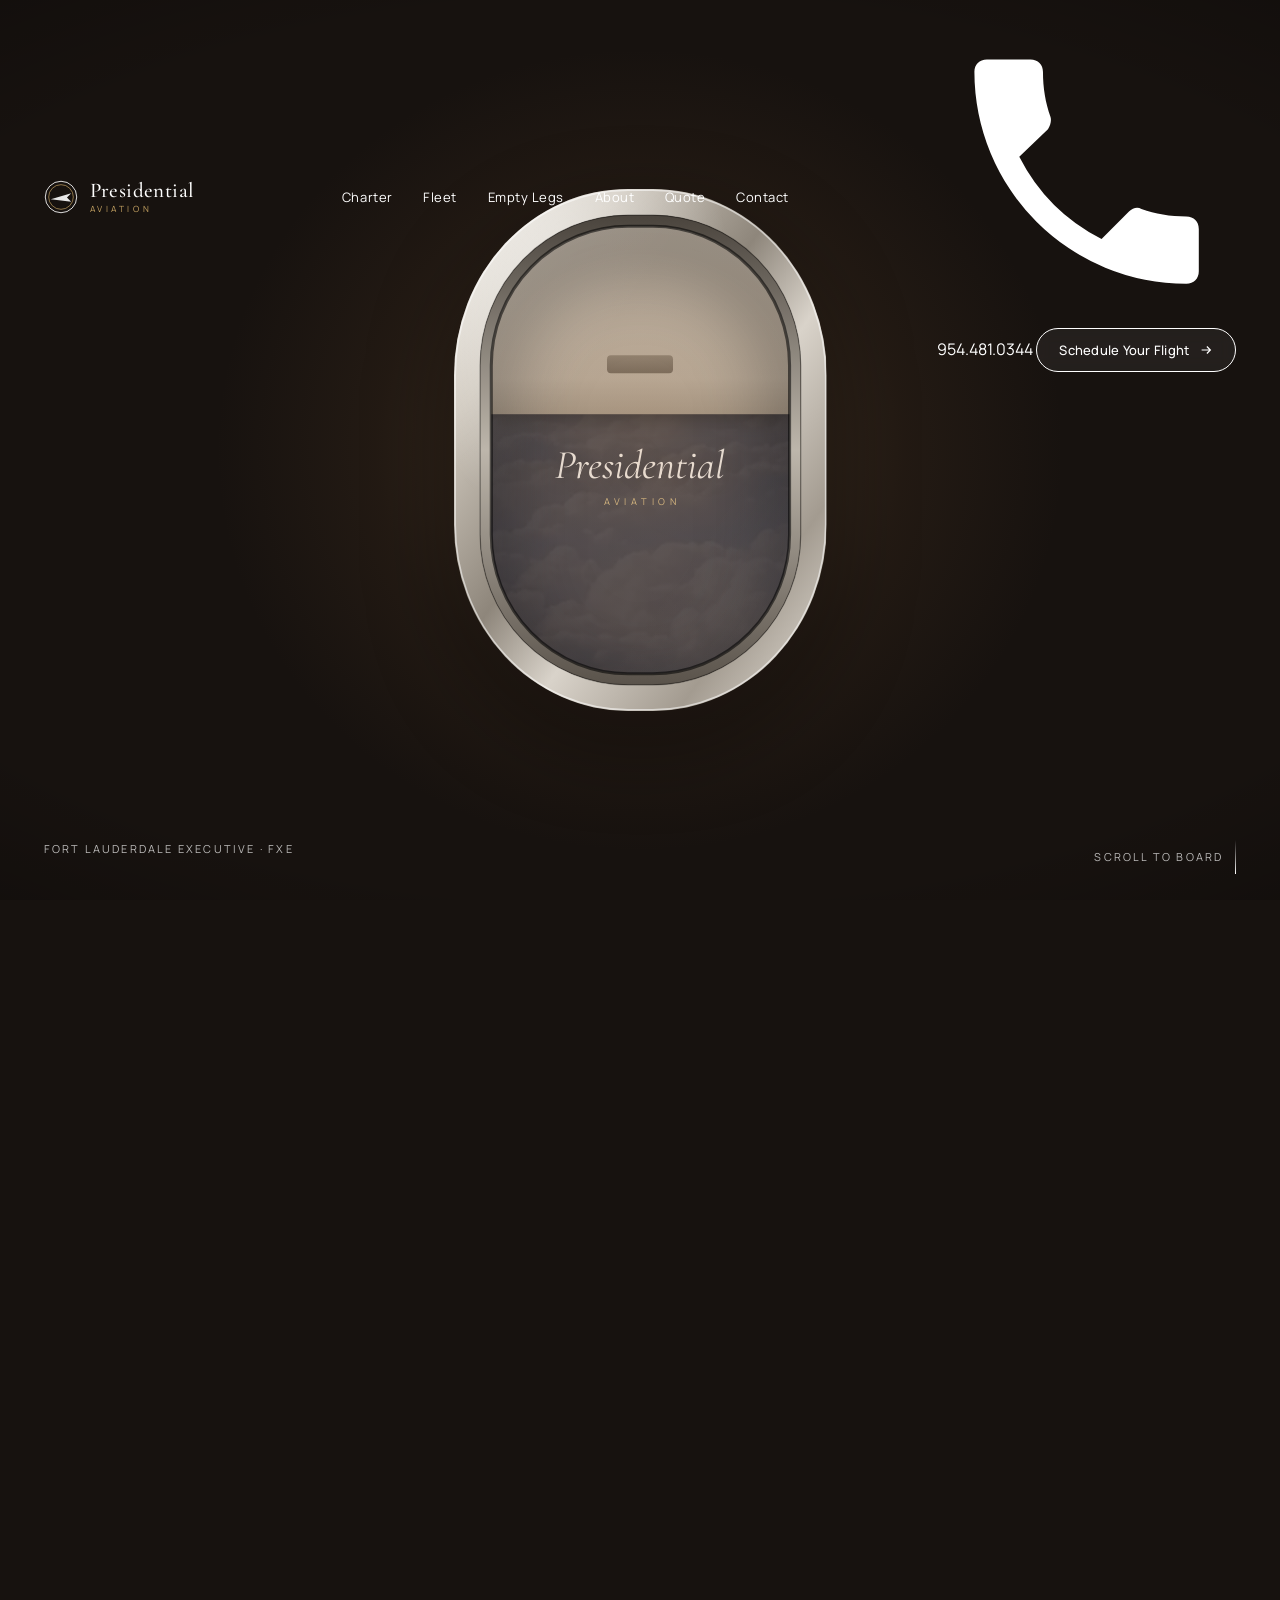
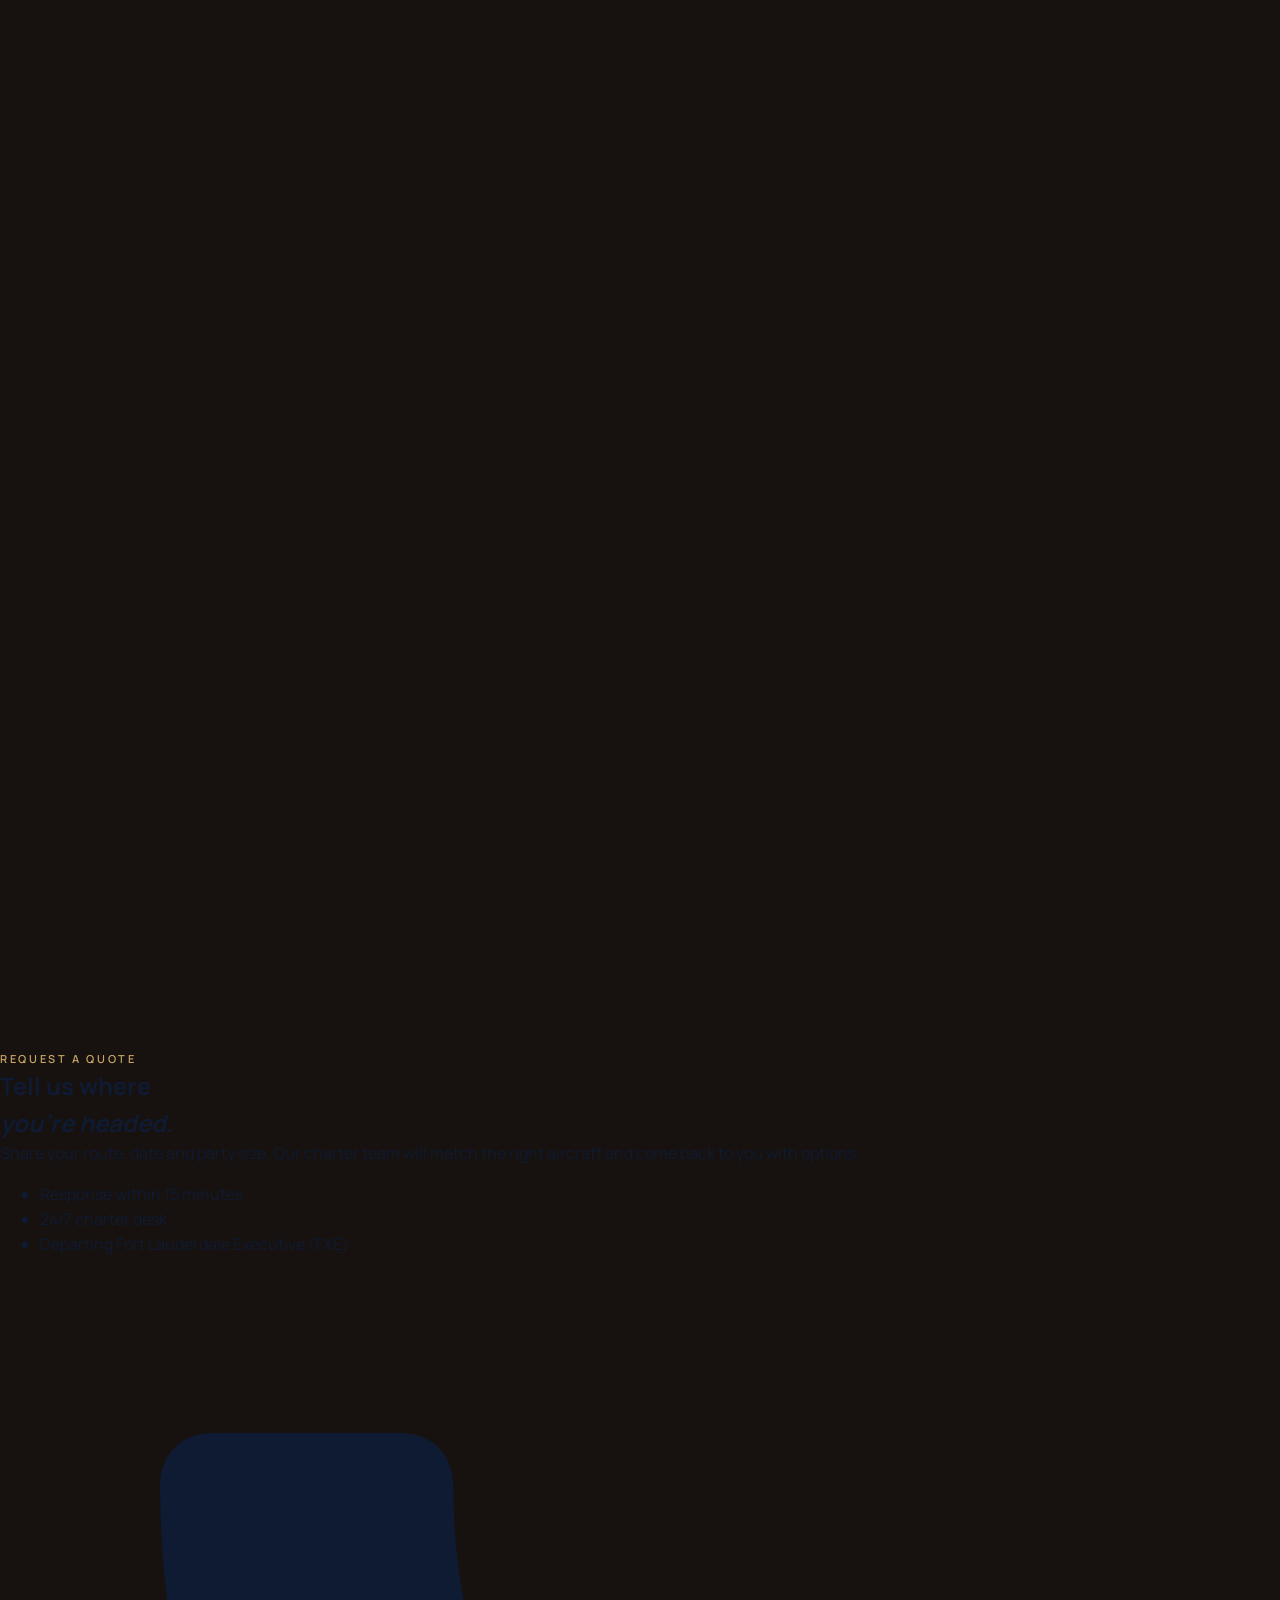
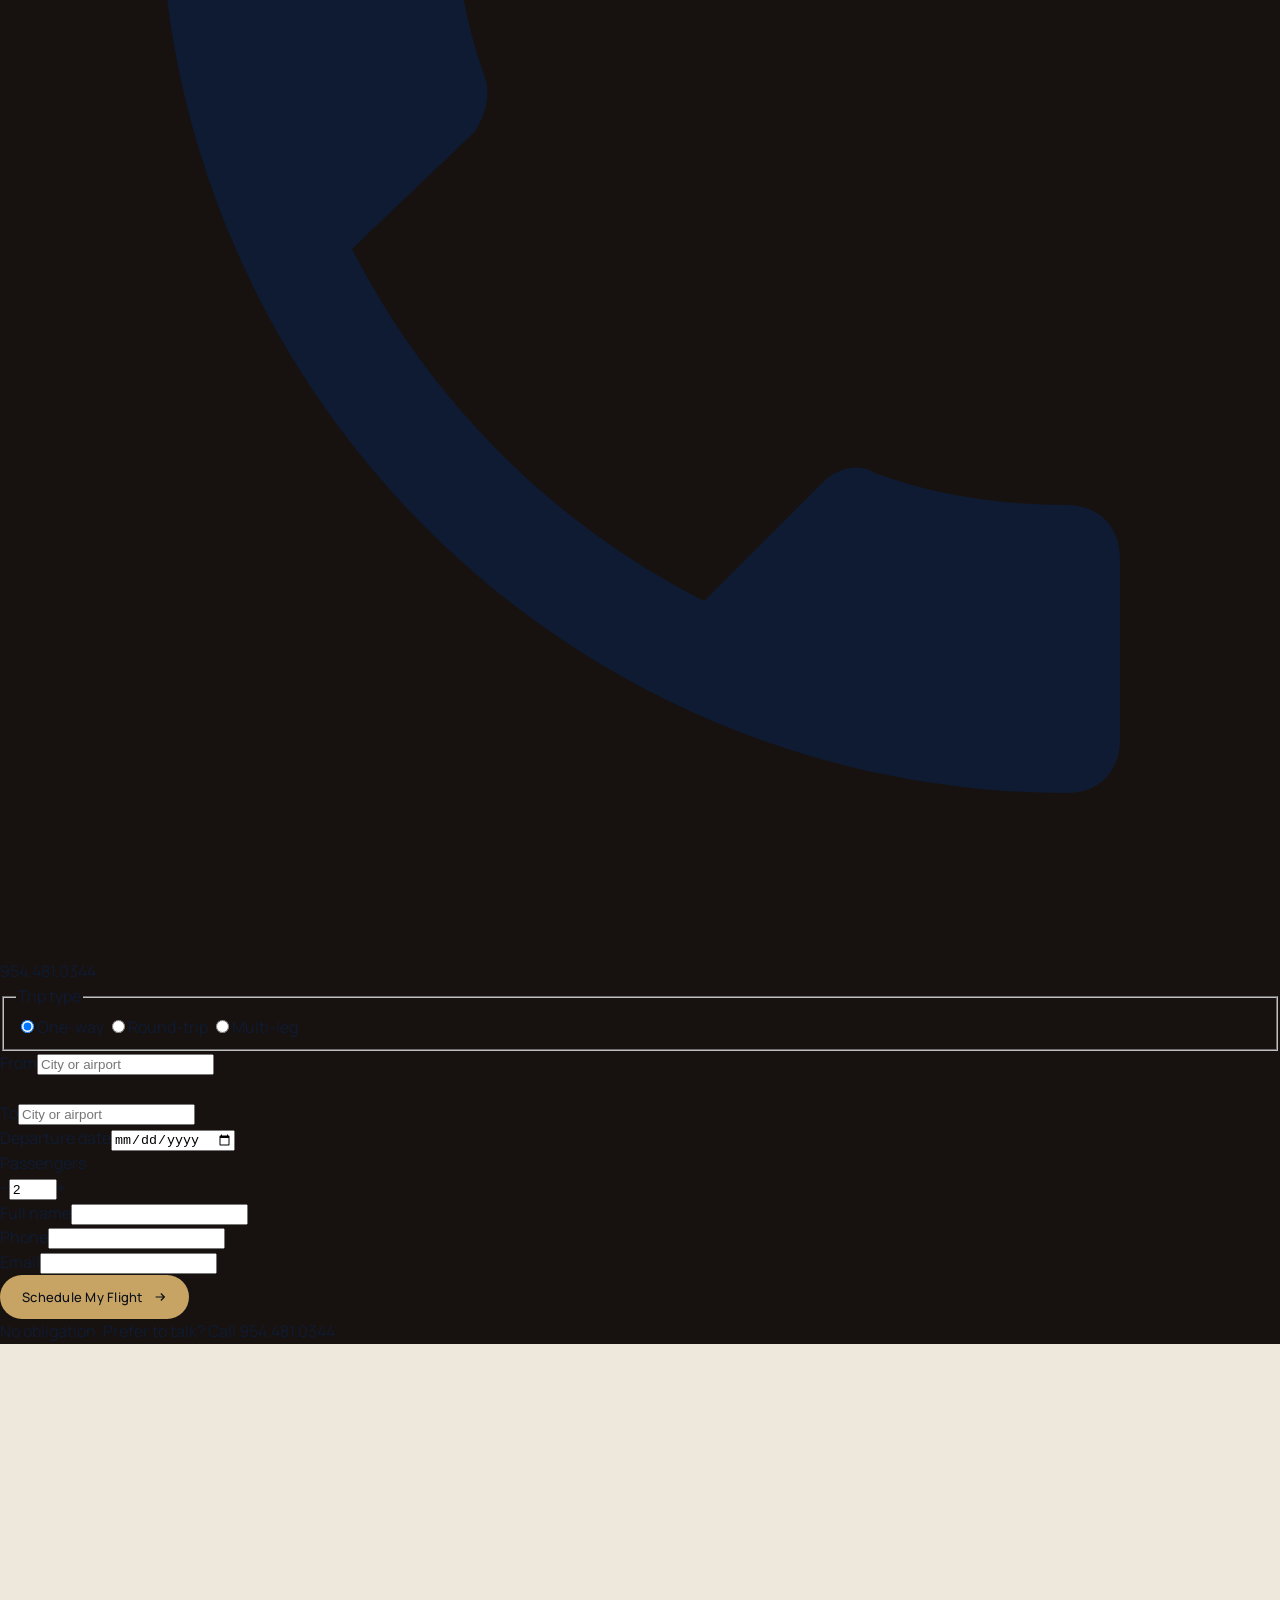
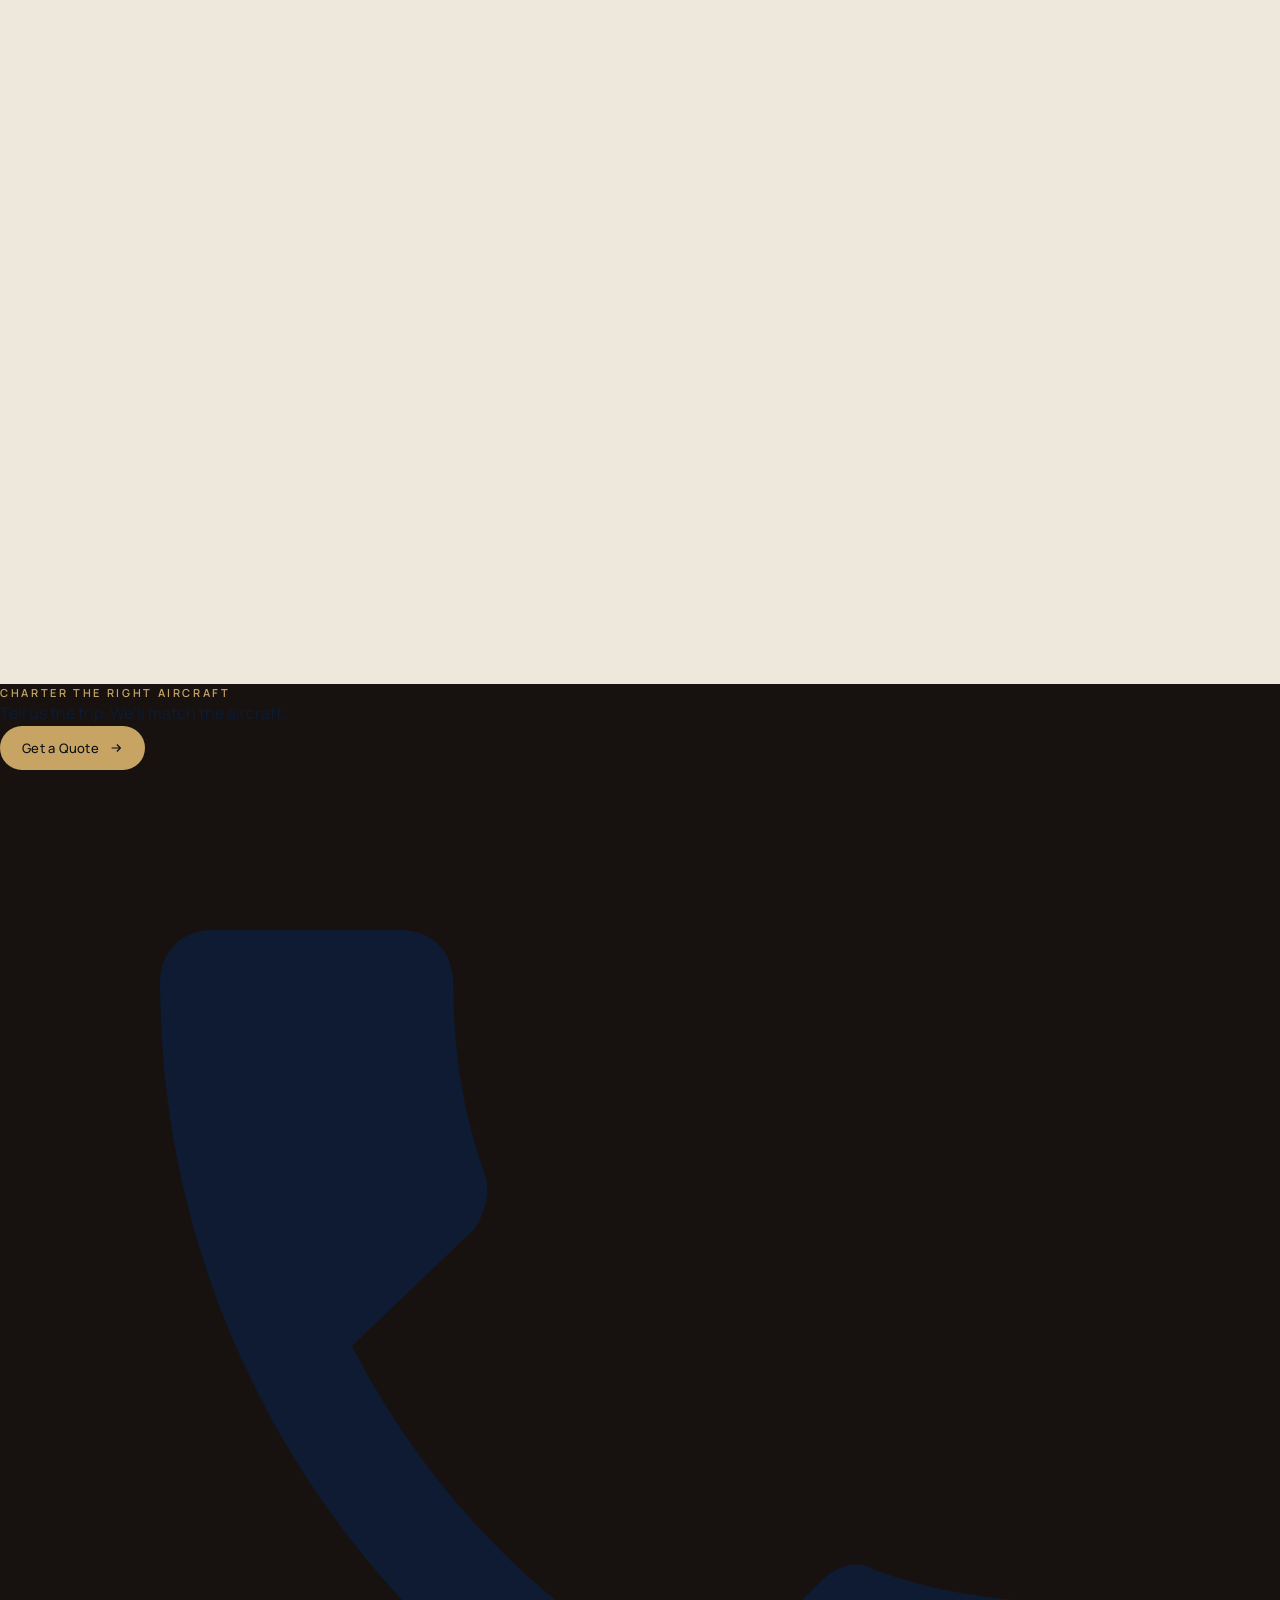
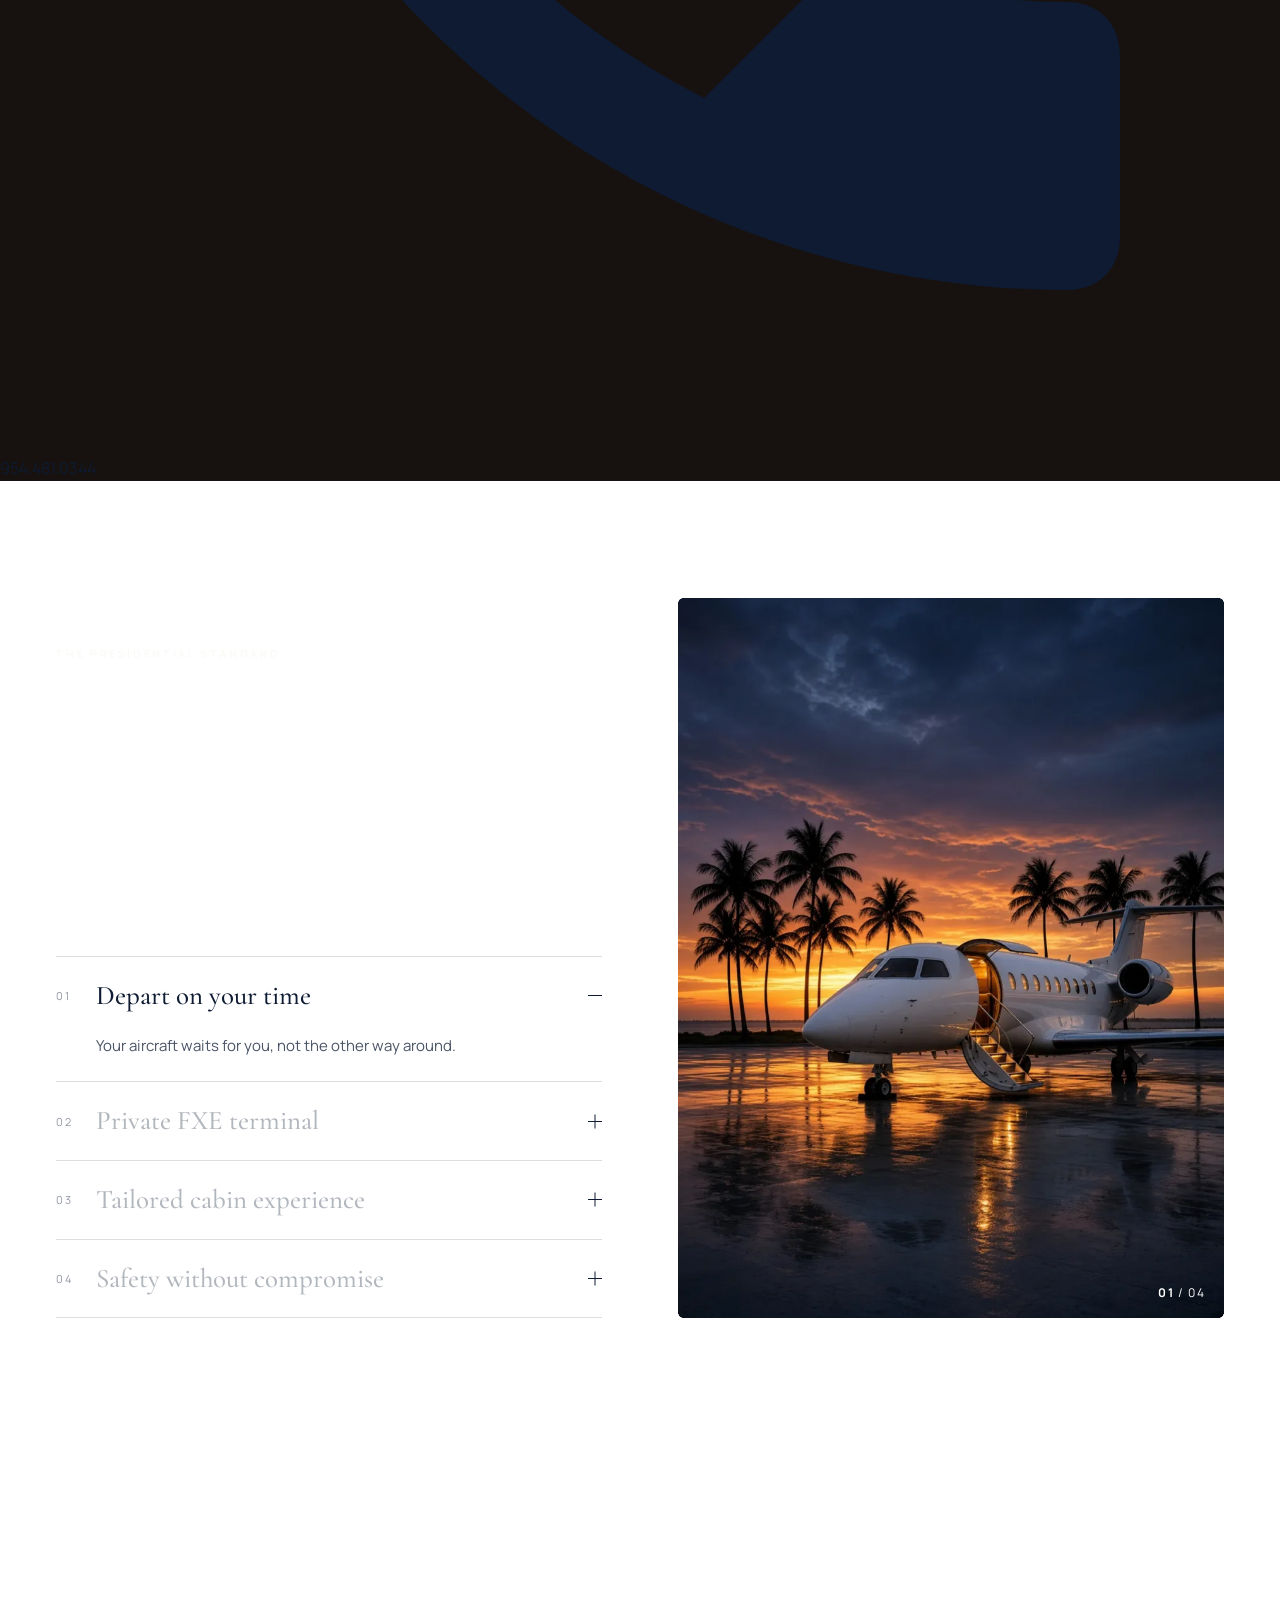
==== index.html @ 4e698f2c "Presidential pitch v3: runway intro + lead capture" ====
<!doctype html>
<html lang="en">
<head>
<meta charset="utf-8">
<meta name="viewport" content="width=device-width, initial-scale=1, viewport-fit=cover">
<meta name="robots" content="noindex, nofollow">
<title>Private Jet Charter Fort Lauderdale | Presidential Aviation</title>
<meta name="description" content="Private jet charter from Fort Lauderdale Executive Airport (FXE). Personalized service, private terminal access, and flights to wherever you need to be.">
<meta name="theme-color" content="#15110e">
<link rel="icon" href="data:image/svg+xml,%3Csvg xmlns=%27http://www.w3.org/2000/svg%27 viewBox=%270 0 40 40%27%3E%3Ccircle cx=%2720%27 cy=%2720%27 r=%2719%27 fill=%27%230e1b33%27/%3E%3Cpath d=%27M8 22.5 L32 15.5 L27 20.5 L32 25.5 Z%27 fill=%27%23c7a463%27/%3E%3C/svg%3E">
<link rel="preload" href="fonts/cormorant.woff2" as="font" type="font/woff2" crossorigin>
<link rel="preload" href="fonts/manrope.woff2" as="font" type="font/woff2" crossorigin>
<link rel="preload" href="img/tarmac.webp" as="image" fetchpriority="high">
<link rel="preload" href="img/sky.webp" as="image" media="(min-width: 769px)">
<link rel="preload" href="img/sky-sm.webp" as="image" media="(max-width: 768px)">
<link rel="stylesheet" href="css/style.css">
<script>
  // Decide motion mode before first paint
  (function(){
    var d=document.documentElement;
    d.classList.add('js');
    if (window.matchMedia('(prefers-reduced-motion: reduce)').matches) d.classList.add('rm');
    if (window.matchMedia('(hover: hover) and (pointer: fine)').matches && !d.classList.contains('rm')) d.classList.add('has-cursor');
  })();
</script>
</head>
<body>

<!-- Custom cursor (desktop only) -->
<div class="cursor" aria-hidden="true"><div class="cursor__ring"></div><div class="cursor__dot"></div></div>

<header class="nav" data-theme="dark">
  <a class="nav__logo" href="#top" aria-label="Presidential Aviation, back to top">
    <svg class="nav__mark" viewBox="0 0 40 40" aria-hidden="true"><circle cx="20" cy="20" r="18.5" fill="none" stroke="currentColor" stroke-width="1"/><path d="M8 22.5 L32 15.5 L27 20.5 L32 25.5 Z" fill="currentColor" opacity=".9"/><circle cx="20" cy="20" r="14.5" fill="none" stroke="var(--gold)" stroke-width=".8"/></svg>
    <span class="nav__word"><b>Presidential</b><i>Aviation</i></span>
  </a>
  <nav class="nav__links" aria-label="Primary">
    <a href="#charter">Charter</a>
    <a href="#fleet">Fleet</a>
    <a href="#empty-legs">Empty Legs</a>
    <a href="#about">About</a>
    <a href="#quote">Quote</a>
    <a href="#contact">Contact</a>
  </nav>
  <div class="nav__cta">
    <a class="nav__tel" href="tel:+19544810344" aria-label="Call our charter desk at 954.481.0344"><svg viewBox="0 0 24 24" aria-hidden="true"><path d="M6.6 10.8a15.1 15.1 0 0 0 6.6 6.6l2.2-2.2c.3-.3.7-.4 1-.2 1.1.4 2.3.6 3.6.6.6 0 1 .4 1 1V20c0 .6-.4 1-1 1A17 17 0 0 1 3 4c0-.6.4-1 1-1h3.5c.6 0 1 .4 1 1 0 1.3.2 2.5.6 3.6.1.3 0 .7-.2 1z" fill="currentColor"/></svg><span>954.481.0344</span></a>
    <a class="pill pill--nav" href="#quote" data-quote><span>Schedule Your Flight</span><svg viewBox="0 0 16 16" aria-hidden="true"><path d="M3 8h10M9 4l4 4-4 4" fill="none" stroke="currentColor" stroke-width="1.4"/></svg></a>
  </div>
</header>

<main>
<!-- 1 + 2 · HERO WINDOW ZOOM + GLASS STATEMENT -->
<section class="flight" id="top" data-theme="dark" aria-label="Introduction">
  <div class="flight__stage">
    <div class="sky" aria-hidden="true">
      <div class="sky__img"></div>
      <div class="sky__clouds sky__clouds--a"></div>
      <div class="sky__clouds sky__clouds--b"></div>
      <div class="sky__tint"></div>
    </div>

    <div class="porthole porthole--glass" aria-hidden="true">
      <div class="glass">
        <div class="glass__shade"><span></span></div>
        <div class="glass__brand"><span>Presidential</span><small>Aviation</small></div>
        <div class="glass__reflect"></div>
      </div>
    </div>
    <div class="glow" aria-hidden="true"></div>
    <!-- 0 · RUNWAY INTRO: jet on the ramp, camera pushes into a cabin window, hands off to the porthole -->
    <div class="runway" aria-hidden="true">
      <div class="runway__photo"><img src="img/tarmac.webp" alt="" width="864" height="1152" fetchpriority="high" decoding="async"></div>
      <div class="runway__shade"></div>
      <div class="runway__wall"></div>
    </div>
    <div class="porthole porthole--bezel" aria-hidden="true">
      <svg class="bezel" viewBox="0 0 300 420" preserveAspectRatio="none">
        <defs>
          <linearGradient id="metal" x1="0" y1="0" x2="1" y2="1">
            <stop offset="0" stop-color="#f5f2ec"/>
            <stop offset=".22" stop-color="#cfc8bd"/>
            <stop offset=".45" stop-color="#8e867b"/>
            <stop offset=".6" stop-color="#d9d3ca"/>
            <stop offset=".8" stop-color="#a39b90"/>
            <stop offset="1" stop-color="#e8e3db"/>
          </linearGradient>
          <linearGradient id="lip" x1="0" y1="0" x2="0" y2="1">
            <stop offset="0" stop-color="#4a443d"/>
            <stop offset=".5" stop-color="#bdb6ab"/>
            <stop offset="1" stop-color="#5a534b"/>
          </linearGradient>
          <radialGradient id="sheen" cx=".3" cy=".2" r=".9">
            <stop offset="0" stop-color="#fff" stop-opacity=".55"/>
            <stop offset=".5" stop-color="#fff" stop-opacity="0"/>
          </radialGradient>
          <mask id="hole" maskUnits="userSpaceOnUse" x="0" y="0" width="300" height="420">
            <rect width="300" height="420" fill="#fff"/>
            <rect x="30" y="30" width="240" height="360" rx="110" ry="112" fill="#000"/>
          </mask>
          <mask id="hole2" maskUnits="userSpaceOnUse" x="0" y="0" width="300" height="420">
            <rect width="300" height="420" fill="#fff"/>
            <rect x="21" y="21" width="258" height="378" rx="119" ry="121" fill="#000"/>
          </mask>
        </defs>
        <g mask="url(#hole)">
          <rect x="0" y="0" width="300" height="420" rx="140" ry="150" fill="url(#metal)" mask="url(#hole2)"/>
          <rect x="0" y="0" width="300" height="420" rx="140" ry="150" fill="url(#sheen)" mask="url(#hole2)"/>
          <rect x="21" y="21" width="258" height="378" rx="119" ry="121" fill="url(#lip)"/>
        </g>
        <rect x="1" y="1" width="298" height="418" rx="139" ry="149" fill="none" stroke="rgba(255,255,255,.55)" stroke-width="1.2"/>
        <rect x="21" y="21" width="258" height="378" rx="119" ry="121" fill="none" stroke="rgba(0,0,0,.35)" stroke-width="1"/>
        <rect x="30" y="30" width="240" height="360" rx="110" ry="112" fill="none" stroke="rgba(0,0,0,.55)" stroke-width="2.5"/>
      </svg>
    </div>

    <div class="hl hl--l">
      <h1 class="hl__big"><span class="ln"><span>Your</span></span><span class="ln"><span><em>Sky.</em></span></span><span class="sr"> Your Schedule.</span></h1>
      <p class="hl__small">Private jet charter from Fort Lauderdale Executive, built around the way you travel.</p>
    </div>
    <div class="hl hl--r">
      <p class="hl__big" aria-hidden="true"><span class="ln"><span>Your</span></span><span class="ln"><span><em>Schedule.</em></span></span></p>
      <p class="hl__small">Fort Lauderdale Executive Airport · FXE</p>
    </div>

    <div class="hero-foot">
      <span>Fort Lauderdale Executive · FXE</span>
      <span class="hint">Scroll to board <i></i></span>
    </div>


    <!-- 0 · runway copy + quick route bar (above the fold on load) -->
    <div class="runway__copy">
      <p class="eyebrow">Private jet charter · Fort Lauderdale Executive (FXE)</p>
      <p class="runway__title">Wheels up<br><em>on your word.</em></p>
      <form class="rbar" action="#" method="post" novalidate data-rbar aria-label="Start your quote">
        <div class="rbar__f rbar__f--trip"><label for="r-trip">Trip</label><select id="r-trip" name="trip"><option value="one-way">One-way</option><option value="round-trip">Round-trip</option><option value="multi-leg">Multi-leg</option></select></div>
        <div class="rbar__f"><label for="r-from">From</label><input id="r-from" name="from" type="text" placeholder="City or airport" autocomplete="off"></div>
        <div class="rbar__f"><label for="r-to">To</label><input id="r-to" name="to" type="text" placeholder="City or airport" autocomplete="off"></div>
        <div class="rbar__f rbar__f--date"><label for="r-date">Date</label><input id="r-date" name="date" type="date"></div>
        <div class="rbar__f rbar__f--pax"><label for="r-pax">Passengers</label><input id="r-pax" name="passengers" type="number" min="1" max="99" value="2" inputmode="numeric"></div>
        <button class="pill pill--gold rbar__go" type="submit"><span>Schedule Your Flight</span><svg viewBox="0 0 16 16" aria-hidden="true"><path d="M3 8h10M9 4l4 4-4 4" fill="none" stroke="currentColor" stroke-width="1.4"/></svg></button>
      </form>
      <div class="runway__m">
        <a class="pill pill--gold" href="#quote" data-quote><span>Schedule Your Flight</span><svg viewBox="0 0 16 16" aria-hidden="true"><path d="M3 8h10M9 4l4 4-4 4" fill="none" stroke="currentColor" stroke-width="1.4"/></svg></a>
        <a class="runway__call" href="tel:+19544810344"><svg viewBox="0 0 24 24" aria-hidden="true"><path d="M6.6 10.8a15.1 15.1 0 0 0 6.6 6.6l2.2-2.2c.3-.3.7-.4 1-.2 1.1.4 2.3.6 3.6.6.6 0 1 .4 1 1V20c0 .6-.4 1-1 1A17 17 0 0 1 3 4c0-.6.4-1 1-1h3.5c.6 0 1 .4 1 1 0 1.3.2 2.5.6 3.6.1.3 0 .7-.2 1z" fill="currentColor"/></svg><span>Call 954.481.0344</span></a>
      </div>
      <p class="runway__or">Or call the charter desk: <a href="tel:+19544810344">954.481.0344</a></p>
    </div>
    <div class="runway__hint" aria-hidden="true">Scroll to board <i></i></div>

    <!-- 2 · glass statement panel -->
    <div class="panel" id="charter">
      <p class="eyebrow">The Presidential way</p>
      <p class="statement">Every flight starts with people who know your name, your preferences, and your timing. From the first call to wheels-down, Presidential Aviation handles the details so the journey feels effortless.</p>
      <div class="stats">
        <div class="stat"><b>25+</b><span>Years in operation</span></div>
        <div class="stat"><b>12</b><span>Aircraft in fleet</span></div>
        <div class="stat"><b>15,000+</b><span>Flights flown</span></div>
      </div>
    </div>
  </div>
</section>

<!-- QUOTE · early lead capture, right after the hero -->
<section class="quote" id="quote" data-theme="light" aria-labelledby="quote-title">
  <div class="quote__in">
    <div class="quote__intro">
      <p class="eyebrow">Request a quote</p>
      <h2 id="quote-title">Tell us where<br><em>you&rsquo;re headed.</em></h2>
      <p class="quote__lede">Share your route, date and party size. Our charter team will match the right aircraft and come back to you with options.</p>
      <!-- SAMPLE trust row: confirm wording and response time with the client before launch -->
<ul class="trust" aria-label="Why request with us">
  <li><i aria-hidden="true"></i>Response within 15 minutes</li>
  <li><i aria-hidden="true"></i>24/7 charter desk</li>
  <li><i aria-hidden="true"></i>Departing Fort Lauderdale Executive (FXE)</li>
</ul>
      <a class="quote__tel" href="tel:+19544810344"><svg viewBox="0 0 24 24" aria-hidden="true"><path d="M6.6 10.8a15.1 15.1 0 0 0 6.6 6.6l2.2-2.2c.3-.3.7-.4 1-.2 1.1.4 2.3.6 3.6.6.6 0 1 .4 1 1V20c0 .6-.4 1-1 1A17 17 0 0 1 3 4c0-.6.4-1 1-1h3.5c.6 0 1 .4 1 1 0 1.3.2 2.5.6 3.6.1.3 0 .7-.2 1z" fill="currentColor"/></svg><span>954.481.0344</span></a>
    </div>
    <div class="quote__card">
<!-- TODO: connect form endpoint (FormSubmit/CRM) after client approval -->
<form class="qf qf--light" action="#" method="post" novalidate data-qf aria-label="Charter quote request">
  <fieldset class="qf__trip">
    <legend class="qf__label">Trip type</legend>
    <div class="seg">
      <label><input type="radio" name="trip" value="one-way" checked><span>One-way</span></label>
      <label><input type="radio" name="trip" value="round-trip"><span>Round-trip</span></label>
      <label><input type="radio" name="trip" value="multi-leg"><span>Multi-leg</span></label>
    </div>
  </fieldset>
  <div class="qf__grid">
    <div class="fld fld--from"><label for="q-from">From</label><input id="q-from" name="from" type="text" placeholder="City or airport" autocomplete="off" required aria-describedby="q-from-err"><p class="fld__err" id="q-from-err"></p></div>
    <button class="qf__swap" type="button" aria-label="Swap departure and arrival"><svg viewBox="0 0 24 24" aria-hidden="true"><path d="M7 7h12l-3-3M17 17H5l3 3" fill="none" stroke="currentColor" stroke-width="1.5"/></svg></button>
    <div class="fld fld--to"><label for="q-to">To</label><input id="q-to" name="to" type="text" placeholder="City or airport" autocomplete="off" required aria-describedby="q-to-err"><p class="fld__err" id="q-to-err"></p></div>
    <div class="fld fld--date"><label for="q-date">Departure date</label><input id="q-date" name="date" type="date" required aria-describedby="q-date-err"><p class="fld__err" id="q-date-err"></p></div>
    <div class="fld fld--ret" hidden><label for="q-return">Return date</label><input id="q-return" name="return" type="date" aria-describedby="q-return-err"><p class="fld__err" id="q-return-err"></p></div>
    <div class="fld fld--pax"><label for="q-pax">Passengers</label><div class="pax"><button type="button" data-pax="-1" aria-label="Fewer passengers">&minus;</button><input id="q-pax" name="passengers" type="number" min="1" max="99" value="2" inputmode="numeric" required aria-describedby="q-pax-err"><button type="button" data-pax="1" aria-label="More passengers">+</button></div><p class="fld__err" id="q-pax-err"></p></div>
    <div class="fld fld--legs" hidden><label for="q-legs">Additional legs</label><textarea id="q-legs" name="legs" rows="2" placeholder="Example: then Nassau to Teterboro on Friday"></textarea></div>
    <div class="fld fld--name"><label for="q-name">Full name</label><input id="q-name" name="name" type="text" autocomplete="name" required aria-describedby="q-name-err"><p class="fld__err" id="q-name-err"></p></div>
    <div class="fld fld--phone"><label for="q-phone">Phone</label><input id="q-phone" name="phone" type="tel" autocomplete="tel" inputmode="tel" required aria-describedby="q-phone-err"><p class="fld__err" id="q-phone-err"></p></div>
    <div class="fld fld--email"><label for="q-email">Email</label><input id="q-email" name="email" type="email" autocomplete="email" required aria-describedby="q-email-err"><p class="fld__err" id="q-email-err"></p></div>
  </div>
  <div class="qf__foot">
    <button class="pill pill--gold qf__submit" type="submit"><span>Schedule My Flight</span><svg viewBox="0 0 16 16" aria-hidden="true"><path d="M3 8h10M9 4l4 4-4 4" fill="none" stroke="currentColor" stroke-width="1.4"/></svg></button>
    <p class="qf__fine">No obligation. Prefer to talk? <a href="tel:+19544810344">Call 954.481.0344</a></p>
  </div>
</form>
<div class="qf__done" role="status" tabindex="-1" hidden>
  <span class="qf__tick" aria-hidden="true"><svg viewBox="0 0 24 24"><path d="M5 12.5l4.5 4.5L19 7.5" fill="none" stroke="currentColor" stroke-width="1.8"/></svg></span>
  <p class="qf__done-t">Thank you<span data-done-name></span>.</p>
  <p class="qf__done-s">Your request is in. A member of our charter team will reach out to confirm the details of your trip. Need it sooner? Call <a href="tel:+19544810344">954.481.0344</a>.</p>
  <button class="qf__again" type="button">Start another request</button>
</div>
    </div>
  </div>
</section>

<!-- 3 · FLEET -->
<section class="fleet" id="fleet" data-theme="light" aria-label="Fleet">
  <div class="fleet__stage">
    <div class="fleet__words" aria-hidden="true">
      <div class="fw fw--l"><span class="mask"><span>Fly</span></span><span class="mask"><span><em>Private.</em></span></span><small>Skip the terminal. Step aboard minutes after you arrive.</small></div>
      <div class="fw fw--r"><span class="mask"><span>Arrive</span></span><span class="mask"><span><em>Ready.</em></span></span></div>
    </div>

    <div class="fleet__jet">
      <img class="jet jet--photo" src="img/jet-top.webp" alt="Top-down view of a white long-range business jet" width="864" height="1152" decoding="async">
      <img class="jet jet--wire" src="img/jet-wire.webp" alt="" aria-hidden="true" width="864" height="1152" decoding="async">
      <div class="scan" aria-hidden="true"></div>
    </div>

    <div class="spec spec--model">
      <p class="eyebrow">Featured aircraft · Gulfstream</p>
      <h2>G650<em>ER</em></h2>
      <p class="spec__cat">Ultra long range</p>
    </div>
    <dl class="spec spec--grid">
      <div><dt>Passengers</dt><dd>Up to 19</dd></div>
      <div><dt>Max range</dt><dd>7,500 nm</dd></div>
      <div><dt>Long-range cruise</dt><dd>Mach 0.85</dd></div>
      <div><dt>Max operating speed</dt><dd>Mach 0.925</dd></div>
      <div><dt>Cabin length</dt><dd>46 ft 10 in</dd></div>
      <div><dt>Max altitude</dt><dd>51,000 ft</dd></div>
    </dl>
    <div class="spec spec--side">
      <p>Sleeps up to 10, with 16 panoramic oval windows, 100% fresh cabin air and two Rolls-Royce BR725 engines.</p>
      <a class="pill pill--dark" href="#quote" data-quote><span>Get a Quote</span><svg viewBox="0 0 16 16" aria-hidden="true"><path d="M3 8h10M9 4l4 4-4 4" fill="none" stroke="currentColor" stroke-width="1.4"/></svg></a>
      <p class="spec__note">Manufacturer figures. Range with 8 passengers, 4 crew and NBAA IFR reserves.</p>
    </div>
  </div>
</section>
<aside class="cta-band cta-band--dark" data-theme="dark" aria-label="Get a quote">
  <div class="cta-band__in">
    <div><p class="eyebrow">Charter the right aircraft</p><p class="cta-band__t">Tell us the trip. We&rsquo;ll match the aircraft.</p></div>
    <div class="cta-band__act">
      <a class="pill pill--gold" href="#quote" data-quote><span>Get a Quote</span><svg viewBox="0 0 16 16" aria-hidden="true"><path d="M3 8h10M9 4l4 4-4 4" fill="none" stroke="currentColor" stroke-width="1.4"/></svg></a>
      <a class="cta-band__call" href="tel:+19544810344"><svg viewBox="0 0 24 24" aria-hidden="true"><path d="M6.6 10.8a15.1 15.1 0 0 0 6.6 6.6l2.2-2.2c.3-.3.7-.4 1-.2 1.1.4 2.3.6 3.6.6.6 0 1 .4 1 1V20c0 .6-.4 1-1 1A17 17 0 0 1 3 4c0-.6.4-1 1-1h3.5c.6 0 1 .4 1 1 0 1.3.2 2.5.6 3.6.1.3 0 .7-.2 1z" fill="currentColor"/></svg><span>954.481.0344</span></a>
    </div>
  </div>
</aside>

<!-- 4 · STICKY PERKS -->
<section class="perks" id="about" data-theme="light" aria-label="Why Presidential">
  <div class="perks__stage">
    <div class="perks__left">
      <p class="eyebrow">The Presidential standard</p>
      <h2 class="perks__title">Every detail,<br><em>handled.</em></h2>
      <ol class="perks__list">
        <li class="perk is-active" data-i="0">
          <button class="perk__head" type="button"><span class="perk__n">01</span><span class="perk__t">Depart on your time</span><i class="perk__x"></i></button>
          <div class="perk__body"><p>Your aircraft waits for you, not the other way around.</p><img class="perk__img-m" src="img/tarmac.webp" alt="" loading="lazy"></div>
        </li>
        <li class="perk" data-i="1">
          <button class="perk__head" type="button"><span class="perk__n">02</span><span class="perk__t">Private FXE terminal</span><i class="perk__x"></i></button>
          <div class="perk__body"><p>Arrive, park, and board without the crowds or the lines.</p><img class="perk__img-m" src="img/jet-climb.webp" alt="" loading="lazy"></div>
        </li>
        <li class="perk" data-i="2">
          <button class="perk__head" type="button"><span class="perk__n">03</span><span class="perk__t">Tailored cabin experience</span><i class="perk__x"></i></button>
          <div class="perk__body"><p>Catering, seating, and service set to your preferences.</p><img class="perk__img-m" src="img/executive.webp" alt="" loading="lazy"></div>
        </li>
        <li class="perk" data-i="3">
          <button class="perk__head" type="button"><span class="perk__n">04</span><span class="perk__t">Safety without compromise</span><i class="perk__x"></i></button>
          <div class="perk__body"><p>Experienced crews and rigorous standards on every flight.</p><img class="perk__img-m" src="img/cabin.webp" alt="" loading="lazy"></div>
        </li>
      </ol>
    </div>
    <div class="perks__right" aria-hidden="true">
      <div class="frame">
        <img class="frame__img is-on" src="img/tarmac.webp" alt="" loading="lazy">
        <img class="frame__img" src="img/jet-climb.webp" alt="" loading="lazy">
        <img class="frame__img" src="img/executive.webp" alt="" loading="lazy">
        <img class="frame__img" src="img/cabin.webp" alt="" loading="lazy">
        <span class="frame__count"><b>01</b> / 04</span>
      </div>
    </div>
  </div>
</section>
<aside class="cta-band cta-band--light" data-theme="light" aria-label="Get a quote">
  <div class="cta-band__in">
    <div><p class="eyebrow">Every detail, handled</p><p class="cta-band__t">Your schedule, our team. Start with a quote.</p></div>
    <div class="cta-band__act">
      <a class="pill pill--gold" href="#quote" data-quote><span>Get a Quote</span><svg viewBox="0 0 16 16" aria-hidden="true"><path d="M3 8h10M9 4l4 4-4 4" fill="none" stroke="currentColor" stroke-width="1.4"/></svg></a>
      <a class="cta-band__call" href="tel:+19544810344"><svg viewBox="0 0 24 24" aria-hidden="true"><path d="M6.6 10.8a15.1 15.1 0 0 0 6.6 6.6l2.2-2.2c.3-.3.7-.4 1-.2 1.1.4 2.3.6 3.6.6.6 0 1 .4 1 1V20c0 .6-.4 1-1 1A17 17 0 0 1 3 4c0-.6.4-1 1-1h3.5c.6 0 1 .4 1 1 0 1.3.2 2.5.6 3.6.1.3 0 .7-.2 1z" fill="currentColor"/></svg><span>954.481.0344</span></a>
    </div>
  </div>
</aside>

<!-- 5 · GLOBAL -->
<section class="global" id="global" data-theme="dark" aria-label="Global reach">
  <div class="global__stage">
    <div class="global__word" aria-hidden="true">Global</div>
    <canvas class="globe" aria-hidden="true"></canvas>
    <div class="global__copy">
      <p class="eyebrow eyebrow--gold">Worldwide charter</p>
      <h2>Anywhere You&rsquo;re Going.</h2>
      <p class="global__line">From weekend escapes to cross-country meetings, we&rsquo;ll take you there directly.</p>
      <a class="pill pill--route" href="#quote" data-quote>
        <span>Fly anywhere</span>
        <svg viewBox="0 0 16 16" aria-hidden="true"><path d="M3 8h10M9 4l4 4-4 4" fill="none" stroke="currentColor" stroke-width="1.4"/></svg>
        <span class="route" aria-live="polite"><span class="route__city">Nassau</span></span>
      </a>
    </div>
    <div class="card">
      <p class="card__big">15,000+</p>
      <p class="card__label">flights</p>
      <p class="card__sub">Flown from Fort Lauderdale Executive and beyond.</p>
      <span class="card__pin"><i></i>FXE · 26.20°N 80.17°W</span>
    </div>
  </div>
</section>
<aside class="cta-band cta-band--light" data-theme="light" aria-label="Get a quote">
  <div class="cta-band__in">
    <div><p class="eyebrow">Wherever you&rsquo;re going</p><p class="cta-band__t">Pick a destination. We&rsquo;ll plan the flight.</p></div>
    <div class="cta-band__act">
      <a class="pill pill--gold" href="#quote" data-quote><span>Get a Quote</span><svg viewBox="0 0 16 16" aria-hidden="true"><path d="M3 8h10M9 4l4 4-4 4" fill="none" stroke="currentColor" stroke-width="1.4"/></svg></a>
      <a class="cta-band__call" href="tel:+19544810344"><svg viewBox="0 0 24 24" aria-hidden="true"><path d="M6.6 10.8a15.1 15.1 0 0 0 6.6 6.6l2.2-2.2c.3-.3.7-.4 1-.2 1.1.4 2.3.6 3.6.6.6 0 1 .4 1 1V20c0 .6-.4 1-1 1A17 17 0 0 1 3 4c0-.6.4-1 1-1h3.5c.6 0 1 .4 1 1 0 1.3.2 2.5.6 3.6.1.3 0 .7-.2 1z" fill="currentColor"/></svg><span>954.481.0344</span></a>
    </div>
  </div>
</aside>
</main>

<footer class="foot" id="contact" data-theme="dark">
  <div class="foot__top">
    <div class="foot__cta">
      <p class="eyebrow eyebrow--gold">Contact</p>
      <h2 id="foot-title">Your Next Flight<br><em>Starts Here.</em></h2>
      <a class="foot__phone" href="tel:+19544810344">+1 954.481.0344</a>
      <p class="foot__mail"><a href="mailto:sales@presidential-aviation.com">sales@presidential-aviation.com</a></p>
    </div>
    <div class="foot__form">
<!-- TODO: connect form endpoint (FormSubmit/CRM) after client approval -->
<form class="qf qf--dark" action="#" method="post" novalidate data-qf aria-labelledby="foot-title">
  <fieldset class="qf__trip">
    <legend class="qf__label">Trip type</legend>
    <div class="seg">
      <label><input type="radio" name="trip" value="one-way" checked><span>One-way</span></label>
      <label><input type="radio" name="trip" value="round-trip"><span>Round-trip</span></label>
      <label><input type="radio" name="trip" value="multi-leg"><span>Multi-leg</span></label>
    </div>
  </fieldset>
  <div class="qf__grid">
    <div class="fld fld--from"><label for="f-from">From</label><input id="f-from" name="from" type="text" placeholder="City or airport" autocomplete="off" required aria-describedby="f-from-err"><p class="fld__err" id="f-from-err"></p></div>
    <button class="qf__swap" type="button" aria-label="Swap departure and arrival"><svg viewBox="0 0 24 24" aria-hidden="true"><path d="M7 7h12l-3-3M17 17H5l3 3" fill="none" stroke="currentColor" stroke-width="1.5"/></svg></button>
    <div class="fld fld--to"><label for="f-to">To</label><input id="f-to" name="to" type="text" placeholder="City or airport" autocomplete="off" required aria-describedby="f-to-err"><p class="fld__err" id="f-to-err"></p></div>
    <div class="fld fld--date"><label for="f-date">Departure date</label><input id="f-date" name="date" type="date" required aria-describedby="f-date-err"><p class="fld__err" id="f-date-err"></p></div>
    <div class="fld fld--ret" hidden><label for="f-return">Return date</label><input id="f-return" name="return" type="date" aria-describedby="f-return-err"><p class="fld__err" id="f-return-err"></p></div>
    <div class="fld fld--pax"><label for="f-pax">Passengers</label><div class="pax"><button type="button" data-pax="-1" aria-label="Fewer passengers">&minus;</button><input id="f-pax" name="passengers" type="number" min="1" max="99" value="2" inputmode="numeric" required aria-describedby="f-pax-err"><button type="button" data-pax="1" aria-label="More passengers">+</button></div><p class="fld__err" id="f-pax-err"></p></div>
    <div class="fld fld--legs" hidden><label for="f-legs">Additional legs</label><textarea id="f-legs" name="legs" rows="2" placeholder="Example: then Nassau to Teterboro on Friday"></textarea></div>
    <div class="fld fld--name"><label for="f-name">Full name</label><input id="f-name" name="name" type="text" autocomplete="name" required aria-describedby="f-name-err"><p class="fld__err" id="f-name-err"></p></div>
    <div class="fld fld--phone"><label for="f-phone">Phone</label><input id="f-phone" name="phone" type="tel" autocomplete="tel" inputmode="tel" required aria-describedby="f-phone-err"><p class="fld__err" id="f-phone-err"></p></div>
    <div class="fld fld--email"><label for="f-email">Email</label><input id="f-email" name="email" type="email" autocomplete="email" required aria-describedby="f-email-err"><p class="fld__err" id="f-email-err"></p></div>
  </div>
  <div class="qf__foot">
    <button class="pill pill--gold qf__submit" type="submit"><span>Schedule My Flight</span><svg viewBox="0 0 16 16" aria-hidden="true"><path d="M3 8h10M9 4l4 4-4 4" fill="none" stroke="currentColor" stroke-width="1.4"/></svg></button>
    <p class="qf__fine">No obligation. Prefer to talk? <a href="tel:+19544810344">Call 954.481.0344</a></p>
  </div>
</form>
<div class="qf__done" role="status" tabindex="-1" hidden>
  <span class="qf__tick" aria-hidden="true"><svg viewBox="0 0 24 24"><path d="M5 12.5l4.5 4.5L19 7.5" fill="none" stroke="currentColor" stroke-width="1.8"/></svg></span>
  <p class="qf__done-t">Thank you<span data-done-name></span>.</p>
  <p class="qf__done-s">Your request is in. A member of our charter team will reach out to confirm the details of your trip. Need it sooner? Call <a href="tel:+19544810344">954.481.0344</a>.</p>
  <button class="qf__again" type="button">Start another request</button>
</div>
    </div>
  </div>
  <div class="foot__mid">
    <div class="foot__cols">
      <div>
        <h3>Base</h3>
        <p>1725 NW 51 Place<br>Fort Lauderdale, FL 33309</p>
        <p class="muted">Fort Lauderdale Executive Airport (FXE)</p>
        <p><a href="mailto:sales@presidential-aviation.com">sales@presidential-aviation.com</a></p>
      </div>
      <div>
        <h3>Call</h3>
        <p><a href="tel:+19544810344">Charter +1 954.481.0344</a><br><a href="tel:+19547728622">Office +1 954.772.8622</a><br><a href="tel:+18887728622">Toll-free 1.888.772.8622</a></p>
      </div>
      <div id="empty-legs">
        <h3>Empty legs</h3>
        <p>One-way flights when an aircraft repositions. Often bookable last minute, sometimes at a lower price. Call for current availability.</p>
      </div>
      <div>
        <h3>Services</h3>
        <p>Private jet charter<br>Aircraft management<br>Aircraft sales &amp; brokerage<br>Maintenance &amp; crew training</p>
      </div>
    </div>
  </div>
  <div class="foot__word" aria-hidden="true">Presidential</div>
  <div class="foot__base">
    <span>© 2026 Presidential Aviation</span>
    <span>Design concept · preview only</span>
  </div>
</footer>

<!-- Quote modal (opened by every "Schedule Your Flight" / "Get a Quote" button) -->
<div class="qm" id="quote-modal" role="dialog" aria-modal="true" aria-labelledby="qm-title" hidden>
  <div class="qm__back" data-qm-close></div>
  <div class="qm__panel">
    <button class="qm__x" type="button" data-qm-close aria-label="Close quote form"><svg viewBox="0 0 24 24" aria-hidden="true"><path d="M6 6l12 12M18 6L6 18" fill="none" stroke="currentColor" stroke-width="1.5"/></svg></button>
    <p class="eyebrow">Schedule your flight</p>
    <h2 class="qm__t" id="qm-title">Request a <em>quote</em></h2>
    <!-- SAMPLE trust row: confirm wording and response time with the client before launch -->
<ul class="trust" aria-label="Why request with us">
  <li><i aria-hidden="true"></i>Response within 15 minutes</li>
  <li><i aria-hidden="true"></i>24/7 charter desk</li>
  <li><i aria-hidden="true"></i>Departing Fort Lauderdale Executive (FXE)</li>
</ul>
<!-- TODO: connect form endpoint (FormSubmit/CRM) after client approval -->
<form class="qf qf--light" action="#" method="post" novalidate data-qf aria-label="Charter quote request">
  <fieldset class="qf__trip">
    <legend class="qf__label">Trip type</legend>
    <div class="seg">
      <label><input type="radio" name="trip" value="one-way" checked><span>One-way</span></label>
      <label><input type="radio" name="trip" value="round-trip"><span>Round-trip</span></label>
      <label><input type="radio" name="trip" value="multi-leg"><span>Multi-leg</span></label>
    </div>
  </fieldset>
  <div class="qf__grid">
    <div class="fld fld--from"><label for="m-from">From</label><input id="m-from" name="from" type="text" placeholder="City or airport" autocomplete="off" required aria-describedby="m-from-err"><p class="fld__err" id="m-from-err"></p></div>
    <button class="qf__swap" type="button" aria-label="Swap departure and arrival"><svg viewBox="0 0 24 24" aria-hidden="true"><path d="M7 7h12l-3-3M17 17H5l3 3" fill="none" stroke="currentColor" stroke-width="1.5"/></svg></button>
    <div class="fld fld--to"><label for="m-to">To</label><input id="m-to" name="to" type="text" placeholder="City or airport" autocomplete="off" required aria-describedby="m-to-err"><p class="fld__err" id="m-to-err"></p></div>
    <div class="fld fld--date"><label for="m-date">Departure date</label><input id="m-date" name="date" type="date" required aria-describedby="m-date-err"><p class="fld__err" id="m-date-err"></p></div>
    <div class="fld fld--ret" hidden><label for="m-return">Return date</label><input id="m-return" name="return" type="date" aria-describedby="m-return-err"><p class="fld__err" id="m-return-err"></p></div>
    <div class="fld fld--pax"><label for="m-pax">Passengers</label><div class="pax"><button type="button" data-pax="-1" aria-label="Fewer passengers">&minus;</button><input id="m-pax" name="passengers" type="number" min="1" max="99" value="2" inputmode="numeric" required aria-describedby="m-pax-err"><button type="button" data-pax="1" aria-label="More passengers">+</button></div><p class="fld__err" id="m-pax-err"></p></div>
    <div class="fld fld--legs" hidden><label for="m-legs">Additional legs</label><textarea id="m-legs" name="legs" rows="2" placeholder="Example: then Nassau to Teterboro on Friday"></textarea></div>
    <div class="fld fld--name"><label for="m-name">Full name</label><input id="m-name" name="name" type="text" autocomplete="name" required aria-describedby="m-name-err"><p class="fld__err" id="m-name-err"></p></div>
    <div class="fld fld--phone"><label for="m-phone">Phone</label><input id="m-phone" name="phone" type="tel" autocomplete="tel" inputmode="tel" required aria-describedby="m-phone-err"><p class="fld__err" id="m-phone-err"></p></div>
    <div class="fld fld--email"><label for="m-email">Email</label><input id="m-email" name="email" type="email" autocomplete="email" required aria-describedby="m-email-err"><p class="fld__err" id="m-email-err"></p></div>
  </div>
  <div class="qf__foot">
    <button class="pill pill--gold qf__submit" type="submit"><span>Schedule My Flight</span><svg viewBox="0 0 16 16" aria-hidden="true"><path d="M3 8h10M9 4l4 4-4 4" fill="none" stroke="currentColor" stroke-width="1.4"/></svg></button>
    <p class="qf__fine">No obligation. Prefer to talk? <a href="tel:+19544810344">Call 954.481.0344</a></p>
  </div>
</form>
<div class="qf__done" role="status" tabindex="-1" hidden>
  <span class="qf__tick" aria-hidden="true"><svg viewBox="0 0 24 24"><path d="M5 12.5l4.5 4.5L19 7.5" fill="none" stroke="currentColor" stroke-width="1.8"/></svg></span>
  <p class="qf__done-t">Thank you<span data-done-name></span>.</p>
  <p class="qf__done-s">Your request is in. A member of our charter team will reach out to confirm the details of your trip. Need it sooner? Call <a href="tel:+19544810344">954.481.0344</a>.</p>
  <button class="qf__again" type="button">Start another request</button>
</div>
  </div>
</div>

<!-- Mobile sticky action bar -->
<div class="mbar">
  <a class="mbar__call" href="tel:+19544810344" aria-label="Call 954.481.0344"><svg viewBox="0 0 24 24" aria-hidden="true"><path d="M6.6 10.8a15.1 15.1 0 0 0 6.6 6.6l2.2-2.2c.3-.3.7-.4 1-.2 1.1.4 2.3.6 3.6.6.6 0 1 .4 1 1V20c0 .6-.4 1-1 1A17 17 0 0 1 3 4c0-.6.4-1 1-1h3.5c.6 0 1 .4 1 1 0 1.3.2 2.5.6 3.6.1.3 0 .7-.2 1z" fill="currentColor"/></svg><span>Call</span></a>
  <a class="mbar__go" href="#quote" data-quote><span>Schedule Your Flight</span><svg viewBox="0 0 16 16" aria-hidden="true"><path d="M3 8h10M9 4l4 4-4 4" fill="none" stroke="currentColor" stroke-width="1.4"/></svg></a>
</div>

<script src="vendor/gsap.min.js" defer></script>
<script src="vendor/ScrollTrigger.min.js" defer></script>
<script src="vendor/lenis.min.js" defer></script>
<script src="js/land.js" defer></script>
<script src="js/globe.js" defer></script>
<script src="js/main.js" defer></script>
</body>
</html>
---- css/style.css ----
@font-face{font-family:"Cormorant";src:url(../fonts/cormorant.woff2) format("woff2");font-weight:300 700;font-style:normal;font-display:swap}
@font-face{font-family:"Cormorant";src:url(../fonts/cormorant-italic.woff2) format("woff2");font-weight:300 700;font-style:italic;font-display:swap}
@font-face{font-family:"Manrope";src:url(../fonts/manrope.woff2) format("woff2");font-weight:200 800;font-style:normal;font-display:swap}
:root{
  --navy:#0e1b33;--ink:#0b0f18;--gold:#c7a463;--gold-2:#e2c88f;--cream:#eee7db;--wall:#17120f;
  --serif:"Cormorant","Cormorant Garamond",Georgia,"Times New Roman",serif;
  --sans:"Manrope",system-ui,-apple-system,"Segoe UI",Roboto,sans-serif;
  --wh:min(58vh,560px);--ease:cubic-bezier(.22,1,.36,1);
}
*,*::before,*::after{box-sizing:border-box}
html{-webkit-text-size-adjust:100%}
html.lenis,html.lenis body{height:auto}
.lenis.lenis-smooth{scroll-behavior:auto!important}
body{margin:0;background:var(--wall);color:var(--navy);font-family:var(--sans);font-size:16px;line-height:1.55;-webkit-font-smoothing:antialiased;overflow-x:hidden}
img{display:block;max-width:100%}
a{color:inherit;text-decoration:none}
h1,h2,h3,p,dl,dd,ol{margin:0;padding:0}
em{font-style:italic}
button{font:inherit;color:inherit;background:none;border:0;padding:0;cursor:pointer}
.sr{position:absolute;width:1px;height:1px;overflow:hidden;clip:rect(0 0 0 0);white-space:nowrap}
.eyebrow{font-size:11px;letter-spacing:.24em;text-transform:uppercase;font-weight:600;color:var(--gold)}
.muted{opacity:.6}
:focus-visible{outline:2px solid var(--gold);outline-offset:3px}

/* cursor */
.cursor{display:none}
.has-cursor,.has-cursor *{cursor:none!important}
.has-cursor .cursor{display:block;position:fixed;inset:0;pointer-events:none;z-index:9999;mix-blend-mode:difference}
.cursor__dot,.cursor__ring{position:absolute;left:0;top:0;border-radius:50%;will-change:transform;opacity:0;transition:opacity .3s}
.cursor.is-live .cursor__dot,.cursor.is-live .cursor__ring{opacity:1}
.cursor__dot{width:6px;height:6px;margin:-3px 0 0 -3px;background:#fff}
.cursor__ring{width:38px;height:38px;margin:-19px 0 0 -19px;border:1px solid #fff;transition:opacity .3s,width .35s var(--ease),height .35s var(--ease),margin .35s var(--ease),background-color .35s}
.cursor.is-hover .cursor__ring{width:68px;height:68px;margin:-34px 0 0 -34px;background:rgba(255,255,255,.12)}
.cursor.is-down .cursor__ring{width:28px;height:28px;margin:-14px 0 0 -14px}

/* nav */
.nav{position:fixed;top:0;left:0;right:0;z-index:100;display:flex;align-items:center;justify-content:space-between;gap:24px;padding:22px clamp(20px,3.4vw,52px);color:#fff;transition:color .5s var(--ease)}
.nav[data-theme="light"]{color:var(--navy)}
.nav__logo{display:flex;align-items:center;gap:12px}
.nav__mark{width:34px;height:34px}
.nav__word{display:flex;flex-direction:column;line-height:1}
.nav__word b{font-family:var(--serif);font-weight:500;font-size:21px;letter-spacing:.02em}
.nav__word i{font-style:normal;font-size:8.5px;letter-spacing:.42em;text-transform:uppercase;margin-top:4px;color:var(--gold)}
.nav__links{display:flex;gap:clamp(18px,2.4vw,38px);font-size:13px;letter-spacing:.04em}
.nav__links a{position:relative;padding:4px 0}
.nav__links a::after{content:"";position:absolute;left:0;right:0;bottom:0;height:1px;background:currentColor;transform:scaleX(0);transform-origin:right;transition:transform .5s var(--ease)}
.nav__links a:hover::after{transform:scaleX(1);transform-origin:left}
.pill{display:inline-flex;align-items:center;gap:10px;height:44px;padding:0 22px;border-radius:999px;font-size:13px;font-weight:500;letter-spacing:.02em;white-space:nowrap;transition:background-color .4s,color .4s,border-color .4s}
.pill svg{width:14px;height:14px;transition:transform .4s var(--ease)}
.pill:hover svg{transform:translateX(3px)}
.pill--nav{border:1px solid currentColor;background:rgba(255,255,255,.06);backdrop-filter:blur(8px);-webkit-backdrop-filter:blur(8px)}
.nav[data-theme="dark"] .pill--nav:hover{background:#fff;color:var(--navy)}
.nav[data-theme="light"] .pill--nav:hover{background:var(--navy);color:#fff}
.pill--dark{background:var(--navy);color:#fff}
.pill--dark:hover{background:var(--gold);color:var(--navy)}
.pill--gold{background:var(--gold);color:var(--ink)}
.pill--gold:hover{background:#fff}

/* 1 · flight */
.flight{position:relative;height:650vh;background:var(--wall)}
.flight__stage{position:sticky;top:0;height:100vh;height:100svh;overflow:hidden;isolation:isolate}
.sky{position:absolute;inset:0;z-index:0;overflow:hidden;background:#9fc3e3}
.sky__img{position:absolute;inset:-4%;background:url(../img/sky.webp) center 40%/cover no-repeat;transform:scale(1.25)}
.sky__clouds{position:absolute;left:0;bottom:-6%;width:400%;height:58%;background:url(../img/clouds.webp) left bottom/50% 100% repeat-x;animation:drift 170s linear infinite;opacity:.9}
.sky__clouds--b{bottom:-16%;height:46%;opacity:.7;animation:drift2 110s linear infinite}
@keyframes drift{from{transform:translate3d(0,0,0)}to{transform:translate3d(-50%,0,0)}}
@keyframes drift2{from{transform:translate3d(-50%,0,0) scaleX(-1)}to{transform:translate3d(0,0,0) scaleX(-1)}}
.sky__tint{position:absolute;inset:0;background:linear-gradient(180deg,#0b1222 0%,#1d2233 60%,#3a2d24 100%);opacity:.82}
.porthole{position:absolute;left:50%;top:50%;height:var(--wh);width:calc(var(--wh)*300/420);margin-left:calc(var(--wh)*-150/420);margin-top:calc(var(--wh)*-.5);transform-origin:50% 50%}
.porthole--glass{z-index:1}
.porthole--bezel{z-index:3;filter:drop-shadow(0 30px 40px rgba(0,0,0,.55))}
.bezel{width:100%;height:100%;display:block;overflow:visible}
.glass{position:absolute;left:9.4%;top:6.6%;width:81.2%;height:86.8%;border-radius:46% / 31%;overflow:hidden;box-shadow:0 0 0 150vmax var(--wall)}
.glass__shade{position:absolute;left:0;right:0;top:0;height:100%;transform:translateY(-58%);background:linear-gradient(180deg,#d9d3c9,#bdb5a9 92%,#a59d91);box-shadow:0 6px 18px rgba(0,0,0,.35)}
.glass__shade span{position:absolute;left:50%;bottom:9%;width:22%;height:4%;margin-left:-11%;border-radius:4px;background:linear-gradient(180deg,#8d857a,#6f685f)}
.glass__brand{position:absolute;inset:0;display:flex;flex-direction:column;align-items:center;justify-content:center;color:#fff;text-align:center;padding-top:18%}
.glass__brand span{font-family:var(--serif);font-weight:400;font-style:italic;font-size:calc(var(--wh)*.078);line-height:1;text-shadow:0 2px 18px rgba(0,0,0,.35)}
.glass__brand small{margin-top:.9em;font-size:calc(var(--wh)*.018);letter-spacing:.5em;text-transform:uppercase;color:var(--gold-2);padding-left:.5em}
.glass__reflect{position:absolute;inset:0;background:linear-gradient(125deg,rgba(255,255,255,.22) 0%,rgba(255,255,255,0) 32%,rgba(255,255,255,0) 70%,rgba(255,255,255,.08) 100%);pointer-events:none}
.glow{position:absolute;inset:0;z-index:2;pointer-events:none;background:radial-gradient(ellipse 46% 62% at 50% 50%,rgba(176,128,82,.30) 0%,rgba(120,84,52,.12) 45%,rgba(0,0,0,0) 72%),radial-gradient(ellipse 120% 90% at 50% 50%,rgba(0,0,0,0) 55%,rgba(0,0,0,.55) 100%)}
.hl{position:absolute;top:50%;z-index:4;color:#fff;width:min(31vw,520px);transform:translateY(-50%)}
.hl--l{left:clamp(20px,4.4vw,72px)}
.hl--r{right:clamp(20px,4.4vw,72px);text-align:right}
.hl__big{font-family:var(--serif);font-weight:500;font-size:clamp(44px,5.8vw,104px);line-height:.95;letter-spacing:-.01em}
.hl__big em{font-weight:400}
.hl--r .hl__big em{color:var(--gold-2)}
.ln{display:block;overflow:hidden;padding-bottom:.08em}
.ln>span{display:block}
.hl__small{margin-top:22px;font-size:14px;line-height:1.6;opacity:.8;max-width:290px}
.hl--r .hl__small{margin-left:auto;font-size:11px;letter-spacing:.2em;text-transform:uppercase}
.js .hl .ln>span{transform:translateY(110%)}
.js .hl__small{opacity:0}
.hero-foot{position:absolute;left:0;right:0;bottom:0;z-index:4;display:flex;justify-content:space-between;padding:0 clamp(20px,3.4vw,52px) 26px;color:rgba(255,255,255,.7);font-size:11px;letter-spacing:.2em;text-transform:uppercase}
.hint{display:flex;align-items:center;gap:12px}
.hint i{display:block;width:1px;height:34px;background:linear-gradient(rgba(255,255,255,0),#fff);animation:hint 2s var(--ease) infinite;transform-origin:top}
@keyframes hint{0%{transform:scaleY(0)}50%{transform:scaleY(1)}100%{transform:scaleY(0)}}
.panel{position:absolute;z-index:5;left:50%;top:50%;width:min(1120px,90vw);transform:translate(-50%,-50%);padding:clamp(28px,4.2vw,64px);border-radius:28px;background:rgba(255,255,255,.34);border:1px solid rgba(255,255,255,.6);box-shadow:0 30px 80px rgba(14,27,51,.18),inset 0 1px 0 rgba(255,255,255,.7);backdrop-filter:blur(22px) saturate(1.2);-webkit-backdrop-filter:blur(22px) saturate(1.2)}
.js .panel{visibility:hidden}
.panel .eyebrow{color:#8a6a2e}
.statement{margin-top:22px;font-family:var(--serif);font-weight:400;font-size:clamp(26px,3.2vw,54px);line-height:1.12;color:var(--navy)}
.statement .w{color:rgba(14,27,51,.16)}
.stats{display:grid;grid-template-columns:repeat(3,1fr);gap:24px;margin-top:clamp(28px,4vw,56px);padding-top:28px;border-top:1px solid rgba(14,27,51,.16)}
.stat b{display:block;font-family:var(--serif);font-weight:500;font-size:clamp(40px,4.4vw,72px);line-height:1;color:var(--navy)}
.stat span{display:block;margin-top:10px;font-size:13px;color:rgba(14,27,51,.72);max-width:230px}

/* 3 · fleet */
.fleet{position:relative;height:460vh;background:var(--cream);color:var(--navy);z-index:2}
.fleet__stage{position:sticky;top:0;height:100vh;height:100svh;overflow:hidden}
.fleet__words{position:absolute;inset:0;display:flex;align-items:center;justify-content:space-between;padding:0 3.2vw;pointer-events:none}
.fw{font-family:var(--serif);font-weight:300;font-size:clamp(64px,9.2vw,176px);line-height:.88;letter-spacing:-.02em}
.fw em{font-weight:300}
.fw--r{text-align:right;margin-top:18vh}
.fw--r em{color:var(--gold)}
.fw .mask{display:block;overflow:hidden;padding-bottom:.06em}
.fw .mask>span{display:block}
.fw small{display:block;margin-top:22px;font-family:var(--sans);font-size:13px;letter-spacing:.02em;line-height:1.5;max-width:220px;opacity:.75;padding-left:.3vw}
.fleet__jet{position:absolute;left:50%;top:50%;height:min(90vh,1000px);aspect-ratio:3/4;transform:translate(-50%,-50%);z-index:2}
.jet{position:absolute;inset:0;width:100%;height:100%;object-fit:contain}
.jet--wire{clip-path:inset(0 0 100% 0)}
.scan{position:absolute;left:-12%;right:-12%;top:0;height:2px;opacity:0;background:linear-gradient(90deg,rgba(199,164,99,0),var(--gold) 20%,#fff3d6 50%,var(--gold) 80%,rgba(199,164,99,0));box-shadow:0 0 18px 4px rgba(199,164,99,.55),0 0 60px 10px rgba(199,164,99,.25)}
.scan::after{content:"";position:absolute;left:0;right:0;bottom:2px;height:90px;background:linear-gradient(0deg,rgba(199,164,99,.16),rgba(199,164,99,0));-webkit-mask-image:linear-gradient(90deg,transparent,#000 25%,#000 75%,transparent);mask-image:linear-gradient(90deg,transparent,#000 25%,#000 75%,transparent)}
.spec{position:absolute;z-index:3}
.spec--model{left:clamp(20px,4.4vw,72px);top:15vh}
.spec--model h2{margin-top:14px;font-family:var(--serif);font-weight:400;font-size:clamp(64px,8.4vw,150px);line-height:.85;letter-spacing:-.02em}
.spec--model h2 em{color:var(--gold);font-weight:300}
.spec__cat{margin-top:14px;font-size:12px;letter-spacing:.2em;text-transform:uppercase;opacity:.65}
.spec--grid{left:clamp(20px,4.4vw,72px);bottom:9vh;display:grid;grid-template-columns:repeat(2,minmax(130px,1fr));gap:22px 40px;width:min(30vw,440px)}
.spec--grid div{border-top:1px solid rgba(14,27,51,.2);padding-top:10px}
.spec--grid dt{font-size:10.5px;letter-spacing:.18em;text-transform:uppercase;opacity:.6}
.spec--grid dd{margin-top:4px;font-family:var(--serif);font-size:clamp(22px,1.9vw,32px);font-weight:500;line-height:1.1}
.spec--side{right:clamp(20px,4.4vw,72px);bottom:9vh;width:min(24vw,330px)}
.spec--side p{font-size:14px;line-height:1.6;opacity:.8}
.spec--side .pill{margin-top:22px}
.spec--side .spec__note{margin-top:18px;font-size:11px;opacity:.5}
.js .spec{opacity:0}
.js .fw .mask>span{transform:translateY(105%)}
.js .fw small{opacity:0}

/* 4 · perks */
.perks{position:relative;height:440vh;background:#fff;z-index:2}
.perks__stage{position:sticky;top:0;height:100vh;height:100svh;display:grid;grid-template-columns:1fr 1fr;gap:6vw;padding:clamp(90px,13vh,130px) clamp(20px,4.4vw,72px) 7vh}
.perks__left{display:flex;flex-direction:column}
.perks__title{margin-top:18px;font-family:var(--serif);font-weight:400;font-size:clamp(44px,4.8vw,84px);line-height:.95}
.perks__title em{color:var(--gold)}
.perks__list{list-style:none;margin-top:auto}
.perk{border-top:1px solid rgba(14,27,51,.14)}
.perk:last-child{border-bottom:1px solid rgba(14,27,51,.14)}
.perk__head{display:flex;align-items:center;gap:18px;width:100%;padding:18px 0;text-align:left}
.perk__n{font-size:11px;letter-spacing:.14em;opacity:.45;width:22px}
.perk__t{flex:1;font-family:var(--serif);font-size:clamp(24px,2.1vw,36px);font-weight:500;color:rgba(14,27,51,.32);transition:color .6s var(--ease)}
.perk.is-active .perk__t{color:var(--navy)}
.perk__x{position:relative;width:14px;height:14px}
.perk__x::before,.perk__x::after{content:"";position:absolute;left:0;top:6.5px;width:14px;height:1px;background:var(--navy);transition:transform .6s var(--ease)}
.perk__x::after{transform:rotate(90deg)}
.perk.is-active .perk__x::after{transform:rotate(0)}
.perk__body{display:grid;grid-template-rows:0fr;transition:grid-template-rows .7s var(--ease)}
.perk__body>*{overflow:hidden;min-height:0}
.perk.is-active .perk__body{grid-template-rows:1fr}
.perk__body p{padding:0 0 0 40px;max-width:470px;font-size:15px;line-height:1.65;color:rgba(14,27,51,.75);opacity:0;transform:translateY(8px);transition:opacity .5s,transform .7s var(--ease),padding .7s var(--ease)}
.perk.is-active .perk__body p{opacity:1;transform:none;transition-delay:.15s;padding-bottom:22px}
.perk__img-m{display:none}
.perks__right{position:relative}
.frame{position:relative;height:100%;width:100%;border-radius:6px;overflow:hidden;background:var(--cream)}
.frame__img{position:absolute;inset:0;width:100%;height:100%;object-fit:cover;clip-path:inset(100% 0 0 0)}
.frame__img.is-on{clip-path:inset(0 0 0 0)}
.frame__count{position:absolute;right:18px;bottom:16px;z-index:9;color:#fff;font-size:12px;letter-spacing:.14em;text-shadow:0 1px 8px rgba(0,0,0,.5)}

/* 5 · global */
.global{position:relative;height:320vh;background:#0b0c10;color:#fff;z-index:2}
.global__stage{position:sticky;top:0;height:100vh;height:100svh;overflow:hidden;background:radial-gradient(ellipse 70% 60% at 50% 85%,#1a1d27 0%,#0b0c10 70%)}
.global__word{position:absolute;left:0;top:6vh;white-space:nowrap;font-family:var(--serif);font-weight:500;font-size:33vw;line-height:.8;letter-spacing:-.03em;color:transparent;-webkit-text-stroke:1px rgba(255,255,255,.22);user-select:none}
.globe{position:absolute;left:50%;top:58%;width:min(96vh,70vw);height:min(96vh,70vw);transform:translate(-50%,-30%)}
.global__copy{position:absolute;left:clamp(20px,4.4vw,72px);bottom:12vh;z-index:3;max-width:390px}
.global__copy h2{margin:16px 0 14px;font-family:var(--serif);font-weight:400;font-size:clamp(36px,3.3vw,58px);line-height:1.02}
.global__line{font-size:14.5px;line-height:1.6;color:rgba(255,255,255,.72);margin-bottom:26px}
.eyebrow--gold{color:var(--gold)}
.pill--route{background:#fff;color:var(--ink);padding:0 8px 0 22px;gap:12px}
.pill--route .route{display:inline-block;overflow:hidden;height:30px;line-height:30px;padding:0 14px;border-radius:999px;background:var(--navy);color:#fff;min-width:128px;text-align:center}
.route__city{display:block}
.card{position:absolute;right:clamp(20px,4.4vw,72px);bottom:12vh;z-index:3;width:min(300px,80vw);padding:28px 28px 22px;border-radius:20px;background:#fff;color:var(--navy);box-shadow:0 40px 80px rgba(0,0,0,.45)}
.card__big{font-family:var(--serif);font-weight:500;font-size:84px;line-height:.85}
.card__label{font-family:var(--serif);font-style:italic;font-size:30px;line-height:1;margin-top:4px;color:var(--gold)}
.card__sub{margin-top:16px;font-size:13px;line-height:1.55;opacity:.75}
.card__pin{display:flex;align-items:center;gap:8px;margin-top:18px;padding-top:14px;border-top:1px solid rgba(14,27,51,.14);font-size:10.5px;letter-spacing:.16em;text-transform:uppercase;opacity:.7}
.card__pin i{width:7px;height:7px;border-radius:50%;background:var(--gold);box-shadow:0 0 0 4px rgba(199,164,99,.25)}
.js .card{transform:translateY(120%);opacity:0}

/* footer */
.foot{position:relative;z-index:2;background:var(--navy);color:#fff;padding:clamp(90px,14vh,150px) clamp(20px,4.4vw,72px) 26px;overflow:hidden}
.foot__top{display:grid;grid-template-columns:1.1fr 1.6fr;gap:6vw}
.foot__cta h2{margin:18px 0 26px;font-family:var(--serif);font-weight:400;font-size:clamp(40px,4.4vw,76px);line-height:.98}
.foot__cta h2 em{color:var(--gold-2)}
.foot__phone{display:block;margin-bottom:22px;font-family:var(--serif);font-size:clamp(30px,2.6vw,44px);border-bottom:1px solid rgba(255,255,255,.2);padding-bottom:12px;width:max-content;max-width:100%}
.foot__phone:hover{color:var(--gold-2)}
.foot__cols{display:grid;grid-template-columns:repeat(2,1fr);gap:40px 48px;align-content:end}
.foot__cols h3{font-size:11px;letter-spacing:.24em;text-transform:uppercase;font-weight:600;color:var(--gold);margin-bottom:12px}
.foot__cols p{font-size:14.5px;line-height:1.75;color:rgba(255,255,255,.82);overflow-wrap:anywhere}
.foot__cols p+p{margin-top:8px}
.foot__cols a:hover{color:var(--gold-2)}
.foot__word{margin-top:clamp(60px,10vh,120px);font-family:var(--serif);font-style:italic;font-weight:400;font-size:17.4vw;line-height:.85;letter-spacing:-.03em;color:transparent;-webkit-text-stroke:1px rgba(226,200,143,.35);white-space:nowrap;text-align:center}
.foot__base{display:flex;justify-content:space-between;margin-top:24px;padding-top:18px;border-top:1px solid rgba(255,255,255,.12);font-size:11.5px;letter-spacing:.08em;color:rgba(255,255,255,.55)}

/* phone */
@media (max-width:768px){
  :root{--wh:min(44vh,420px)}
  .porthole{top:54%}
  .sky__img{background-image:url(../img/sky-sm.webp)}
  .nav{padding:16px 18px}
  .nav__links{display:none}
  .nav__mark{width:30px;height:30px}
  .nav__word b{font-size:18px}
  .pill--nav{height:38px;padding:0 16px;font-size:12px}
  .pill--nav svg{display:none}
  .flight{height:520vh}
  .sky__clouds{animation-duration:220s}
  .hl{width:auto;left:20px;right:20px;transform:none;text-align:center}
  .hl--l{top:11vh;top:11svh}
  .hl--r{top:auto;bottom:10vh;bottom:10svh;text-align:center}
  .hl__big{font-size:clamp(38px,11.5vw,54px)}
  .hl__big .ln{display:inline-block;vertical-align:top}
  .hl__big .ln+.ln{margin-left:.22em}
  .hl__small{margin:8px auto 0;font-size:12.5px;max-width:300px}
  .hl--r .hl__small{margin:8px auto 0;font-size:10px}
  .hero-foot{justify-content:center;padding-bottom:18px}
  .hero-foot>span:first-child{display:none}
  .panel{width:calc(100vw - 28px);padding:26px 22px;border-radius:22px}
  .statement{font-size:clamp(22px,6.6vw,29px);line-height:1.16;margin-top:14px}
  .stats{gap:12px;margin-top:22px;padding-top:18px}
  .stat b{font-size:32px}
  .stat span{font-size:11px;line-height:1.35;margin-top:6px}
  .fleet{height:380vh}
  .fleet__words{align-items:stretch;flex-direction:column;justify-content:space-between;padding:96px 18px 8vh}
  .fw{font-size:17vw}
  .fw--r{margin-top:0}
  .fw small{font-size:12px;max-width:170px;margin-top:12px}
  .fleet__jet{height:60vh;top:53%}
  .spec--model{top:84px;left:18px}
  .spec--model h2{font-size:64px;margin-top:8px}
  .spec__cat{margin-top:6px;font-size:10px}
  .spec--grid{left:14px;right:14px;bottom:14px;width:auto;grid-template-columns:repeat(3,1fr);gap:10px 12px;padding:14px;border-radius:14px;background:rgba(238,231,219,.88);backdrop-filter:blur(10px);-webkit-backdrop-filter:blur(10px)}
  .spec--grid div{padding-top:6px}
  .spec--grid dt{font-size:8px;letter-spacing:.1em}
  .spec--grid dd{font-size:17px}
  .spec--side{left:18px;right:auto;top:226px;bottom:auto;width:auto}
  .spec--side p{display:none}
  .spec--side .pill{margin-top:0;height:36px;padding:0 14px;font-size:12px}
  .spec--side .spec__note{display:none}
  .perks{height:auto}
  .perks__stage{position:relative;height:auto;display:block;padding:80px 18px 70px}
  .perks__right{display:none}
  .perks__list{margin-top:36px}
  .perk__body{grid-template-rows:1fr}
  .perk__t{color:var(--navy)}
  .perk__x{display:none}
  .perk__body p{opacity:1;transform:none;padding:0 0 16px 40px}
  .perk__img-m{display:block;width:100%;aspect-ratio:4/3;object-fit:cover;border-radius:6px;margin-bottom:24px}
  .global{height:230vh}
  .global__word{font-size:44vw;top:30vh}
  .globe{width:120vw;height:120vw;top:50%;transform:translate(-50%,-30%)}
  .global__copy{left:18px;right:18px;bottom:auto;top:86px;max-width:none}
  .global__copy h2{font-size:36px;margin:0 0 10px}
  .global__line{font-size:13px;margin-bottom:16px}
  .global__copy .eyebrow{display:none}
  .card{left:18px;right:18px;width:auto;bottom:18px;padding:18px 20px;display:grid;grid-template-columns:auto 1fr;column-gap:16px;align-items:end}
  .card__big{font-size:56px;grid-row:span 2}
  .card__label{font-size:24px}
  .card__sub{grid-column:1 / -1;margin-top:8px;font-size:12px}
  .card__pin{grid-column:1 / -1;margin-top:8px;padding-top:8px}
  .foot{padding:80px 18px 22px}
  .foot__top{grid-template-columns:1fr;gap:48px}
  .foot__cols{grid-template-columns:1fr 1fr;gap:28px 20px}
  .foot__cols p{font-size:13px}
  .foot__base{flex-direction:column;gap:6px}
}

/* reduced motion */
.rm .flight{height:auto}
.rm .flight__stage{position:relative;height:100vh;height:100svh}
.rm .sky__clouds,.rm .hint i{animation:none}
.rm .hl .ln>span,.rm .fw .mask>span{transform:none}
.rm .hl__small{opacity:.8}
.rm .glass__shade{transform:translateY(-100%)}
.rm .sky__tint{opacity:.45}
.rm-sky{position:relative;padding:18vh 0;background:url(../img/sky.webp) center/cover}
.rm-sky .panel{position:relative;left:auto;top:auto;transform:none;margin:0 auto;visibility:visible}
.rm .statement .w{color:inherit}
.rm .fleet,.rm .perks,.rm .global{height:auto}
.rm .fleet__stage{position:relative;height:100vh;min-height:720px}
.rm .fleet__words{display:none}
.rm .spec,.rm .card{opacity:1;transform:none}
.rm .perks__stage{position:relative;height:auto;min-height:100vh}
.rm .global__stage{position:relative}
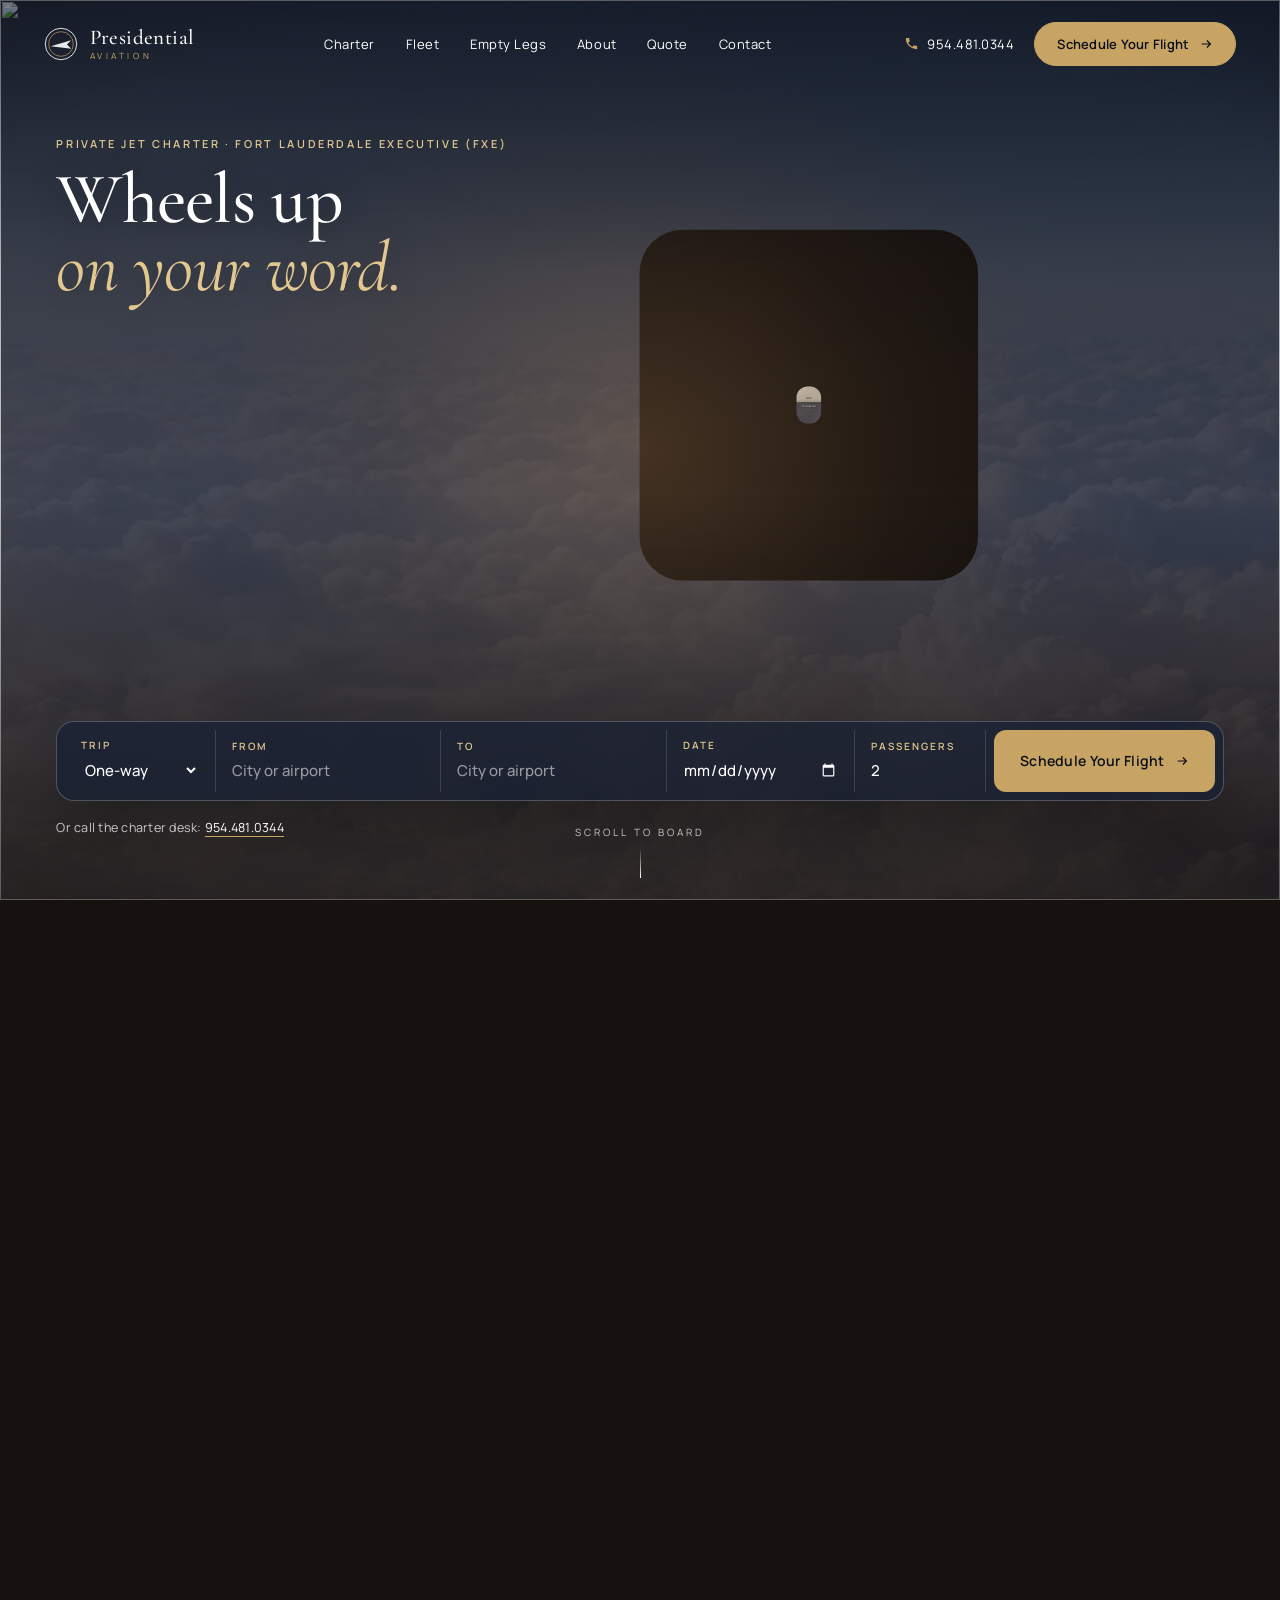
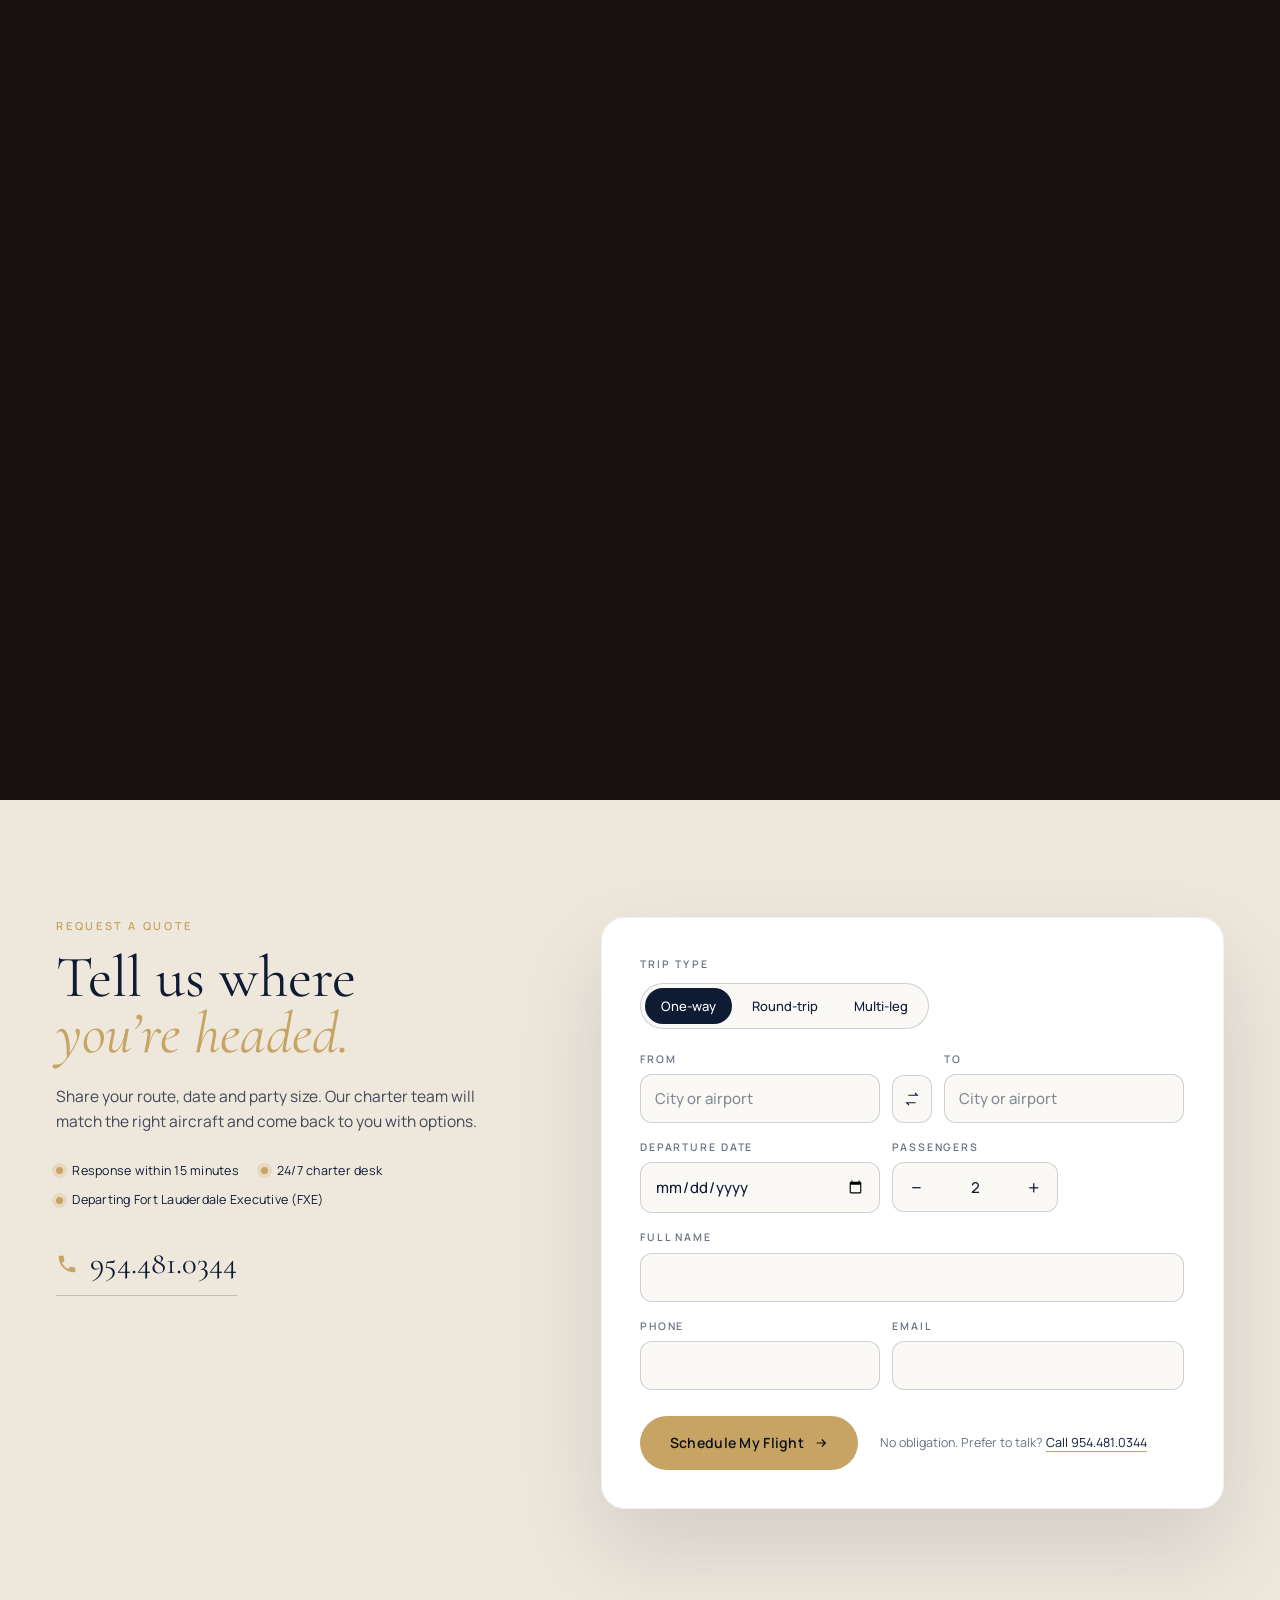
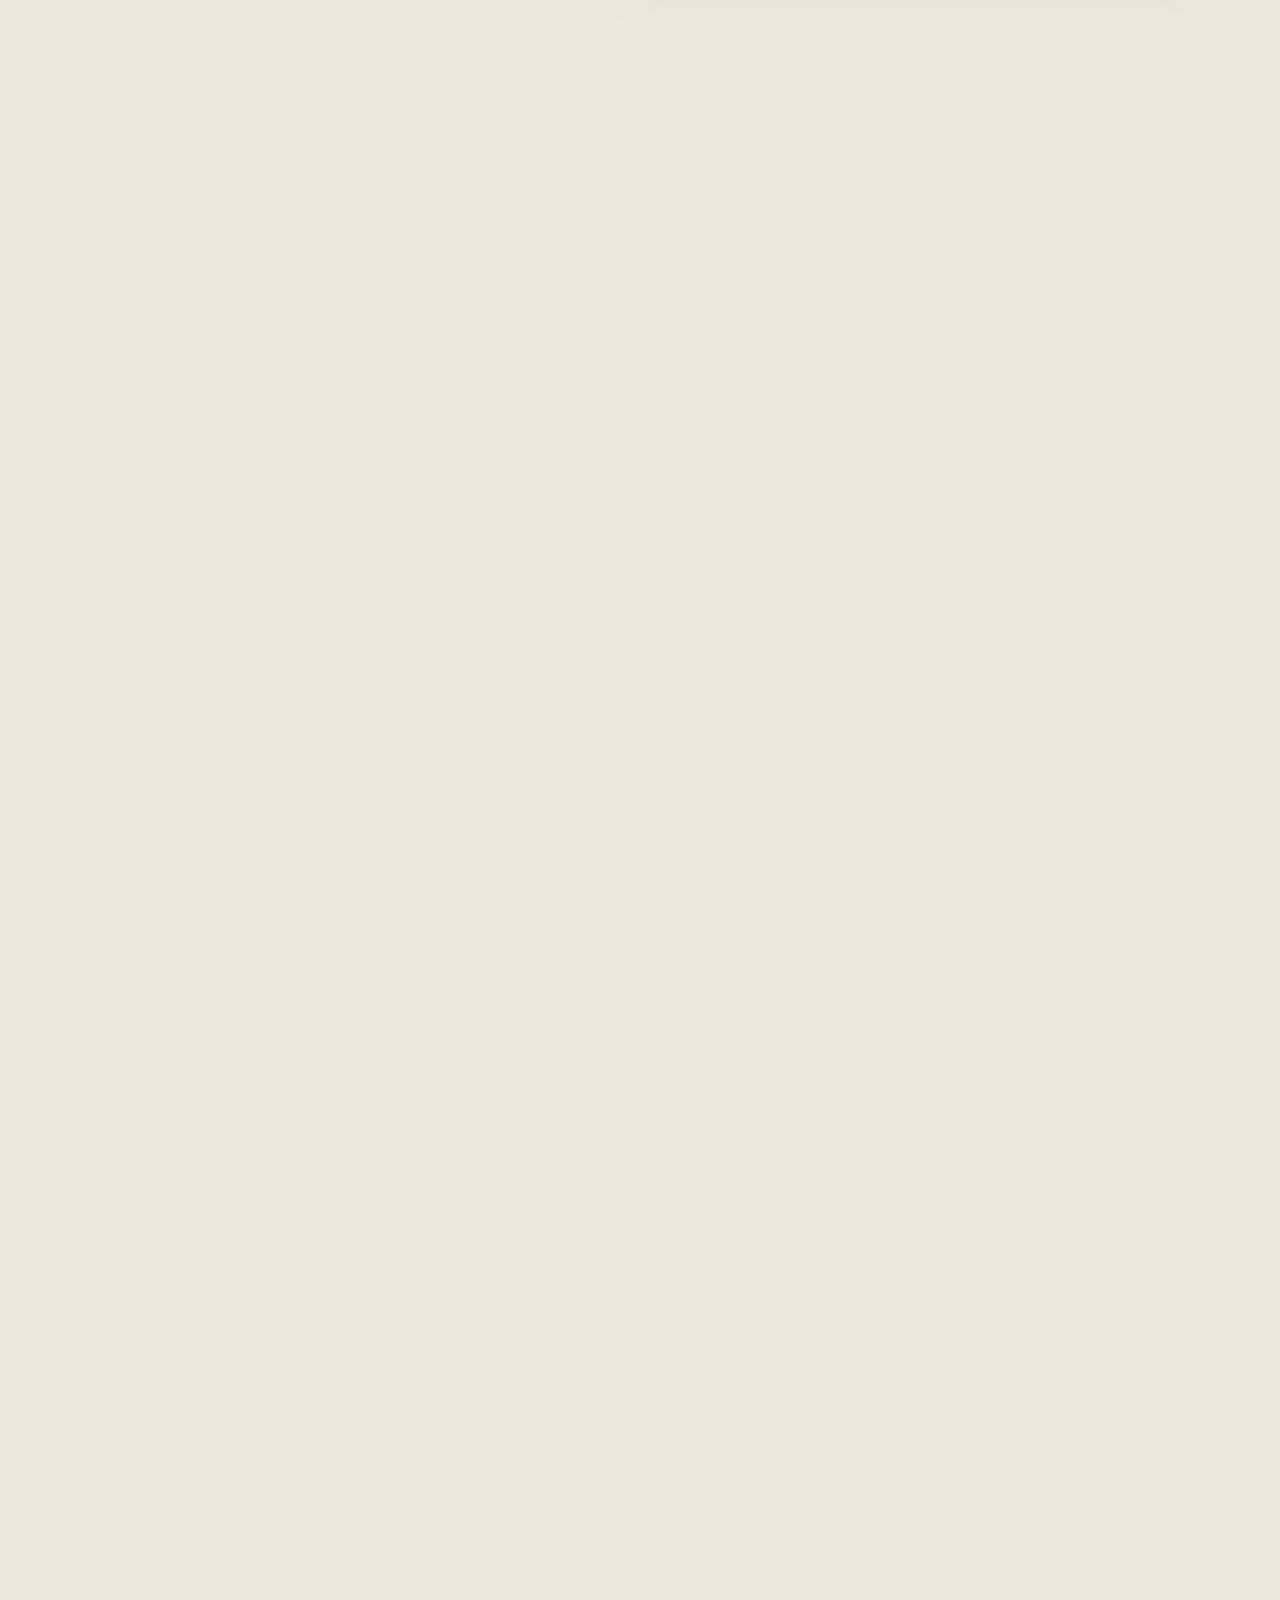
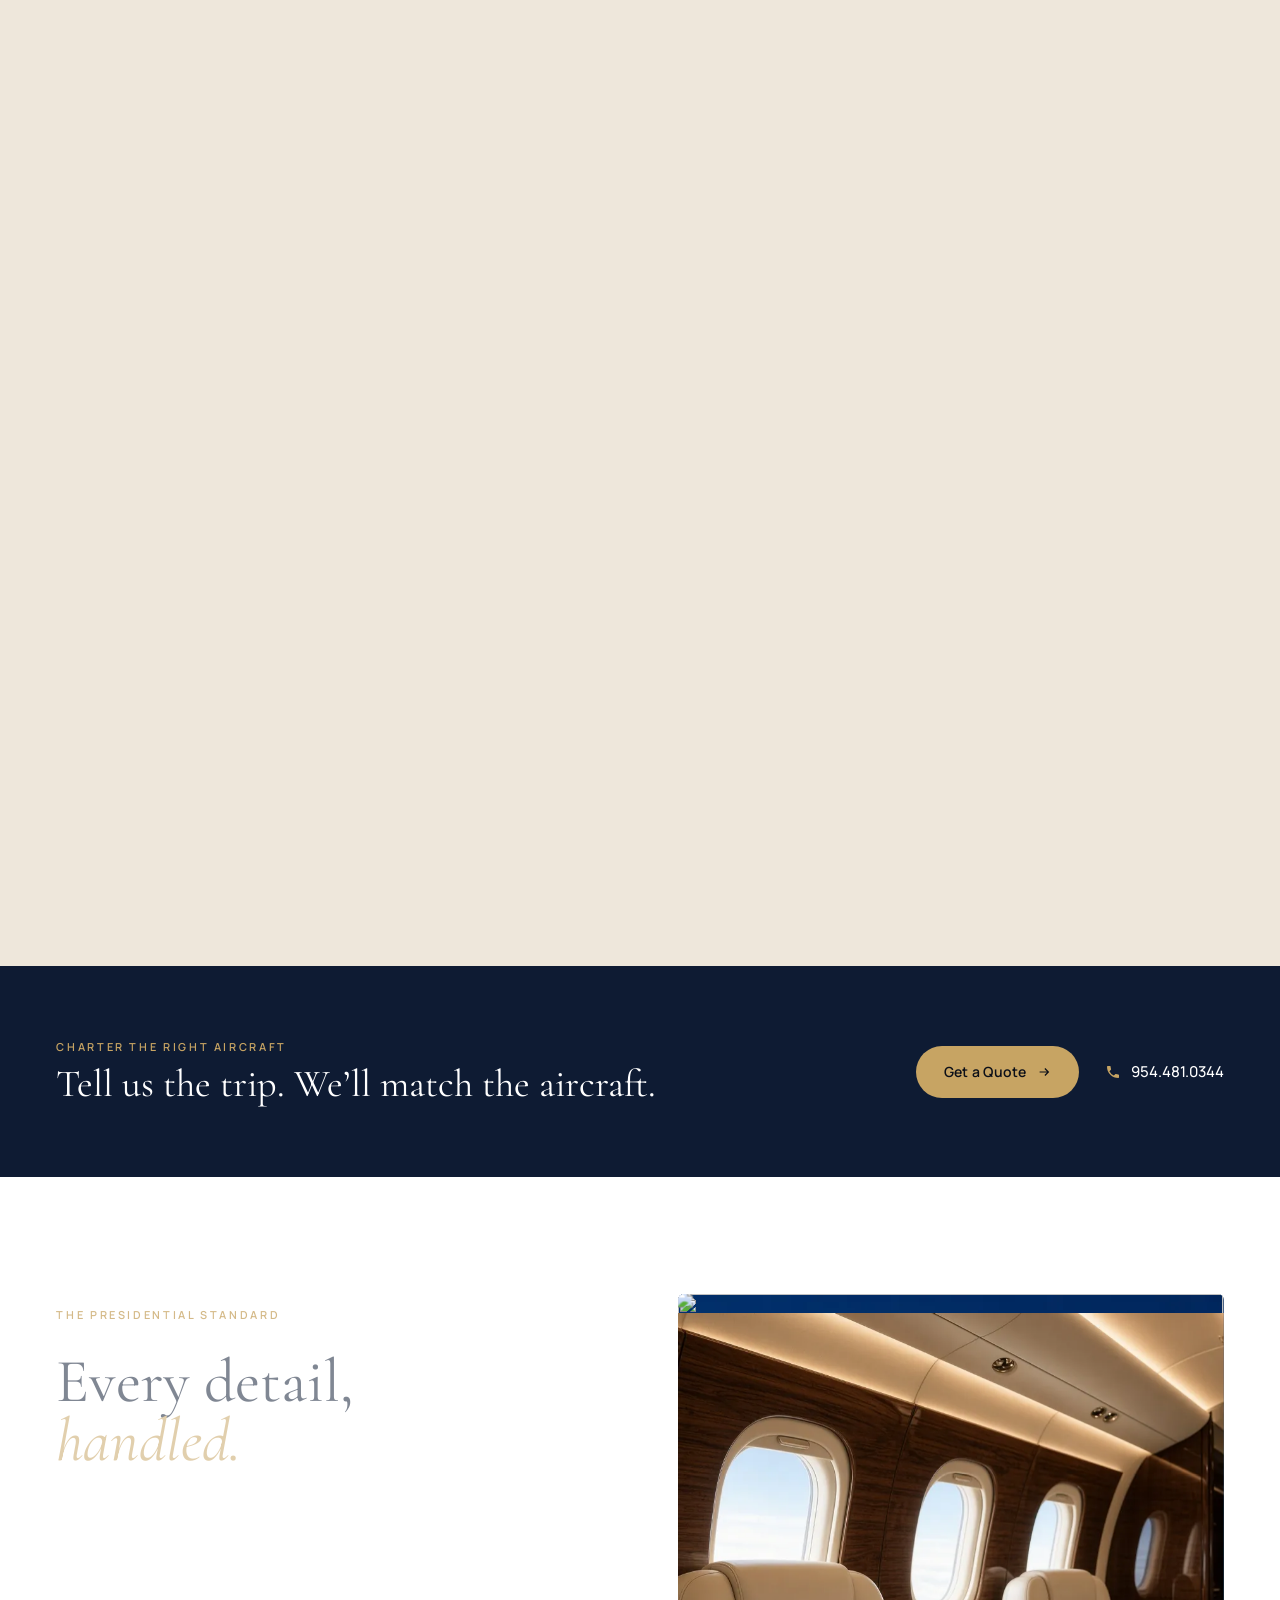
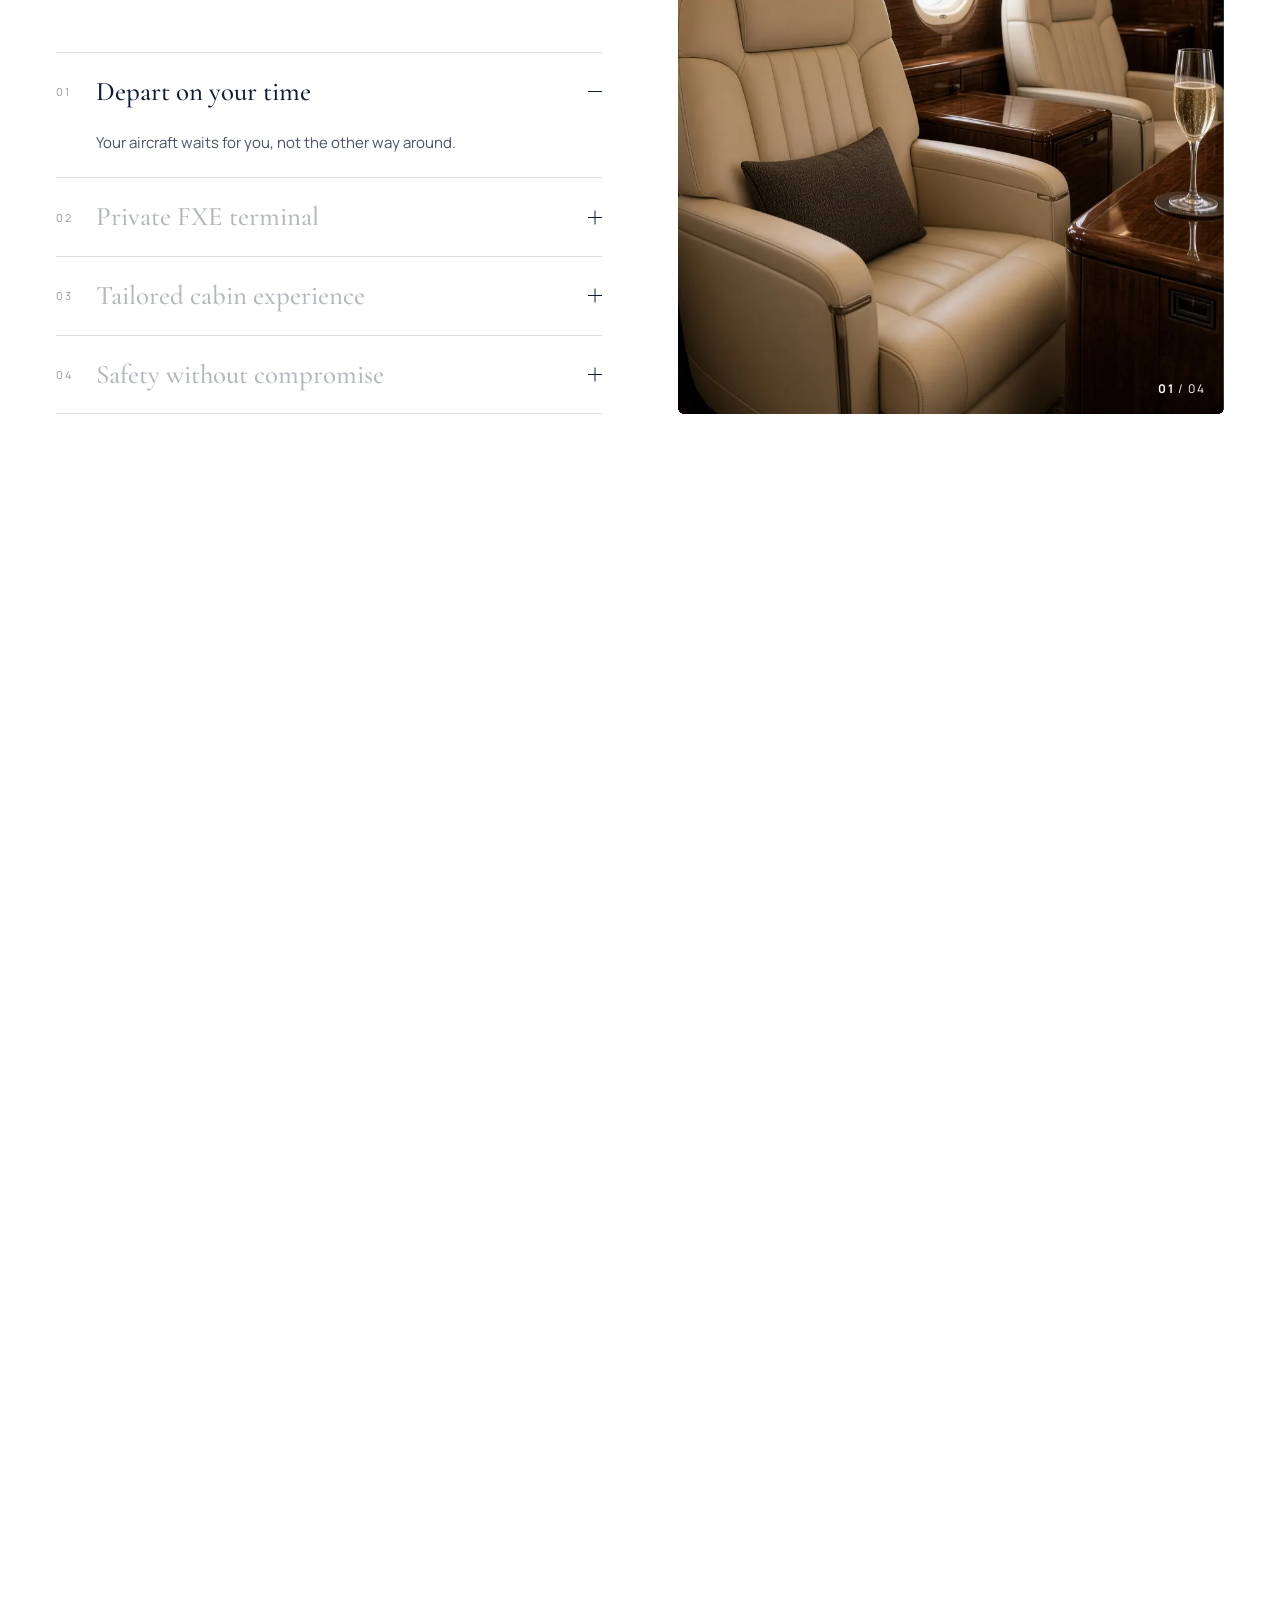
==== commit 456d77bc: "Presidential pitch: daytime sunny look" ====
--- a/index.html
+++ b/index.html
@@ -10,7 +10,8 @@
 <link rel="icon" href="data:image/svg+xml,%3Csvg xmlns=%27http://www.w3.org/2000/svg%27 viewBox=%270 0 40 40%27%3E%3Ccircle cx=%2720%27 cy=%2720%27 r=%2719%27 fill=%27%230e1b33%27/%3E%3Cpath d=%27M8 22.5 L32 15.5 L27 20.5 L32 25.5 Z%27 fill=%27%23c7a463%27/%3E%3C/svg%3E">
 <link rel="preload" href="fonts/cormorant.woff2" as="font" type="font/woff2" crossorigin>
 <link rel="preload" href="fonts/manrope.woff2" as="font" type="font/woff2" crossorigin>
-<link rel="preload" href="img/tarmac.webp" as="image" fetchpriority="high">
+<link rel="preload" href="img/tarmac-day.webp" as="image" fetchpriority="high" media="(min-width: 769px)">
+<link rel="preload" href="img/tarmac-day-m.webp" as="image" fetchpriority="high" media="(max-width: 768px)">
 <link rel="preload" href="img/sky.webp" as="image" media="(min-width: 769px)">
 <link rel="preload" href="img/sky-sm.webp" as="image" media="(max-width: 768px)">
 <link rel="stylesheet" href="css/style.css">
@@ -69,7 +70,7 @@
     <div class="glow" aria-hidden="true"></div>
     <!-- 0 · RUNWAY INTRO: jet on the ramp, camera pushes into a cabin window, hands off to the porthole -->
     <div class="runway" aria-hidden="true">
-      <div class="runway__photo"><img src="img/tarmac.webp" alt="" width="864" height="1152" fetchpriority="high" decoding="async"></div>
+      <div class="runway__photo"><picture><source media="(max-width: 768px)" srcset="img/tarmac-day-m.webp" width="720" height="1280"><img src="img/tarmac-day.webp" alt="" width="1280" height="720" fetchpriority="high" decoding="async"></picture></div>
       <div class="runway__shade"></div>
       <div class="runway__wall"></div>
     </div>
@@ -267,7 +268,7 @@
       <ol class="perks__list">
         <li class="perk is-active" data-i="0">
           <button class="perk__head" type="button"><span class="perk__n">01</span><span class="perk__t">Depart on your time</span><i class="perk__x"></i></button>
-          <div class="perk__body"><p>Your aircraft waits for you, not the other way around.</p><img class="perk__img-m" src="img/tarmac.webp" alt="" loading="lazy"></div>
+          <div class="perk__body"><p>Your aircraft waits for you, not the other way around.</p><img class="perk__img-m" src="img/tarmac-day-m.webp" alt="" loading="lazy"></div>
         </li>
         <li class="perk" data-i="1">
           <button class="perk__head" type="button"><span class="perk__n">02</span><span class="perk__t">Private FXE terminal</span><i class="perk__x"></i></button>
@@ -275,7 +276,7 @@
         </li>
         <li class="perk" data-i="2">
           <button class="perk__head" type="button"><span class="perk__n">03</span><span class="perk__t">Tailored cabin experience</span><i class="perk__x"></i></button>
-          <div class="perk__body"><p>Catering, seating, and service set to your preferences.</p><img class="perk__img-m" src="img/executive.webp" alt="" loading="lazy"></div>
+          <div class="perk__body"><p>Catering, seating, and service set to your preferences.</p><img class="perk__img-m" src="img/executive-day.webp" alt="" loading="lazy"></div>
         </li>
         <li class="perk" data-i="3">
           <button class="perk__head" type="button"><span class="perk__n">04</span><span class="perk__t">Safety without compromise</span><i class="perk__x"></i></button>
@@ -285,9 +286,9 @@
     </div>
     <div class="perks__right" aria-hidden="true">
       <div class="frame">
-        <img class="frame__img is-on" src="img/tarmac.webp" alt="" loading="lazy">
+        <img class="frame__img is-on" src="img/tarmac-day-m.webp" alt="" loading="lazy">
         <img class="frame__img" src="img/jet-climb.webp" alt="" loading="lazy">
-        <img class="frame__img" src="img/executive.webp" alt="" loading="lazy">
+        <img class="frame__img" src="img/executive-day.webp" alt="" loading="lazy">
         <img class="frame__img" src="img/cabin.webp" alt="" loading="lazy">
         <span class="frame__count"><b>01</b> / 04</span>
       </div>
--- a/css/style.css
+++ b/css/style.css
@@ -57,7 +57,7 @@
 .pill--gold:hover{background:#fff}
 
 /* 1 · flight */
-.flight{position:relative;height:650vh;background:var(--wall)}
+.flight{position:relative;height:800vh;background:var(--wall)}
 .flight__stage{position:sticky;top:0;height:100vh;height:100svh;overflow:hidden;isolation:isolate}
 .sky{position:absolute;inset:0;z-index:0;overflow:hidden;background:#9fc3e3}
 .sky__img{position:absolute;inset:-4%;background:url(../img/sky.webp) center 40%/cover no-repeat;transform:scale(1.25)}
@@ -187,12 +187,13 @@
 
 /* footer */
 .foot{position:relative;z-index:2;background:var(--navy);color:#fff;padding:clamp(90px,14vh,150px) clamp(20px,4.4vw,72px) 26px;overflow:hidden}
-.foot__top{display:grid;grid-template-columns:1.1fr 1.6fr;gap:6vw}
+.foot__top{display:grid;grid-template-columns:1fr 1.25fr;gap:6vw;align-items:start}
+.foot__mid{margin-top:clamp(60px,9vh,100px);padding-top:40px;border-top:1px solid rgba(255,255,255,.12)}
 .foot__cta h2{margin:18px 0 26px;font-family:var(--serif);font-weight:400;font-size:clamp(40px,4.4vw,76px);line-height:.98}
 .foot__cta h2 em{color:var(--gold-2)}
 .foot__phone{display:block;margin-bottom:22px;font-family:var(--serif);font-size:clamp(30px,2.6vw,44px);border-bottom:1px solid rgba(255,255,255,.2);padding-bottom:12px;width:max-content;max-width:100%}
 .foot__phone:hover{color:var(--gold-2)}
-.foot__cols{display:grid;grid-template-columns:repeat(2,1fr);gap:40px 48px;align-content:end}
+.foot__cols{display:grid;grid-template-columns:repeat(4,1fr);gap:40px 48px}
 .foot__cols h3{font-size:11px;letter-spacing:.24em;text-transform:uppercase;font-weight:600;color:var(--gold);margin-bottom:12px}
 .foot__cols p{font-size:14.5px;line-height:1.75;color:rgba(255,255,255,.82);overflow-wrap:anywhere}
 .foot__cols p+p{margin-top:8px}
@@ -211,7 +212,7 @@
   .nav__word b{font-size:18px}
   .pill--nav{height:38px;padding:0 16px;font-size:12px}
   .pill--nav svg{display:none}
-  .flight{height:520vh}
+  .flight{height:640vh}
   .sky__clouds{animation-duration:220s}
   .hl{width:auto;left:20px;right:20px;transform:none;text-align:center}
   .hl--l{top:11vh;top:11svh}
@@ -290,3 +291,216 @@
 .rm .spec,.rm .card{opacity:1;transform:none}
 .rm .perks__stage{position:relative;height:auto;min-height:100vh}
 .rm .global__stage{position:relative}
+
+/* =========================================================
+   v3 · runway intro + lead capture
+   ========================================================= */
+/* header CTA */
+.nav__cta{display:flex;align-items:center;gap:18px}
+.nav__tel{display:inline-flex;align-items:center;gap:8px;font-size:13px;letter-spacing:.04em;padding:6px 2px}
+.nav__tel svg{width:15px;height:15px;color:var(--gold)}
+.nav__tel:hover span{text-decoration:underline;text-underline-offset:4px}
+.pill--nav{background:var(--gold);border-color:var(--gold);color:var(--ink);font-weight:600}
+.nav[data-theme="dark"] .pill--nav:hover,.nav[data-theme="light"] .pill--nav:hover{background:#fff;color:var(--navy);border-color:#fff}
+.nav[data-theme="light"] .pill--nav:hover{background:var(--navy);color:#fff;border-color:var(--navy)}
+.pill:focus-visible,.mbar a:focus-visible{outline:2px solid var(--gold-2);outline-offset:3px}
+
+/* runway layer (sits between the porthole glass and the bezel) */
+.runway{position:absolute;inset:0;z-index:2;overflow:hidden;pointer-events:none}
+.runway__photo{position:absolute;inset:0;transform-origin:0 0;will-change:transform}
+.runway__photo img{width:100%;height:100%;object-fit:cover;object-position:50% 62%}
+.runway__shade{position:absolute;inset:0;background:linear-gradient(180deg,rgba(10,12,22,.55) 0%,rgba(10,12,22,.05) 30%,rgba(10,12,22,0) 55%,rgba(10,10,16,.55) 100%)}
+.runway__wall{position:absolute;inset:0;background:var(--wall);opacity:0}
+.runway__copy{position:absolute;z-index:6;left:0;right:0;top:0;padding:clamp(110px,15vh,150px) clamp(20px,4.4vw,72px) 0;color:#fff}
+.runway__copy .eyebrow{color:var(--gold-2)}
+.runway__title{margin-top:14px;font-family:var(--serif);font-weight:500;font-size:clamp(46px,5.6vw,96px);line-height:.95;letter-spacing:-.01em;text-shadow:0 2px 30px rgba(0,0,0,.35)}
+.runway__title em{font-weight:400;color:var(--gold-2)}
+.runway__hint{position:absolute;z-index:6;left:50%;bottom:22px;transform:translateX(-50%);display:flex;flex-direction:column;align-items:center;gap:8px;color:rgba(255,255,255,.75);font-size:10px;letter-spacing:.3em;text-transform:uppercase;pointer-events:none}
+.runway__hint i{display:block;width:1px;height:30px;background:linear-gradient(rgba(255,255,255,0),#fff);animation:hint 2s var(--ease) infinite;transform-origin:top}
+html:not(.js) .runway,html:not(.js) .runway__copy,html:not(.js) .runway__hint{display:none}
+
+/* quick route bar on the runway */
+.rbar{position:fixed;left:clamp(20px,4.4vw,72px);right:clamp(20px,4.4vw,72px);bottom:clamp(70px,11vh,110px);display:grid;grid-template-columns:.8fr 1.2fr 1.2fr 1fr .7fr auto;align-items:stretch;border-radius:18px;background:rgba(14,27,51,.55);border:1px solid rgba(255,255,255,.22);backdrop-filter:blur(18px) saturate(1.2);-webkit-backdrop-filter:blur(18px) saturate(1.2);box-shadow:0 30px 70px rgba(0,0,0,.35);padding:8px}
+.flight__stage .rbar{position:absolute}
+.rbar__f{display:flex;flex-direction:column;justify-content:center;padding:8px 16px;border-right:1px solid rgba(255,255,255,.14);min-width:0}
+.rbar__f label{font-size:10px;letter-spacing:.2em;text-transform:uppercase;color:var(--gold-2);font-weight:600}
+.rbar__f input,.rbar__f select{width:100%;margin-top:4px;background:transparent;border:0;color:#fff;font:500 15px var(--sans);padding:2px 0;color-scheme:dark;border-radius:4px}
+.rbar__f select option{color:var(--navy)}
+.rbar__f input::placeholder{color:rgba(255,255,255,.55)}
+.rbar__f input:focus-visible,.rbar__f select:focus-visible{outline:2px solid var(--gold);outline-offset:4px}
+.rbar__go{height:auto;min-height:56px;margin-left:8px;padding:0 26px;font-size:14px;font-weight:600;border-radius:12px}
+.runway__or{position:absolute;left:clamp(20px,4.4vw,72px);bottom:clamp(40px,7vh,72px);font-size:12.5px;color:rgba(255,255,255,.75);letter-spacing:.02em}
+.runway__or a{color:#fff;border-bottom:1px solid var(--gold)}
+.runway__m{display:none}
+
+/* gold pill / buttons */
+.pill--gold{font-weight:600}
+.pill--gold:hover{background:#fff;color:var(--navy)}
+
+/* quote section */
+.quote{position:relative;z-index:2;background:var(--cream);color:var(--navy);padding:clamp(90px,13vh,140px) clamp(20px,4.4vw,72px)}
+.quote__in{display:grid;grid-template-columns:.9fr 1.2fr;gap:clamp(36px,6vw,96px);max-width:1320px;margin:0 auto;align-items:start}
+.quote__intro h2{margin-top:16px;font-family:var(--serif);font-weight:400;font-size:clamp(44px,4.6vw,80px);line-height:.95}
+.quote__intro h2 em{color:var(--gold)}
+.quote__lede{margin-top:22px;max-width:440px;font-size:15.5px;line-height:1.65;color:rgba(14,27,51,.78)}
+.quote__tel{display:inline-flex;align-items:center;gap:12px;margin-top:30px;font-family:var(--serif);font-size:clamp(28px,2.4vw,40px);border-bottom:1px solid rgba(14,27,51,.2);padding-bottom:8px}
+.quote__tel svg{width:22px;height:22px;color:var(--gold)}
+.quote__tel:hover{color:#8a6a2e}
+.quote__card{background:#fff;border-radius:24px;padding:clamp(24px,3vw,44px);box-shadow:0 40px 90px rgba(14,27,51,.12);border:1px solid rgba(14,27,51,.06)}
+
+/* trust row */
+.trust{list-style:none;margin:26px 0 0;padding:0;display:flex;flex-wrap:wrap;gap:10px 22px;font-size:12.5px;letter-spacing:.02em}
+.trust li{display:flex;align-items:center;gap:9px}
+.trust i{width:7px;height:7px;border-radius:50%;background:var(--gold);box-shadow:0 0 0 4px rgba(199,164,99,.22);flex:none}
+
+/* quote form (shared) */
+.qf{--fg:var(--navy);--line:rgba(14,27,51,.18);--fieldbg:#fbf9f5;--muted:rgba(14,27,51,.62);color:var(--fg)}
+.qf--dark{--fg:#fff;--line:rgba(255,255,255,.2);--fieldbg:rgba(255,255,255,.06);--muted:rgba(255,255,255,.62)}
+.qf__trip{border:0;margin:0;padding:0;min-width:0}
+.qf__label{padding:0;font-size:10.5px;letter-spacing:.2em;text-transform:uppercase;font-weight:600;color:var(--muted);margin-bottom:10px}
+.seg{display:inline-flex;flex-wrap:wrap;gap:4px;padding:4px;border-radius:999px;border:1px solid var(--line);background:var(--fieldbg)}
+.seg label{position:relative;cursor:pointer}
+.seg input{position:absolute;opacity:0;inset:0;margin:0;cursor:pointer}
+.seg span{display:block;padding:8px 16px;border-radius:999px;font-size:13px;font-weight:500;transition:background-color .3s,color .3s}
+.seg input:checked+span{background:var(--navy);color:#fff}
+.qf--dark .seg input:checked+span{background:var(--gold);color:var(--ink)}
+.seg input:focus-visible+span{outline:2px solid var(--gold);outline-offset:2px}
+.qf__grid{display:grid;grid-template-columns:1fr auto 1fr;gap:16px 12px;margin-top:22px}
+.fld{display:flex;flex-direction:column;min-width:0}
+.fld--from{grid-column:1}.qf__swap{grid-column:2}.fld--to{grid-column:3}
+.fld--date,.fld--ret,.fld--pax,.fld--legs,.fld--name,.fld--phone,.fld--email{grid-column:span 3}
+@media (min-width:1000px){
+  .qf__grid{grid-template-columns:repeat(2,1fr) auto repeat(2,1fr)}
+  .fld--from{grid-column:1 / 3}.qf__swap{grid-column:3}.fld--to{grid-column:4 / 6}
+  .fld--date{grid-column:1 / 3}.fld--ret{grid-column:3 / 5}.fld--pax{grid-column:span 2}
+  .fld--ret:not([hidden])~.fld--pax{grid-column:5 / 6}
+  .fld--legs{grid-column:1 / -1}
+  .fld--name{grid-column:1 / -1}.fld--phone{grid-column:1 / 3}.fld--email{grid-column:3 / 6}
+}
+.fld label{font-size:10.5px;letter-spacing:.18em;text-transform:uppercase;font-weight:600;color:var(--muted);margin-bottom:7px}
+.fld input,.fld textarea{width:100%;font:500 15px var(--sans);color:var(--fg);background:var(--fieldbg);border:1px solid var(--line);border-radius:12px;padding:13px 14px;min-height:48px;transition:border-color .25s,box-shadow .25s;color-scheme:light}
+.qf--dark .fld input,.qf--dark .fld textarea{color-scheme:dark}
+.fld textarea{resize:vertical;min-height:70px}
+.fld input::placeholder,.fld textarea::placeholder{color:var(--muted);opacity:.8}
+.fld input:focus,.fld textarea:focus{outline:none;border-color:var(--gold);box-shadow:0 0 0 3px rgba(199,164,99,.3)}
+.fld input[aria-invalid="true"]{border-color:#b4442f;box-shadow:0 0 0 3px rgba(180,68,47,.15)}
+.qf--dark .fld input[aria-invalid="true"]{border-color:#f08a74}
+.fld__err{min-height:0;font-size:12px;color:#b4442f;margin-top:5px}
+.fld__err:empty{display:none}
+.qf--dark .fld__err{color:#f5a08d}
+.qf__swap{align-self:end;width:40px;height:48px;border-radius:12px;display:grid;place-items:center;color:var(--fg);border:1px solid var(--line);background:var(--fieldbg)}
+.qf__swap svg{width:18px;height:18px}
+.qf__swap:hover{border-color:var(--gold);color:var(--gold)}
+.pax{display:flex;align-items:stretch;border:1px solid var(--line);border-radius:12px;background:var(--fieldbg);overflow:hidden}
+.pax:focus-within{border-color:var(--gold);box-shadow:0 0 0 3px rgba(199,164,99,.3)}
+.pax input{border:0;border-radius:0;text-align:center;background:transparent;box-shadow:none!important;-moz-appearance:textfield;appearance:textfield}
+.pax input::-webkit-inner-spin-button,.pax input::-webkit-outer-spin-button{-webkit-appearance:none;margin:0}
+.pax button{width:46px;flex:none;font-size:20px;color:var(--fg)}
+.pax button:hover{color:var(--gold)}
+.pax button:focus-visible{outline:2px solid var(--gold);outline-offset:-3px}
+.qf__foot{display:flex;flex-wrap:wrap;align-items:center;gap:14px 22px;margin-top:26px}
+.qf__submit{height:54px;padding:0 30px;font-size:14px}
+.qf__fine{font-size:12.5px;color:var(--muted)}
+.qf__fine a{color:var(--fg);border-bottom:1px solid var(--gold)}
+.qf__done{text-align:left;padding:10px 0;outline:none}
+.qf__tick{display:grid;place-items:center;width:58px;height:58px;border-radius:50%;background:var(--gold);color:var(--ink)}
+.qf__tick svg{width:28px;height:28px}
+.qf__done-t{margin-top:22px;font-family:var(--serif);font-size:clamp(34px,3vw,48px);line-height:1}
+.qf__done-s{margin-top:14px;max-width:460px;font-size:15px;line-height:1.65;opacity:.8}
+.qf__done-s a{border-bottom:1px solid var(--gold)}
+.qf__again{margin-top:22px;font-size:13px;border-bottom:1px solid currentColor;padding-bottom:2px;opacity:.75}
+.qf__again:hover{opacity:1}
+.qf__done--dark,.foot .qf__done{color:#fff}
+
+/* CTA bands */
+.cta-band{position:relative;z-index:2;padding:clamp(54px,8vh,84px) clamp(20px,4.4vw,72px)}
+.cta-band--dark{background:var(--navy);color:#fff}
+.cta-band--light{background:#fff;color:var(--navy);border-top:1px solid rgba(14,27,51,.08)}
+.global+.cta-band--light{background:var(--cream)}
+.cta-band__in{max-width:1320px;margin:0 auto;display:flex;align-items:center;justify-content:space-between;gap:28px 48px;flex-wrap:wrap}
+.cta-band__t{margin-top:10px;font-family:var(--serif);font-weight:400;font-size:clamp(30px,3vw,50px);line-height:1.04;max-width:720px}
+.cta-band__act{display:flex;align-items:center;gap:26px;flex-wrap:wrap}
+.cta-band .pill{height:52px;padding:0 28px;font-size:14px}
+.cta-band--light .pill--gold:hover{background:var(--navy);color:#fff}
+.cta-band__call{display:inline-flex;align-items:center;gap:10px;font-size:15px;font-weight:500}
+.cta-band__call svg{width:16px;height:16px;color:var(--gold)}
+.cta-band__call:hover span{text-decoration:underline;text-underline-offset:4px}
+
+/* footer form */
+.foot__mail{font-size:14.5px;color:rgba(255,255,255,.8)}
+.foot__mail a:hover{color:var(--gold-2)}
+.foot__form{background:rgba(255,255,255,.04);border:1px solid rgba(255,255,255,.12);border-radius:24px;padding:clamp(22px,2.6vw,40px)}
+
+/* modal */
+.qm{position:fixed;inset:0;z-index:300;display:flex;align-items:center;justify-content:center;padding:24px}
+.qm[hidden]{display:none}
+.qm__back{position:absolute;inset:0;background:rgba(8,12,22,.62);backdrop-filter:blur(6px);-webkit-backdrop-filter:blur(6px);opacity:0;transition:opacity .35s}
+.qm__panel{position:relative;width:min(720px,100%);max-height:calc(100vh - 48px);max-height:calc(100dvh - 48px);overflow:auto;overscroll-behavior:contain;background:#fff;color:var(--navy);border-radius:24px;padding:clamp(24px,3.4vw,44px);box-shadow:0 50px 120px rgba(0,0,0,.45);transform:translateY(24px);opacity:0;transition:transform .45s var(--ease),opacity .35s}
+.qm.is-open .qm__back{opacity:1}
+.qm.is-open .qm__panel{transform:none;opacity:1}
+.qm__t{margin-top:10px;font-family:var(--serif);font-weight:400;font-size:clamp(36px,3.4vw,52px);line-height:1}
+.qm__t em{color:var(--gold)}
+.qm .trust{margin:14px 0 22px;font-size:12px}
+.qm__x{position:absolute;right:16px;top:16px;width:44px;height:44px;border-radius:50%;display:grid;place-items:center;border:1px solid rgba(14,27,51,.15)}
+.qm__x svg{width:18px;height:18px}
+.qm__x:hover{background:var(--navy);color:#fff}
+html.qm-lock,html.qm-lock body{overflow:hidden}
+
+/* mobile sticky bar */
+.mbar{display:none}
+
+@media (max-width:1100px){
+  .nav__links{display:none}
+  .rbar{grid-template-columns:1fr 1fr 1fr;row-gap:4px}
+  .rbar__go{grid-column:1 / -1;margin:6px 0 0}
+}
+@media (max-width:768px){
+  .nav{gap:10px;padding:14px 14px}
+  .nav__tel{display:none}
+  .nav__word i{letter-spacing:.3em}
+  .pill--nav{height:38px;padding:0 14px;font-size:12px}
+  .runway__photo img{object-position:60% 50%}
+  .runway__copy{padding-top:96px;padding-left:20px;padding-right:20px;text-align:left}
+  .runway__copy .eyebrow{font-size:10px;letter-spacing:.18em}
+  .runway__title{font-size:clamp(42px,12vw,56px)}
+  .rbar,.runway__or{display:none}
+  .runway__m{display:flex;flex-direction:column;align-items:flex-start;gap:14px;margin-top:22px}
+  .runway__m .pill{height:50px;padding:0 24px;font-size:14px}
+  .runway__call{display:inline-flex;align-items:center;gap:8px;font-size:13.5px;color:#fff}
+  .runway__call svg{width:15px;height:15px;color:var(--gold-2)}
+  .runway__hint{bottom:calc(84px + env(safe-area-inset-bottom))}
+  .quote{padding:72px 16px 64px}
+  .quote__in{grid-template-columns:1fr;gap:30px}
+  .quote__card{padding:22px 18px;border-radius:20px}
+  .seg span{padding:8px 12px;font-size:12.5px}
+  .qf__submit{width:100%;justify-content:center}
+  .qf__fine{width:100%;text-align:center}
+  .cta-band{padding:48px 18px}
+  .cta-band__act{gap:18px}
+  .foot__top{gap:36px}
+  .foot__form{padding:20px 16px}
+  .foot__cols{grid-template-columns:1fr 1fr}
+  .foot{padding-bottom:calc(96px + env(safe-area-inset-bottom))}
+  .qm{padding:0;align-items:flex-end}
+  .qm__panel{width:100%;max-height:94vh;max-height:94dvh;border-radius:22px 22px 0 0;padding:26px 18px calc(26px + env(safe-area-inset-bottom))}
+  .mbar{display:flex;position:fixed;z-index:200;left:10px;right:10px;bottom:calc(10px + env(safe-area-inset-bottom));gap:8px;padding:8px;border-radius:18px;background:rgba(14,27,51,.82);border:1px solid rgba(255,255,255,.16);backdrop-filter:blur(14px);-webkit-backdrop-filter:blur(14px);box-shadow:0 18px 40px rgba(0,0,0,.35);transition:transform .4s var(--ease),opacity .3s}
+  .mbar a{display:flex;align-items:center;justify-content:center;gap:8px;height:50px;border-radius:12px;font-size:14px;font-weight:600}
+  .mbar__call{flex:0 0 96px;color:#fff;border:1px solid rgba(255,255,255,.28)}
+  .mbar__call svg{width:16px;height:16px;color:var(--gold-2)}
+  .mbar__go{flex:1;background:var(--gold);color:var(--ink)}
+  .mbar__go svg{width:14px;height:14px}
+  html.qm-lock .mbar{transform:translateY(140%);opacity:0}
+}
+@media (max-width:380px){ .nav__word b{font-size:16px} .nav__mark{width:26px;height:26px} .pill--nav{padding:0 11px;font-size:11.5px} }
+
+/* reduced motion: runway becomes a normal first screen */
+.rm-runway{position:relative;height:100vh;height:100svh;min-height:600px;overflow:hidden;z-index:2}
+.rm-runway .runway{z-index:0}
+.rm-runway .runway__hint{display:none}
+.rm .qm__panel,.rm .qm__back,.rm .mbar{transition:none}
+.js .porthole--bezel{opacity:0}
+.rm .porthole--bezel{opacity:1}
+/* runway copy spans the stage so the route bar anchors to the bottom of the viewport */
+.runway__copy{bottom:0;pointer-events:none}
+.runway__copy > *{pointer-events:auto}
+.qf [hidden],.qf[hidden],.qf__done[hidden]{display:none!important}
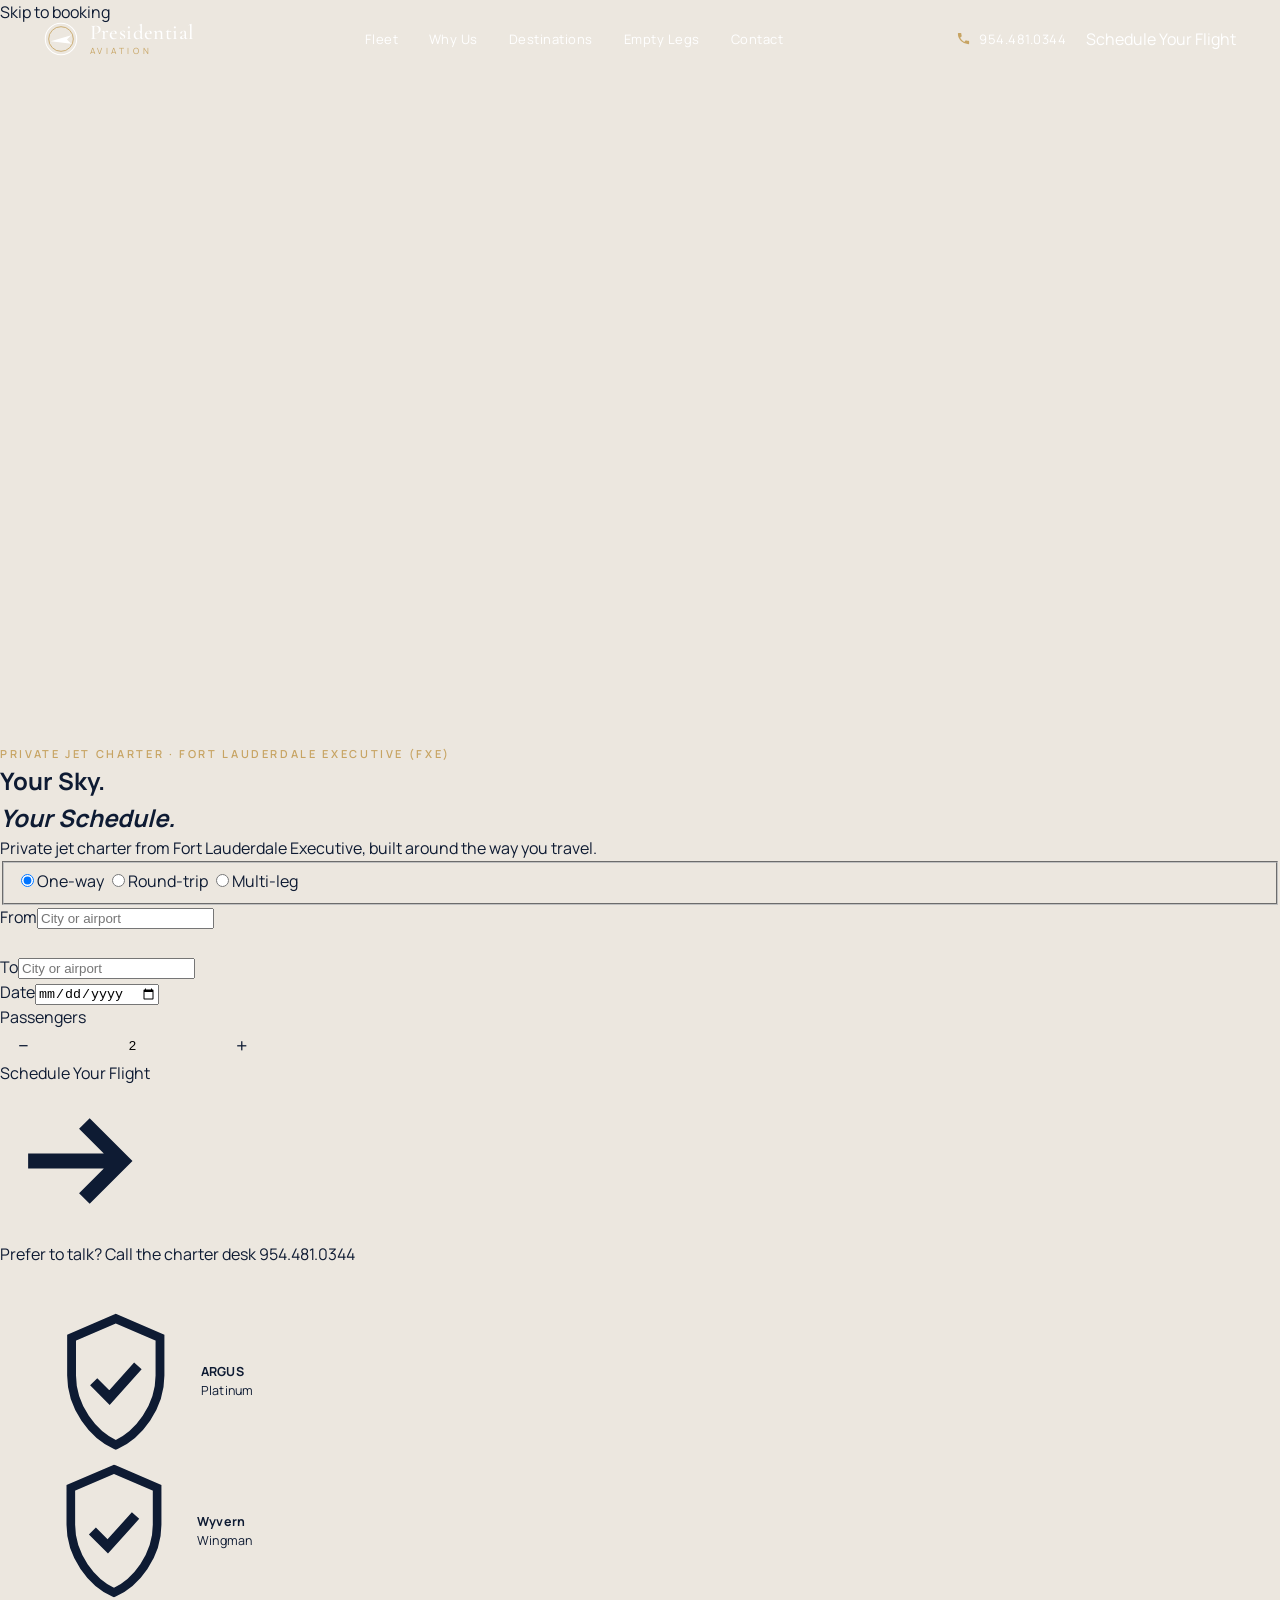
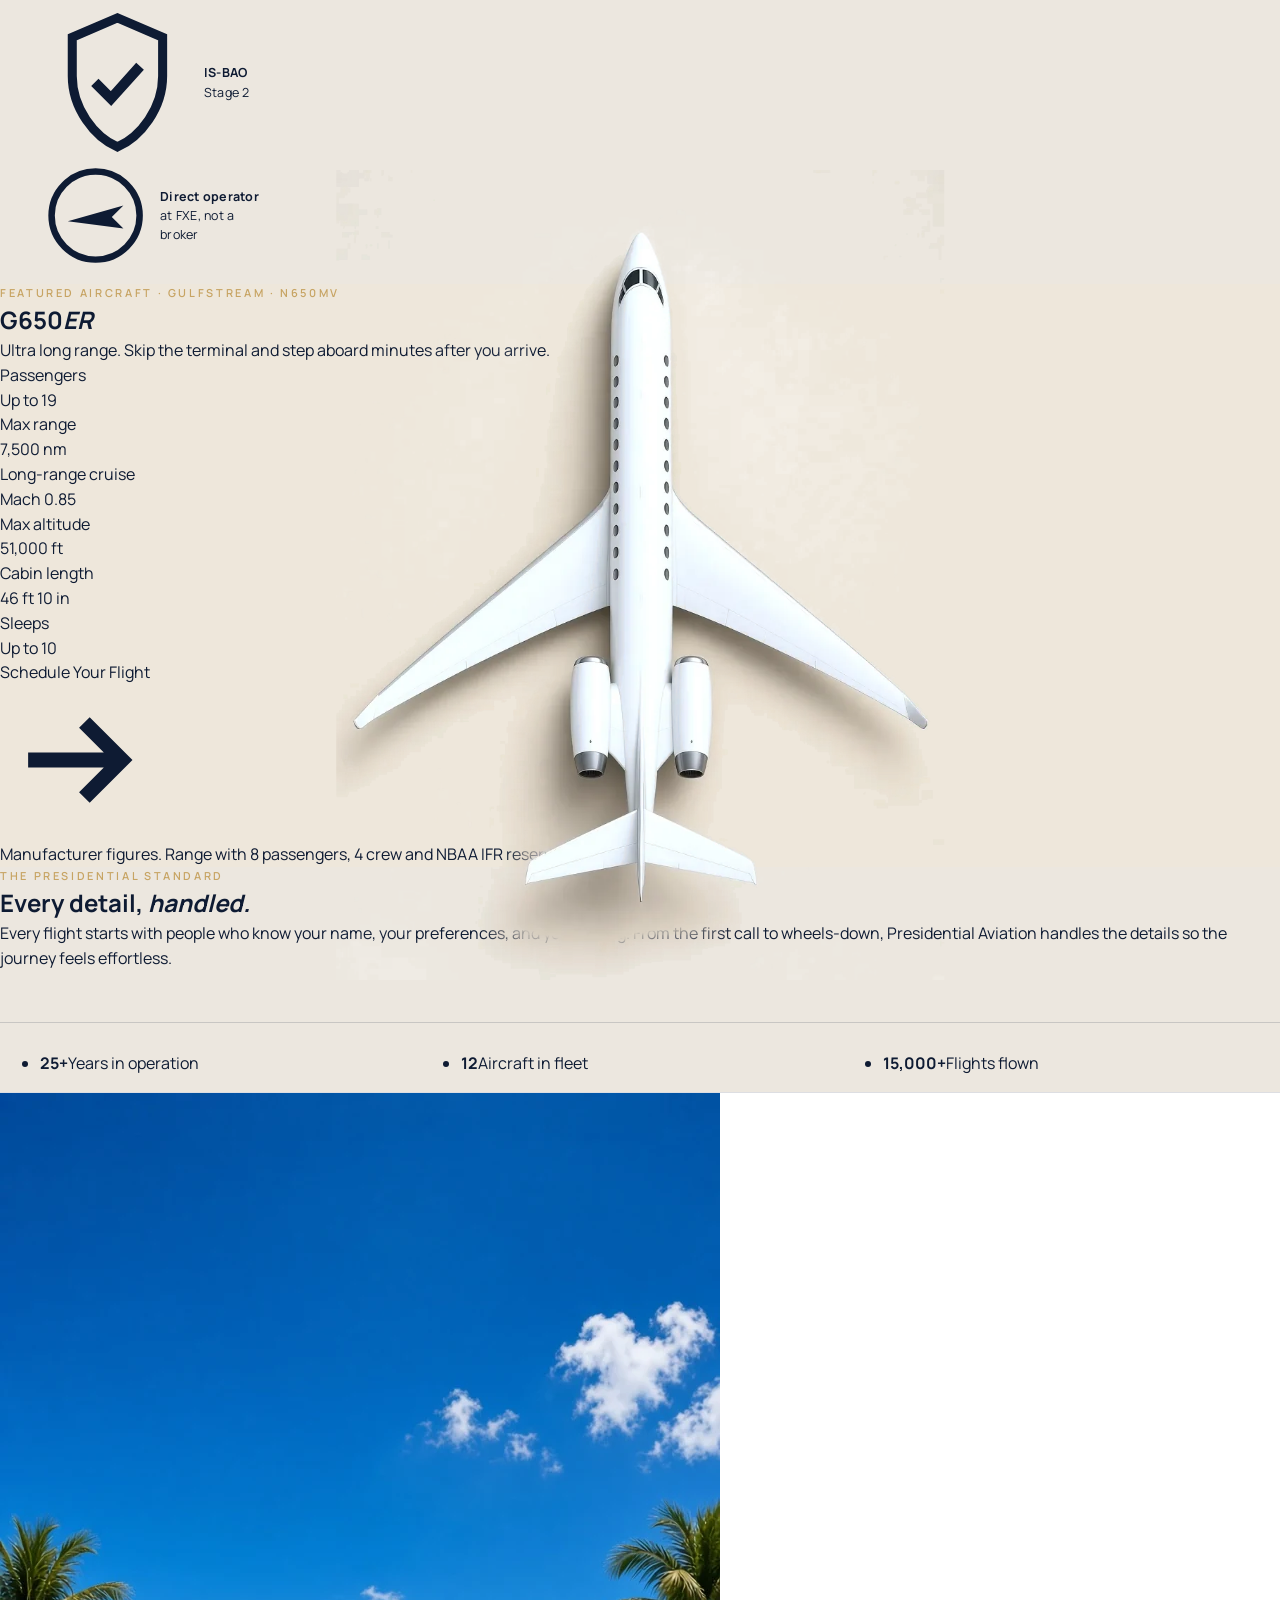
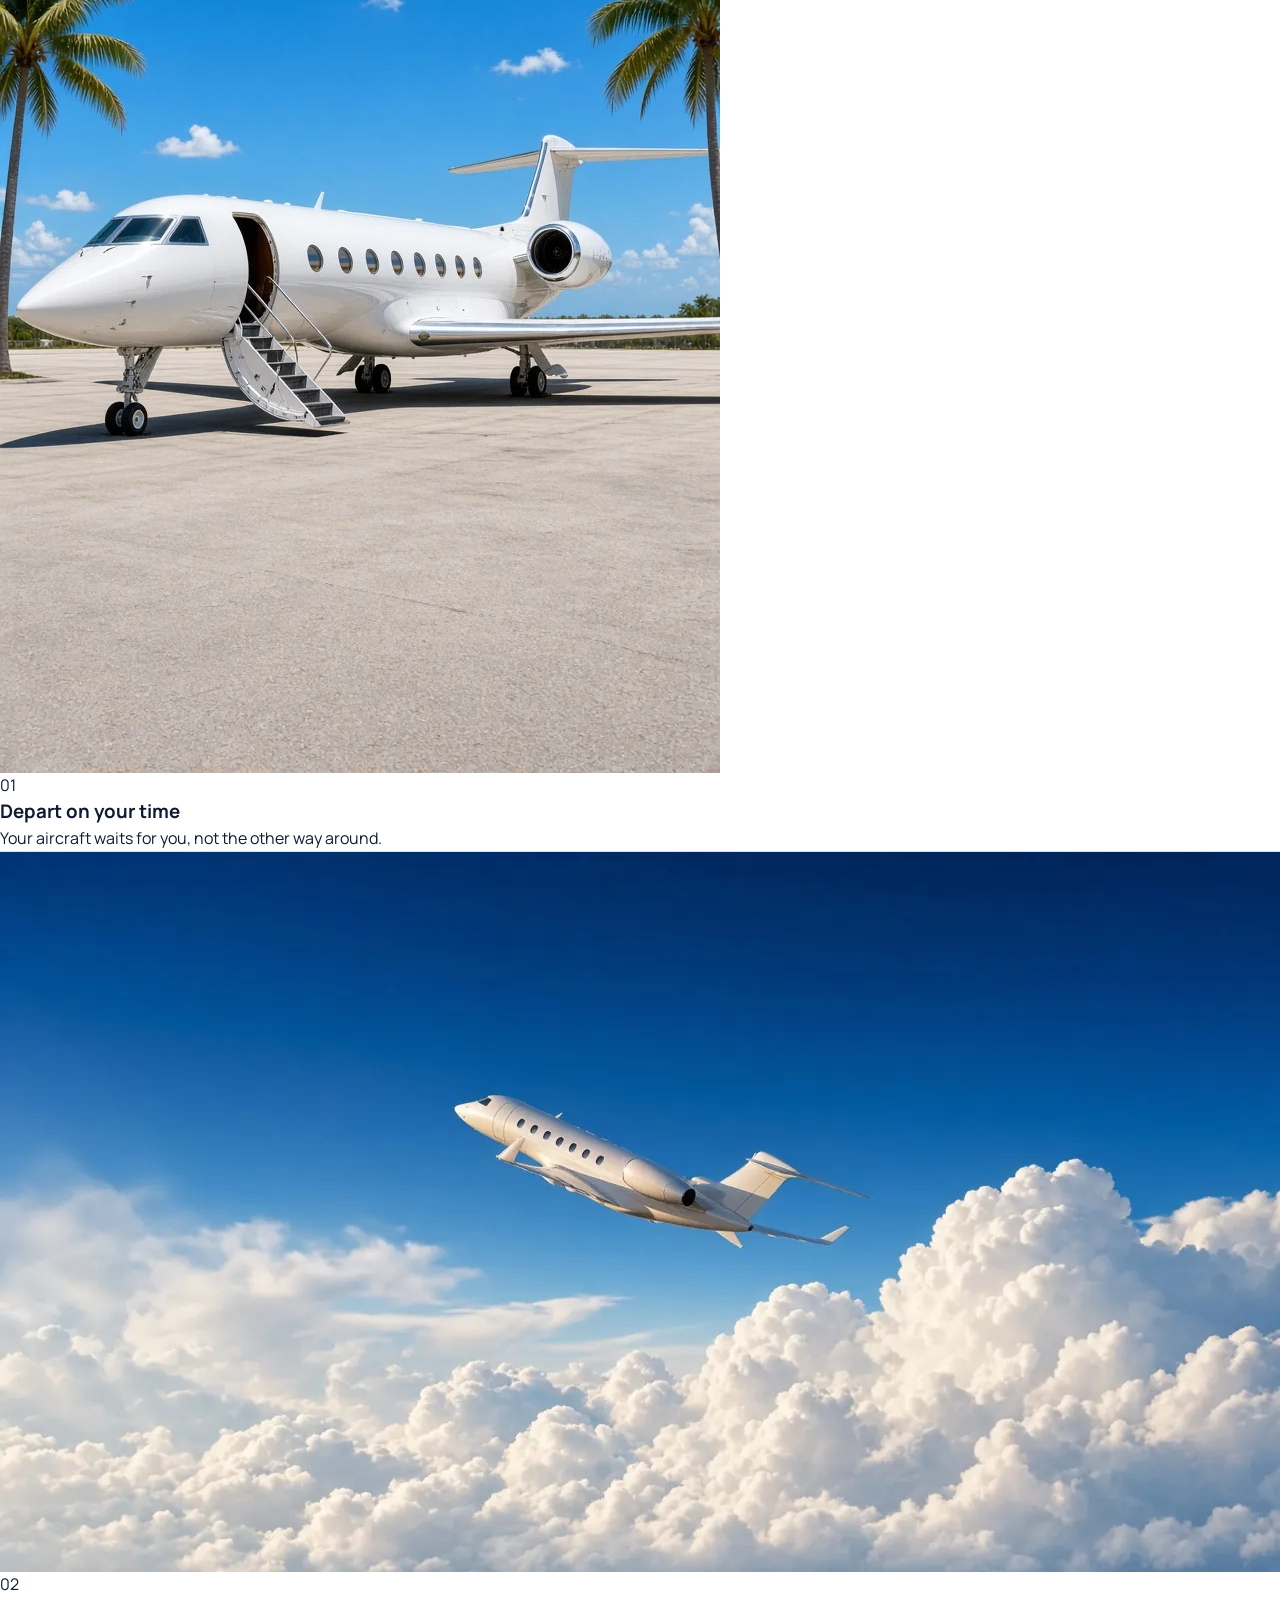
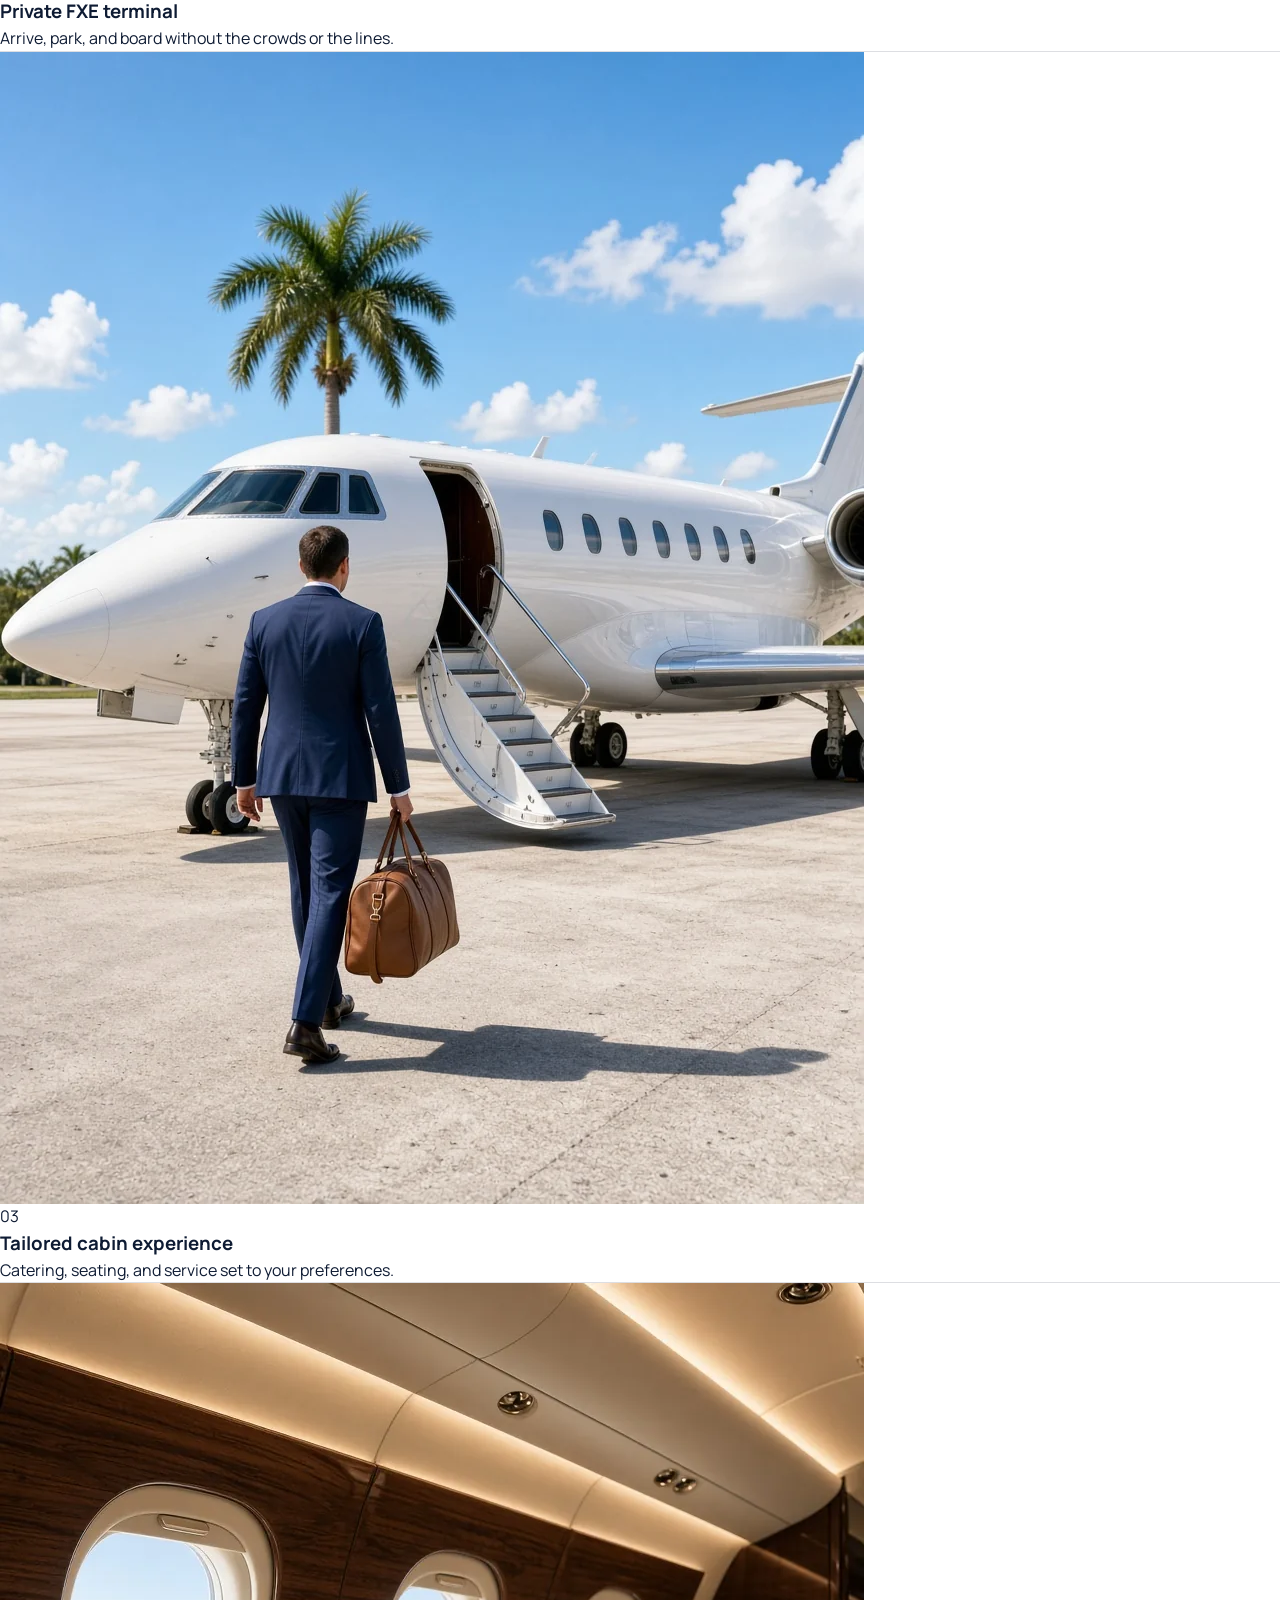
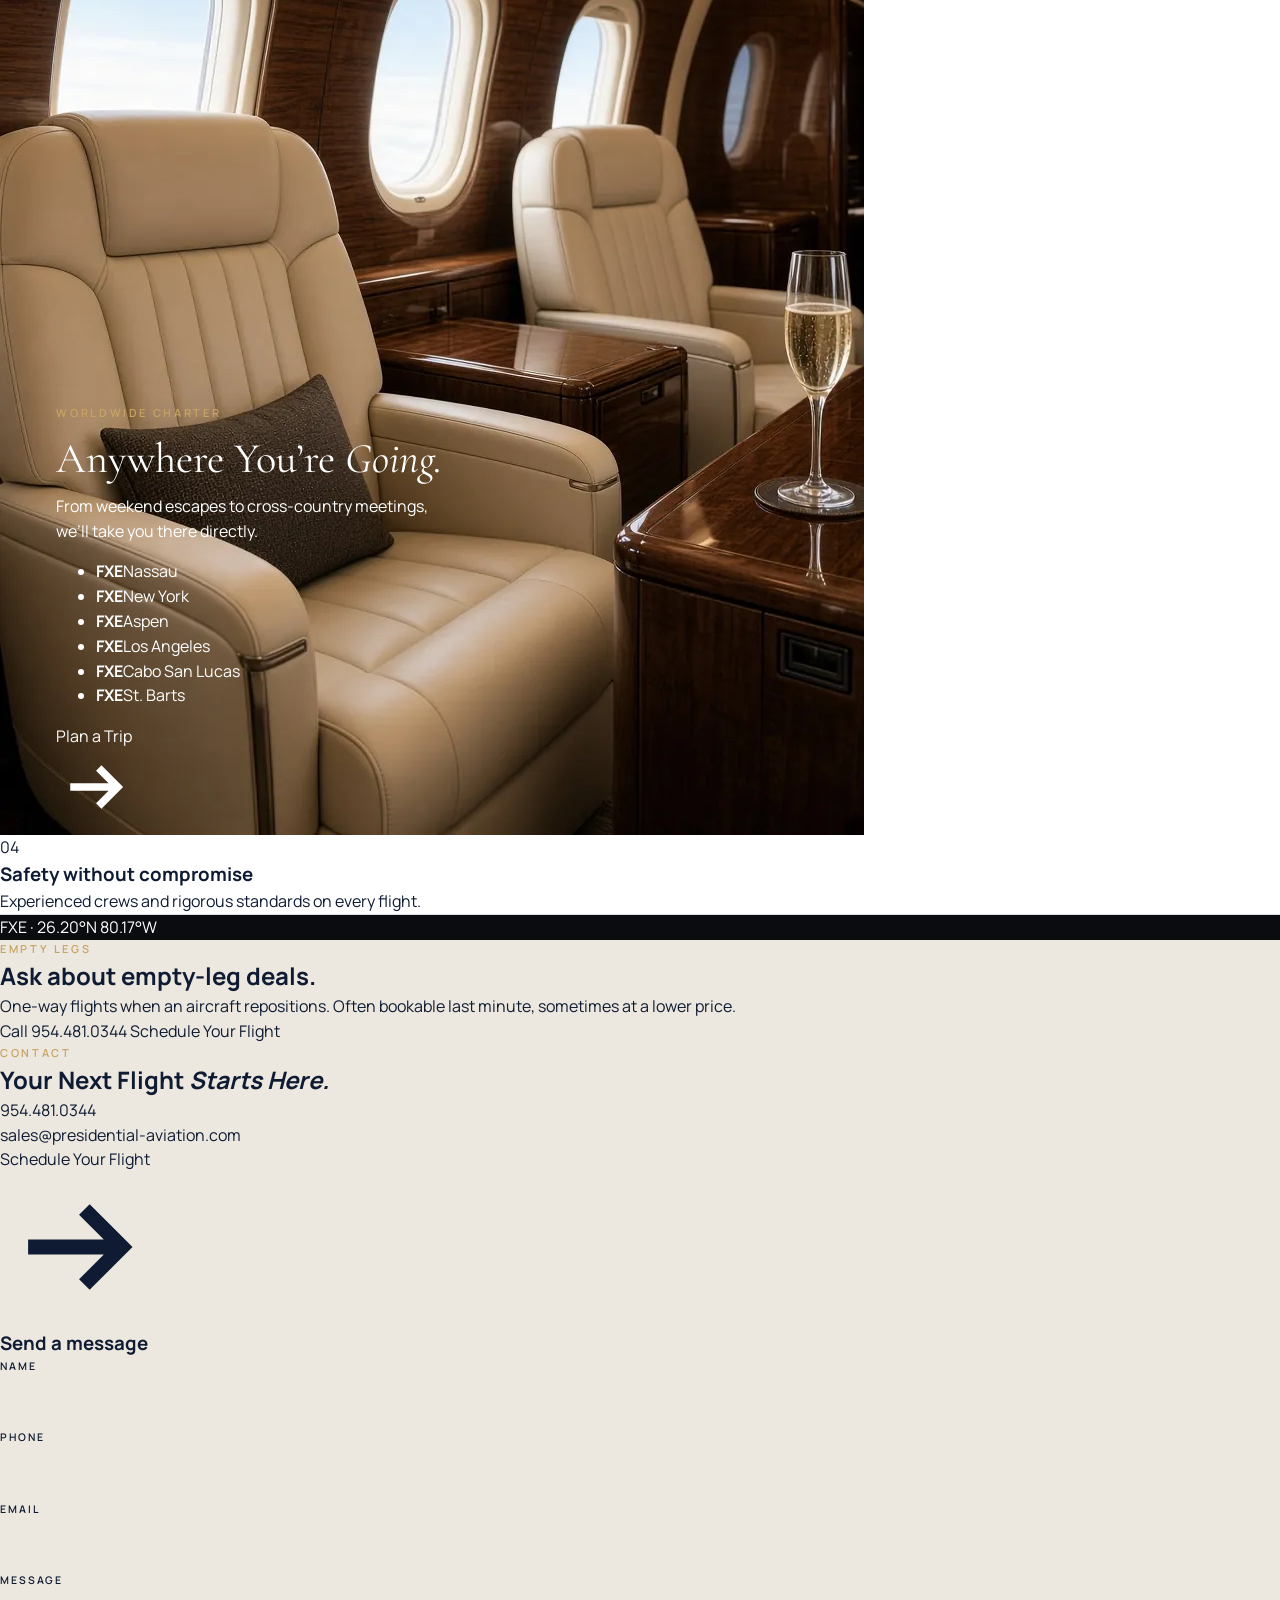
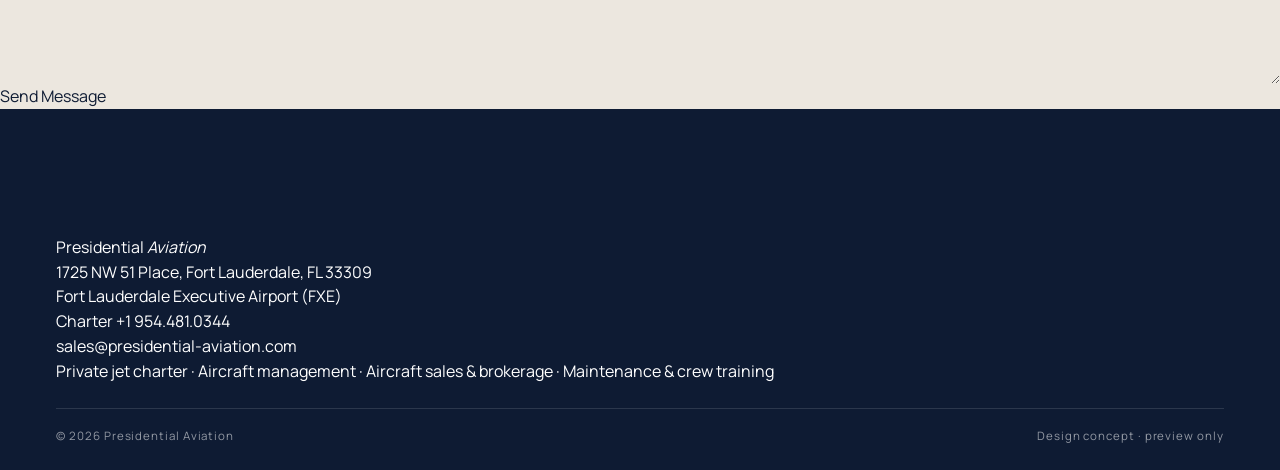
==== commit dcdd8264: "Presidential pitch v4: lean lead-capture rebuild" ====
--- a/index.html
+++ b/index.html
@@ -5,473 +5,279 @@
 <meta name="viewport" content="width=device-width, initial-scale=1, viewport-fit=cover">
 <meta name="robots" content="noindex, nofollow">
 <title>Private Jet Charter Fort Lauderdale | Presidential Aviation</title>
-<meta name="description" content="Private jet charter from Fort Lauderdale Executive Airport (FXE). Personalized service, private terminal access, and flights to wherever you need to be.">
-<meta name="theme-color" content="#15110e">
+<meta name="description" content="Private jet charter from Fort Lauderdale Executive Airport (FXE). Schedule your flight in seconds: one-way, round-trip or multi-leg.">
+<meta name="theme-color" content="#0e1b33">
 <link rel="icon" href="data:image/svg+xml,%3Csvg xmlns=%27http://www.w3.org/2000/svg%27 viewBox=%270 0 40 40%27%3E%3Ccircle cx=%2720%27 cy=%2720%27 r=%2719%27 fill=%27%230e1b33%27/%3E%3Cpath d=%27M8 22.5 L32 15.5 L27 20.5 L32 25.5 Z%27 fill=%27%23c7a463%27/%3E%3C/svg%3E">
+<link rel="preload" href="img/tarmac-day.webp" as="image" type="image/webp" fetchpriority="high" media="(min-width: 769px)">
+<link rel="preload" href="img/tarmac-day-m.webp" as="image" type="image/webp" fetchpriority="high" media="(max-width: 768px)">
+<link rel="preload" href="fonts/manrope.woff2" as="font" type="font/woff2" crossorigin>
 <link rel="preload" href="fonts/cormorant.woff2" as="font" type="font/woff2" crossorigin>
-<link rel="preload" href="fonts/manrope.woff2" as="font" type="font/woff2" crossorigin>
-<link rel="preload" href="img/tarmac-day.webp" as="image" fetchpriority="high" media="(min-width: 769px)">
-<link rel="preload" href="img/tarmac-day-m.webp" as="image" fetchpriority="high" media="(max-width: 768px)">
-<link rel="preload" href="img/sky.webp" as="image" media="(min-width: 769px)">
-<link rel="preload" href="img/sky-sm.webp" as="image" media="(max-width: 768px)">
 <link rel="stylesheet" href="css/style.css">
 <script>
-  // Decide motion mode before first paint
-  (function(){
-    var d=document.documentElement;
-    d.classList.add('js');
-    if (window.matchMedia('(prefers-reduced-motion: reduce)').matches) d.classList.add('rm');
-    if (window.matchMedia('(hover: hover) and (pointer: fine)').matches && !d.classList.contains('rm')) d.classList.add('has-cursor');
-  })();
+  (function(d){d.classList.add('js');
+    if(matchMedia('(prefers-reduced-motion: reduce)').matches)d.classList.add('rm');
+    else d.classList.add('intro-on');
+  })(document.documentElement);
 </script>
 </head>
 <body>
-
-<!-- Custom cursor (desktop only) -->
-<div class="cursor" aria-hidden="true"><div class="cursor__ring"></div><div class="cursor__dot"></div></div>
-
-<header class="nav" data-theme="dark">
+<a class="skip" href="#book-from">Skip to booking</a>
+
+<!-- PHONE: 954.481.0344 (charter line, from v2 copy) is used everywhere. Their live site (presidential-aviation.com) also lists 954.772.8622. CONFIRM which number is the lead line with Presidential before publishing. -->
+<header class="nav" id="nav">
   <a class="nav__logo" href="#top" aria-label="Presidential Aviation, back to top">
-    <svg class="nav__mark" viewBox="0 0 40 40" aria-hidden="true"><circle cx="20" cy="20" r="18.5" fill="none" stroke="currentColor" stroke-width="1"/><path d="M8 22.5 L32 15.5 L27 20.5 L32 25.5 Z" fill="currentColor" opacity=".9"/><circle cx="20" cy="20" r="14.5" fill="none" stroke="var(--gold)" stroke-width=".8"/></svg>
+    <svg class="nav__mark" viewBox="0 0 40 40" aria-hidden="true"><circle cx="20" cy="20" r="18.5" fill="none" stroke="currentColor" stroke-width="1.2"/><path d="M8 22.5 L32 15.5 L27 20.5 L32 25.5 Z" fill="currentColor"/><circle cx="20" cy="20" r="14.5" fill="none" stroke="#c7a463" stroke-width="1"/></svg>
     <span class="nav__word"><b>Presidential</b><i>Aviation</i></span>
   </a>
   <nav class="nav__links" aria-label="Primary">
-    <a href="#charter">Charter</a>
     <a href="#fleet">Fleet</a>
+    <a href="#why">Why Us</a>
+    <a href="#global">Destinations</a>
     <a href="#empty-legs">Empty Legs</a>
-    <a href="#about">About</a>
-    <a href="#quote">Quote</a>
     <a href="#contact">Contact</a>
   </nav>
   <div class="nav__cta">
-    <a class="nav__tel" href="tel:+19544810344" aria-label="Call our charter desk at 954.481.0344"><svg viewBox="0 0 24 24" aria-hidden="true"><path d="M6.6 10.8a15.1 15.1 0 0 0 6.6 6.6l2.2-2.2c.3-.3.7-.4 1-.2 1.1.4 2.3.6 3.6.6.6 0 1 .4 1 1V20c0 .6-.4 1-1 1A17 17 0 0 1 3 4c0-.6.4-1 1-1h3.5c.6 0 1 .4 1 1 0 1.3.2 2.5.6 3.6.1.3 0 .7-.2 1z" fill="currentColor"/></svg><span>954.481.0344</span></a>
-    <a class="pill pill--nav" href="#quote" data-quote><span>Schedule Your Flight</span><svg viewBox="0 0 16 16" aria-hidden="true"><path d="M3 8h10M9 4l4 4-4 4" fill="none" stroke="currentColor" stroke-width="1.4"/></svg></a>
+    <a class="nav__tel" href="tel:+19544810344" aria-label="Call 954.481.0344"><svg viewBox="0 0 24 24" aria-hidden="true"><path d="M6.6 10.8a15.1 15.1 0 0 0 6.6 6.6l2.2-2.2c.3-.3.7-.4 1-.2 1.1.4 2.3.6 3.6.6.6 0 1 .4 1 1V20c0 .6-.4 1-1 1A17 17 0 0 1 3 4c0-.6.4-1 1-1h3.5c.6 0 1 .4 1 1 0 1.3.2 2.5.6 3.6.1.3 0 .7-.2 1z" fill="currentColor"/></svg><span>954.481.0344</span></a>
+    <button class="btn btn--gold btn--sm" type="button" data-book>Schedule Your Flight</button>
   </div>
 </header>
 
-<main>
-<!-- 1 + 2 · HERO WINDOW ZOOM + GLASS STATEMENT -->
-<section class="flight" id="top" data-theme="dark" aria-label="Introduction">
-  <div class="flight__stage">
-    <div class="sky" aria-hidden="true">
-      <div class="sky__img"></div>
-      <div class="sky__clouds sky__clouds--a"></div>
-      <div class="sky__clouds sky__clouds--b"></div>
-      <div class="sky__tint"></div>
-    </div>
-
-    <div class="porthole porthole--glass" aria-hidden="true">
-      <div class="glass">
-        <div class="glass__shade"><span></span></div>
-        <div class="glass__brand"><span>Presidential</span><small>Aviation</small></div>
-        <div class="glass__reflect"></div>
+<!-- Airplane-window intro: plays once on load (CSS, ~1.7s), then removes itself. Skipped for reduced motion. -->
+<div class="intro" aria-hidden="true"><div class="intro__win"><span class="intro__shade"></span></div></div>
+
+<main id="top">
+<!-- 1 · HERO -->
+<section class="hero" aria-labelledby="hero-title">
+  <div class="hero__media" aria-hidden="true">
+    <picture>
+      <source media="(max-width: 768px)" srcset="img/tarmac-day-m.webp" width="720" height="1280">
+      <img src="img/tarmac-day.webp" alt="" width="1280" height="720" fetchpriority="high" decoding="async">
+    </picture>
+  </div>
+  <div class="hero__shade" aria-hidden="true"></div>
+  <div class="hero__in">
+    <div class="hero__copy">
+      <p class="eyebrow">Private jet charter · Fort Lauderdale Executive (FXE)</p>
+      <h1 id="hero-title">Your Sky.<br><em>Your Schedule.</em></h1>
+      <!-- ALT HEADLINE: "Wheels up on your word." -->
+      <p class="hero__lede">Private jet charter from Fort Lauderdale Executive, built around the way you travel.</p>
+    </div>
+
+    <!-- BOOKING BAR · the one main lead form (step 1 of 2). Step 2 (contact details) opens in #book-modal. -->
+    <!-- TODO: connect form endpoint (FormSubmit/CRM) after client approval -->
+    <form class="book" id="book" action="#" method="post" novalidate aria-label="Schedule your flight">
+      <fieldset class="book__trip">
+        <legend class="sr">Trip type</legend>
+        <label><input type="radio" name="trip" value="one-way" checked><span>One-way</span></label>
+        <label><input type="radio" name="trip" value="round-trip"><span>Round-trip</span></label>
+        <label><input type="radio" name="trip" value="multi-leg"><span>Multi-leg</span></label>
+      </fieldset>
+      <div class="book__row">
+        <div class="bf bf--from"><label for="book-from">From</label><input id="book-from" name="from" type="text" placeholder="City or airport" autocomplete="off" required aria-describedby="book-from-err"><p class="bf__err" id="book-from-err"></p></div>
+        <button class="book__swap" type="button" aria-label="Swap From and To"><svg viewBox="0 0 24 24" aria-hidden="true"><path d="M7 7h12l-3-3M17 17H5l3 3" fill="none" stroke="currentColor" stroke-width="1.6"/></svg></button>
+        <div class="bf bf--to"><label for="book-to">To</label><input id="book-to" name="to" type="text" placeholder="City or airport" autocomplete="off" required aria-describedby="book-to-err"><p class="bf__err" id="book-to-err"></p></div>
+        <div class="bf bf--date"><label for="book-date">Date</label><input id="book-date" name="date" type="date" required aria-describedby="book-date-err"><p class="bf__err" id="book-date-err"></p></div>
+        <div class="bf bf--ret" hidden><label for="book-return">Return</label><input id="book-return" name="return" type="date" aria-describedby="book-return-err"><p class="bf__err" id="book-return-err"></p></div>
+        <div class="bf bf--pax"><span class="bf__lab" id="book-pax-lab">Passengers</span>
+          <div class="pax" role="group" aria-labelledby="book-pax-lab">
+            <button type="button" data-pax="-1" aria-label="Fewer passengers">&minus;</button>
+            <input id="book-pax" name="passengers" type="text" inputmode="numeric" value="2" aria-label="Passengers" readonly>
+            <button type="button" data-pax="1" aria-label="More passengers">+</button>
+          </div>
+        </div>
+        <button class="btn btn--gold book__go" type="submit">Schedule Your Flight<svg viewBox="0 0 16 16" aria-hidden="true"><path d="M3 8h10M9 4l4 4-4 4" fill="none" stroke="currentColor" stroke-width="1.6"/></svg></button>
       </div>
-    </div>
-    <div class="glow" aria-hidden="true"></div>
-    <!-- 0 · RUNWAY INTRO: jet on the ramp, camera pushes into a cabin window, hands off to the porthole -->
-    <div class="runway" aria-hidden="true">
-      <div class="runway__photo"><picture><source media="(max-width: 768px)" srcset="img/tarmac-day-m.webp" width="720" height="1280"><img src="img/tarmac-day.webp" alt="" width="1280" height="720" fetchpriority="high" decoding="async"></picture></div>
-      <div class="runway__shade"></div>
-      <div class="runway__wall"></div>
-    </div>
-    <div class="porthole porthole--bezel" aria-hidden="true">
-      <svg class="bezel" viewBox="0 0 300 420" preserveAspectRatio="none">
-        <defs>
-          <linearGradient id="metal" x1="0" y1="0" x2="1" y2="1">
-            <stop offset="0" stop-color="#f5f2ec"/>
-            <stop offset=".22" stop-color="#cfc8bd"/>
-            <stop offset=".45" stop-color="#8e867b"/>
-            <stop offset=".6" stop-color="#d9d3ca"/>
-            <stop offset=".8" stop-color="#a39b90"/>
-            <stop offset="1" stop-color="#e8e3db"/>
-          </linearGradient>
-          <linearGradient id="lip" x1="0" y1="0" x2="0" y2="1">
-            <stop offset="0" stop-color="#4a443d"/>
-            <stop offset=".5" stop-color="#bdb6ab"/>
-            <stop offset="1" stop-color="#5a534b"/>
-          </linearGradient>
-          <radialGradient id="sheen" cx=".3" cy=".2" r=".9">
-            <stop offset="0" stop-color="#fff" stop-opacity=".55"/>
-            <stop offset=".5" stop-color="#fff" stop-opacity="0"/>
-          </radialGradient>
-          <mask id="hole" maskUnits="userSpaceOnUse" x="0" y="0" width="300" height="420">
-            <rect width="300" height="420" fill="#fff"/>
-            <rect x="30" y="30" width="240" height="360" rx="110" ry="112" fill="#000"/>
-          </mask>
-          <mask id="hole2" maskUnits="userSpaceOnUse" x="0" y="0" width="300" height="420">
-            <rect width="300" height="420" fill="#fff"/>
-            <rect x="21" y="21" width="258" height="378" rx="119" ry="121" fill="#000"/>
-          </mask>
-        </defs>
-        <g mask="url(#hole)">
-          <rect x="0" y="0" width="300" height="420" rx="140" ry="150" fill="url(#metal)" mask="url(#hole2)"/>
-          <rect x="0" y="0" width="300" height="420" rx="140" ry="150" fill="url(#sheen)" mask="url(#hole2)"/>
-          <rect x="21" y="21" width="258" height="378" rx="119" ry="121" fill="url(#lip)"/>
-        </g>
-        <rect x="1" y="1" width="298" height="418" rx="139" ry="149" fill="none" stroke="rgba(255,255,255,.55)" stroke-width="1.2"/>
-        <rect x="21" y="21" width="258" height="378" rx="119" ry="121" fill="none" stroke="rgba(0,0,0,.35)" stroke-width="1"/>
-        <rect x="30" y="30" width="240" height="360" rx="110" ry="112" fill="none" stroke="rgba(0,0,0,.55)" stroke-width="2.5"/>
-      </svg>
-    </div>
-
-    <div class="hl hl--l">
-      <h1 class="hl__big"><span class="ln"><span>Your</span></span><span class="ln"><span><em>Sky.</em></span></span><span class="sr"> Your Schedule.</span></h1>
-      <p class="hl__small">Private jet charter from Fort Lauderdale Executive, built around the way you travel.</p>
-    </div>
-    <div class="hl hl--r">
-      <p class="hl__big" aria-hidden="true"><span class="ln"><span>Your</span></span><span class="ln"><span><em>Schedule.</em></span></span></p>
-      <p class="hl__small">Fort Lauderdale Executive Airport · FXE</p>
-    </div>
-
-    <div class="hero-foot">
-      <span>Fort Lauderdale Executive · FXE</span>
-      <span class="hint">Scroll to board <i></i></span>
-    </div>
-
-
-    <!-- 0 · runway copy + quick route bar (above the fold on load) -->
-    <div class="runway__copy">
-      <p class="eyebrow">Private jet charter · Fort Lauderdale Executive (FXE)</p>
-      <p class="runway__title">Wheels up<br><em>on your word.</em></p>
-      <form class="rbar" action="#" method="post" novalidate data-rbar aria-label="Start your quote">
-        <div class="rbar__f rbar__f--trip"><label for="r-trip">Trip</label><select id="r-trip" name="trip"><option value="one-way">One-way</option><option value="round-trip">Round-trip</option><option value="multi-leg">Multi-leg</option></select></div>
-        <div class="rbar__f"><label for="r-from">From</label><input id="r-from" name="from" type="text" placeholder="City or airport" autocomplete="off"></div>
-        <div class="rbar__f"><label for="r-to">To</label><input id="r-to" name="to" type="text" placeholder="City or airport" autocomplete="off"></div>
-        <div class="rbar__f rbar__f--date"><label for="r-date">Date</label><input id="r-date" name="date" type="date"></div>
-        <div class="rbar__f rbar__f--pax"><label for="r-pax">Passengers</label><input id="r-pax" name="passengers" type="number" min="1" max="99" value="2" inputmode="numeric"></div>
-        <button class="pill pill--gold rbar__go" type="submit"><span>Schedule Your Flight</span><svg viewBox="0 0 16 16" aria-hidden="true"><path d="M3 8h10M9 4l4 4-4 4" fill="none" stroke="currentColor" stroke-width="1.4"/></svg></button>
+    </form>
+    <p class="hero__or">Prefer to talk? Call the charter desk <a href="tel:+19544810344">954.481.0344</a></p>
+  </div>
+</section>
+
+<!-- 2 · TRUST STRIP -->
+<!-- UNVERIFIED: confirm certifications with Presidential before publishing -->
+<section class="trust" aria-label="Safety and credentials">
+  <ul class="trust__in">
+    <li><svg viewBox="0 0 24 24" aria-hidden="true"><path d="M12 2l7 3v6c0 5-3.4 9.4-7 11-3.6-1.6-7-6-7-11V5z" fill="none" stroke="currentColor" stroke-width="1.4"/><path d="M8.5 12l2.5 2.5 4.5-5" fill="none" stroke="currentColor" stroke-width="1.6"/></svg><span><b>ARGUS</b> Platinum</span></li>
+    <li><svg viewBox="0 0 24 24" aria-hidden="true"><path d="M12 2l7 3v6c0 5-3.4 9.4-7 11-3.6-1.6-7-6-7-11V5z" fill="none" stroke="currentColor" stroke-width="1.4"/><path d="M8.5 12l2.5 2.5 4.5-5" fill="none" stroke="currentColor" stroke-width="1.6"/></svg><span><b>Wyvern</b> Wingman</span></li>
+    <li><svg viewBox="0 0 24 24" aria-hidden="true"><path d="M12 2l7 3v6c0 5-3.4 9.4-7 11-3.6-1.6-7-6-7-11V5z" fill="none" stroke="currentColor" stroke-width="1.4"/><path d="M8.5 12l2.5 2.5 4.5-5" fill="none" stroke="currentColor" stroke-width="1.6"/></svg><span><b>IS-BAO</b> Stage 2</span></li>
+    <li><svg viewBox="0 0 24 24" aria-hidden="true"><circle cx="12" cy="12" r="9.5" fill="none" stroke="currentColor" stroke-width="1.4"/><path d="M6 13.2L18 9.8l-2.5 2.5L18 14.8z" fill="currentColor"/></svg><span><b>Direct operator</b> at FXE, not a broker</span></li>
+  </ul>
+</section>
+
+<!-- 3 · FLEET · signature "Fly Private. Arrive Ready." jet reveal (time-based, plays once when in view, ~2.5s; reuses v2 jet-wire / jet-top) -->
+<section class="fleet" id="fleet" aria-labelledby="fleet-title">
+  <div class="fleet__in">
+    <div class="fleet__words" aria-hidden="true">
+      <p class="fw fw--l"><span class="m"><span>Fly</span></span><span class="m"><span><em>Private.</em></span></span></p>
+      <p class="fw fw--r"><span class="m"><span>Arrive</span></span><span class="m"><span><em>Ready.</em></span></span></p>
+    </div>
+    <div class="fleet__jet">
+      <img class="jet jet--wire" src="img/jet-wire.webp" alt="" aria-hidden="true" width="864" height="1152" loading="lazy" decoding="async">
+      <img class="jet jet--photo" src="img/jet-top.webp" alt="Top-down view of a white long-range business jet" width="864" height="1152" loading="lazy" decoding="async">
+      <span class="scan" aria-hidden="true"></span>
+    </div>
+    <div class="fleet__spec">
+      <p class="eyebrow">Featured aircraft · Gulfstream · N650MV</p>
+      <h2 id="fleet-title">G650<em>ER</em></h2>
+      <p class="fleet__cat">Ultra long range. Skip the terminal and step aboard minutes after you arrive.</p>
+      <dl class="specs">
+        <div><dt>Passengers</dt><dd>Up to 19</dd></div>
+        <div><dt>Max range</dt><dd>7,500 nm</dd></div>
+        <div><dt>Long-range cruise</dt><dd>Mach 0.85</dd></div>
+        <div><dt>Max altitude</dt><dd>51,000 ft</dd></div>
+        <div><dt>Cabin length</dt><dd>46 ft 10 in</dd></div>
+        <div><dt>Sleeps</dt><dd>Up to 10</dd></div>
+      </dl>
+      <button class="btn btn--navy" type="button" data-book>Schedule Your Flight<svg viewBox="0 0 16 16" aria-hidden="true"><path d="M3 8h10M9 4l4 4-4 4" fill="none" stroke="currentColor" stroke-width="1.6"/></svg></button>
+      <p class="fine">Manufacturer figures. Range with 8 passengers, 4 crew and NBAA IFR reserves.</p>
+    </div>
+  </div>
+</section>
+
+<!-- 4 · PERKS + STATS -->
+<section class="why" id="why" aria-labelledby="why-title">
+  <div class="why__in">
+    <div class="why__head rv">
+      <p class="eyebrow">The Presidential standard</p>
+      <h2 id="why-title">Every detail, <em>handled.</em></h2>
+      <p class="why__lede">Every flight starts with people who know your name, your preferences, and your timing. From the first call to wheels-down, Presidential Aviation handles the details so the journey feels effortless.</p>
+    </div>
+    <!-- SAMPLE stats: confirm years, fleet size and flights flown with the client -->
+    <ul class="stats rv">
+      <li><b>25+</b><span>Years in operation</span></li>
+      <li><b>12</b><span>Aircraft in fleet</span></li>
+      <li><b>15,000+</b><span>Flights flown</span></li>
+    </ul>
+    <ol class="perks">
+      <li class="perk rv"><img src="img/tarmac-day-m.webp" alt="" width="720" height="1280" loading="lazy" decoding="async"><div><span>01</span><h3>Depart on your time</h3><p>Your aircraft waits for you, not the other way around.</p></div></li>
+      <!-- CONFIRM: "Private FXE terminal" (from Rex's copy) -->
+      <li class="perk rv"><img src="img/jet-climb.webp" alt="" width="1280" height="720" loading="lazy" decoding="async"><div><span>02</span><h3>Private FXE terminal</h3><p>Arrive, park, and board without the crowds or the lines.</p></div></li>
+      <li class="perk rv"><img src="img/executive-day.webp" alt="" width="864" height="1152" loading="lazy" decoding="async"><div><span>03</span><h3>Tailored cabin experience</h3><p>Catering, seating, and service set to your preferences.</p></div></li>
+      <li class="perk rv"><img src="img/cabin.webp" alt="" width="864" height="1152" loading="lazy" decoding="async"><div><span>04</span><h3>Safety without compromise</h3><p>Experienced crews and rigorous standards on every flight.</p></div></li>
+    </ol>
+  </div>
+</section>
+
+<!-- 5 · GLOBAL · light dotted globe (canvas, drawn when in view; land data lazy-loaded) -->
+<section class="global" id="global" aria-labelledby="global-title">
+  <div class="global__in">
+    <div class="global__copy rv">
+      <p class="eyebrow">Worldwide charter</p>
+      <h2 id="global-title">Anywhere You&rsquo;re <em>Going.</em></h2>
+      <p class="global__lede">From weekend escapes to cross-country meetings, we&rsquo;ll take you there directly.</p>
+      <!-- Example destinations only, not a route list -->
+      <ul class="cities">
+        <li><b>FXE</b><i></i>Nassau</li>
+        <li><b>FXE</b><i></i>New York</li>
+        <li><b>FXE</b><i></i>Aspen</li>
+        <li><b>FXE</b><i></i>Los Angeles</li>
+        <li><b>FXE</b><i></i>Cabo San Lucas</li>
+        <li><b>FXE</b><i></i>St. Barts</li>
+      </ul>
+      <button class="btn btn--navy" type="button" data-book>Plan a Trip<svg viewBox="0 0 16 16" aria-hidden="true"><path d="M3 8h10M9 4l4 4-4 4" fill="none" stroke="currentColor" stroke-width="1.6"/></svg></button>
+    </div>
+    <div class="global__vis">
+      <canvas class="globe" width="600" height="600" role="img" aria-label="Globe showing example routes from Fort Lauderdale Executive (FXE)"></canvas>
+      <span class="global__pin"><i></i>FXE · 26.20°N 80.17°W</span>
+    </div>
+  </div>
+</section>
+
+<!-- 6 · EMPTY LEGS band -->
+<section class="legs" id="empty-legs" aria-labelledby="legs-title">
+  <div class="legs__in rv">
+    <div>
+      <p class="eyebrow">Empty legs</p>
+      <h2 id="legs-title">Ask about empty-leg deals.</h2>
+      <p>One-way flights when an aircraft repositions. Often bookable last minute, sometimes at a lower price.</p>
+    </div>
+    <div class="legs__act">
+      <a class="btn btn--gold" href="tel:+19544810344">Call 954.481.0344</a>
+      <button class="btn btn--ghost" type="button" data-book>Schedule Your Flight</button>
+    </div>
+  </div>
+</section>
+
+<!-- 7 · CLOSING CTA + CONTACT -->
+<section class="contact" id="contact" aria-labelledby="contact-title">
+  <div class="contact__in">
+    <div class="contact__cta rv">
+      <p class="eyebrow">Contact</p>
+      <h2 id="contact-title">Your Next Flight <em>Starts Here.</em></h2>
+      <a class="contact__phone" href="tel:+19544810344">954.481.0344</a>
+      <p><a href="mailto:sales@presidential-aviation.com">sales@presidential-aviation.com</a></p>
+      <button class="btn btn--gold" type="button" data-book>Schedule Your Flight<svg viewBox="0 0 16 16" aria-hidden="true"><path d="M3 8h10M9 4l4 4-4 4" fill="none" stroke="currentColor" stroke-width="1.6"/></svg></button>
+    </div>
+    <div class="contact__card rv">
+      <!-- TODO: connect form endpoint (FormSubmit/CRM) after client approval -->
+      <form class="cform" id="cform" action="#" method="post" novalidate aria-label="Send us a message">
+        <h3>Send a message</h3>
+        <div class="fld"><label for="c-name">Name</label><input id="c-name" name="name" type="text" autocomplete="name" required aria-describedby="c-name-err"><p class="fld__err" id="c-name-err"></p></div>
+        <div class="fld"><label for="c-phone">Phone</label><input id="c-phone" name="phone" type="tel" autocomplete="tel" inputmode="tel" required aria-describedby="c-phone-err"><p class="fld__err" id="c-phone-err"></p></div>
+        <div class="fld fld--full"><label for="c-email">Email</label><input id="c-email" name="email" type="email" autocomplete="email" required aria-describedby="c-email-err"><p class="fld__err" id="c-email-err"></p></div>
+        <div class="fld fld--full"><label for="c-msg">Message</label><textarea id="c-msg" name="message" rows="3" required aria-describedby="c-msg-err"></textarea><p class="fld__err" id="c-msg-err"></p></div>
+        <button class="btn btn--navy" type="submit">Send Message</button>
       </form>
-      <div class="runway__m">
-        <a class="pill pill--gold" href="#quote" data-quote><span>Schedule Your Flight</span><svg viewBox="0 0 16 16" aria-hidden="true"><path d="M3 8h10M9 4l4 4-4 4" fill="none" stroke="currentColor" stroke-width="1.4"/></svg></a>
-        <a class="runway__call" href="tel:+19544810344"><svg viewBox="0 0 24 24" aria-hidden="true"><path d="M6.6 10.8a15.1 15.1 0 0 0 6.6 6.6l2.2-2.2c.3-.3.7-.4 1-.2 1.1.4 2.3.6 3.6.6.6 0 1 .4 1 1V20c0 .6-.4 1-1 1A17 17 0 0 1 3 4c0-.6.4-1 1-1h3.5c.6 0 1 .4 1 1 0 1.3.2 2.5.6 3.6.1.3 0 .7-.2 1z" fill="currentColor"/></svg><span>Call 954.481.0344</span></a>
+      <div class="done" role="status" tabindex="-1" hidden>
+        <span class="done__tick" aria-hidden="true"><svg viewBox="0 0 24 24"><path d="M5 12.5l4.5 4.5L19 7.5" fill="none" stroke="currentColor" stroke-width="2"/></svg></span>
+        <p class="done__t">Thank you<span data-name></span>.</p>
+        <p>Your message is in. Our team will get back to you shortly. Need us now? Call <a href="tel:+19544810344">954.481.0344</a>.</p>
       </div>
-      <p class="runway__or">Or call the charter desk: <a href="tel:+19544810344">954.481.0344</a></p>
-    </div>
-    <div class="runway__hint" aria-hidden="true">Scroll to board <i></i></div>
-
-    <!-- 2 · glass statement panel -->
-    <div class="panel" id="charter">
-      <p class="eyebrow">The Presidential way</p>
-      <p class="statement">Every flight starts with people who know your name, your preferences, and your timing. From the first call to wheels-down, Presidential Aviation handles the details so the journey feels effortless.</p>
-      <div class="stats">
-        <div class="stat"><b>25+</b><span>Years in operation</span></div>
-        <div class="stat"><b>12</b><span>Aircraft in fleet</span></div>
-        <div class="stat"><b>15,000+</b><span>Flights flown</span></div>
+    </div>
+  </div>
+</section>
+</main>
+
+<footer class="foot">
+  <div class="foot__in">
+    <div>
+      <p class="foot__brand">Presidential <i>Aviation</i></p>
+      <p>1725 NW 51 Place, Fort Lauderdale, FL 33309<br>Fort Lauderdale Executive Airport (FXE)</p>
+    </div>
+    <div>
+      <p><a href="tel:+19544810344">Charter +1 954.481.0344</a></p>
+      <p><a href="mailto:sales@presidential-aviation.com">sales@presidential-aviation.com</a></p>
+    </div>
+    <div>
+      <p>Private jet charter · Aircraft management · Aircraft sales &amp; brokerage · Maintenance &amp; crew training</p>
+    </div>
+  </div>
+  <div class="foot__base"><span>© 2026 Presidential Aviation</span><span>Design concept · preview only</span></div>
+</footer>
+
+<!-- STEP 2 · contact details for the booking bar (modal on desktop, bottom sheet on mobile) -->
+<div class="sheet" id="book-modal" role="dialog" aria-modal="true" aria-labelledby="sheet-title" hidden>
+  <div class="sheet__back" data-close></div>
+  <div class="sheet__panel">
+    <button class="sheet__x" type="button" data-close aria-label="Close"><svg viewBox="0 0 24 24" aria-hidden="true"><path d="M6 6l12 12M18 6L6 18" fill="none" stroke="currentColor" stroke-width="1.6"/></svg></button>
+    <div class="sheet__body">
+      <p class="eyebrow">Step 2 of 2</p>
+      <h2 class="sheet__t" id="sheet-title">Where should we <em>send options?</em></h2>
+      <div class="sheet__trip" data-summary></div>
+      <!-- TODO: connect form endpoint (FormSubmit/CRM) after client approval -->
+      <form class="cform cform--sheet" id="book2" action="#" method="post" novalidate aria-labelledby="sheet-title">
+        <div class="fld fld--full fld--legs" hidden><label for="s-legs">Additional legs</label><textarea id="s-legs" name="legs" rows="2" placeholder="Example: then Nassau to Teterboro on Friday"></textarea></div>
+        <div class="fld fld--full"><label for="s-name">Full name</label><input id="s-name" name="name" type="text" autocomplete="name" required aria-describedby="s-name-err"><p class="fld__err" id="s-name-err"></p></div>
+        <div class="fld"><label for="s-phone">Phone</label><input id="s-phone" name="phone" type="tel" autocomplete="tel" inputmode="tel" required aria-describedby="s-phone-err"><p class="fld__err" id="s-phone-err"></p></div>
+        <div class="fld"><label for="s-email">Email</label><input id="s-email" name="email" type="email" autocomplete="email" required aria-describedby="s-email-err"><p class="fld__err" id="s-email-err"></p></div>
+        <button class="btn btn--gold btn--block" type="submit">Schedule My Flight<svg viewBox="0 0 16 16" aria-hidden="true"><path d="M3 8h10M9 4l4 4-4 4" fill="none" stroke="currentColor" stroke-width="1.6"/></svg></button>
+        <p class="fine fine--c">No obligation. Prefer to talk? <a href="tel:+19544810344">Call 954.481.0344</a></p>
+      </form>
+      <div class="done" role="status" tabindex="-1" hidden>
+        <span class="done__tick" aria-hidden="true"><svg viewBox="0 0 24 24"><path d="M5 12.5l4.5 4.5L19 7.5" fill="none" stroke="currentColor" stroke-width="2"/></svg></span>
+        <p class="done__t">Thank you<span data-name></span>.</p>
+        <p>Your request is in. A member of our charter team will reach out to confirm the details of your trip. Need it sooner? Call <a href="tel:+19544810344">954.481.0344</a>.</p>
+        <button class="btn btn--navy" type="button" data-close>Done</button>
       </div>
     </div>
-  </div>
-</section>
-
-<!-- QUOTE · early lead capture, right after the hero -->
-<section class="quote" id="quote" data-theme="light" aria-labelledby="quote-title">
-  <div class="quote__in">
-    <div class="quote__intro">
-      <p class="eyebrow">Request a quote</p>
-      <h2 id="quote-title">Tell us where<br><em>you&rsquo;re headed.</em></h2>
-      <p class="quote__lede">Share your route, date and party size. Our charter team will match the right aircraft and come back to you with options.</p>
-      <!-- SAMPLE trust row: confirm wording and response time with the client before launch -->
-<ul class="trust" aria-label="Why request with us">
-  <li><i aria-hidden="true"></i>Response within 15 minutes</li>
-  <li><i aria-hidden="true"></i>24/7 charter desk</li>
-  <li><i aria-hidden="true"></i>Departing Fort Lauderdale Executive (FXE)</li>
-</ul>
-      <a class="quote__tel" href="tel:+19544810344"><svg viewBox="0 0 24 24" aria-hidden="true"><path d="M6.6 10.8a15.1 15.1 0 0 0 6.6 6.6l2.2-2.2c.3-.3.7-.4 1-.2 1.1.4 2.3.6 3.6.6.6 0 1 .4 1 1V20c0 .6-.4 1-1 1A17 17 0 0 1 3 4c0-.6.4-1 1-1h3.5c.6 0 1 .4 1 1 0 1.3.2 2.5.6 3.6.1.3 0 .7-.2 1z" fill="currentColor"/></svg><span>954.481.0344</span></a>
-    </div>
-    <div class="quote__card">
-<!-- TODO: connect form endpoint (FormSubmit/CRM) after client approval -->
-<form class="qf qf--light" action="#" method="post" novalidate data-qf aria-label="Charter quote request">
-  <fieldset class="qf__trip">
-    <legend class="qf__label">Trip type</legend>
-    <div class="seg">
-      <label><input type="radio" name="trip" value="one-way" checked><span>One-way</span></label>
-      <label><input type="radio" name="trip" value="round-trip"><span>Round-trip</span></label>
-      <label><input type="radio" name="trip" value="multi-leg"><span>Multi-leg</span></label>
-    </div>
-  </fieldset>
-  <div class="qf__grid">
-    <div class="fld fld--from"><label for="q-from">From</label><input id="q-from" name="from" type="text" placeholder="City or airport" autocomplete="off" required aria-describedby="q-from-err"><p class="fld__err" id="q-from-err"></p></div>
-    <button class="qf__swap" type="button" aria-label="Swap departure and arrival"><svg viewBox="0 0 24 24" aria-hidden="true"><path d="M7 7h12l-3-3M17 17H5l3 3" fill="none" stroke="currentColor" stroke-width="1.5"/></svg></button>
-    <div class="fld fld--to"><label for="q-to">To</label><input id="q-to" name="to" type="text" placeholder="City or airport" autocomplete="off" required aria-describedby="q-to-err"><p class="fld__err" id="q-to-err"></p></div>
-    <div class="fld fld--date"><label for="q-date">Departure date</label><input id="q-date" name="date" type="date" required aria-describedby="q-date-err"><p class="fld__err" id="q-date-err"></p></div>
-    <div class="fld fld--ret" hidden><label for="q-return">Return date</label><input id="q-return" name="return" type="date" aria-describedby="q-return-err"><p class="fld__err" id="q-return-err"></p></div>
-    <div class="fld fld--pax"><label for="q-pax">Passengers</label><div class="pax"><button type="button" data-pax="-1" aria-label="Fewer passengers">&minus;</button><input id="q-pax" name="passengers" type="number" min="1" max="99" value="2" inputmode="numeric" required aria-describedby="q-pax-err"><button type="button" data-pax="1" aria-label="More passengers">+</button></div><p class="fld__err" id="q-pax-err"></p></div>
-    <div class="fld fld--legs" hidden><label for="q-legs">Additional legs</label><textarea id="q-legs" name="legs" rows="2" placeholder="Example: then Nassau to Teterboro on Friday"></textarea></div>
-    <div class="fld fld--name"><label for="q-name">Full name</label><input id="q-name" name="name" type="text" autocomplete="name" required aria-describedby="q-name-err"><p class="fld__err" id="q-name-err"></p></div>
-    <div class="fld fld--phone"><label for="q-phone">Phone</label><input id="q-phone" name="phone" type="tel" autocomplete="tel" inputmode="tel" required aria-describedby="q-phone-err"><p class="fld__err" id="q-phone-err"></p></div>
-    <div class="fld fld--email"><label for="q-email">Email</label><input id="q-email" name="email" type="email" autocomplete="email" required aria-describedby="q-email-err"><p class="fld__err" id="q-email-err"></p></div>
-  </div>
-  <div class="qf__foot">
-    <button class="pill pill--gold qf__submit" type="submit"><span>Schedule My Flight</span><svg viewBox="0 0 16 16" aria-hidden="true"><path d="M3 8h10M9 4l4 4-4 4" fill="none" stroke="currentColor" stroke-width="1.4"/></svg></button>
-    <p class="qf__fine">No obligation. Prefer to talk? <a href="tel:+19544810344">Call 954.481.0344</a></p>
-  </div>
-</form>
-<div class="qf__done" role="status" tabindex="-1" hidden>
-  <span class="qf__tick" aria-hidden="true"><svg viewBox="0 0 24 24"><path d="M5 12.5l4.5 4.5L19 7.5" fill="none" stroke="currentColor" stroke-width="1.8"/></svg></span>
-  <p class="qf__done-t">Thank you<span data-done-name></span>.</p>
-  <p class="qf__done-s">Your request is in. A member of our charter team will reach out to confirm the details of your trip. Need it sooner? Call <a href="tel:+19544810344">954.481.0344</a>.</p>
-  <button class="qf__again" type="button">Start another request</button>
-</div>
-    </div>
-  </div>
-</section>
-
-<!-- 3 · FLEET -->
-<section class="fleet" id="fleet" data-theme="light" aria-label="Fleet">
-  <div class="fleet__stage">
-    <div class="fleet__words" aria-hidden="true">
-      <div class="fw fw--l"><span class="mask"><span>Fly</span></span><span class="mask"><span><em>Private.</em></span></span><small>Skip the terminal. Step aboard minutes after you arrive.</small></div>
-      <div class="fw fw--r"><span class="mask"><span>Arrive</span></span><span class="mask"><span><em>Ready.</em></span></span></div>
-    </div>
-
-    <div class="fleet__jet">
-      <img class="jet jet--photo" src="img/jet-top.webp" alt="Top-down view of a white long-range business jet" width="864" height="1152" decoding="async">
-      <img class="jet jet--wire" src="img/jet-wire.webp" alt="" aria-hidden="true" width="864" height="1152" decoding="async">
-      <div class="scan" aria-hidden="true"></div>
-    </div>
-
-    <div class="spec spec--model">
-      <p class="eyebrow">Featured aircraft · Gulfstream</p>
-      <h2>G650<em>ER</em></h2>
-      <p class="spec__cat">Ultra long range</p>
-    </div>
-    <dl class="spec spec--grid">
-      <div><dt>Passengers</dt><dd>Up to 19</dd></div>
-      <div><dt>Max range</dt><dd>7,500 nm</dd></div>
-      <div><dt>Long-range cruise</dt><dd>Mach 0.85</dd></div>
-      <div><dt>Max operating speed</dt><dd>Mach 0.925</dd></div>
-      <div><dt>Cabin length</dt><dd>46 ft 10 in</dd></div>
-      <div><dt>Max altitude</dt><dd>51,000 ft</dd></div>
-    </dl>
-    <div class="spec spec--side">
-      <p>Sleeps up to 10, with 16 panoramic oval windows, 100% fresh cabin air and two Rolls-Royce BR725 engines.</p>
-      <a class="pill pill--dark" href="#quote" data-quote><span>Get a Quote</span><svg viewBox="0 0 16 16" aria-hidden="true"><path d="M3 8h10M9 4l4 4-4 4" fill="none" stroke="currentColor" stroke-width="1.4"/></svg></a>
-      <p class="spec__note">Manufacturer figures. Range with 8 passengers, 4 crew and NBAA IFR reserves.</p>
-    </div>
-  </div>
-</section>
-<aside class="cta-band cta-band--dark" data-theme="dark" aria-label="Get a quote">
-  <div class="cta-band__in">
-    <div><p class="eyebrow">Charter the right aircraft</p><p class="cta-band__t">Tell us the trip. We&rsquo;ll match the aircraft.</p></div>
-    <div class="cta-band__act">
-      <a class="pill pill--gold" href="#quote" data-quote><span>Get a Quote</span><svg viewBox="0 0 16 16" aria-hidden="true"><path d="M3 8h10M9 4l4 4-4 4" fill="none" stroke="currentColor" stroke-width="1.4"/></svg></a>
-      <a class="cta-band__call" href="tel:+19544810344"><svg viewBox="0 0 24 24" aria-hidden="true"><path d="M6.6 10.8a15.1 15.1 0 0 0 6.6 6.6l2.2-2.2c.3-.3.7-.4 1-.2 1.1.4 2.3.6 3.6.6.6 0 1 .4 1 1V20c0 .6-.4 1-1 1A17 17 0 0 1 3 4c0-.6.4-1 1-1h3.5c.6 0 1 .4 1 1 0 1.3.2 2.5.6 3.6.1.3 0 .7-.2 1z" fill="currentColor"/></svg><span>954.481.0344</span></a>
-    </div>
-  </div>
-</aside>
-
-<!-- 4 · STICKY PERKS -->
-<section class="perks" id="about" data-theme="light" aria-label="Why Presidential">
-  <div class="perks__stage">
-    <div class="perks__left">
-      <p class="eyebrow">The Presidential standard</p>
-      <h2 class="perks__title">Every detail,<br><em>handled.</em></h2>
-      <ol class="perks__list">
-        <li class="perk is-active" data-i="0">
-          <button class="perk__head" type="button"><span class="perk__n">01</span><span class="perk__t">Depart on your time</span><i class="perk__x"></i></button>
-          <div class="perk__body"><p>Your aircraft waits for you, not the other way around.</p><img class="perk__img-m" src="img/tarmac-day-m.webp" alt="" loading="lazy"></div>
-        </li>
-        <li class="perk" data-i="1">
-          <button class="perk__head" type="button"><span class="perk__n">02</span><span class="perk__t">Private FXE terminal</span><i class="perk__x"></i></button>
-          <div class="perk__body"><p>Arrive, park, and board without the crowds or the lines.</p><img class="perk__img-m" src="img/jet-climb.webp" alt="" loading="lazy"></div>
-        </li>
-        <li class="perk" data-i="2">
-          <button class="perk__head" type="button"><span class="perk__n">03</span><span class="perk__t">Tailored cabin experience</span><i class="perk__x"></i></button>
-          <div class="perk__body"><p>Catering, seating, and service set to your preferences.</p><img class="perk__img-m" src="img/executive-day.webp" alt="" loading="lazy"></div>
-        </li>
-        <li class="perk" data-i="3">
-          <button class="perk__head" type="button"><span class="perk__n">04</span><span class="perk__t">Safety without compromise</span><i class="perk__x"></i></button>
-          <div class="perk__body"><p>Experienced crews and rigorous standards on every flight.</p><img class="perk__img-m" src="img/cabin.webp" alt="" loading="lazy"></div>
-        </li>
-      </ol>
-    </div>
-    <div class="perks__right" aria-hidden="true">
-      <div class="frame">
-        <img class="frame__img is-on" src="img/tarmac-day-m.webp" alt="" loading="lazy">
-        <img class="frame__img" src="img/jet-climb.webp" alt="" loading="lazy">
-        <img class="frame__img" src="img/executive-day.webp" alt="" loading="lazy">
-        <img class="frame__img" src="img/cabin.webp" alt="" loading="lazy">
-        <span class="frame__count"><b>01</b> / 04</span>
-      </div>
-    </div>
-  </div>
-</section>
-<aside class="cta-band cta-band--light" data-theme="light" aria-label="Get a quote">
-  <div class="cta-band__in">
-    <div><p class="eyebrow">Every detail, handled</p><p class="cta-band__t">Your schedule, our team. Start with a quote.</p></div>
-    <div class="cta-band__act">
-      <a class="pill pill--gold" href="#quote" data-quote><span>Get a Quote</span><svg viewBox="0 0 16 16" aria-hidden="true"><path d="M3 8h10M9 4l4 4-4 4" fill="none" stroke="currentColor" stroke-width="1.4"/></svg></a>
-      <a class="cta-band__call" href="tel:+19544810344"><svg viewBox="0 0 24 24" aria-hidden="true"><path d="M6.6 10.8a15.1 15.1 0 0 0 6.6 6.6l2.2-2.2c.3-.3.7-.4 1-.2 1.1.4 2.3.6 3.6.6.6 0 1 .4 1 1V20c0 .6-.4 1-1 1A17 17 0 0 1 3 4c0-.6.4-1 1-1h3.5c.6 0 1 .4 1 1 0 1.3.2 2.5.6 3.6.1.3 0 .7-.2 1z" fill="currentColor"/></svg><span>954.481.0344</span></a>
-    </div>
-  </div>
-</aside>
-
-<!-- 5 · GLOBAL -->
-<section class="global" id="global" data-theme="dark" aria-label="Global reach">
-  <div class="global__stage">
-    <div class="global__word" aria-hidden="true">Global</div>
-    <canvas class="globe" aria-hidden="true"></canvas>
-    <div class="global__copy">
-      <p class="eyebrow eyebrow--gold">Worldwide charter</p>
-      <h2>Anywhere You&rsquo;re Going.</h2>
-      <p class="global__line">From weekend escapes to cross-country meetings, we&rsquo;ll take you there directly.</p>
-      <a class="pill pill--route" href="#quote" data-quote>
-        <span>Fly anywhere</span>
-        <svg viewBox="0 0 16 16" aria-hidden="true"><path d="M3 8h10M9 4l4 4-4 4" fill="none" stroke="currentColor" stroke-width="1.4"/></svg>
-        <span class="route" aria-live="polite"><span class="route__city">Nassau</span></span>
-      </a>
-    </div>
-    <div class="card">
-      <p class="card__big">15,000+</p>
-      <p class="card__label">flights</p>
-      <p class="card__sub">Flown from Fort Lauderdale Executive and beyond.</p>
-      <span class="card__pin"><i></i>FXE · 26.20°N 80.17°W</span>
-    </div>
-  </div>
-</section>
-<aside class="cta-band cta-band--light" data-theme="light" aria-label="Get a quote">
-  <div class="cta-band__in">
-    <div><p class="eyebrow">Wherever you&rsquo;re going</p><p class="cta-band__t">Pick a destination. We&rsquo;ll plan the flight.</p></div>
-    <div class="cta-band__act">
-      <a class="pill pill--gold" href="#quote" data-quote><span>Get a Quote</span><svg viewBox="0 0 16 16" aria-hidden="true"><path d="M3 8h10M9 4l4 4-4 4" fill="none" stroke="currentColor" stroke-width="1.4"/></svg></a>
-      <a class="cta-band__call" href="tel:+19544810344"><svg viewBox="0 0 24 24" aria-hidden="true"><path d="M6.6 10.8a15.1 15.1 0 0 0 6.6 6.6l2.2-2.2c.3-.3.7-.4 1-.2 1.1.4 2.3.6 3.6.6.6 0 1 .4 1 1V20c0 .6-.4 1-1 1A17 17 0 0 1 3 4c0-.6.4-1 1-1h3.5c.6 0 1 .4 1 1 0 1.3.2 2.5.6 3.6.1.3 0 .7-.2 1z" fill="currentColor"/></svg><span>954.481.0344</span></a>
-    </div>
-  </div>
-</aside>
-</main>
-
-<footer class="foot" id="contact" data-theme="dark">
-  <div class="foot__top">
-    <div class="foot__cta">
-      <p class="eyebrow eyebrow--gold">Contact</p>
-      <h2 id="foot-title">Your Next Flight<br><em>Starts Here.</em></h2>
-      <a class="foot__phone" href="tel:+19544810344">+1 954.481.0344</a>
-      <p class="foot__mail"><a href="mailto:sales@presidential-aviation.com">sales@presidential-aviation.com</a></p>
-    </div>
-    <div class="foot__form">
-<!-- TODO: connect form endpoint (FormSubmit/CRM) after client approval -->
-<form class="qf qf--dark" action="#" method="post" novalidate data-qf aria-labelledby="foot-title">
-  <fieldset class="qf__trip">
-    <legend class="qf__label">Trip type</legend>
-    <div class="seg">
-      <label><input type="radio" name="trip" value="one-way" checked><span>One-way</span></label>
-      <label><input type="radio" name="trip" value="round-trip"><span>Round-trip</span></label>
-      <label><input type="radio" name="trip" value="multi-leg"><span>Multi-leg</span></label>
-    </div>
-  </fieldset>
-  <div class="qf__grid">
-    <div class="fld fld--from"><label for="f-from">From</label><input id="f-from" name="from" type="text" placeholder="City or airport" autocomplete="off" required aria-describedby="f-from-err"><p class="fld__err" id="f-from-err"></p></div>
-    <button class="qf__swap" type="button" aria-label="Swap departure and arrival"><svg viewBox="0 0 24 24" aria-hidden="true"><path d="M7 7h12l-3-3M17 17H5l3 3" fill="none" stroke="currentColor" stroke-width="1.5"/></svg></button>
-    <div class="fld fld--to"><label for="f-to">To</label><input id="f-to" name="to" type="text" placeholder="City or airport" autocomplete="off" required aria-describedby="f-to-err"><p class="fld__err" id="f-to-err"></p></div>
-    <div class="fld fld--date"><label for="f-date">Departure date</label><input id="f-date" name="date" type="date" required aria-describedby="f-date-err"><p class="fld__err" id="f-date-err"></p></div>
-    <div class="fld fld--ret" hidden><label for="f-return">Return date</label><input id="f-return" name="return" type="date" aria-describedby="f-return-err"><p class="fld__err" id="f-return-err"></p></div>
-    <div class="fld fld--pax"><label for="f-pax">Passengers</label><div class="pax"><button type="button" data-pax="-1" aria-label="Fewer passengers">&minus;</button><input id="f-pax" name="passengers" type="number" min="1" max="99" value="2" inputmode="numeric" required aria-describedby="f-pax-err"><button type="button" data-pax="1" aria-label="More passengers">+</button></div><p class="fld__err" id="f-pax-err"></p></div>
-    <div class="fld fld--legs" hidden><label for="f-legs">Additional legs</label><textarea id="f-legs" name="legs" rows="2" placeholder="Example: then Nassau to Teterboro on Friday"></textarea></div>
-    <div class="fld fld--name"><label for="f-name">Full name</label><input id="f-name" name="name" type="text" autocomplete="name" required aria-describedby="f-name-err"><p class="fld__err" id="f-name-err"></p></div>
-    <div class="fld fld--phone"><label for="f-phone">Phone</label><input id="f-phone" name="phone" type="tel" autocomplete="tel" inputmode="tel" required aria-describedby="f-phone-err"><p class="fld__err" id="f-phone-err"></p></div>
-    <div class="fld fld--email"><label for="f-email">Email</label><input id="f-email" name="email" type="email" autocomplete="email" required aria-describedby="f-email-err"><p class="fld__err" id="f-email-err"></p></div>
-  </div>
-  <div class="qf__foot">
-    <button class="pill pill--gold qf__submit" type="submit"><span>Schedule My Flight</span><svg viewBox="0 0 16 16" aria-hidden="true"><path d="M3 8h10M9 4l4 4-4 4" fill="none" stroke="currentColor" stroke-width="1.4"/></svg></button>
-    <p class="qf__fine">No obligation. Prefer to talk? <a href="tel:+19544810344">Call 954.481.0344</a></p>
-  </div>
-</form>
-<div class="qf__done" role="status" tabindex="-1" hidden>
-  <span class="qf__tick" aria-hidden="true"><svg viewBox="0 0 24 24"><path d="M5 12.5l4.5 4.5L19 7.5" fill="none" stroke="currentColor" stroke-width="1.8"/></svg></span>
-  <p class="qf__done-t">Thank you<span data-done-name></span>.</p>
-  <p class="qf__done-s">Your request is in. A member of our charter team will reach out to confirm the details of your trip. Need it sooner? Call <a href="tel:+19544810344">954.481.0344</a>.</p>
-  <button class="qf__again" type="button">Start another request</button>
-</div>
-    </div>
-  </div>
-  <div class="foot__mid">
-    <div class="foot__cols">
-      <div>
-        <h3>Base</h3>
-        <p>1725 NW 51 Place<br>Fort Lauderdale, FL 33309</p>
-        <p class="muted">Fort Lauderdale Executive Airport (FXE)</p>
-        <p><a href="mailto:sales@presidential-aviation.com">sales@presidential-aviation.com</a></p>
-      </div>
-      <div>
-        <h3>Call</h3>
-        <p><a href="tel:+19544810344">Charter +1 954.481.0344</a><br><a href="tel:+19547728622">Office +1 954.772.8622</a><br><a href="tel:+18887728622">Toll-free 1.888.772.8622</a></p>
-      </div>
-      <div id="empty-legs">
-        <h3>Empty legs</h3>
-        <p>One-way flights when an aircraft repositions. Often bookable last minute, sometimes at a lower price. Call for current availability.</p>
-      </div>
-      <div>
-        <h3>Services</h3>
-        <p>Private jet charter<br>Aircraft management<br>Aircraft sales &amp; brokerage<br>Maintenance &amp; crew training</p>
-      </div>
-    </div>
-  </div>
-  <div class="foot__word" aria-hidden="true">Presidential</div>
-  <div class="foot__base">
-    <span>© 2026 Presidential Aviation</span>
-    <span>Design concept · preview only</span>
-  </div>
-</footer>
-
-<!-- Quote modal (opened by every "Schedule Your Flight" / "Get a Quote" button) -->
-<div class="qm" id="quote-modal" role="dialog" aria-modal="true" aria-labelledby="qm-title" hidden>
-  <div class="qm__back" data-qm-close></div>
-  <div class="qm__panel">
-    <button class="qm__x" type="button" data-qm-close aria-label="Close quote form"><svg viewBox="0 0 24 24" aria-hidden="true"><path d="M6 6l12 12M18 6L6 18" fill="none" stroke="currentColor" stroke-width="1.5"/></svg></button>
-    <p class="eyebrow">Schedule your flight</p>
-    <h2 class="qm__t" id="qm-title">Request a <em>quote</em></h2>
-    <!-- SAMPLE trust row: confirm wording and response time with the client before launch -->
-<ul class="trust" aria-label="Why request with us">
-  <li><i aria-hidden="true"></i>Response within 15 minutes</li>
-  <li><i aria-hidden="true"></i>24/7 charter desk</li>
-  <li><i aria-hidden="true"></i>Departing Fort Lauderdale Executive (FXE)</li>
-</ul>
-<!-- TODO: connect form endpoint (FormSubmit/CRM) after client approval -->
-<form class="qf qf--light" action="#" method="post" novalidate data-qf aria-label="Charter quote request">
-  <fieldset class="qf__trip">
-    <legend class="qf__label">Trip type</legend>
-    <div class="seg">
-      <label><input type="radio" name="trip" value="one-way" checked><span>One-way</span></label>
-      <label><input type="radio" name="trip" value="round-trip"><span>Round-trip</span></label>
-      <label><input type="radio" name="trip" value="multi-leg"><span>Multi-leg</span></label>
-    </div>
-  </fieldset>
-  <div class="qf__grid">
-    <div class="fld fld--from"><label for="m-from">From</label><input id="m-from" name="from" type="text" placeholder="City or airport" autocomplete="off" required aria-describedby="m-from-err"><p class="fld__err" id="m-from-err"></p></div>
-    <button class="qf__swap" type="button" aria-label="Swap departure and arrival"><svg viewBox="0 0 24 24" aria-hidden="true"><path d="M7 7h12l-3-3M17 17H5l3 3" fill="none" stroke="currentColor" stroke-width="1.5"/></svg></button>
-    <div class="fld fld--to"><label for="m-to">To</label><input id="m-to" name="to" type="text" placeholder="City or airport" autocomplete="off" required aria-describedby="m-to-err"><p class="fld__err" id="m-to-err"></p></div>
-    <div class="fld fld--date"><label for="m-date">Departure date</label><input id="m-date" name="date" type="date" required aria-describedby="m-date-err"><p class="fld__err" id="m-date-err"></p></div>
-    <div class="fld fld--ret" hidden><label for="m-return">Return date</label><input id="m-return" name="return" type="date" aria-describedby="m-return-err"><p class="fld__err" id="m-return-err"></p></div>
-    <div class="fld fld--pax"><label for="m-pax">Passengers</label><div class="pax"><button type="button" data-pax="-1" aria-label="Fewer passengers">&minus;</button><input id="m-pax" name="passengers" type="number" min="1" max="99" value="2" inputmode="numeric" required aria-describedby="m-pax-err"><button type="button" data-pax="1" aria-label="More passengers">+</button></div><p class="fld__err" id="m-pax-err"></p></div>
-    <div class="fld fld--legs" hidden><label for="m-legs">Additional legs</label><textarea id="m-legs" name="legs" rows="2" placeholder="Example: then Nassau to Teterboro on Friday"></textarea></div>
-    <div class="fld fld--name"><label for="m-name">Full name</label><input id="m-name" name="name" type="text" autocomplete="name" required aria-describedby="m-name-err"><p class="fld__err" id="m-name-err"></p></div>
-    <div class="fld fld--phone"><label for="m-phone">Phone</label><input id="m-phone" name="phone" type="tel" autocomplete="tel" inputmode="tel" required aria-describedby="m-phone-err"><p class="fld__err" id="m-phone-err"></p></div>
-    <div class="fld fld--email"><label for="m-email">Email</label><input id="m-email" name="email" type="email" autocomplete="email" required aria-describedby="m-email-err"><p class="fld__err" id="m-email-err"></p></div>
-  </div>
-  <div class="qf__foot">
-    <button class="pill pill--gold qf__submit" type="submit"><span>Schedule My Flight</span><svg viewBox="0 0 16 16" aria-hidden="true"><path d="M3 8h10M9 4l4 4-4 4" fill="none" stroke="currentColor" stroke-width="1.4"/></svg></button>
-    <p class="qf__fine">No obligation. Prefer to talk? <a href="tel:+19544810344">Call 954.481.0344</a></p>
-  </div>
-</form>
-<div class="qf__done" role="status" tabindex="-1" hidden>
-  <span class="qf__tick" aria-hidden="true"><svg viewBox="0 0 24 24"><path d="M5 12.5l4.5 4.5L19 7.5" fill="none" stroke="currentColor" stroke-width="1.8"/></svg></span>
-  <p class="qf__done-t">Thank you<span data-done-name></span>.</p>
-  <p class="qf__done-s">Your request is in. A member of our charter team will reach out to confirm the details of your trip. Need it sooner? Call <a href="tel:+19544810344">954.481.0344</a>.</p>
-  <button class="qf__again" type="button">Start another request</button>
-</div>
   </div>
 </div>
 
 <!-- Mobile sticky action bar -->
 <div class="mbar">
-  <a class="mbar__call" href="tel:+19544810344" aria-label="Call 954.481.0344"><svg viewBox="0 0 24 24" aria-hidden="true"><path d="M6.6 10.8a15.1 15.1 0 0 0 6.6 6.6l2.2-2.2c.3-.3.7-.4 1-.2 1.1.4 2.3.6 3.6.6.6 0 1 .4 1 1V20c0 .6-.4 1-1 1A17 17 0 0 1 3 4c0-.6.4-1 1-1h3.5c.6 0 1 .4 1 1 0 1.3.2 2.5.6 3.6.1.3 0 .7-.2 1z" fill="currentColor"/></svg><span>Call</span></a>
-  <a class="mbar__go" href="#quote" data-quote><span>Schedule Your Flight</span><svg viewBox="0 0 16 16" aria-hidden="true"><path d="M3 8h10M9 4l4 4-4 4" fill="none" stroke="currentColor" stroke-width="1.4"/></svg></a>
+  <a class="mbar__call" href="tel:+19544810344" aria-label="Call 954.481.0344"><svg viewBox="0 0 24 24" aria-hidden="true"><path d="M6.6 10.8a15.1 15.1 0 0 0 6.6 6.6l2.2-2.2c.3-.3.7-.4 1-.2 1.1.4 2.3.6 3.6.6.6 0 1 .4 1 1V20c0 .6-.4 1-1 1A17 17 0 0 1 3 4c0-.6.4-1 1-1h3.5c.6 0 1 .4 1 1 0 1.3.2 2.5.6 3.6.1.3 0 .7-.2 1z" fill="currentColor"/></svg>Call</a>
+  <button class="mbar__go" type="button" data-book>Schedule Your Flight</button>
 </div>
 
-<script src="vendor/gsap.min.js" defer></script>
-<script src="vendor/ScrollTrigger.min.js" defer></script>
-<script src="vendor/lenis.min.js" defer></script>
-<script src="js/land.js" defer></script>
-<script src="js/globe.js" defer></script>
 <script src="js/main.js" defer></script>
 </body>
 </html>
--- a/css/style.css
+++ b/css/style.css
@@ -504,3 +504,29 @@
 .runway__copy{bottom:0;pointer-events:none}
 .runway__copy > *{pointer-events:auto}
 .qf [hidden],.qf[hidden],.qf__done[hidden]{display:none!important}
+
+/* =====================================================
+   v3.1 · daytime / sunny pass
+   ===================================================== */
+:root{--wall:#ece7df;--gold-deep:#9a7638}
+.runway__photo picture{display:block;width:100%;height:100%}
+.runway__photo img{object-position:50% 60%}
+@media (max-width:768px){.runway__photo img{object-position:60% 50%}}
+/* keep white copy crisp over a bright sky: soft navy wash top-left + bottom for the route bar */
+.runway__shade{background:
+  linear-gradient(100deg,rgba(9,22,48,.55) 0%,rgba(9,22,48,.22) 34%,rgba(9,22,48,0) 58%),
+  linear-gradient(180deg,rgba(9,22,48,.35) 0%,rgba(9,22,48,0) 22%,rgba(9,22,48,0) 70%,rgba(9,22,48,.35) 100%)}
+@media (max-width:768px){.runway__shade{background:linear-gradient(180deg,rgba(9,22,48,.55) 0%,rgba(9,22,48,.3) 38%,rgba(9,22,48,0) 55%,rgba(9,22,48,0) 80%,rgba(9,22,48,.3) 100%)}}
+.runway__title{text-shadow:0 2px 24px rgba(5,15,35,.35)}
+/* light, sunlit cabin around the porthole */
+.glow{background:radial-gradient(ellipse 46% 62% at 50% 50%,rgba(255,250,238,.85) 0%,rgba(255,246,228,.35) 45%,rgba(255,255,255,0) 72%),radial-gradient(ellipse 120% 90% at 50% 50%,rgba(14,27,51,0) 60%,rgba(14,27,51,.12) 100%)}
+.porthole--bezel{filter:drop-shadow(0 26px 36px rgba(14,27,51,.22))}
+.sky__tint{background:linear-gradient(180deg,#bcd8f0 0%,#e4eef7 60%,#f6f1e6 100%);opacity:.5}
+.rm .sky__tint{opacity:.2}
+.hl{color:var(--navy)}
+.hl--r .hl__big em{color:var(--gold-deep)}
+
+.hero-foot{color:rgba(14,27,51,.62)}
+.hint i{background:linear-gradient(rgba(14,27,51,0),var(--navy))}
+.hl__small{color:rgba(14,27,51,.8)}
+.rm-runway .rbar{position:absolute}
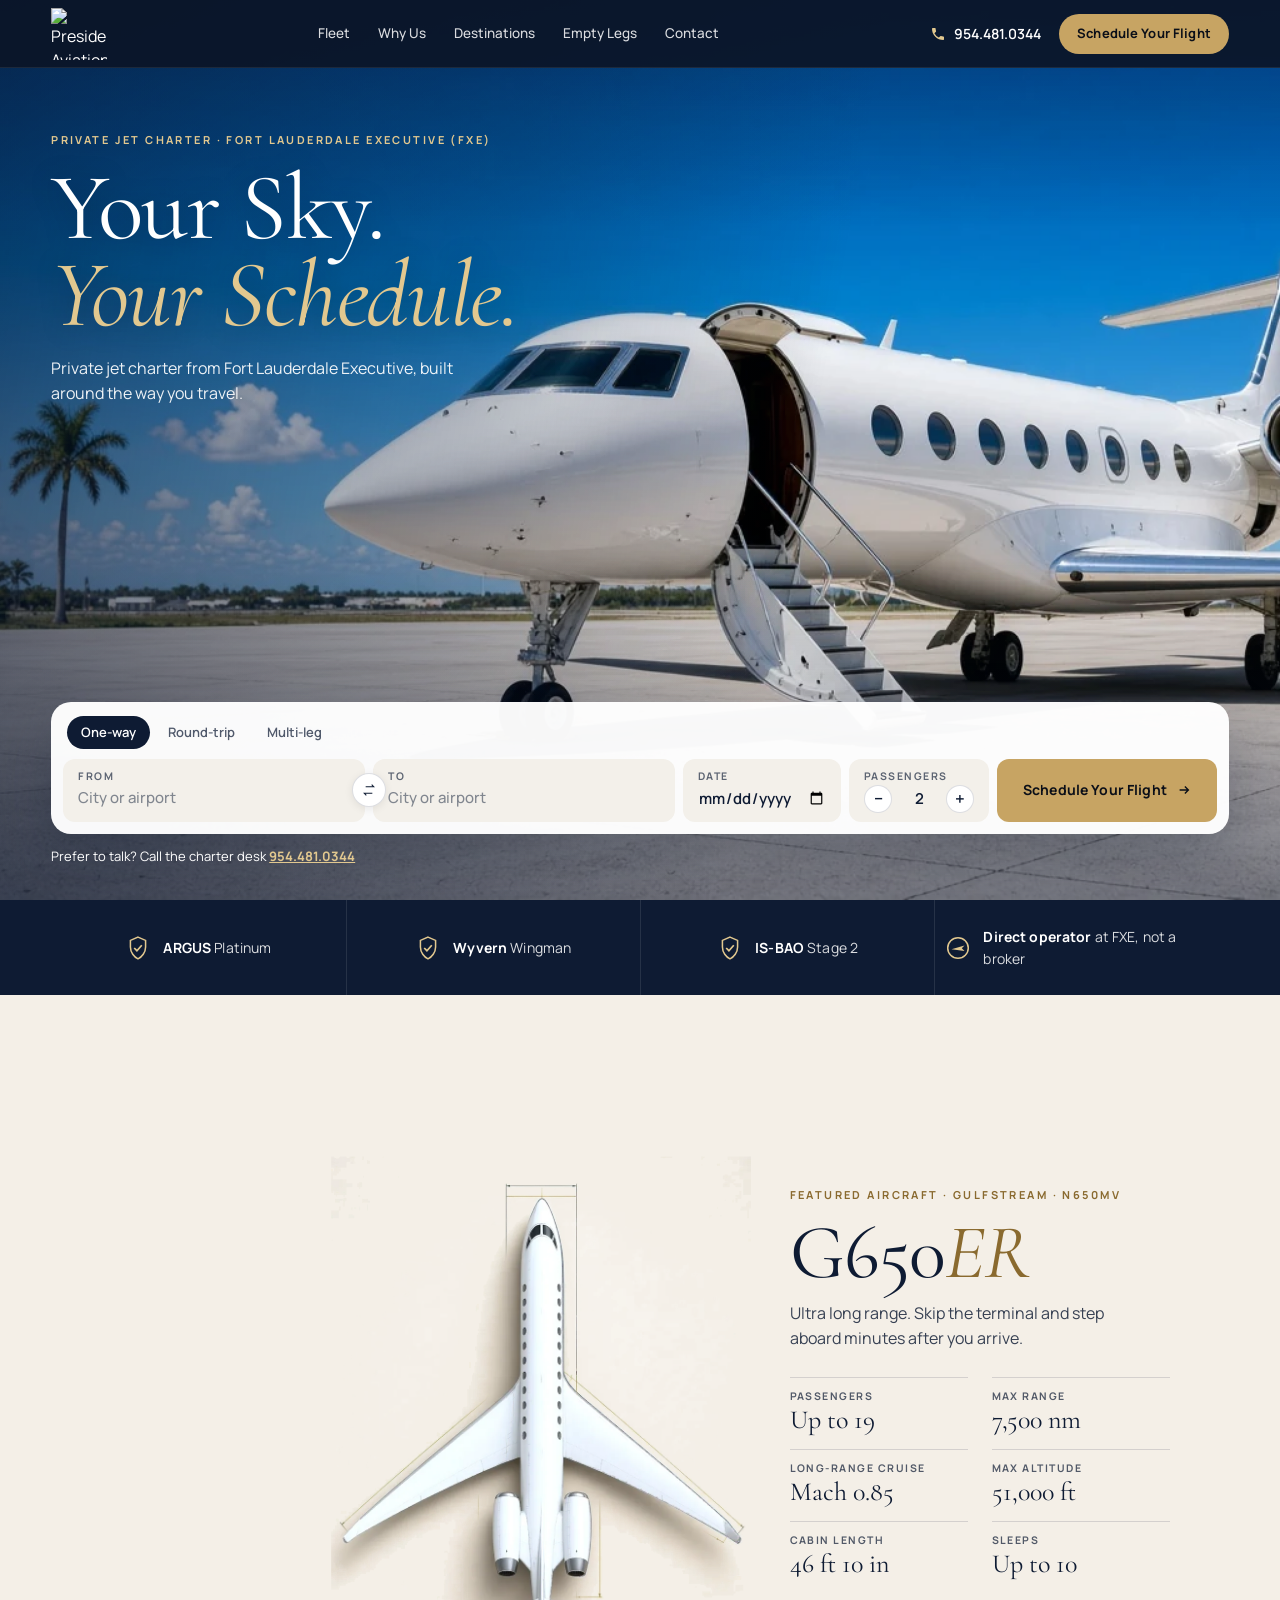
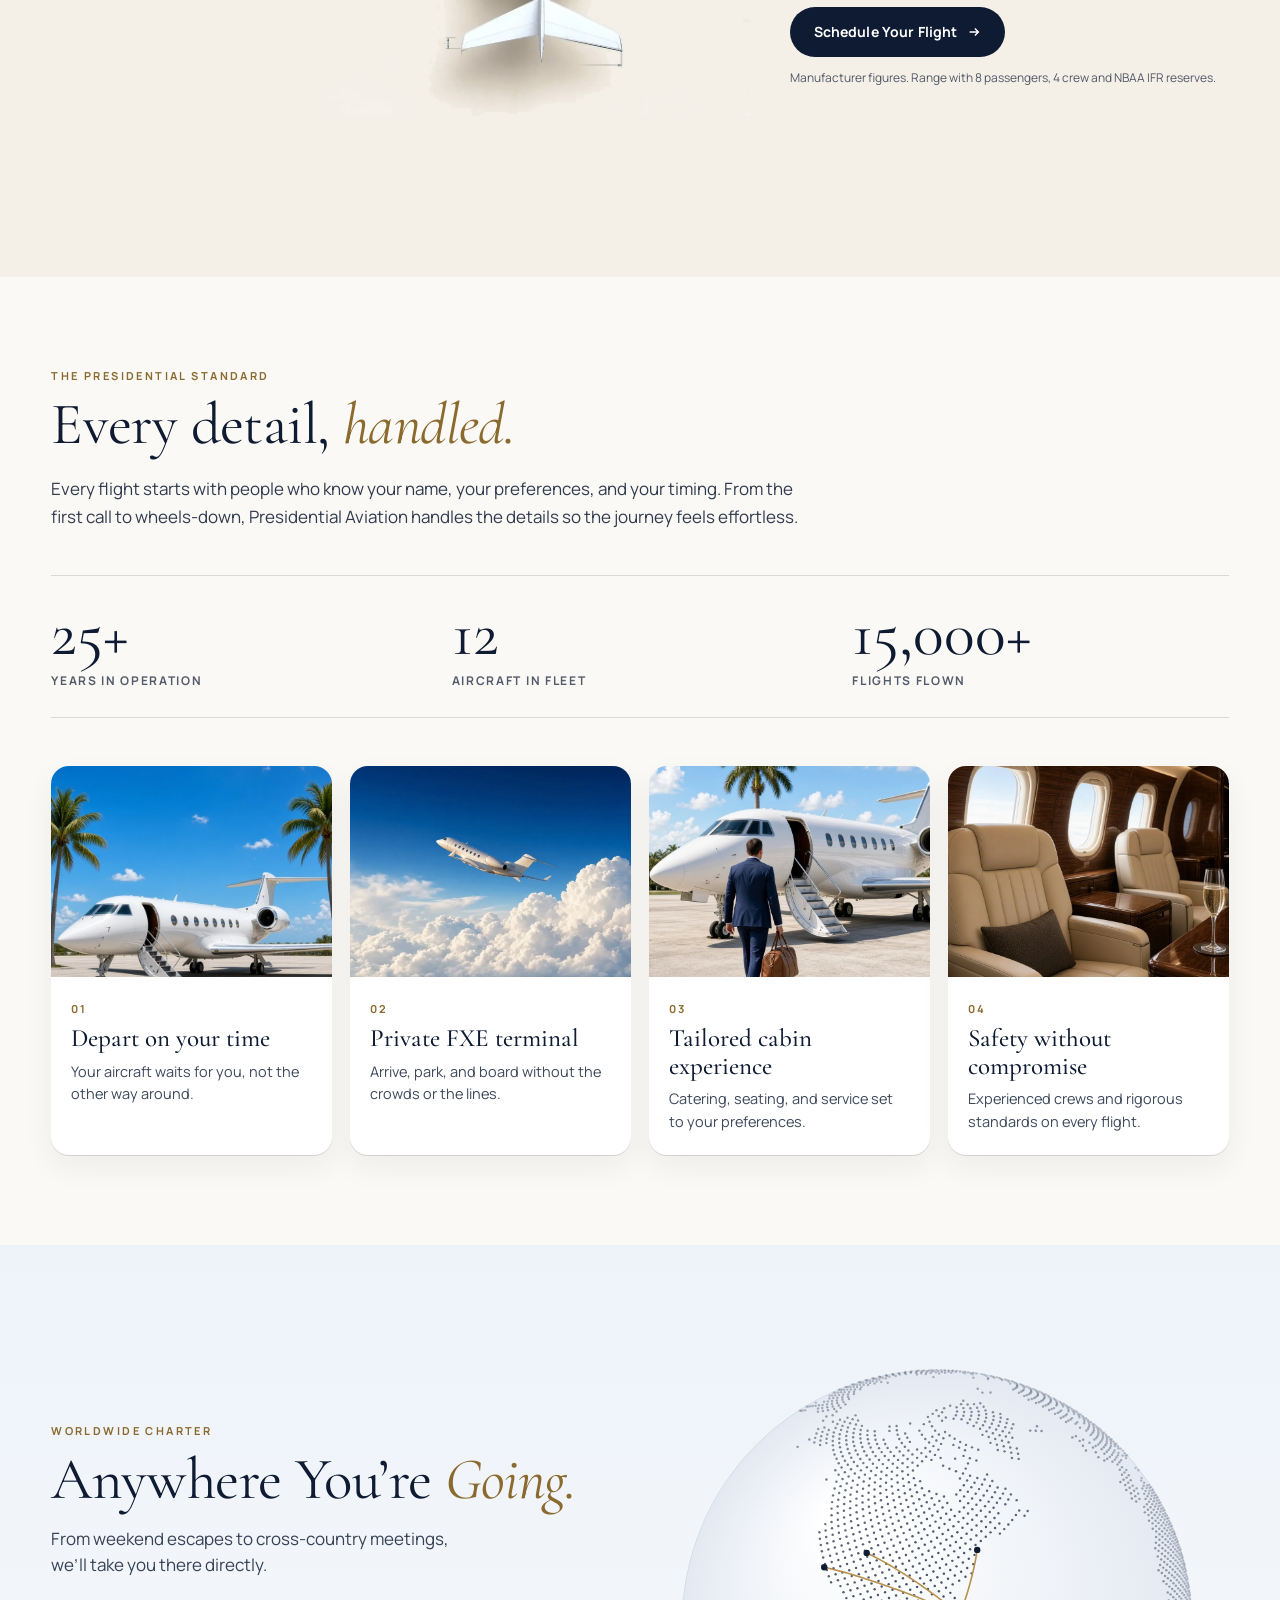
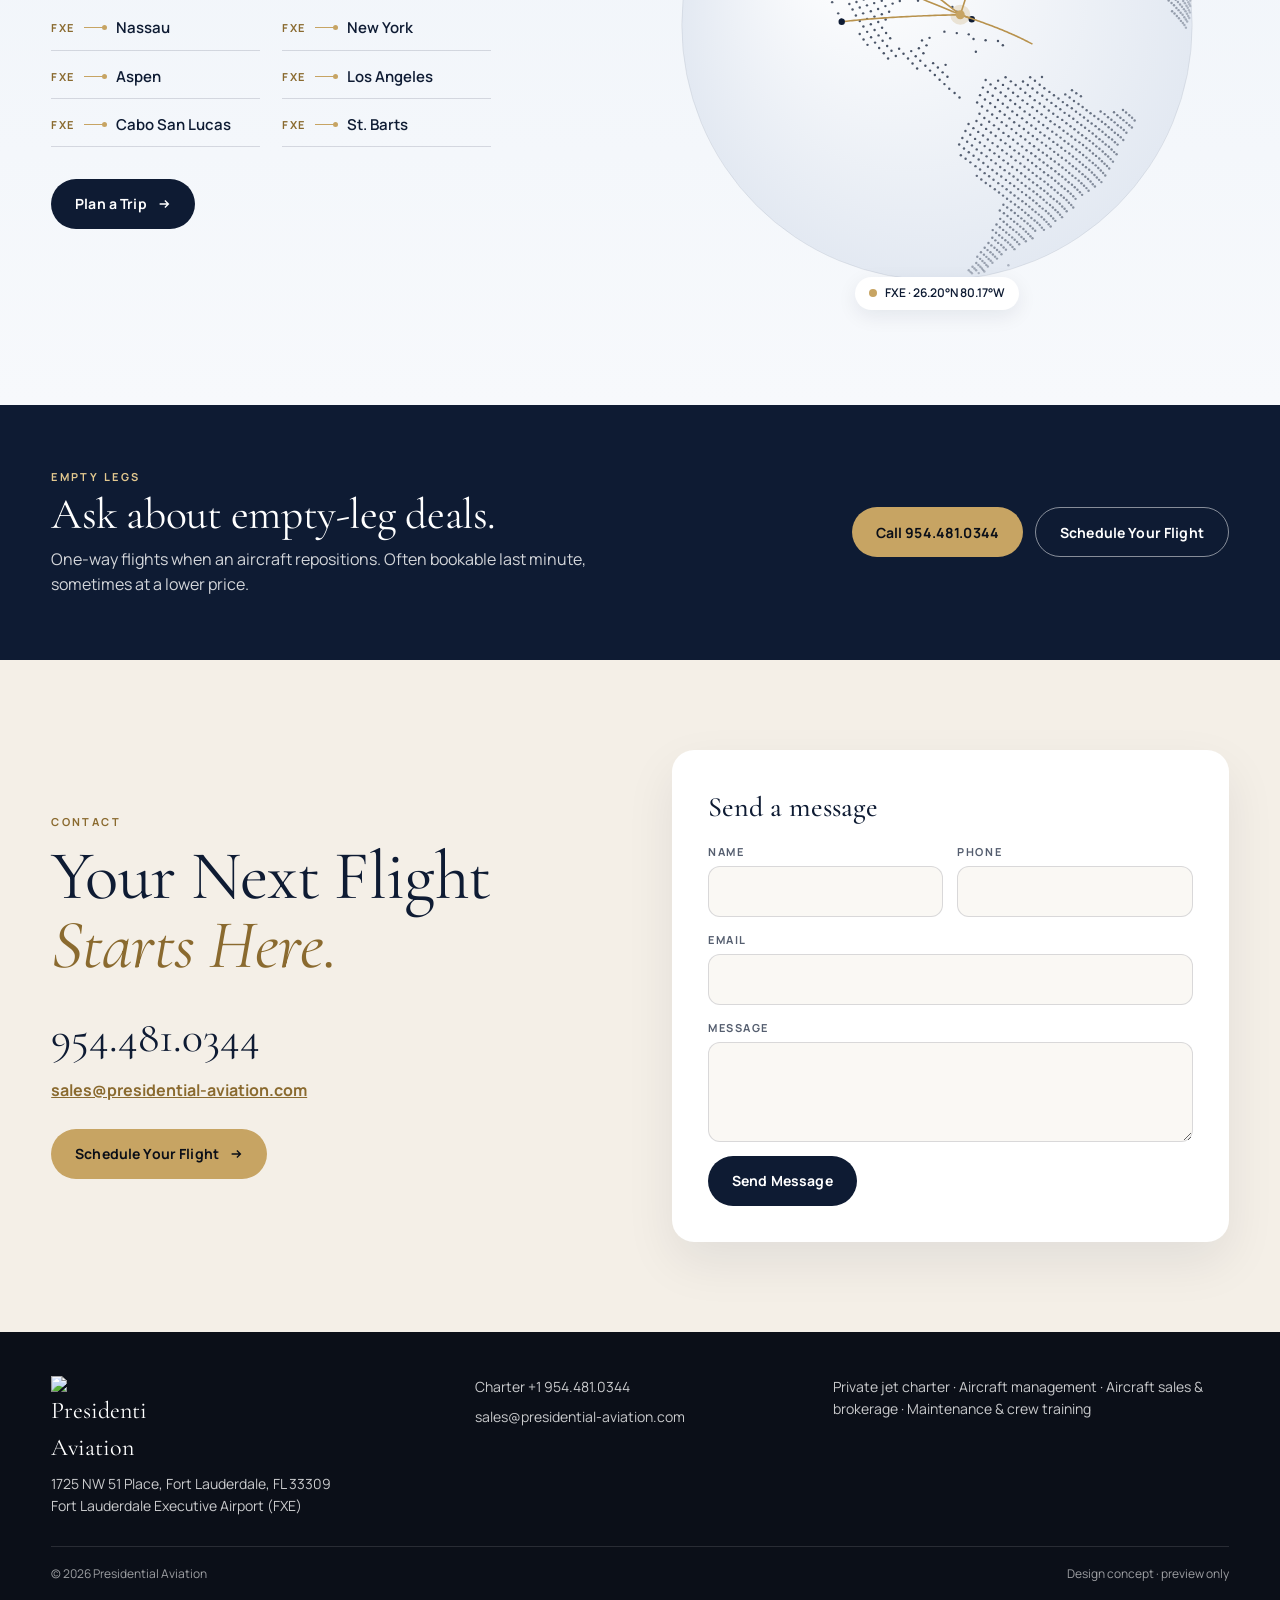
==== commit 0d98bbd0: "Add Presidential logo" ====
--- a/index.html
+++ b/index.html
@@ -26,8 +26,7 @@
 <!-- PHONE: 954.481.0344 (charter line, from v2 copy) is used everywhere. Their live site (presidential-aviation.com) also lists 954.772.8622. CONFIRM which number is the lead line with Presidential before publishing. -->
 <header class="nav" id="nav">
   <a class="nav__logo" href="#top" aria-label="Presidential Aviation, back to top">
-    <svg class="nav__mark" viewBox="0 0 40 40" aria-hidden="true"><circle cx="20" cy="20" r="18.5" fill="none" stroke="currentColor" stroke-width="1.2"/><path d="M8 22.5 L32 15.5 L27 20.5 L32 25.5 Z" fill="currentColor"/><circle cx="20" cy="20" r="14.5" fill="none" stroke="#c7a463" stroke-width="1"/></svg>
-    <span class="nav__word"><b>Presidential</b><i>Aviation</i></span>
+    <img class="nav__img" src="img/logo.png" alt="Presidential Aviation" width="56" height="52">
   </a>
   <nav class="nav__links" aria-label="Primary">
     <a href="#fleet">Fleet</a>
@@ -230,7 +229,7 @@
 <footer class="foot">
   <div class="foot__in">
     <div>
-      <p class="foot__brand">Presidential <i>Aviation</i></p>
+      <p class="foot__brand"><img src="img/logo.png" alt="Presidential Aviation" width="96" height="89" loading="lazy"></p>
       <p>1725 NW 51 Place, Fort Lauderdale, FL 33309<br>Fort Lauderdale Executive Airport (FXE)</p>
     </div>
     <div>
--- a/css/style.css
+++ b/css/style.css
@@ -2,531 +2,376 @@
 @font-face{font-family:"Cormorant";src:url(../fonts/cormorant-italic.woff2) format("woff2");font-weight:300 700;font-style:italic;font-display:swap}
 @font-face{font-family:"Manrope";src:url(../fonts/manrope.woff2) format("woff2");font-weight:200 800;font-style:normal;font-display:swap}
 :root{
-  --navy:#0e1b33;--ink:#0b0f18;--gold:#c7a463;--gold-2:#e2c88f;--cream:#eee7db;--wall:#17120f;
+  --navy:#0e1b33;--navy-2:#16284a;--ink:#0b0f18;--gold:#c7a463;--gold-2:#e2c88f;--gold-d:#8a6a2f;--cream:#f4efe7;--paper:#fbf9f5;--line:rgba(14,27,51,.14);
   --serif:"Cormorant","Cormorant Garamond",Georgia,"Times New Roman",serif;
   --sans:"Manrope",system-ui,-apple-system,"Segoe UI",Roboto,sans-serif;
-  --wh:min(58vh,560px);--ease:cubic-bezier(.22,1,.36,1);
+  --ease:cubic-bezier(.22,1,.36,1);--navh:68px;--pad:clamp(18px,4vw,56px)
 }
 *,*::before,*::after{box-sizing:border-box}
-html{-webkit-text-size-adjust:100%}
-html.lenis,html.lenis body{height:auto}
-.lenis.lenis-smooth{scroll-behavior:auto!important}
-body{margin:0;background:var(--wall);color:var(--navy);font-family:var(--sans);font-size:16px;line-height:1.55;-webkit-font-smoothing:antialiased;overflow-x:hidden}
-img{display:block;max-width:100%}
-a{color:inherit;text-decoration:none}
-h1,h2,h3,p,dl,dd,ol{margin:0;padding:0}
-em{font-style:italic}
-button{font:inherit;color:inherit;background:none;border:0;padding:0;cursor:pointer}
+html{-webkit-text-size-adjust:100%;scroll-behavior:smooth;scroll-padding-top:var(--navh)}
+body{margin:0;background:var(--paper);color:var(--navy);font-family:var(--sans);font-size:16px;line-height:1.55;-webkit-font-smoothing:antialiased;overflow-x:hidden}
+img{display:block;max-width:100%;height:auto}
+a{color:inherit}
+h1,h2,h3,p,dl,dd,ol,ul{margin:0;padding:0}
+ul,ol{list-style:none}
+button,input,select,textarea{font:inherit;color:inherit}
+button{background:none;border:0;padding:0;cursor:pointer}
+fieldset{border:0;margin:0;padding:0;min-width:0}
+[hidden]{display:none!important}
 .sr{position:absolute;width:1px;height:1px;overflow:hidden;clip:rect(0 0 0 0);white-space:nowrap}
-.eyebrow{font-size:11px;letter-spacing:.24em;text-transform:uppercase;font-weight:600;color:var(--gold)}
-.muted{opacity:.6}
+.skip{position:absolute;left:12px;top:-60px;z-index:100;background:#fff;color:var(--navy);padding:10px 14px;border-radius:8px}
+.skip:focus{top:12px}
 :focus-visible{outline:2px solid var(--gold);outline-offset:3px}
-
-/* cursor */
-.cursor{display:none}
-.has-cursor,.has-cursor *{cursor:none!important}
-.has-cursor .cursor{display:block;position:fixed;inset:0;pointer-events:none;z-index:9999;mix-blend-mode:difference}
-.cursor__dot,.cursor__ring{position:absolute;left:0;top:0;border-radius:50%;will-change:transform;opacity:0;transition:opacity .3s}
-.cursor.is-live .cursor__dot,.cursor.is-live .cursor__ring{opacity:1}
-.cursor__dot{width:6px;height:6px;margin:-3px 0 0 -3px;background:#fff}
-.cursor__ring{width:38px;height:38px;margin:-19px 0 0 -19px;border:1px solid #fff;transition:opacity .3s,width .35s var(--ease),height .35s var(--ease),margin .35s var(--ease),background-color .35s}
-.cursor.is-hover .cursor__ring{width:68px;height:68px;margin:-34px 0 0 -34px;background:rgba(255,255,255,.12)}
-.cursor.is-down .cursor__ring{width:28px;height:28px;margin:-14px 0 0 -14px}
-
-/* nav */
-.nav{position:fixed;top:0;left:0;right:0;z-index:100;display:flex;align-items:center;justify-content:space-between;gap:24px;padding:22px clamp(20px,3.4vw,52px);color:#fff;transition:color .5s var(--ease)}
-.nav[data-theme="light"]{color:var(--navy)}
-.nav__logo{display:flex;align-items:center;gap:12px}
+.eyebrow{font-size:11px;letter-spacing:.22em;text-transform:uppercase;font-weight:700;color:var(--gold-d)}
+h2{font-family:var(--serif);font-weight:400;font-size:clamp(38px,4.6vw,64px);line-height:1;letter-spacing:-.01em;margin-top:12px}
+h2 em,h1 em{font-style:italic;color:var(--gold-d)}
+.fine{font-size:12px;opacity:.7;margin-top:12px}
+.fine--c{text-align:center}
+
+/* buttons */
+.btn{display:inline-flex;align-items:center;justify-content:center;gap:10px;height:50px;padding:0 24px;border-radius:999px;font-size:14px;font-weight:700;letter-spacing:.01em;white-space:nowrap;text-decoration:none;transition:background-color .25s,color .25s,transform .25s var(--ease)}
+.btn svg{width:14px;height:14px;transition:transform .3s var(--ease)}
+.btn:hover svg{transform:translateX(3px)}
+.btn:active{transform:scale(.98)}
+.btn--gold{background:var(--gold);color:var(--ink)}
+.btn--gold:hover{background:var(--gold-2)}
+.btn--navy{background:var(--navy);color:#fff}
+.btn--navy:hover{background:var(--navy-2)}
+.btn--ghost{border:1px solid rgba(255,255,255,.5);color:#fff}
+.btn--ghost:hover{background:#fff;color:var(--navy)}
+.btn--sm{height:40px;padding:0 18px;font-size:13px}
+.btn--block{width:100%}
+
+/* header */
+.nav{position:fixed;inset:0 0 auto;z-index:60;height:var(--navh);display:flex;align-items:center;justify-content:space-between;gap:20px;padding:0 var(--pad);color:#fff;background:rgba(11,21,40,.92);border-bottom:1px solid rgba(255,255,255,.08)}
+.nav__logo{display:flex;align-items:center;gap:10px;text-decoration:none;flex:none}
 .nav__mark{width:34px;height:34px}
 .nav__word{display:flex;flex-direction:column;line-height:1}
-.nav__word b{font-family:var(--serif);font-weight:500;font-size:21px;letter-spacing:.02em}
-.nav__word i{font-style:normal;font-size:8.5px;letter-spacing:.42em;text-transform:uppercase;margin-top:4px;color:var(--gold)}
-.nav__links{display:flex;gap:clamp(18px,2.4vw,38px);font-size:13px;letter-spacing:.04em}
-.nav__links a{position:relative;padding:4px 0}
-.nav__links a::after{content:"";position:absolute;left:0;right:0;bottom:0;height:1px;background:currentColor;transform:scaleX(0);transform-origin:right;transition:transform .5s var(--ease)}
-.nav__links a:hover::after{transform:scaleX(1);transform-origin:left}
-.pill{display:inline-flex;align-items:center;gap:10px;height:44px;padding:0 22px;border-radius:999px;font-size:13px;font-weight:500;letter-spacing:.02em;white-space:nowrap;transition:background-color .4s,color .4s,border-color .4s}
-.pill svg{width:14px;height:14px;transition:transform .4s var(--ease)}
-.pill:hover svg{transform:translateX(3px)}
-.pill--nav{border:1px solid currentColor;background:rgba(255,255,255,.06);backdrop-filter:blur(8px);-webkit-backdrop-filter:blur(8px)}
-.nav[data-theme="dark"] .pill--nav:hover{background:#fff;color:var(--navy)}
-.nav[data-theme="light"] .pill--nav:hover{background:var(--navy);color:#fff}
-.pill--dark{background:var(--navy);color:#fff}
-.pill--dark:hover{background:var(--gold);color:var(--navy)}
-.pill--gold{background:var(--gold);color:var(--ink)}
-.pill--gold:hover{background:#fff}
-
-/* 1 · flight */
-.flight{position:relative;height:800vh;background:var(--wall)}
-.flight__stage{position:sticky;top:0;height:100vh;height:100svh;overflow:hidden;isolation:isolate}
-.sky{position:absolute;inset:0;z-index:0;overflow:hidden;background:#9fc3e3}
-.sky__img{position:absolute;inset:-4%;background:url(../img/sky.webp) center 40%/cover no-repeat;transform:scale(1.25)}
-.sky__clouds{position:absolute;left:0;bottom:-6%;width:400%;height:58%;background:url(../img/clouds.webp) left bottom/50% 100% repeat-x;animation:drift 170s linear infinite;opacity:.9}
-.sky__clouds--b{bottom:-16%;height:46%;opacity:.7;animation:drift2 110s linear infinite}
-@keyframes drift{from{transform:translate3d(0,0,0)}to{transform:translate3d(-50%,0,0)}}
-@keyframes drift2{from{transform:translate3d(-50%,0,0) scaleX(-1)}to{transform:translate3d(0,0,0) scaleX(-1)}}
-.sky__tint{position:absolute;inset:0;background:linear-gradient(180deg,#0b1222 0%,#1d2233 60%,#3a2d24 100%);opacity:.82}
-.porthole{position:absolute;left:50%;top:50%;height:var(--wh);width:calc(var(--wh)*300/420);margin-left:calc(var(--wh)*-150/420);margin-top:calc(var(--wh)*-.5);transform-origin:50% 50%}
-.porthole--glass{z-index:1}
-.porthole--bezel{z-index:3;filter:drop-shadow(0 30px 40px rgba(0,0,0,.55))}
-.bezel{width:100%;height:100%;display:block;overflow:visible}
-.glass{position:absolute;left:9.4%;top:6.6%;width:81.2%;height:86.8%;border-radius:46% / 31%;overflow:hidden;box-shadow:0 0 0 150vmax var(--wall)}
-.glass__shade{position:absolute;left:0;right:0;top:0;height:100%;transform:translateY(-58%);background:linear-gradient(180deg,#d9d3c9,#bdb5a9 92%,#a59d91);box-shadow:0 6px 18px rgba(0,0,0,.35)}
-.glass__shade span{position:absolute;left:50%;bottom:9%;width:22%;height:4%;margin-left:-11%;border-radius:4px;background:linear-gradient(180deg,#8d857a,#6f685f)}
-.glass__brand{position:absolute;inset:0;display:flex;flex-direction:column;align-items:center;justify-content:center;color:#fff;text-align:center;padding-top:18%}
-.glass__brand span{font-family:var(--serif);font-weight:400;font-style:italic;font-size:calc(var(--wh)*.078);line-height:1;text-shadow:0 2px 18px rgba(0,0,0,.35)}
-.glass__brand small{margin-top:.9em;font-size:calc(var(--wh)*.018);letter-spacing:.5em;text-transform:uppercase;color:var(--gold-2);padding-left:.5em}
-.glass__reflect{position:absolute;inset:0;background:linear-gradient(125deg,rgba(255,255,255,.22) 0%,rgba(255,255,255,0) 32%,rgba(255,255,255,0) 70%,rgba(255,255,255,.08) 100%);pointer-events:none}
-.glow{position:absolute;inset:0;z-index:2;pointer-events:none;background:radial-gradient(ellipse 46% 62% at 50% 50%,rgba(176,128,82,.30) 0%,rgba(120,84,52,.12) 45%,rgba(0,0,0,0) 72%),radial-gradient(ellipse 120% 90% at 50% 50%,rgba(0,0,0,0) 55%,rgba(0,0,0,.55) 100%)}
-.hl{position:absolute;top:50%;z-index:4;color:#fff;width:min(31vw,520px);transform:translateY(-50%)}
-.hl--l{left:clamp(20px,4.4vw,72px)}
-.hl--r{right:clamp(20px,4.4vw,72px);text-align:right}
-.hl__big{font-family:var(--serif);font-weight:500;font-size:clamp(44px,5.8vw,104px);line-height:.95;letter-spacing:-.01em}
-.hl__big em{font-weight:400}
-.hl--r .hl__big em{color:var(--gold-2)}
-.ln{display:block;overflow:hidden;padding-bottom:.08em}
-.ln>span{display:block}
-.hl__small{margin-top:22px;font-size:14px;line-height:1.6;opacity:.8;max-width:290px}
-.hl--r .hl__small{margin-left:auto;font-size:11px;letter-spacing:.2em;text-transform:uppercase}
-.js .hl .ln>span{transform:translateY(110%)}
-.js .hl__small{opacity:0}
-.hero-foot{position:absolute;left:0;right:0;bottom:0;z-index:4;display:flex;justify-content:space-between;padding:0 clamp(20px,3.4vw,52px) 26px;color:rgba(255,255,255,.7);font-size:11px;letter-spacing:.2em;text-transform:uppercase}
-.hint{display:flex;align-items:center;gap:12px}
-.hint i{display:block;width:1px;height:34px;background:linear-gradient(rgba(255,255,255,0),#fff);animation:hint 2s var(--ease) infinite;transform-origin:top}
-@keyframes hint{0%{transform:scaleY(0)}50%{transform:scaleY(1)}100%{transform:scaleY(0)}}
-.panel{position:absolute;z-index:5;left:50%;top:50%;width:min(1120px,90vw);transform:translate(-50%,-50%);padding:clamp(28px,4.2vw,64px);border-radius:28px;background:rgba(255,255,255,.34);border:1px solid rgba(255,255,255,.6);box-shadow:0 30px 80px rgba(14,27,51,.18),inset 0 1px 0 rgba(255,255,255,.7);backdrop-filter:blur(22px) saturate(1.2);-webkit-backdrop-filter:blur(22px) saturate(1.2)}
-.js .panel{visibility:hidden}
-.panel .eyebrow{color:#8a6a2e}
-.statement{margin-top:22px;font-family:var(--serif);font-weight:400;font-size:clamp(26px,3.2vw,54px);line-height:1.12;color:var(--navy)}
-.statement .w{color:rgba(14,27,51,.16)}
-.stats{display:grid;grid-template-columns:repeat(3,1fr);gap:24px;margin-top:clamp(28px,4vw,56px);padding-top:28px;border-top:1px solid rgba(14,27,51,.16)}
-.stat b{display:block;font-family:var(--serif);font-weight:500;font-size:clamp(40px,4.4vw,72px);line-height:1;color:var(--navy)}
-.stat span{display:block;margin-top:10px;font-size:13px;color:rgba(14,27,51,.72);max-width:230px}
-
-/* 3 · fleet */
-.fleet{position:relative;height:460vh;background:var(--cream);color:var(--navy);z-index:2}
-.fleet__stage{position:sticky;top:0;height:100vh;height:100svh;overflow:hidden}
-.fleet__words{position:absolute;inset:0;display:flex;align-items:center;justify-content:space-between;padding:0 3.2vw;pointer-events:none}
-.fw{font-family:var(--serif);font-weight:300;font-size:clamp(64px,9.2vw,176px);line-height:.88;letter-spacing:-.02em}
-.fw em{font-weight:300}
-.fw--r{text-align:right;margin-top:18vh}
-.fw--r em{color:var(--gold)}
-.fw .mask{display:block;overflow:hidden;padding-bottom:.06em}
-.fw .mask>span{display:block}
-.fw small{display:block;margin-top:22px;font-family:var(--sans);font-size:13px;letter-spacing:.02em;line-height:1.5;max-width:220px;opacity:.75;padding-left:.3vw}
-.fleet__jet{position:absolute;left:50%;top:50%;height:min(90vh,1000px);aspect-ratio:3/4;transform:translate(-50%,-50%);z-index:2}
+.nav__word b{font-family:var(--serif);font-weight:500;font-size:21px;letter-spacing:.01em}
+.nav__word i{font-style:normal;font-size:9.5px;letter-spacing:.34em;text-transform:uppercase;color:var(--gold-2);margin-top:3px}
+.nav__links{display:flex;gap:28px;font-size:13.5px;font-weight:500}
+.nav__links a{text-decoration:none;opacity:.85}
+.nav__links a:hover{opacity:1;color:var(--gold-2)}
+.nav__cta{display:flex;align-items:center;gap:18px}
+.nav__tel{display:flex;align-items:center;gap:8px;font-size:14px;font-weight:600;text-decoration:none}
+.nav__tel svg{width:16px;height:16px;color:var(--gold-2)}
+
+/* intro: airplane window that opens onto the hero */
+.intro{display:none}
+.intro-on .intro{display:block;position:fixed;inset:0;z-index:50;pointer-events:none;overflow:hidden;animation:introOut .35s linear 1.45s forwards}
+.intro__win{position:absolute;left:50%;top:50%;width:var(--ww,min(30vw,230px));aspect-ratio:2/3;transform:translate(-50%,-50%);border-radius:48%/34%;
+  box-shadow:0 0 0 7px #d9d2c6,0 0 0 9px #b9b0a2,0 0 0 13px #ebe5da,0 0 0 120vmax #efe9df,inset 0 0 0 2px rgba(0,0,0,.25),inset 0 10px 28px rgba(0,0,0,.25);
+  overflow:hidden;will-change:transform;animation:winZoom 1.05s cubic-bezier(.7,0,.84,0) .5s forwards}
+.intro__shade{position:absolute;inset:0;background:linear-gradient(180deg,#f6f2ea 0,#e7e0d3 92%,#cfc6b6 100%);animation:shadeUp .5s cubic-bezier(.65,0,.35,1) .1s forwards}
+@keyframes shadeUp{to{transform:translateY(-101%)}}
+@keyframes winZoom{to{transform:translate(-50%,-50%) scale(14)}}
+@keyframes introOut{to{opacity:0;visibility:hidden}}
+@media (max-width:768px){.intro__win{--ww:42vw}}
+
+/* hero */
+.hero{position:relative;height:100vh;height:100svh;min-height:600px;color:#fff;overflow:hidden;background:#3d7fd6 linear-gradient(180deg,#1f63c7,#7fb2ea 60%,#d8d4cb 61%)}
+.hero__media{position:absolute;inset:0;overflow:hidden}
+.hero__media picture,.hero__media img{width:100%;height:100%}
+.hero__media img{object-fit:cover;object-position:50% 55%;transform-origin:62% 55%;animation:kb 26s ease-in-out infinite alternate;will-change:transform}
+@keyframes kb{0%{transform:scale(1.04) translate3d(0,0,0)}100%{transform:scale(1.15) translate3d(-2.5%,-1%,0)}}
+.hero__shade{position:absolute;inset:0;background:linear-gradient(100deg,rgba(8,20,44,.62) 0%,rgba(8,20,44,.28) 38%,rgba(8,20,44,0) 62%),linear-gradient(180deg,rgba(8,20,44,.3) 0%,rgba(8,20,44,0) 25%,rgba(8,20,44,0) 62%,rgba(8,20,44,.5) 100%)}
+.hero__in{position:relative;z-index:2;height:100%;display:flex;flex-direction:column;justify-content:flex-start;padding:calc(var(--navh) + 7vh) var(--pad) 34px;max-width:1440px;margin:0 auto}
+.hero .eyebrow{color:var(--gold-2)}
+.hero h1{font-family:var(--serif);font-weight:400;font-size:clamp(54px,7.4vw,118px);line-height:.92;letter-spacing:-.015em;margin-top:16px;text-shadow:0 2px 30px rgba(5,15,35,.3)}
+.hero h1 em{color:var(--gold-2)}
+.hero__copy{margin-bottom:auto;padding-bottom:24px}
+.hero__lede{max-width:420px;margin-top:18px;font-size:16px;opacity:.92}
+.hero__or{font-size:13px;margin-top:12px;opacity:.9}
+.hero__or a{font-weight:700;color:var(--gold-2)}
+.intro-on .hero__copy,.intro-on .book,.intro-on .hero__or{opacity:0;transform:translateY(18px);animation:up .7s var(--ease) forwards}
+.intro-on .hero__copy{animation-delay:1.25s}
+.intro-on .book{animation-delay:1.4s}
+.intro-on .hero__or{animation-delay:1.5s}
+@keyframes up{to{opacity:1;transform:none}}
+
+/* booking bar */
+.book{background:rgba(255,255,255,.97);color:var(--navy);border-radius:20px;padding:12px;box-shadow:0 24px 60px rgba(5,15,35,.28)}
+.book__trip{display:flex;gap:4px;padding:2px 4px 10px}
+.book__trip label{position:relative;cursor:pointer}
+.book__trip input{position:absolute;opacity:0;inset:0;margin:0;cursor:pointer}
+.book__trip span{display:block;padding:6px 14px;border-radius:999px;font-size:13px;font-weight:600;color:rgba(14,27,51,.72);transition:background-color .2s,color .2s}
+.book__trip input:checked+span{background:var(--navy);color:#fff}
+.book__trip input:focus-visible+span{outline:2px solid var(--gold);outline-offset:2px}
+.book__row{display:flex;align-items:stretch;gap:8px}
+.bf{position:relative;flex:1 1 0;min-width:0;background:#f3f0ea;border-radius:12px;padding:8px 14px;border:1px solid transparent;transition:border-color .2s,background-color .2s}
+.bf:focus-within{border-color:var(--gold);background:#fff}
+.bf label,.bf__lab{display:block;font-size:10.5px;letter-spacing:.14em;text-transform:uppercase;font-weight:700;color:rgba(14,27,51,.66)}
+.bf input{display:block;width:100%;border:0;background:none;padding:2px 0 0;font-size:15px;font-weight:600;outline:none;min-height:26px}
+.bf input::placeholder{color:rgba(14,27,51,.5);font-weight:500}
+.bf--date,.bf--ret{flex:0 0 158px}
+.bf--pax{flex:0 0 140px}
+.bf.is-bad{border-color:#c0392b;background:#fff6f4}
+.bf__err{position:absolute;left:14px;top:100%;margin-top:3px;font-size:11.5px;font-weight:700;color:#b3261e;white-space:nowrap}
+.bf__err:empty{display:none}
+.book__swap{flex:none;align-self:center;width:34px;height:34px;margin:0 -21px;z-index:2;border-radius:50%;background:#fff;border:1px solid var(--line);display:grid;place-items:center;color:var(--navy);box-shadow:0 2px 8px rgba(0,0,0,.08);transition:transform .3s var(--ease)}
+.book__swap:hover{transform:rotate(180deg)}
+.book__swap svg{width:16px;height:16px}
+.pax{display:flex;align-items:center;justify-content:space-between;margin-top:1px}
+.pax button{width:28px;height:28px;border-radius:50%;border:1px solid var(--line);background:#fff;font-size:17px;line-height:1;font-weight:600}
+.pax button:hover{border-color:var(--navy)}
+.pax input{width:36px;text-align:center;padding:0;min-height:26px}
+.book__go{height:auto;min-height:58px;border-radius:12px;padding:0 26px;flex:none}
+.book.has-err{padding-bottom:30px}
+.book.is-nudge{animation:nudge .7s var(--ease)}
+@keyframes nudge{0%,100%{box-shadow:0 24px 60px rgba(5,15,35,.28)}40%{box-shadow:0 0 0 4px var(--gold),0 24px 60px rgba(5,15,35,.28)}}
+
+/* trust strip */
+.trust{background:var(--navy);color:#fff}
+.trust__in{max-width:1320px;margin:0 auto;display:grid;grid-template-columns:repeat(4,1fr);padding:0 var(--pad)}
+.trust li{display:flex;align-items:center;justify-content:center;gap:12px;padding:26px 10px;font-size:14px;letter-spacing:.01em;color:rgba(255,255,255,.85)}
+.trust li+li{border-left:1px solid rgba(255,255,255,.1)}
+.trust b{color:#fff;font-weight:700}
+.trust svg{width:26px;height:26px;flex:none;color:var(--gold-2)}
+
+/* sections */
+section{position:relative}
+.fleet,.why,.global,.contact{padding:clamp(72px,10vh,120px) var(--pad)}
+.fleet__in,.why__in,.global__in,.contact__in,.legs__in,.foot__in{max-width:1280px;margin:0 auto}
+
+/* simple reveal */
+.js .rv{opacity:0;transform:translateY(28px);transition:opacity .8s var(--ease),transform .8s var(--ease)}
+.js .rv.in{opacity:1;transform:none}
+
+/* fleet: signature reveal */
+.fleet{background:var(--cream);overflow:hidden}
+.fleet__in{position:relative;display:grid;grid-template-columns:.55fr minmax(260px,420px) 1fr;align-items:center;gap:clamp(20px,3vw,48px);min-height:min(78vh,720px)}
+.fleet__words{position:absolute;inset:0;display:flex;align-items:center;justify-content:space-between;pointer-events:none;z-index:3}
+.fw{font-family:var(--serif);font-weight:300;font-size:clamp(60px,8.6vw,150px);line-height:.88;letter-spacing:-.02em}
+.fw em{color:var(--gold-d)}
+.fw--r{text-align:right}
+.fw .m{display:block;overflow:hidden;padding-bottom:.06em}
+.fw .m>span{display:block;transform:translateY(105%)}
+.fleet__jet{grid-column:2;position:relative;aspect-ratio:3/4;width:100%;max-height:72vh;justify-self:center;opacity:0;transform:translateY(60px)}
 .jet{position:absolute;inset:0;width:100%;height:100%;object-fit:contain}
-.jet--wire{clip-path:inset(0 0 100% 0)}
-.scan{position:absolute;left:-12%;right:-12%;top:0;height:2px;opacity:0;background:linear-gradient(90deg,rgba(199,164,99,0),var(--gold) 20%,#fff3d6 50%,var(--gold) 80%,rgba(199,164,99,0));box-shadow:0 0 18px 4px rgba(199,164,99,.55),0 0 60px 10px rgba(199,164,99,.25)}
-.scan::after{content:"";position:absolute;left:0;right:0;bottom:2px;height:90px;background:linear-gradient(0deg,rgba(199,164,99,.16),rgba(199,164,99,0));-webkit-mask-image:linear-gradient(90deg,transparent,#000 25%,#000 75%,transparent);mask-image:linear-gradient(90deg,transparent,#000 25%,#000 75%,transparent)}
-.spec{position:absolute;z-index:3}
-.spec--model{left:clamp(20px,4.4vw,72px);top:15vh}
-.spec--model h2{margin-top:14px;font-family:var(--serif);font-weight:400;font-size:clamp(64px,8.4vw,150px);line-height:.85;letter-spacing:-.02em}
-.spec--model h2 em{color:var(--gold);font-weight:300}
-.spec__cat{margin-top:14px;font-size:12px;letter-spacing:.2em;text-transform:uppercase;opacity:.65}
-.spec--grid{left:clamp(20px,4.4vw,72px);bottom:9vh;display:grid;grid-template-columns:repeat(2,minmax(130px,1fr));gap:22px 40px;width:min(30vw,440px)}
-.spec--grid div{border-top:1px solid rgba(14,27,51,.2);padding-top:10px}
-.spec--grid dt{font-size:10.5px;letter-spacing:.18em;text-transform:uppercase;opacity:.6}
-.spec--grid dd{margin-top:4px;font-family:var(--serif);font-size:clamp(22px,1.9vw,32px);font-weight:500;line-height:1.1}
-.spec--side{right:clamp(20px,4.4vw,72px);bottom:9vh;width:min(24vw,330px)}
-.spec--side p{font-size:14px;line-height:1.6;opacity:.8}
-.spec--side .pill{margin-top:22px}
-.spec--side .spec__note{margin-top:18px;font-size:11px;opacity:.5}
-.js .spec{opacity:0}
-.js .fw .mask>span{transform:translateY(105%)}
-.js .fw small{opacity:0}
-
-/* 4 · perks */
-.perks{position:relative;height:440vh;background:#fff;z-index:2}
-.perks__stage{position:sticky;top:0;height:100vh;height:100svh;display:grid;grid-template-columns:1fr 1fr;gap:6vw;padding:clamp(90px,13vh,130px) clamp(20px,4.4vw,72px) 7vh}
-.perks__left{display:flex;flex-direction:column}
-.perks__title{margin-top:18px;font-family:var(--serif);font-weight:400;font-size:clamp(44px,4.8vw,84px);line-height:.95}
-.perks__title em{color:var(--gold)}
-.perks__list{list-style:none;margin-top:auto}
-.perk{border-top:1px solid rgba(14,27,51,.14)}
-.perk:last-child{border-bottom:1px solid rgba(14,27,51,.14)}
-.perk__head{display:flex;align-items:center;gap:18px;width:100%;padding:18px 0;text-align:left}
-.perk__n{font-size:11px;letter-spacing:.14em;opacity:.45;width:22px}
-.perk__t{flex:1;font-family:var(--serif);font-size:clamp(24px,2.1vw,36px);font-weight:500;color:rgba(14,27,51,.32);transition:color .6s var(--ease)}
-.perk.is-active .perk__t{color:var(--navy)}
-.perk__x{position:relative;width:14px;height:14px}
-.perk__x::before,.perk__x::after{content:"";position:absolute;left:0;top:6.5px;width:14px;height:1px;background:var(--navy);transition:transform .6s var(--ease)}
-.perk__x::after{transform:rotate(90deg)}
-.perk.is-active .perk__x::after{transform:rotate(0)}
-.perk__body{display:grid;grid-template-rows:0fr;transition:grid-template-rows .7s var(--ease)}
-.perk__body>*{overflow:hidden;min-height:0}
-.perk.is-active .perk__body{grid-template-rows:1fr}
-.perk__body p{padding:0 0 0 40px;max-width:470px;font-size:15px;line-height:1.65;color:rgba(14,27,51,.75);opacity:0;transform:translateY(8px);transition:opacity .5s,transform .7s var(--ease),padding .7s var(--ease)}
-.perk.is-active .perk__body p{opacity:1;transform:none;transition-delay:.15s;padding-bottom:22px}
-.perk__img-m{display:none}
-.perks__right{position:relative}
-.frame{position:relative;height:100%;width:100%;border-radius:6px;overflow:hidden;background:var(--cream)}
-.frame__img{position:absolute;inset:0;width:100%;height:100%;object-fit:cover;clip-path:inset(100% 0 0 0)}
-.frame__img.is-on{clip-path:inset(0 0 0 0)}
-.frame__count{position:absolute;right:18px;bottom:16px;z-index:9;color:#fff;font-size:12px;letter-spacing:.14em;text-shadow:0 1px 8px rgba(0,0,0,.5)}
-
-/* 5 · global */
-.global{position:relative;height:320vh;background:#0b0c10;color:#fff;z-index:2}
-.global__stage{position:sticky;top:0;height:100vh;height:100svh;overflow:hidden;background:radial-gradient(ellipse 70% 60% at 50% 85%,#1a1d27 0%,#0b0c10 70%)}
-.global__word{position:absolute;left:0;top:6vh;white-space:nowrap;font-family:var(--serif);font-weight:500;font-size:33vw;line-height:.8;letter-spacing:-.03em;color:transparent;-webkit-text-stroke:1px rgba(255,255,255,.22);user-select:none}
-.globe{position:absolute;left:50%;top:58%;width:min(96vh,70vw);height:min(96vh,70vw);transform:translate(-50%,-30%)}
-.global__copy{position:absolute;left:clamp(20px,4.4vw,72px);bottom:12vh;z-index:3;max-width:390px}
-.global__copy h2{margin:16px 0 14px;font-family:var(--serif);font-weight:400;font-size:clamp(36px,3.3vw,58px);line-height:1.02}
-.global__line{font-size:14.5px;line-height:1.6;color:rgba(255,255,255,.72);margin-bottom:26px}
-.eyebrow--gold{color:var(--gold)}
-.pill--route{background:#fff;color:var(--ink);padding:0 8px 0 22px;gap:12px}
-.pill--route .route{display:inline-block;overflow:hidden;height:30px;line-height:30px;padding:0 14px;border-radius:999px;background:var(--navy);color:#fff;min-width:128px;text-align:center}
-.route__city{display:block}
-.card{position:absolute;right:clamp(20px,4.4vw,72px);bottom:12vh;z-index:3;width:min(300px,80vw);padding:28px 28px 22px;border-radius:20px;background:#fff;color:var(--navy);box-shadow:0 40px 80px rgba(0,0,0,.45)}
-.card__big{font-family:var(--serif);font-weight:500;font-size:84px;line-height:.85}
-.card__label{font-family:var(--serif);font-style:italic;font-size:30px;line-height:1;margin-top:4px;color:var(--gold)}
-.card__sub{margin-top:16px;font-size:13px;line-height:1.55;opacity:.75}
-.card__pin{display:flex;align-items:center;gap:8px;margin-top:18px;padding-top:14px;border-top:1px solid rgba(14,27,51,.14);font-size:10.5px;letter-spacing:.16em;text-transform:uppercase;opacity:.7}
-.card__pin i{width:7px;height:7px;border-radius:50%;background:var(--gold);box-shadow:0 0 0 4px rgba(199,164,99,.25)}
-.js .card{transform:translateY(120%);opacity:0}
+.jet--photo{clip-path:inset(0 0 100% 0)}
+.scan{position:absolute;left:-8%;right:-8%;top:0;height:2px;opacity:0;background:linear-gradient(90deg,transparent,var(--gold) 20%,#fff3d6 50%,var(--gold) 80%,transparent);box-shadow:0 0 18px 4px rgba(199,164,99,.5)}
+.fleet__spec{grid-column:3;opacity:0;transform:translateY(24px)}
+.fleet__spec h2{font-size:clamp(56px,6vw,92px)}
+.fleet__cat{margin-top:10px;max-width:340px;opacity:.82}
+.specs{display:grid;grid-template-columns:1fr 1fr;gap:14px 24px;margin:26px 0 28px;max-width:380px}
+.specs div{border-top:1px solid var(--line);padding-top:10px}
+.specs dt{font-size:10.5px;letter-spacing:.14em;text-transform:uppercase;opacity:.7;font-weight:700}
+.specs dd{font-family:var(--serif);font-size:26px;line-height:1.1;margin-top:2px}
+.fleet.play .fw .m>span{transition:transform .75s var(--ease);transform:none}
+.fleet.play .fw--l .m:nth-child(2)>span{transition-delay:.1s}
+.fleet.play .fw--r .m:nth-child(1)>span{transition-delay:.18s}
+.fleet.play .fw--r .m:nth-child(2)>span{transition-delay:.28s}
+.fleet.play .fleet__jet{transition:opacity .6s ease .35s,transform 1s var(--ease) .35s;opacity:1;transform:none}
+.fleet.play .jet--photo{animation:wipe 1.25s cubic-bezier(.65,0,.35,1) 1.1s forwards}
+.fleet.play .scan{animation:scan 1.25s cubic-bezier(.65,0,.35,1) 1.1s forwards}
+.fleet.play .fleet__words{transition:opacity .5s ease 1.95s,transform .5s ease 1.95s;opacity:0;transform:scale(.97)}
+.fleet.play .fleet__spec{transition:opacity .7s var(--ease) 2.35s,transform .7s var(--ease) 2.35s;opacity:1;transform:none}
+@keyframes wipe{to{clip-path:inset(0 0 0 0)}}
+@keyframes scan{0%{top:0;opacity:1}90%{opacity:1}100%{top:100%;opacity:0}}
+
+/* why */
+.why{background:var(--paper)}
+.why__head{max-width:760px}
+.why__lede{margin-top:20px;font-size:17px;line-height:1.65;opacity:.85}
+.stats{display:grid;grid-template-columns:repeat(3,1fr);gap:24px;margin:44px 0 48px;padding:26px 0;border-top:1px solid var(--line);border-bottom:1px solid var(--line)}
+.stats b{display:block;font-family:var(--serif);font-weight:400;font-size:clamp(44px,5vw,72px);line-height:1}
+.stats span{display:block;margin-top:6px;font-size:12px;letter-spacing:.14em;text-transform:uppercase;opacity:.7;font-weight:700}
+.perks{display:grid;grid-template-columns:repeat(4,1fr);gap:18px}
+.perk{background:#fff;border-radius:18px;overflow:hidden;box-shadow:0 1px 0 var(--line),0 12px 30px rgba(14,27,51,.06)}
+.perk img{width:100%;aspect-ratio:4/3;object-fit:cover}
+.perk div{padding:18px 20px 22px}
+.perk span{font-size:11px;font-weight:700;letter-spacing:.18em;color:var(--gold-d)}
+.perk h3{font-family:var(--serif);font-weight:500;font-size:25px;line-height:1.1;margin:6px 0 8px}
+.perk p{font-size:14.5px;opacity:.8}
+.perks .perk:nth-child(2){transition-delay:.08s}.perks .perk:nth-child(3){transition-delay:.16s}.perks .perk:nth-child(4){transition-delay:.24s}
+
+/* global */
+.global{background:linear-gradient(180deg,#eef3f9,#f7f9fc);overflow:hidden}
+.global__in{display:grid;grid-template-columns:1fr 1.1fr;align-items:center;gap:clamp(24px,5vw,80px)}
+.global__lede{margin-top:16px;max-width:420px;font-size:17px;opacity:.82}
+.cities{display:grid;grid-template-columns:1fr 1fr;gap:4px 22px;margin:28px 0 32px;max-width:440px}
+.cities li{display:flex;align-items:center;gap:10px;font-weight:600;font-size:15px;padding:10px 0;border-bottom:1px solid var(--line)}
+.cities b{font-size:11px;letter-spacing:.12em;color:var(--gold-d)}
+.cities i{width:22px;height:1px;background:var(--gold);position:relative;flex:none}
+.cities i::after{content:"";position:absolute;right:-1px;top:-2px;width:5px;height:5px;border-radius:50%;background:var(--gold)}
+.global__vis{position:relative;aspect-ratio:1;width:100%;max-width:580px;justify-self:center}
+.globe{width:100%;height:100%;display:block}
+.global__pin{position:absolute;left:50%;bottom:1%;transform:translateX(-50%);display:inline-flex;align-items:center;gap:8px;background:#fff;border-radius:999px;padding:7px 14px;font-size:12px;font-weight:600;box-shadow:0 6px 20px rgba(14,27,51,.08);white-space:nowrap}
+.global__pin i{width:8px;height:8px;border-radius:50%;background:var(--gold)}
+
+/* empty legs */
+.legs{background:var(--navy);color:#fff;padding:clamp(44px,7vh,72px) var(--pad)}
+.legs__in{display:flex;align-items:center;justify-content:space-between;gap:30px;flex-wrap:wrap}
+.legs .eyebrow{color:var(--gold-2)}
+.legs h2{font-size:clamp(32px,3.4vw,48px);margin-top:8px}
+.legs p:not(.eyebrow){margin-top:10px;max-width:560px;opacity:.82}
+.legs__act{display:flex;gap:12px;flex-wrap:wrap}
+
+/* contact */
+.contact{background:var(--cream)}
+.contact__in{display:grid;grid-template-columns:1fr 1fr;gap:clamp(28px,5vw,80px);align-items:center}
+.contact__cta h2{font-size:clamp(44px,5.4vw,80px)}
+.contact__phone{display:inline-block;margin:24px 0 6px;font-family:var(--serif);font-size:clamp(34px,3.4vw,48px);text-decoration:none;color:var(--navy)}
+.contact__cta p a{font-weight:700;color:var(--gold-d)}
+.contact__cta .btn{margin-top:26px}
+.contact__card{background:#fff;border-radius:22px;padding:clamp(22px,3vw,36px);box-shadow:0 20px 50px rgba(14,27,51,.08)}
+.cform{display:grid;grid-template-columns:1fr 1fr;gap:14px}
+.cform h3{grid-column:1/-1;font-family:var(--serif);font-weight:500;font-size:28px}
+.cform .btn{grid-column:1/-1;justify-self:start}
+.cform .btn--block{justify-self:stretch}
+.cform .fine{grid-column:1/-1;margin-top:0}
+.fld{display:flex;flex-direction:column;min-width:0}
+.fld--full{grid-column:1/-1}
+.fld label{font-size:11px;letter-spacing:.14em;text-transform:uppercase;font-weight:700;opacity:.7;margin-bottom:6px}
+.fld input,.fld textarea{width:100%;border:1px solid var(--line);border-radius:12px;background:#faf8f4;padding:12px 14px;font-size:16px;outline:none;transition:border-color .2s,background-color .2s}
+.fld textarea{resize:vertical;min-height:84px}
+.fld input:focus,.fld textarea:focus{border-color:var(--gold);background:#fff}
+.fld.is-bad input,.fld.is-bad textarea{border-color:#c0392b;background:#fff6f4}
+.fld__err{font-size:12px;font-weight:700;color:#b3261e;margin-top:4px}
+.fld__err:empty{display:none}
+.done{text-align:center;padding:16px 0}
+.done:focus{outline:none}
+.done__tick{display:grid;place-items:center;width:58px;height:58px;margin:0 auto 14px;border-radius:50%;background:var(--gold);color:var(--ink)}
+.done__tick svg{width:26px;height:26px}
+.done__t{font-family:var(--serif);font-size:34px;line-height:1.1;margin-bottom:8px}
+.done p:not(.done__t){opacity:.85;max-width:420px;margin:0 auto}
+.done p a{font-weight:700}
+.done .btn{margin-top:20px}
 
 /* footer */
-.foot{position:relative;z-index:2;background:var(--navy);color:#fff;padding:clamp(90px,14vh,150px) clamp(20px,4.4vw,72px) 26px;overflow:hidden}
-.foot__top{display:grid;grid-template-columns:1fr 1.25fr;gap:6vw;align-items:start}
-.foot__mid{margin-top:clamp(60px,9vh,100px);padding-top:40px;border-top:1px solid rgba(255,255,255,.12)}
-.foot__cta h2{margin:18px 0 26px;font-family:var(--serif);font-weight:400;font-size:clamp(40px,4.4vw,76px);line-height:.98}
-.foot__cta h2 em{color:var(--gold-2)}
-.foot__phone{display:block;margin-bottom:22px;font-family:var(--serif);font-size:clamp(30px,2.6vw,44px);border-bottom:1px solid rgba(255,255,255,.2);padding-bottom:12px;width:max-content;max-width:100%}
-.foot__phone:hover{color:var(--gold-2)}
-.foot__cols{display:grid;grid-template-columns:repeat(4,1fr);gap:40px 48px}
-.foot__cols h3{font-size:11px;letter-spacing:.24em;text-transform:uppercase;font-weight:600;color:var(--gold);margin-bottom:12px}
-.foot__cols p{font-size:14.5px;line-height:1.75;color:rgba(255,255,255,.82);overflow-wrap:anywhere}
-.foot__cols p+p{margin-top:8px}
-.foot__cols a:hover{color:var(--gold-2)}
-.foot__word{margin-top:clamp(60px,10vh,120px);font-family:var(--serif);font-style:italic;font-weight:400;font-size:17.4vw;line-height:.85;letter-spacing:-.03em;color:transparent;-webkit-text-stroke:1px rgba(226,200,143,.35);white-space:nowrap;text-align:center}
-.foot__base{display:flex;justify-content:space-between;margin-top:24px;padding-top:18px;border-top:1px solid rgba(255,255,255,.12);font-size:11.5px;letter-spacing:.08em;color:rgba(255,255,255,.55)}
-
-/* phone */
+.foot{background:var(--ink);color:rgba(255,255,255,.78);font-size:14px;padding:44px var(--pad) 28px}
+.foot__in{display:grid;grid-template-columns:1.2fr 1fr 1.2fr;gap:28px}
+.foot__in p+p{margin-top:8px}
+.foot a{text-decoration:none}
+.foot a:hover{color:var(--gold-2)}
+.foot__brand{font-family:var(--serif);font-size:24px;color:#fff;margin-bottom:8px}
+.foot__brand i{color:var(--gold-2)}
+.foot__base{max-width:1280px;margin:30px auto 0;padding-top:18px;border-top:1px solid rgba(255,255,255,.12);display:flex;justify-content:space-between;gap:12px;font-size:12px;color:rgba(255,255,255,.6)}
+
+/* step-2 sheet */
+.sheet{position:fixed;inset:0;z-index:80;display:flex;align-items:center;justify-content:center;padding:20px}
+.sheet__back{position:absolute;inset:0;background:rgba(6,12,26,.6);animation:fade .25s ease}
+.sheet__panel{position:relative;width:min(560px,100%);max-height:calc(100vh - 40px);overflow:auto;overscroll-behavior:contain;background:#fff;border-radius:24px;padding:34px 34px 28px;box-shadow:0 40px 90px rgba(0,0,0,.35);animation:pop .35s var(--ease)}
+.sheet__x{position:absolute;right:14px;top:14px;width:40px;height:40px;border-radius:50%;display:grid;place-items:center}
+.sheet__x:hover{background:#f1ede6}
+.sheet__x svg{width:20px;height:20px}
+.sheet__t{font-size:clamp(32px,4vw,42px);margin:8px 0 14px}
+.sheet__trip{display:flex;flex-wrap:wrap;gap:4px 12px;align-items:center;background:#f5f1ea;border-radius:12px;padding:12px 14px;font-size:14px;font-weight:600;margin-bottom:20px}
+.sheet__trip .r{flex:1 1 auto}
+.sheet__trip small{display:block;font-size:12.5px;font-weight:500;opacity:.75}
+.sheet__trip button{font-size:13px;font-weight:700;text-decoration:underline;color:var(--navy)}
+@keyframes fade{from{opacity:0}}
+@keyframes pop{from{opacity:0;transform:translateY(20px) scale(.98)}}
+body.lock{overflow:hidden}
+
+.mbar{display:none}
+
+/* tablet */
+@media (max-width:1180px){
+  .nav__links{display:none}
+  .book__row{flex-wrap:wrap}
+  .bf--from,.bf--to{flex:1 1 40%}
+  .bf--date,.bf--ret,.bf--pax{flex:1 1 22%}
+  .book__go{flex:1 1 100%;min-height:52px}
+  .perks{grid-template-columns:repeat(2,1fr)}
+}
+@media (max-width:1180px) and (min-width:769px){
+  .fleet__in{grid-template-columns:1fr 1fr}
+  .fleet__jet{grid-column:1}
+  .fleet__spec{grid-column:2}
+}
+
+/* mobile */
 @media (max-width:768px){
-  :root{--wh:min(44vh,420px)}
-  .porthole{top:54%}
-  .sky__img{background-image:url(../img/sky-sm.webp)}
-  .nav{padding:16px 18px}
-  .nav__links{display:none}
+  :root{--navh:60px}
+  body{padding-bottom:calc(64px + env(safe-area-inset-bottom))}
+  .nav{gap:10px;padding:0 12px}
   .nav__mark{width:30px;height:30px}
+  .nav__logo{gap:8px}
   .nav__word b{font-size:18px}
-  .pill--nav{height:38px;padding:0 16px;font-size:12px}
-  .pill--nav svg{display:none}
-  .flight{height:640vh}
-  .sky__clouds{animation-duration:220s}
-  .hl{width:auto;left:20px;right:20px;transform:none;text-align:center}
-  .hl--l{top:11vh;top:11svh}
-  .hl--r{top:auto;bottom:10vh;bottom:10svh;text-align:center}
-  .hl__big{font-size:clamp(38px,11.5vw,54px)}
-  .hl__big .ln{display:inline-block;vertical-align:top}
-  .hl__big .ln+.ln{margin-left:.22em}
-  .hl__small{margin:8px auto 0;font-size:12.5px;max-width:300px}
-  .hl--r .hl__small{margin:8px auto 0;font-size:10px}
-  .hero-foot{justify-content:center;padding-bottom:18px}
-  .hero-foot>span:first-child{display:none}
-  .panel{width:calc(100vw - 28px);padding:26px 22px;border-radius:22px}
-  .statement{font-size:clamp(22px,6.6vw,29px);line-height:1.16;margin-top:14px}
-  .stats{gap:12px;margin-top:22px;padding-top:18px}
-  .stat b{font-size:32px}
-  .stat span{font-size:11px;line-height:1.35;margin-top:6px}
-  .fleet{height:380vh}
-  .fleet__words{align-items:stretch;flex-direction:column;justify-content:space-between;padding:96px 18px 8vh}
-  .fw{font-size:17vw}
-  .fw--r{margin-top:0}
-  .fw small{font-size:12px;max-width:170px;margin-top:12px}
-  .fleet__jet{height:60vh;top:53%}
-  .spec--model{top:84px;left:18px}
-  .spec--model h2{font-size:64px;margin-top:8px}
-  .spec__cat{margin-top:6px;font-size:10px}
-  .spec--grid{left:14px;right:14px;bottom:14px;width:auto;grid-template-columns:repeat(3,1fr);gap:10px 12px;padding:14px;border-radius:14px;background:rgba(238,231,219,.88);backdrop-filter:blur(10px);-webkit-backdrop-filter:blur(10px)}
-  .spec--grid div{padding-top:6px}
-  .spec--grid dt{font-size:8px;letter-spacing:.1em}
-  .spec--grid dd{font-size:17px}
-  .spec--side{left:18px;right:auto;top:226px;bottom:auto;width:auto}
-  .spec--side p{display:none}
-  .spec--side .pill{margin-top:0;height:36px;padding:0 14px;font-size:12px}
-  .spec--side .spec__note{display:none}
-  .perks{height:auto}
-  .perks__stage{position:relative;height:auto;display:block;padding:80px 18px 70px}
-  .perks__right{display:none}
-  .perks__list{margin-top:36px}
-  .perk__body{grid-template-rows:1fr}
-  .perk__t{color:var(--navy)}
-  .perk__x{display:none}
-  .perk__body p{opacity:1;transform:none;padding:0 0 16px 40px}
-  .perk__img-m{display:block;width:100%;aspect-ratio:4/3;object-fit:cover;border-radius:6px;margin-bottom:24px}
-  .global{height:230vh}
-  .global__word{font-size:44vw;top:30vh}
-  .globe{width:120vw;height:120vw;top:50%;transform:translate(-50%,-30%)}
-  .global__copy{left:18px;right:18px;bottom:auto;top:86px;max-width:none}
-  .global__copy h2{font-size:36px;margin:0 0 10px}
-  .global__line{font-size:13px;margin-bottom:16px}
-  .global__copy .eyebrow{display:none}
-  .card{left:18px;right:18px;width:auto;bottom:18px;padding:18px 20px;display:grid;grid-template-columns:auto 1fr;column-gap:16px;align-items:end}
-  .card__big{font-size:56px;grid-row:span 2}
-  .card__label{font-size:24px}
-  .card__sub{grid-column:1 / -1;margin-top:8px;font-size:12px}
-  .card__pin{grid-column:1 / -1;margin-top:8px;padding-top:8px}
-  .foot{padding:80px 18px 22px}
-  .foot__top{grid-template-columns:1fr;gap:48px}
-  .foot__cols{grid-template-columns:1fr 1fr;gap:28px 20px}
-  .foot__cols p{font-size:13px}
-  .foot__base{flex-direction:column;gap:6px}
-}
-
-/* reduced motion */
-.rm .flight{height:auto}
-.rm .flight__stage{position:relative;height:100vh;height:100svh}
-.rm .sky__clouds,.rm .hint i{animation:none}
-.rm .hl .ln>span,.rm .fw .mask>span{transform:none}
-.rm .hl__small{opacity:.8}
-.rm .glass__shade{transform:translateY(-100%)}
-.rm .sky__tint{opacity:.45}
-.rm-sky{position:relative;padding:18vh 0;background:url(../img/sky.webp) center/cover}
-.rm-sky .panel{position:relative;left:auto;top:auto;transform:none;margin:0 auto;visibility:visible}
-.rm .statement .w{color:inherit}
-.rm .fleet,.rm .perks,.rm .global{height:auto}
-.rm .fleet__stage{position:relative;height:100vh;min-height:720px}
-.rm .fleet__words{display:none}
-.rm .spec,.rm .card{opacity:1;transform:none}
-.rm .perks__stage{position:relative;height:auto;min-height:100vh}
-.rm .global__stage{position:relative}
-
-/* =========================================================
-   v3 · runway intro + lead capture
-   ========================================================= */
-/* header CTA */
-.nav__cta{display:flex;align-items:center;gap:18px}
-.nav__tel{display:inline-flex;align-items:center;gap:8px;font-size:13px;letter-spacing:.04em;padding:6px 2px}
-.nav__tel svg{width:15px;height:15px;color:var(--gold)}
-.nav__tel:hover span{text-decoration:underline;text-underline-offset:4px}
-.pill--nav{background:var(--gold);border-color:var(--gold);color:var(--ink);font-weight:600}
-.nav[data-theme="dark"] .pill--nav:hover,.nav[data-theme="light"] .pill--nav:hover{background:#fff;color:var(--navy);border-color:#fff}
-.nav[data-theme="light"] .pill--nav:hover{background:var(--navy);color:#fff;border-color:var(--navy)}
-.pill:focus-visible,.mbar a:focus-visible{outline:2px solid var(--gold-2);outline-offset:3px}
-
-/* runway layer (sits between the porthole glass and the bezel) */
-.runway{position:absolute;inset:0;z-index:2;overflow:hidden;pointer-events:none}
-.runway__photo{position:absolute;inset:0;transform-origin:0 0;will-change:transform}
-.runway__photo img{width:100%;height:100%;object-fit:cover;object-position:50% 62%}
-.runway__shade{position:absolute;inset:0;background:linear-gradient(180deg,rgba(10,12,22,.55) 0%,rgba(10,12,22,.05) 30%,rgba(10,12,22,0) 55%,rgba(10,10,16,.55) 100%)}
-.runway__wall{position:absolute;inset:0;background:var(--wall);opacity:0}
-.runway__copy{position:absolute;z-index:6;left:0;right:0;top:0;padding:clamp(110px,15vh,150px) clamp(20px,4.4vw,72px) 0;color:#fff}
-.runway__copy .eyebrow{color:var(--gold-2)}
-.runway__title{margin-top:14px;font-family:var(--serif);font-weight:500;font-size:clamp(46px,5.6vw,96px);line-height:.95;letter-spacing:-.01em;text-shadow:0 2px 30px rgba(0,0,0,.35)}
-.runway__title em{font-weight:400;color:var(--gold-2)}
-.runway__hint{position:absolute;z-index:6;left:50%;bottom:22px;transform:translateX(-50%);display:flex;flex-direction:column;align-items:center;gap:8px;color:rgba(255,255,255,.75);font-size:10px;letter-spacing:.3em;text-transform:uppercase;pointer-events:none}
-.runway__hint i{display:block;width:1px;height:30px;background:linear-gradient(rgba(255,255,255,0),#fff);animation:hint 2s var(--ease) infinite;transform-origin:top}
-html:not(.js) .runway,html:not(.js) .runway__copy,html:not(.js) .runway__hint{display:none}
-
-/* quick route bar on the runway */
-.rbar{position:fixed;left:clamp(20px,4.4vw,72px);right:clamp(20px,4.4vw,72px);bottom:clamp(70px,11vh,110px);display:grid;grid-template-columns:.8fr 1.2fr 1.2fr 1fr .7fr auto;align-items:stretch;border-radius:18px;background:rgba(14,27,51,.55);border:1px solid rgba(255,255,255,.22);backdrop-filter:blur(18px) saturate(1.2);-webkit-backdrop-filter:blur(18px) saturate(1.2);box-shadow:0 30px 70px rgba(0,0,0,.35);padding:8px}
-.flight__stage .rbar{position:absolute}
-.rbar__f{display:flex;flex-direction:column;justify-content:center;padding:8px 16px;border-right:1px solid rgba(255,255,255,.14);min-width:0}
-.rbar__f label{font-size:10px;letter-spacing:.2em;text-transform:uppercase;color:var(--gold-2);font-weight:600}
-.rbar__f input,.rbar__f select{width:100%;margin-top:4px;background:transparent;border:0;color:#fff;font:500 15px var(--sans);padding:2px 0;color-scheme:dark;border-radius:4px}
-.rbar__f select option{color:var(--navy)}
-.rbar__f input::placeholder{color:rgba(255,255,255,.55)}
-.rbar__f input:focus-visible,.rbar__f select:focus-visible{outline:2px solid var(--gold);outline-offset:4px}
-.rbar__go{height:auto;min-height:56px;margin-left:8px;padding:0 26px;font-size:14px;font-weight:600;border-radius:12px}
-.runway__or{position:absolute;left:clamp(20px,4.4vw,72px);bottom:clamp(40px,7vh,72px);font-size:12.5px;color:rgba(255,255,255,.75);letter-spacing:.02em}
-.runway__or a{color:#fff;border-bottom:1px solid var(--gold)}
-.runway__m{display:none}
-
-/* gold pill / buttons */
-.pill--gold{font-weight:600}
-.pill--gold:hover{background:#fff;color:var(--navy)}
-
-/* quote section */
-.quote{position:relative;z-index:2;background:var(--cream);color:var(--navy);padding:clamp(90px,13vh,140px) clamp(20px,4.4vw,72px)}
-.quote__in{display:grid;grid-template-columns:.9fr 1.2fr;gap:clamp(36px,6vw,96px);max-width:1320px;margin:0 auto;align-items:start}
-.quote__intro h2{margin-top:16px;font-family:var(--serif);font-weight:400;font-size:clamp(44px,4.6vw,80px);line-height:.95}
-.quote__intro h2 em{color:var(--gold)}
-.quote__lede{margin-top:22px;max-width:440px;font-size:15.5px;line-height:1.65;color:rgba(14,27,51,.78)}
-.quote__tel{display:inline-flex;align-items:center;gap:12px;margin-top:30px;font-family:var(--serif);font-size:clamp(28px,2.4vw,40px);border-bottom:1px solid rgba(14,27,51,.2);padding-bottom:8px}
-.quote__tel svg{width:22px;height:22px;color:var(--gold)}
-.quote__tel:hover{color:#8a6a2e}
-.quote__card{background:#fff;border-radius:24px;padding:clamp(24px,3vw,44px);box-shadow:0 40px 90px rgba(14,27,51,.12);border:1px solid rgba(14,27,51,.06)}
-
-/* trust row */
-.trust{list-style:none;margin:26px 0 0;padding:0;display:flex;flex-wrap:wrap;gap:10px 22px;font-size:12.5px;letter-spacing:.02em}
-.trust li{display:flex;align-items:center;gap:9px}
-.trust i{width:7px;height:7px;border-radius:50%;background:var(--gold);box-shadow:0 0 0 4px rgba(199,164,99,.22);flex:none}
-
-/* quote form (shared) */
-.qf{--fg:var(--navy);--line:rgba(14,27,51,.18);--fieldbg:#fbf9f5;--muted:rgba(14,27,51,.62);color:var(--fg)}
-.qf--dark{--fg:#fff;--line:rgba(255,255,255,.2);--fieldbg:rgba(255,255,255,.06);--muted:rgba(255,255,255,.62)}
-.qf__trip{border:0;margin:0;padding:0;min-width:0}
-.qf__label{padding:0;font-size:10.5px;letter-spacing:.2em;text-transform:uppercase;font-weight:600;color:var(--muted);margin-bottom:10px}
-.seg{display:inline-flex;flex-wrap:wrap;gap:4px;padding:4px;border-radius:999px;border:1px solid var(--line);background:var(--fieldbg)}
-.seg label{position:relative;cursor:pointer}
-.seg input{position:absolute;opacity:0;inset:0;margin:0;cursor:pointer}
-.seg span{display:block;padding:8px 16px;border-radius:999px;font-size:13px;font-weight:500;transition:background-color .3s,color .3s}
-.seg input:checked+span{background:var(--navy);color:#fff}
-.qf--dark .seg input:checked+span{background:var(--gold);color:var(--ink)}
-.seg input:focus-visible+span{outline:2px solid var(--gold);outline-offset:2px}
-.qf__grid{display:grid;grid-template-columns:1fr auto 1fr;gap:16px 12px;margin-top:22px}
-.fld{display:flex;flex-direction:column;min-width:0}
-.fld--from{grid-column:1}.qf__swap{grid-column:2}.fld--to{grid-column:3}
-.fld--date,.fld--ret,.fld--pax,.fld--legs,.fld--name,.fld--phone,.fld--email{grid-column:span 3}
-@media (min-width:1000px){
-  .qf__grid{grid-template-columns:repeat(2,1fr) auto repeat(2,1fr)}
-  .fld--from{grid-column:1 / 3}.qf__swap{grid-column:3}.fld--to{grid-column:4 / 6}
-  .fld--date{grid-column:1 / 3}.fld--ret{grid-column:3 / 5}.fld--pax{grid-column:span 2}
-  .fld--ret:not([hidden])~.fld--pax{grid-column:5 / 6}
-  .fld--legs{grid-column:1 / -1}
-  .fld--name{grid-column:1 / -1}.fld--phone{grid-column:1 / 3}.fld--email{grid-column:3 / 6}
-}
-.fld label{font-size:10.5px;letter-spacing:.18em;text-transform:uppercase;font-weight:600;color:var(--muted);margin-bottom:7px}
-.fld input,.fld textarea{width:100%;font:500 15px var(--sans);color:var(--fg);background:var(--fieldbg);border:1px solid var(--line);border-radius:12px;padding:13px 14px;min-height:48px;transition:border-color .25s,box-shadow .25s;color-scheme:light}
-.qf--dark .fld input,.qf--dark .fld textarea{color-scheme:dark}
-.fld textarea{resize:vertical;min-height:70px}
-.fld input::placeholder,.fld textarea::placeholder{color:var(--muted);opacity:.8}
-.fld input:focus,.fld textarea:focus{outline:none;border-color:var(--gold);box-shadow:0 0 0 3px rgba(199,164,99,.3)}
-.fld input[aria-invalid="true"]{border-color:#b4442f;box-shadow:0 0 0 3px rgba(180,68,47,.15)}
-.qf--dark .fld input[aria-invalid="true"]{border-color:#f08a74}
-.fld__err{min-height:0;font-size:12px;color:#b4442f;margin-top:5px}
-.fld__err:empty{display:none}
-.qf--dark .fld__err{color:#f5a08d}
-.qf__swap{align-self:end;width:40px;height:48px;border-radius:12px;display:grid;place-items:center;color:var(--fg);border:1px solid var(--line);background:var(--fieldbg)}
-.qf__swap svg{width:18px;height:18px}
-.qf__swap:hover{border-color:var(--gold);color:var(--gold)}
-.pax{display:flex;align-items:stretch;border:1px solid var(--line);border-radius:12px;background:var(--fieldbg);overflow:hidden}
-.pax:focus-within{border-color:var(--gold);box-shadow:0 0 0 3px rgba(199,164,99,.3)}
-.pax input{border:0;border-radius:0;text-align:center;background:transparent;box-shadow:none!important;-moz-appearance:textfield;appearance:textfield}
-.pax input::-webkit-inner-spin-button,.pax input::-webkit-outer-spin-button{-webkit-appearance:none;margin:0}
-.pax button{width:46px;flex:none;font-size:20px;color:var(--fg)}
-.pax button:hover{color:var(--gold)}
-.pax button:focus-visible{outline:2px solid var(--gold);outline-offset:-3px}
-.qf__foot{display:flex;flex-wrap:wrap;align-items:center;gap:14px 22px;margin-top:26px}
-.qf__submit{height:54px;padding:0 30px;font-size:14px}
-.qf__fine{font-size:12.5px;color:var(--muted)}
-.qf__fine a{color:var(--fg);border-bottom:1px solid var(--gold)}
-.qf__done{text-align:left;padding:10px 0;outline:none}
-.qf__tick{display:grid;place-items:center;width:58px;height:58px;border-radius:50%;background:var(--gold);color:var(--ink)}
-.qf__tick svg{width:28px;height:28px}
-.qf__done-t{margin-top:22px;font-family:var(--serif);font-size:clamp(34px,3vw,48px);line-height:1}
-.qf__done-s{margin-top:14px;max-width:460px;font-size:15px;line-height:1.65;opacity:.8}
-.qf__done-s a{border-bottom:1px solid var(--gold)}
-.qf__again{margin-top:22px;font-size:13px;border-bottom:1px solid currentColor;padding-bottom:2px;opacity:.75}
-.qf__again:hover{opacity:1}
-.qf__done--dark,.foot .qf__done{color:#fff}
-
-/* CTA bands */
-.cta-band{position:relative;z-index:2;padding:clamp(54px,8vh,84px) clamp(20px,4.4vw,72px)}
-.cta-band--dark{background:var(--navy);color:#fff}
-.cta-band--light{background:#fff;color:var(--navy);border-top:1px solid rgba(14,27,51,.08)}
-.global+.cta-band--light{background:var(--cream)}
-.cta-band__in{max-width:1320px;margin:0 auto;display:flex;align-items:center;justify-content:space-between;gap:28px 48px;flex-wrap:wrap}
-.cta-band__t{margin-top:10px;font-family:var(--serif);font-weight:400;font-size:clamp(30px,3vw,50px);line-height:1.04;max-width:720px}
-.cta-band__act{display:flex;align-items:center;gap:26px;flex-wrap:wrap}
-.cta-band .pill{height:52px;padding:0 28px;font-size:14px}
-.cta-band--light .pill--gold:hover{background:var(--navy);color:#fff}
-.cta-band__call{display:inline-flex;align-items:center;gap:10px;font-size:15px;font-weight:500}
-.cta-band__call svg{width:16px;height:16px;color:var(--gold)}
-.cta-band__call:hover span{text-decoration:underline;text-underline-offset:4px}
-
-/* footer form */
-.foot__mail{font-size:14.5px;color:rgba(255,255,255,.8)}
-.foot__mail a:hover{color:var(--gold-2)}
-.foot__form{background:rgba(255,255,255,.04);border:1px solid rgba(255,255,255,.12);border-radius:24px;padding:clamp(22px,2.6vw,40px)}
-
-/* modal */
-.qm{position:fixed;inset:0;z-index:300;display:flex;align-items:center;justify-content:center;padding:24px}
-.qm[hidden]{display:none}
-.qm__back{position:absolute;inset:0;background:rgba(8,12,22,.62);backdrop-filter:blur(6px);-webkit-backdrop-filter:blur(6px);opacity:0;transition:opacity .35s}
-.qm__panel{position:relative;width:min(720px,100%);max-height:calc(100vh - 48px);max-height:calc(100dvh - 48px);overflow:auto;overscroll-behavior:contain;background:#fff;color:var(--navy);border-radius:24px;padding:clamp(24px,3.4vw,44px);box-shadow:0 50px 120px rgba(0,0,0,.45);transform:translateY(24px);opacity:0;transition:transform .45s var(--ease),opacity .35s}
-.qm.is-open .qm__back{opacity:1}
-.qm.is-open .qm__panel{transform:none;opacity:1}
-.qm__t{margin-top:10px;font-family:var(--serif);font-weight:400;font-size:clamp(36px,3.4vw,52px);line-height:1}
-.qm__t em{color:var(--gold)}
-.qm .trust{margin:14px 0 22px;font-size:12px}
-.qm__x{position:absolute;right:16px;top:16px;width:44px;height:44px;border-radius:50%;display:grid;place-items:center;border:1px solid rgba(14,27,51,.15)}
-.qm__x svg{width:18px;height:18px}
-.qm__x:hover{background:var(--navy);color:#fff}
-html.qm-lock,html.qm-lock body{overflow:hidden}
-
-/* mobile sticky bar */
-.mbar{display:none}
-
-@media (max-width:1100px){
-  .nav__links{display:none}
-  .rbar{grid-template-columns:1fr 1fr 1fr;row-gap:4px}
-  .rbar__go{grid-column:1 / -1;margin:6px 0 0}
-}
-@media (max-width:768px){
-  .nav{gap:10px;padding:14px 14px}
-  .nav__tel{display:none}
-  .nav__word i{letter-spacing:.3em}
-  .pill--nav{height:38px;padding:0 14px;font-size:12px}
-  .runway__photo img{object-position:60% 50%}
-  .runway__copy{padding-top:96px;padding-left:20px;padding-right:20px;text-align:left}
-  .runway__copy .eyebrow{font-size:10px;letter-spacing:.18em}
-  .runway__title{font-size:clamp(42px,12vw,56px)}
-  .rbar,.runway__or{display:none}
-  .runway__m{display:flex;flex-direction:column;align-items:flex-start;gap:14px;margin-top:22px}
-  .runway__m .pill{height:50px;padding:0 24px;font-size:14px}
-  .runway__call{display:inline-flex;align-items:center;gap:8px;font-size:13.5px;color:#fff}
-  .runway__call svg{width:15px;height:15px;color:var(--gold-2)}
-  .runway__hint{bottom:calc(84px + env(safe-area-inset-bottom))}
-  .quote{padding:72px 16px 64px}
-  .quote__in{grid-template-columns:1fr;gap:30px}
-  .quote__card{padding:22px 18px;border-radius:20px}
-  .seg span{padding:8px 12px;font-size:12.5px}
-  .qf__submit{width:100%;justify-content:center}
-  .qf__fine{width:100%;text-align:center}
-  .cta-band{padding:48px 18px}
-  .cta-band__act{gap:18px}
-  .foot__top{gap:36px}
-  .foot__form{padding:20px 16px}
-  .foot__cols{grid-template-columns:1fr 1fr}
-  .foot{padding-bottom:calc(96px + env(safe-area-inset-bottom))}
-  .qm{padding:0;align-items:flex-end}
-  .qm__panel{width:100%;max-height:94vh;max-height:94dvh;border-radius:22px 22px 0 0;padding:26px 18px calc(26px + env(safe-area-inset-bottom))}
-  .mbar{display:flex;position:fixed;z-index:200;left:10px;right:10px;bottom:calc(10px + env(safe-area-inset-bottom));gap:8px;padding:8px;border-radius:18px;background:rgba(14,27,51,.82);border:1px solid rgba(255,255,255,.16);backdrop-filter:blur(14px);-webkit-backdrop-filter:blur(14px);box-shadow:0 18px 40px rgba(0,0,0,.35);transition:transform .4s var(--ease),opacity .3s}
-  .mbar a{display:flex;align-items:center;justify-content:center;gap:8px;height:50px;border-radius:12px;font-size:14px;font-weight:600}
-  .mbar__call{flex:0 0 96px;color:#fff;border:1px solid rgba(255,255,255,.28)}
+  .nav__word i{font-size:8px;letter-spacing:.28em}
+  .nav__cta{gap:8px}
+  .nav__tel span{display:none}
+  .nav__tel{width:38px;height:38px;justify-content:center;border:1px solid rgba(255,255,255,.3);border-radius:50%}
+  .btn--sm{height:38px;padding:0 13px;font-size:12px}
+  .hero{min-height:640px}
+  .hero__media{top:-22%}
+  .hero__media img{object-position:30% 50%;transform-origin:30% 70%}
+  .hero__shade{background:linear-gradient(180deg,rgba(8,20,44,.55) 0%,rgba(8,20,44,.25) 30%,rgba(8,20,44,0) 46%,rgba(8,20,44,0) 58%,rgba(8,20,44,.35) 100%)}
+  .hero__in{padding:calc(var(--navh) + 20px) 12px calc(76px + env(safe-area-inset-bottom))}
+  .hero h1{font-size:clamp(46px,13vw,64px);margin-top:10px}
+  .hero__lede{font-size:14px;margin-top:10px;max-width:300px}
+  .hero .eyebrow{font-size:10px;letter-spacing:.14em}
+  .hero__or{display:none}
+  .book{padding:8px;border-radius:18px}
+  .book__trip{padding:0 0 8px;gap:2px}
+  .book__trip span{padding:6px 11px;font-size:12.5px}
+  .book__row{gap:6px}
+  .bf{padding:6px 12px;border-radius:10px}
+  .bf label,.bf__lab{font-size:9.5px}
+  .bf input{font-size:16px;min-height:24px}
+  .bf--from,.bf--to{flex:1 1 40%}
+  .bf--date,.bf--ret{flex:1 1 30%}
+  .bf--pax{flex:1 1 34%}
+  .pax button{width:26px;height:26px}
+  .book__swap{width:30px;height:30px;margin:0 -18px}
+  .book__go{min-height:48px}
+  .book.has-err{padding-bottom:8px}
+  .bf__err{position:static;margin-top:2px;white-space:normal;font-size:11px}
+  .trust__in{grid-template-columns:1fr 1fr;padding:0}
+  .trust li{justify-content:flex-start;padding:16px 14px;font-size:13px;gap:10px}
+  .trust li+li{border-left:0}
+  .trust li:nth-child(even){border-left:1px solid rgba(255,255,255,.1)}
+  .trust li:nth-child(n+3){border-top:1px solid rgba(255,255,255,.1)}
+  .trust svg{width:22px;height:22px}
+  .fleet,.why,.global,.contact{padding:60px 18px}
+  .fleet__in{display:block;min-height:0}
+  .fleet__words{position:absolute;inset:0 0 auto;height:min(104vw,500px);display:flex;flex-direction:column;justify-content:space-between;align-items:stretch}
+  .fw{font-size:16vw}
+  .fleet__jet{width:min(78vw,375px);max-height:none;margin:0 auto}
+  .fleet__spec{margin-top:16px}
+  .specs{gap:10px 18px;margin:20px 0 22px}
+  .specs dd{font-size:22px}
+  .stats{gap:10px;margin:30px 0 32px;padding:20px 0}
+  .stats b{font-size:36px}
+  .stats span{font-size:10px;letter-spacing:.08em}
+  .perks{grid-template-columns:1fr 1fr;gap:12px}
+  .perk img{aspect-ratio:1}
+  .perk div{padding:12px 14px 16px}
+  .perk h3{font-size:19px}
+  .perk p{font-size:13px}
+  .global__in{grid-template-columns:1fr;gap:10px}
+  .global__vis{max-width:400px;order:-1}
+  .cities{gap:0 16px;margin:22px 0 26px}
+  .cities li{font-size:14px;gap:8px;padding:9px 0}
+  .cities b{display:none}
+  .legs__act{width:100%}
+  .legs__act .btn{flex:1 1 auto}
+  .contact__in{grid-template-columns:1fr}
+  .cform{grid-template-columns:1fr}
+  .cform .btn{justify-self:stretch}
+  .foot__in{grid-template-columns:1fr;gap:18px}
+  .foot__base{flex-direction:column}
+  .sheet{align-items:flex-end;padding:0}
+  .sheet__panel{width:100%;border-radius:22px 22px 0 0;padding:26px 18px calc(20px + env(safe-area-inset-bottom));max-height:92vh;animation:slideUp .35s var(--ease)}
+  .sheet .cform{grid-template-columns:1fr}
+  .mbar{display:flex;position:fixed;left:0;right:0;bottom:0;z-index:70;gap:8px;padding:8px 10px calc(8px + env(safe-area-inset-bottom));background:rgba(11,21,40,.96);border-top:1px solid rgba(255,255,255,.08)}
+  .mbar a,.mbar button{display:flex;align-items:center;justify-content:center;gap:8px;height:48px;border-radius:999px;font-size:14px;font-weight:700;text-decoration:none}
+  .mbar__call{flex:0 0 34%;color:#fff;border:1px solid rgba(255,255,255,.35)}
   .mbar__call svg{width:16px;height:16px;color:var(--gold-2)}
   .mbar__go{flex:1;background:var(--gold);color:var(--ink)}
-  .mbar__go svg{width:14px;height:14px}
-  html.qm-lock .mbar{transform:translateY(140%);opacity:0}
-}
-@media (max-width:380px){ .nav__word b{font-size:16px} .nav__mark{width:26px;height:26px} .pill--nav{padding:0 11px;font-size:11.5px} }
-
-/* reduced motion: runway becomes a normal first screen */
-.rm-runway{position:relative;height:100vh;height:100svh;min-height:600px;overflow:hidden;z-index:2}
-.rm-runway .runway{z-index:0}
-.rm-runway .runway__hint{display:none}
-.rm .qm__panel,.rm .qm__back,.rm .mbar{transition:none}
-.js .porthole--bezel{opacity:0}
-.rm .porthole--bezel{opacity:1}
-/* runway copy spans the stage so the route bar anchors to the bottom of the viewport */
-.runway__copy{bottom:0;pointer-events:none}
-.runway__copy > *{pointer-events:auto}
-.qf [hidden],.qf[hidden],.qf__done[hidden]{display:none!important}
-
-/* =====================================================
-   v3.1 · daytime / sunny pass
-   ===================================================== */
-:root{--wall:#ece7df;--gold-deep:#9a7638}
-.runway__photo picture{display:block;width:100%;height:100%}
-.runway__photo img{object-position:50% 60%}
-@media (max-width:768px){.runway__photo img{object-position:60% 50%}}
-/* keep white copy crisp over a bright sky: soft navy wash top-left + bottom for the route bar */
-.runway__shade{background:
-  linear-gradient(100deg,rgba(9,22,48,.55) 0%,rgba(9,22,48,.22) 34%,rgba(9,22,48,0) 58%),
-  linear-gradient(180deg,rgba(9,22,48,.35) 0%,rgba(9,22,48,0) 22%,rgba(9,22,48,0) 70%,rgba(9,22,48,.35) 100%)}
-@media (max-width:768px){.runway__shade{background:linear-gradient(180deg,rgba(9,22,48,.55) 0%,rgba(9,22,48,.3) 38%,rgba(9,22,48,0) 55%,rgba(9,22,48,0) 80%,rgba(9,22,48,.3) 100%)}}
-.runway__title{text-shadow:0 2px 24px rgba(5,15,35,.35)}
-/* light, sunlit cabin around the porthole */
-.glow{background:radial-gradient(ellipse 46% 62% at 50% 50%,rgba(255,250,238,.85) 0%,rgba(255,246,228,.35) 45%,rgba(255,255,255,0) 72%),radial-gradient(ellipse 120% 90% at 50% 50%,rgba(14,27,51,0) 60%,rgba(14,27,51,.12) 100%)}
-.porthole--bezel{filter:drop-shadow(0 26px 36px rgba(14,27,51,.22))}
-.sky__tint{background:linear-gradient(180deg,#bcd8f0 0%,#e4eef7 60%,#f6f1e6 100%);opacity:.5}
-.rm .sky__tint{opacity:.2}
-.hl{color:var(--navy)}
-.hl--r .hl__big em{color:var(--gold-deep)}
-
-.hero-foot{color:rgba(14,27,51,.62)}
-.hint i{background:linear-gradient(rgba(14,27,51,0),var(--navy))}
-.hl__small{color:rgba(14,27,51,.8)}
-.rm-runway .rbar{position:absolute}
+}
+@keyframes slideUp{from{transform:translateY(100%)}}
+@media (max-width:359px){.nav .btn--sm{display:none}}
+
+/* reduced motion: no intro, no Ken Burns, no reveal motion */
+@media (prefers-reduced-motion:reduce){
+  html{scroll-behavior:auto}
+  *,*::before,*::after{animation-duration:.01ms!important;animation-iteration-count:1!important;transition-duration:.01ms!important;transition-delay:0s!important}
+  .hero__media img{animation:none;transform:none}
+}
+.rm .rv{opacity:1;transform:none}
+.rm .fleet__words{display:none}
+.rm .fleet__jet,.rm .fleet__spec{opacity:1;transform:none}
+.rm .jet--photo{clip-path:none}
+.rm .scan{display:none}
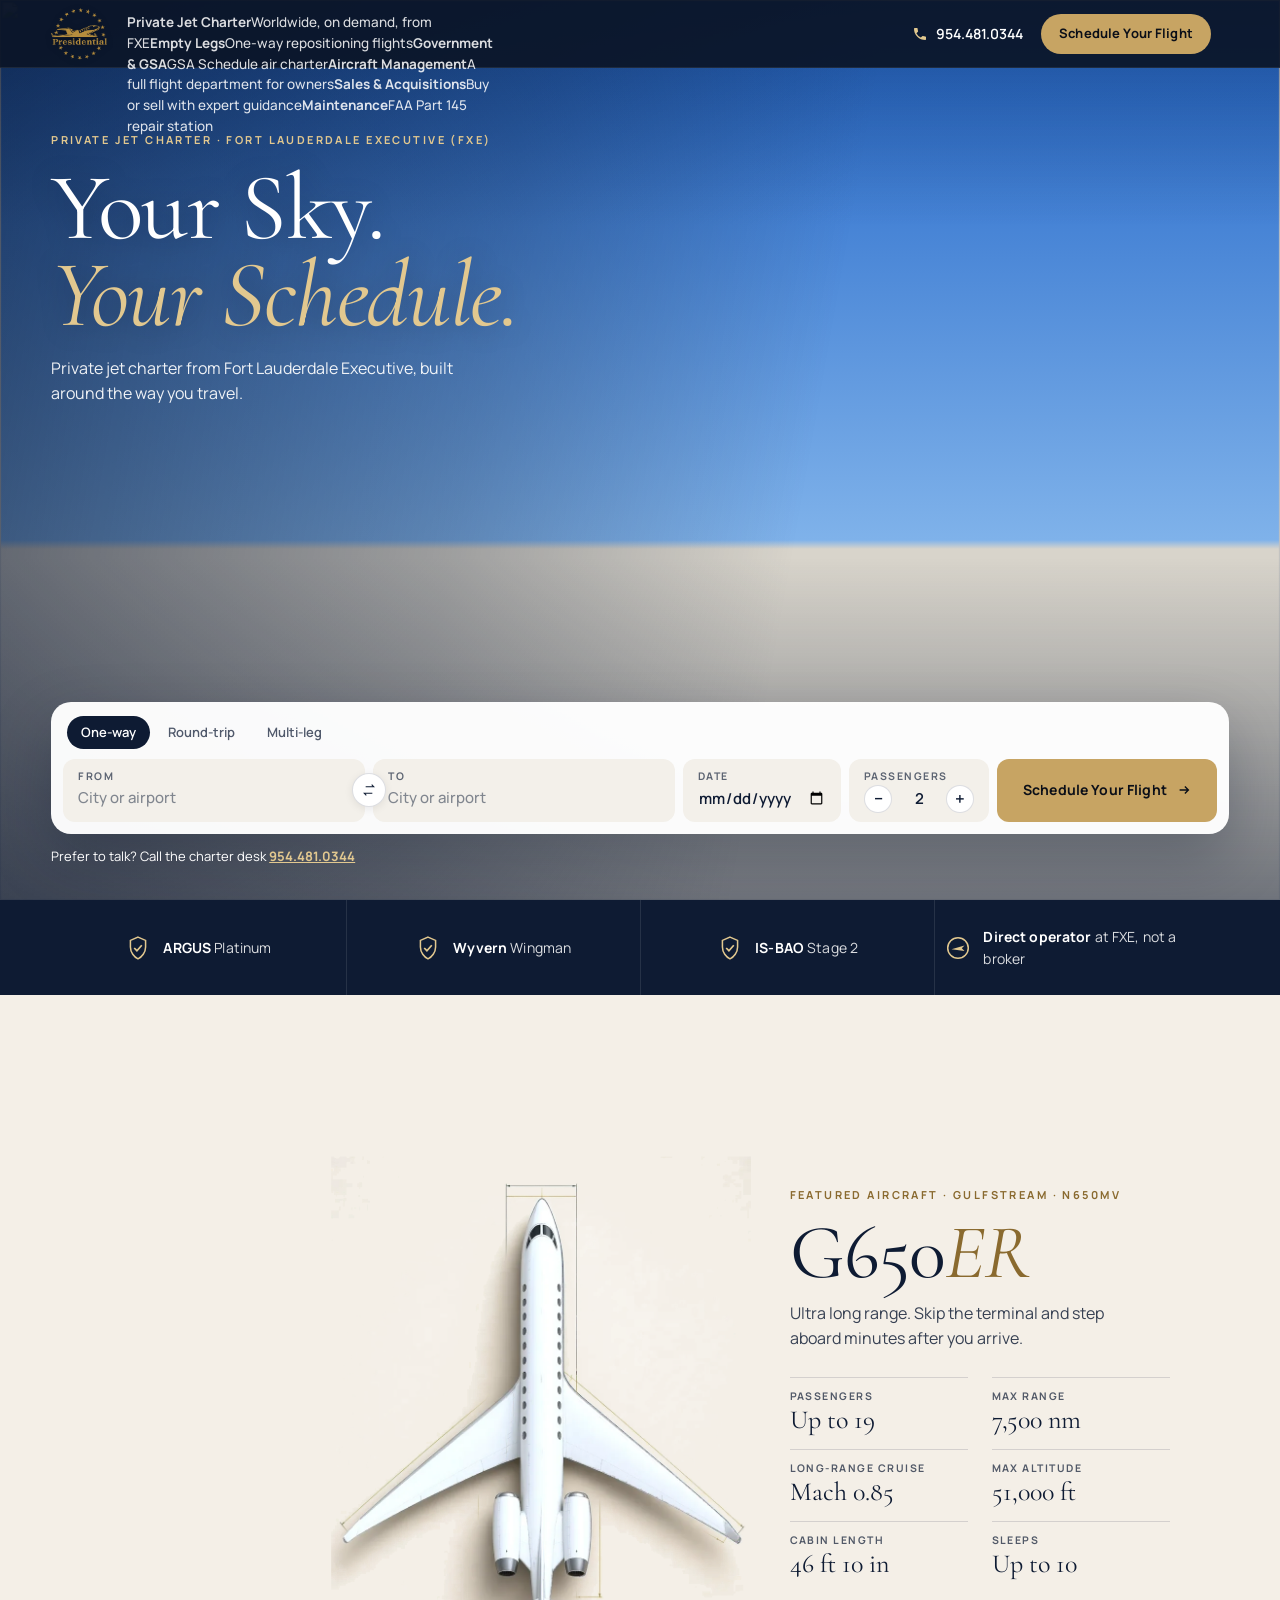
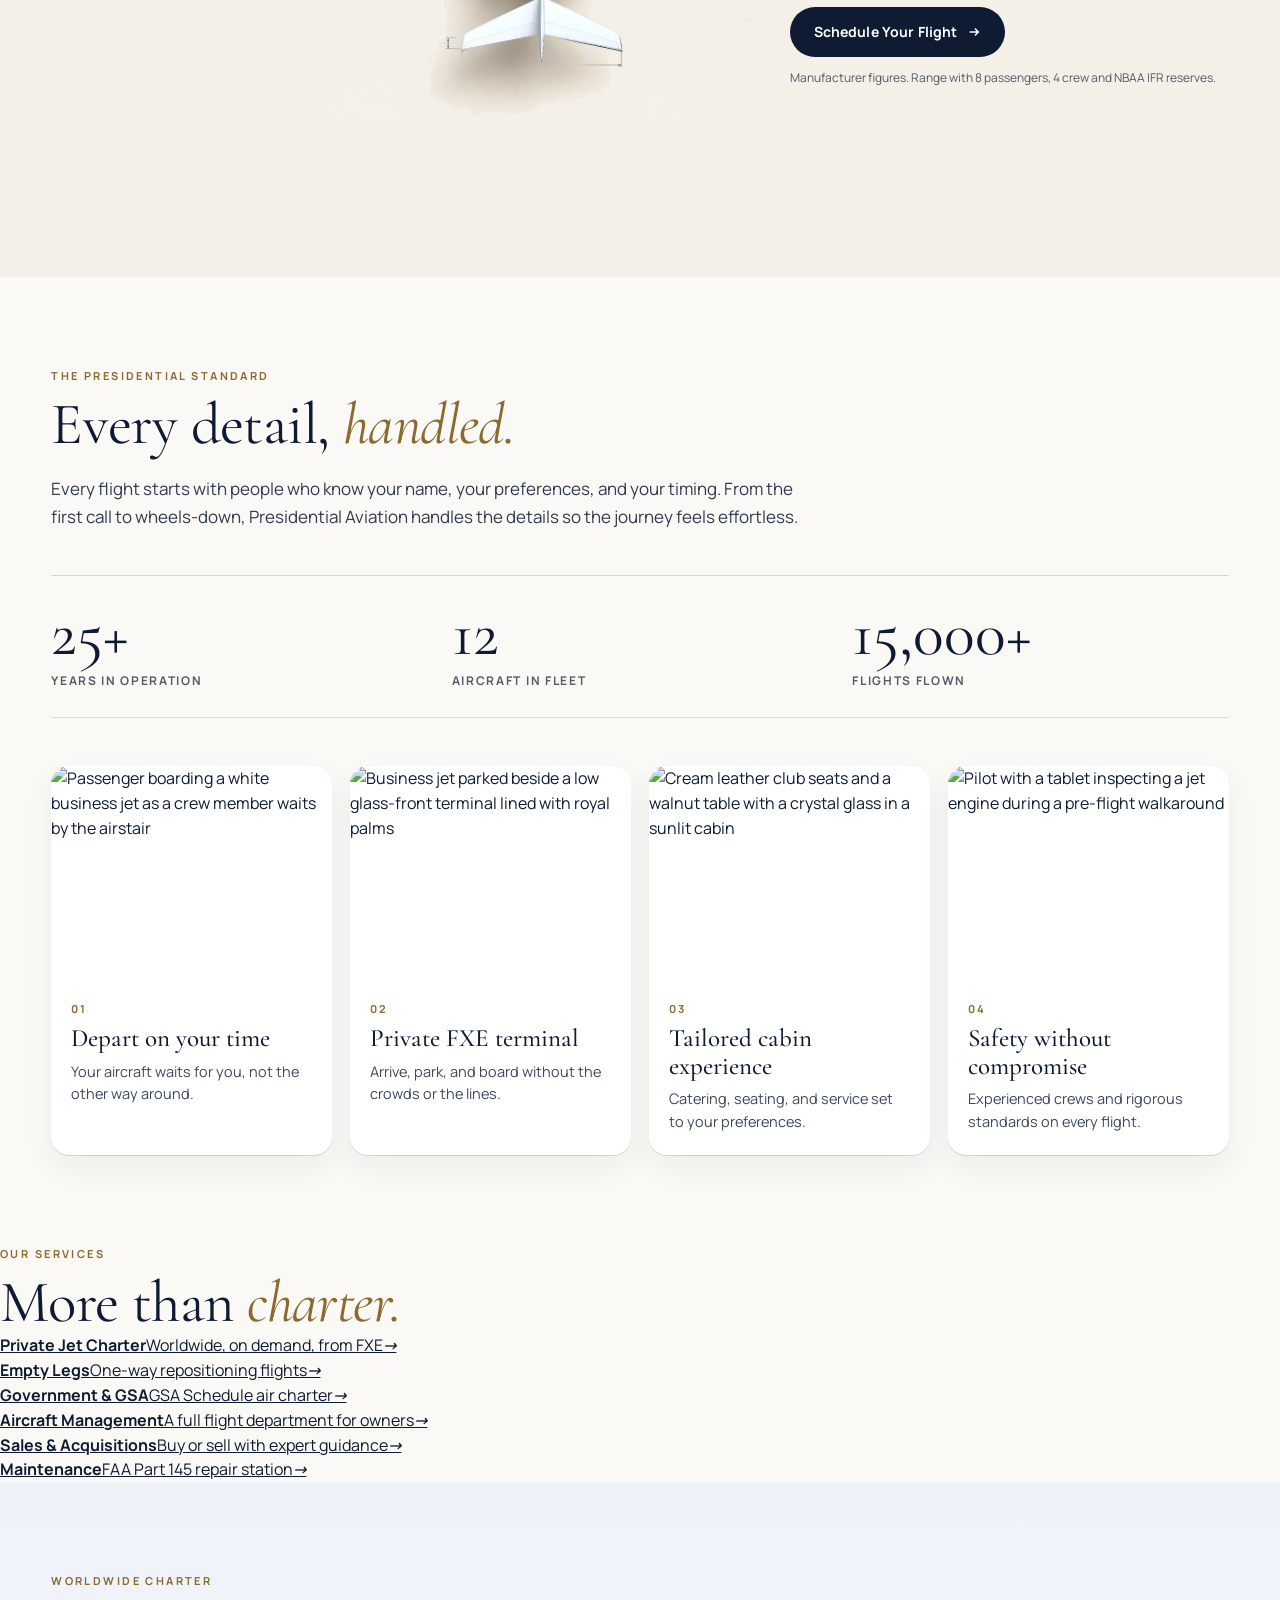
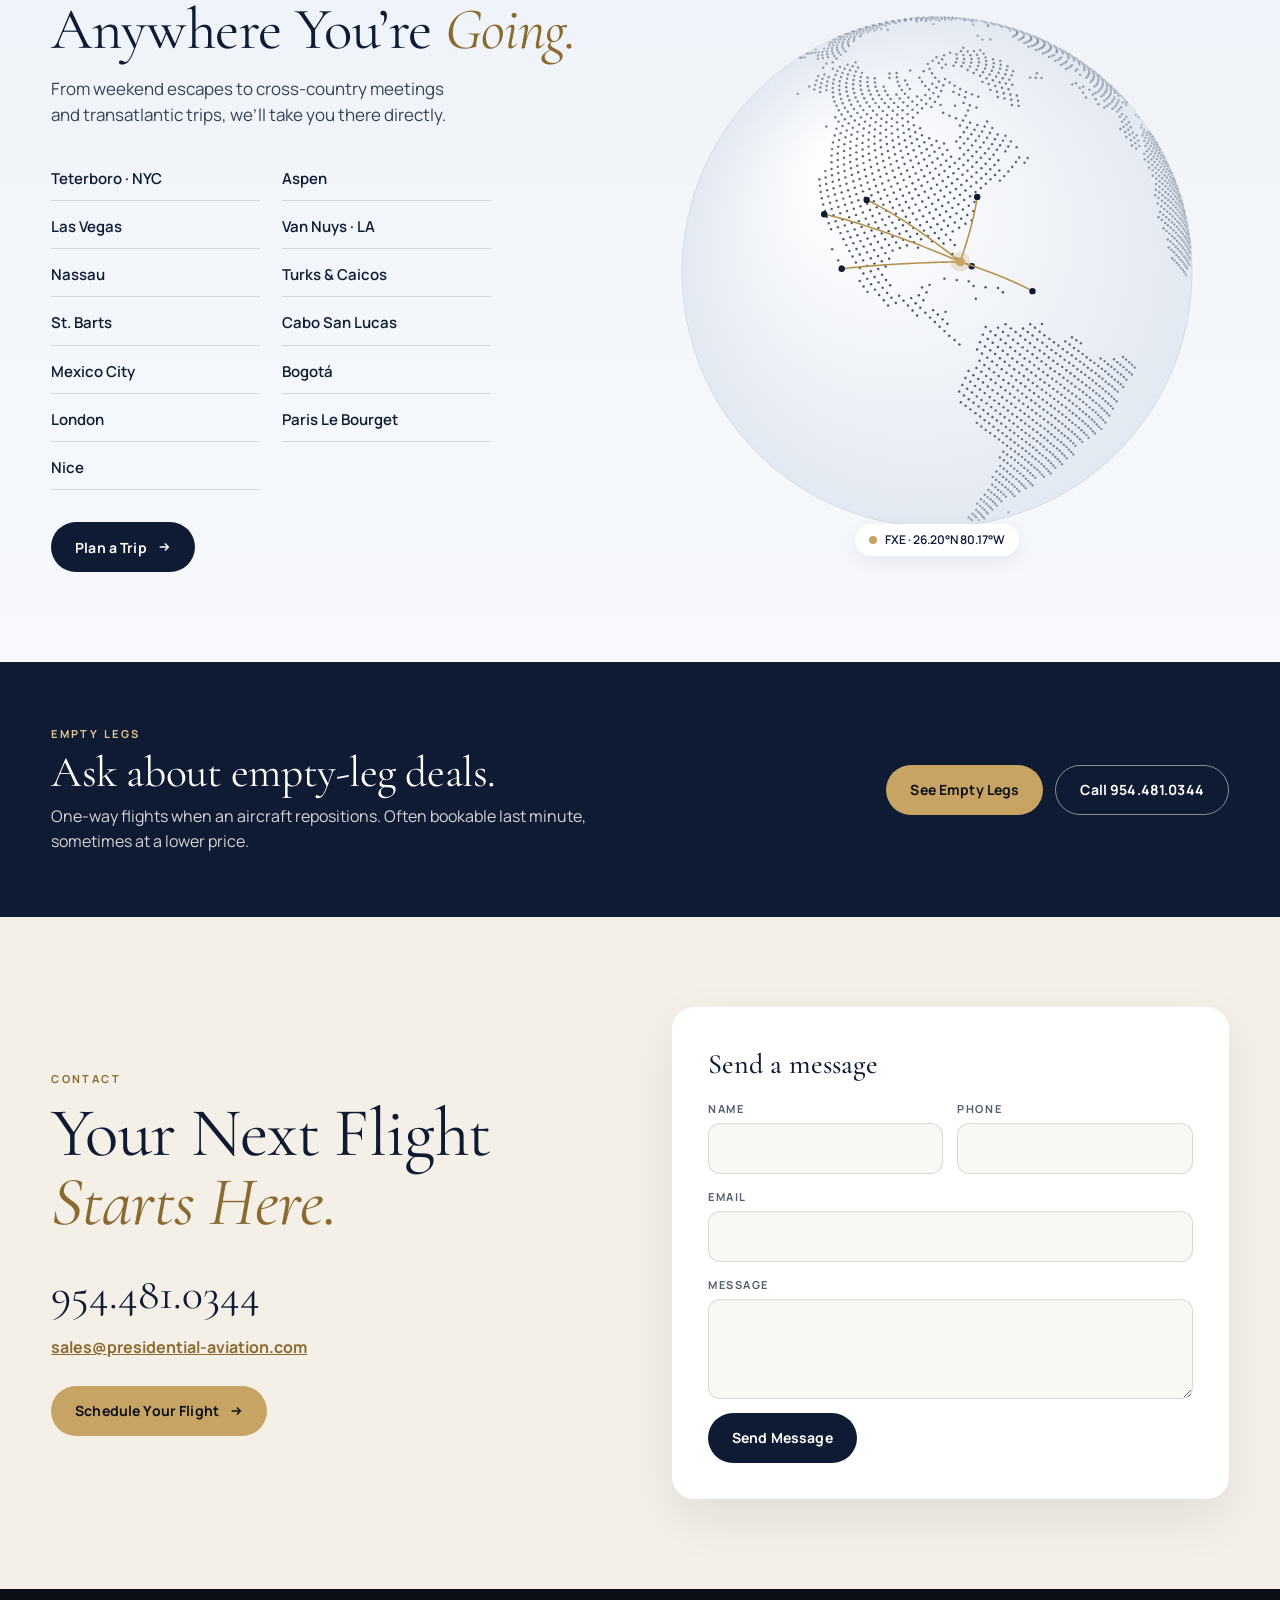
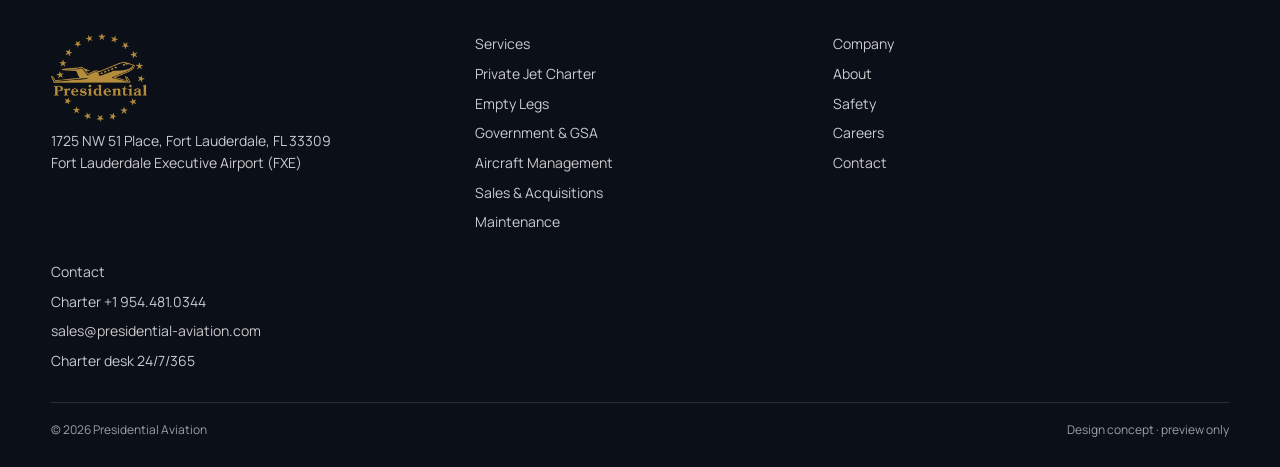
==== commit 990f82f1: "Presidential pitch: service pages, globe, perk images, hero video" ====
--- a/index.html
+++ b/index.html
@@ -8,8 +8,9 @@
 <meta name="description" content="Private jet charter from Fort Lauderdale Executive Airport (FXE). Schedule your flight in seconds: one-way, round-trip or multi-leg.">
 <meta name="theme-color" content="#0e1b33">
 <link rel="icon" href="data:image/svg+xml,%3Csvg xmlns=%27http://www.w3.org/2000/svg%27 viewBox=%270 0 40 40%27%3E%3Ccircle cx=%2720%27 cy=%2720%27 r=%2719%27 fill=%27%230e1b33%27/%3E%3Cpath d=%27M8 22.5 L32 15.5 L27 20.5 L32 25.5 Z%27 fill=%27%23c7a463%27/%3E%3C/svg%3E">
-<link rel="preload" href="img/tarmac-day.webp" as="image" type="image/webp" fetchpriority="high" media="(min-width: 769px)">
-<link rel="preload" href="img/tarmac-day-m.webp" as="image" type="image/webp" fetchpriority="high" media="(max-width: 768px)">
+<!-- Hero LCP = video poster (first frame). Media queries must match the <picture> sources and HERO_MQ in js/main.js -->
+<link rel="preload" href="video/fxe_hero_desktop_1280x720_poster.webp" as="image" type="image/webp" fetchpriority="high" media="(min-width: 769px) and (orientation: landscape)">
+<link rel="preload" href="video/fxe_hero_mobile_720x1280_poster.webp" as="image" type="image/webp" fetchpriority="high" media="(max-width: 768px), (orientation: portrait)">
 <link rel="preload" href="fonts/manrope.woff2" as="font" type="font/woff2" crossorigin>
 <link rel="preload" href="fonts/cormorant.woff2" as="font" type="font/woff2" crossorigin>
 <link rel="stylesheet" href="css/style.css">
@@ -25,21 +26,31 @@
 
 <!-- PHONE: 954.481.0344 (charter line, from v2 copy) is used everywhere. Their live site (presidential-aviation.com) also lists 954.772.8622. CONFIRM which number is the lead line with Presidential before publishing. -->
 <header class="nav" id="nav">
-  <a class="nav__logo" href="#top" aria-label="Presidential Aviation, back to top">
+  <a class="nav__logo" href="#top" aria-label="Presidential Aviation home">
     <img class="nav__img" src="img/logo.png" alt="Presidential Aviation" width="56" height="52">
   </a>
   <nav class="nav__links" aria-label="Primary">
-    <a href="#fleet">Fleet</a>
-    <a href="#why">Why Us</a>
-    <a href="#global">Destinations</a>
-    <a href="#empty-legs">Empty Legs</a>
-    <a href="#contact">Contact</a>
+    <div class="dd">
+      <button class="dd__btn" type="button" aria-expanded="false" aria-controls="dd-services">Services<svg viewBox="0 0 12 12" aria-hidden="true"><path d="M2.5 4.5 6 8l3.5-3.5" fill="none" stroke="currentColor" stroke-width="1.5"/></svg></button>
+      <div class="dd__menu" id="dd-services"><div class="dd__panel"><a href="charter.html"><b>Private Jet Charter</b><span>Worldwide, on demand, from FXE</span></a><a href="empty-legs.html"><b>Empty Legs</b><span>One-way repositioning flights</span></a><a href="government.html"><b>Government &amp; GSA</b><span>GSA Schedule air charter</span></a><a href="management.html"><b>Aircraft Management</b><span>A full flight department for owners</span></a><a href="sales.html"><b>Sales &amp; Acquisitions</b><span>Buy or sell with expert guidance</span></a><a href="maintenance.html"><b>Maintenance</b><span>FAA Part 145 repair station</span></a></div></div>
+    </div>
+    <a href="#fleet">Fleet</a><a href="#global">Destinations</a><a href="about.html">About</a><a href="careers.html">Careers</a><a href="contact.html">Contact</a>
   </nav>
   <div class="nav__cta">
     <a class="nav__tel" href="tel:+19544810344" aria-label="Call 954.481.0344"><svg viewBox="0 0 24 24" aria-hidden="true"><path d="M6.6 10.8a15.1 15.1 0 0 0 6.6 6.6l2.2-2.2c.3-.3.7-.4 1-.2 1.1.4 2.3.6 3.6.6.6 0 1 .4 1 1V20c0 .6-.4 1-1 1A17 17 0 0 1 3 4c0-.6.4-1 1-1h3.5c.6 0 1 .4 1 1 0 1.3.2 2.5.6 3.6.1.3 0 .7-.2 1z" fill="currentColor"/></svg><span>954.481.0344</span></a>
     <button class="btn btn--gold btn--sm" type="button" data-book>Schedule Your Flight</button>
+    <button class="burger" type="button" aria-expanded="false" aria-controls="mnav" aria-label="Open menu"><span></span><span></span><span></span></button>
   </div>
 </header>
+<div class="mnav" id="mnav" hidden>
+  <nav class="mnav__in" aria-label="Mobile">
+    <p class="mnav__h">Services</p>
+    <ul><li><a href="charter.html">Private Jet Charter</a></li><li><a href="empty-legs.html">Empty Legs</a></li><li><a href="government.html">Government &amp; GSA</a></li><li><a href="management.html">Aircraft Management</a></li><li><a href="sales.html">Sales &amp; Acquisitions</a></li><li><a href="maintenance.html">Maintenance</a></li></ul>
+    <p class="mnav__h">Company</p>
+    <ul><li><a href="#fleet">Fleet</a></li><li><a href="#global">Destinations</a></li><li><a href="about.html">About</a></li><li><a href="careers.html">Careers</a></li><li><a href="contact.html">Contact</a></li></ul>
+    <a class="btn btn--ghost btn--block" href="tel:+19544810344"><svg viewBox="0 0 24 24" aria-hidden="true"><path d="M6.6 10.8a15.1 15.1 0 0 0 6.6 6.6l2.2-2.2c.3-.3.7-.4 1-.2 1.1.4 2.3.6 3.6.6.6 0 1 .4 1 1V20c0 .6-.4 1-1 1A17 17 0 0 1 3 4c0-.6.4-1 1-1h3.5c.6 0 1 .4 1 1 0 1.3.2 2.5.6 3.6.1.3 0 .7-.2 1z" fill="currentColor"/></svg>Call 954.481.0344</a>
+  </nav>
+</div>
 
 <!-- Airplane-window intro: plays once on load (CSS, ~1.7s), then removes itself. Skipped for reduced motion. -->
 <div class="intro" aria-hidden="true"><div class="intro__win"><span class="intro__shade"></span></div></div>
@@ -48,10 +59,16 @@
 <!-- 1 · HERO -->
 <section class="hero" aria-labelledby="hero-title">
   <div class="hero__media" aria-hidden="true">
+    <!-- AI-generated hero video (placeholder, client to approve). Poster = first frame and is the LCP image.
+         js/main.js injects the <source>s after window "load"; skipped under prefers-reduced-motion or Save-Data (poster only).
+         If the video fails, the poster keeps the old Ken Burns motion as the fallback. -->
     <picture>
-      <source media="(max-width: 768px)" srcset="img/tarmac-day-m.webp" width="720" height="1280">
-      <img src="img/tarmac-day.webp" alt="" width="1280" height="720" fetchpriority="high" decoding="async">
+      <source media="(max-width: 768px), (orientation: portrait)" srcset="video/fxe_hero_mobile_720x1280_poster.webp" type="image/webp" width="720" height="1280">
+      <source media="(max-width: 768px), (orientation: portrait)" srcset="video/fxe_hero_mobile_720x1280_poster.jpg" width="720" height="1280">
+      <source srcset="video/fxe_hero_desktop_1280x720_poster.webp" type="image/webp" width="1280" height="720">
+      <img class="hero__poster" src="video/fxe_hero_desktop_1280x720_poster.jpg" alt="" width="1280" height="720" fetchpriority="high" decoding="async">
     </picture>
+    <video class="hero__vid" muted loop playsinline preload="none" disablepictureinpicture disableremoteplayback tabindex="-1"></video>
   </div>
   <div class="hero__shade" aria-hidden="true"></div>
   <div class="hero__in">
@@ -92,7 +109,7 @@
 </section>
 
 <!-- 2 · TRUST STRIP -->
-<!-- UNVERIFIED: confirm certifications with Presidential before publishing -->
+<!-- Badges as stated on presidential-aviation.com (/company/industry-affiliations/, /private-jet-charter/, /jet-maintenance/private-jet-safety/). Still CONFIRM current status with Presidential before publishing. -->
 <section class="trust" aria-label="Safety and credentials">
   <ul class="trust__in">
     <li><svg viewBox="0 0 24 24" aria-hidden="true"><path d="M12 2l7 3v6c0 5-3.4 9.4-7 11-3.6-1.6-7-6-7-11V5z" fill="none" stroke="currentColor" stroke-width="1.4"/><path d="M8.5 12l2.5 2.5 4.5-5" fill="none" stroke="currentColor" stroke-width="1.6"/></svg><span><b>ARGUS</b> Platinum</span></li>
@@ -147,12 +164,27 @@
       <li><b>15,000+</b><span>Flights flown</span></li>
     </ul>
     <ol class="perks">
-      <li class="perk rv"><img src="img/tarmac-day-m.webp" alt="" width="720" height="1280" loading="lazy" decoding="async"><div><span>01</span><h3>Depart on your time</h3><p>Your aircraft waits for you, not the other way around.</p></div></li>
-      <!-- CONFIRM: "Private FXE terminal" (from Rex's copy) -->
-      <li class="perk rv"><img src="img/jet-climb.webp" alt="" width="1280" height="720" loading="lazy" decoding="async"><div><span>02</span><h3>Private FXE terminal</h3><p>Arrive, park, and board without the crowds or the lines.</p></div></li>
-      <li class="perk rv"><img src="img/executive-day.webp" alt="" width="864" height="1152" loading="lazy" decoding="async"><div><span>03</span><h3>Tailored cabin experience</h3><p>Catering, seating, and service set to your preferences.</p></div></li>
-      <li class="perk rv"><img src="img/cabin.webp" alt="" width="864" height="1152" loading="lazy" decoding="async"><div><span>04</span><h3>Safety without compromise</h3><p>Experienced crews and rigorous standards on every flight.</p></div></li>
+      <li class="perk rv"><!-- AI placeholder image --><img src="img/perk-depart.webp" alt="Passenger boarding a white business jet as a crew member waits by the airstair" width="900" height="600" loading="lazy" decoding="async"><div><span>01</span><h3>Depart on your time</h3><p>Your aircraft waits for you, not the other way around.</p></div></li>
+      <!-- CONFIRM: "Private FXE terminal" (from Rex's copy). Image is AI-generated, modeled on reference photos of the real FXE field (flat terrain, low-rise surroundings); the terminal building itself is illustrative. -->
+      <li class="perk rv"><!-- AI placeholder image --><img src="img/perk-fxe.webp" alt="Business jet parked beside a low glass-front terminal lined with royal palms" width="900" height="600" loading="lazy" decoding="async"><div><span>02</span><h3>Private FXE terminal</h3><p>Arrive, park, and board without the crowds or the lines.</p></div></li>
+      <li class="perk rv"><!-- AI placeholder image --><img src="img/perk-cabin.webp" alt="Cream leather club seats and a walnut table with a crystal glass in a sunlit cabin" width="900" height="600" loading="lazy" decoding="async"><div><span>03</span><h3>Tailored cabin experience</h3><p>Catering, seating, and service set to your preferences.</p></div></li>
+      <li class="perk rv"><!-- AI placeholder image --><img src="img/perk-safety.webp" alt="Pilot with a tablet inspecting a jet engine during a pre-flight walkaround" width="900" height="600" loading="lazy" decoding="async"><div><span>04</span><h3>Safety without compromise</h3><p>Experienced crews and rigorous standards on every flight.</p></div></li>
     </ol>
+  </div>
+</section>
+
+<!-- 4b · OUR SERVICES (links to the service pages) -->
+<section class="svcs" id="services" aria-labelledby="svcs-title">
+  <div class="svcs__in">
+    <div class="svcs__head rv"><p class="eyebrow">Our services</p><h2 id="svcs-title">More than <em>charter.</em></h2></div>
+    <ul class="svcs__grid">
+      <li class="rv"><a href="charter.html"><b>Private Jet Charter</b><span>Worldwide, on demand, from FXE</span><i aria-hidden="true">&rarr;</i></a></li>
+      <li class="rv"><a href="empty-legs.html"><b>Empty Legs</b><span>One-way repositioning flights</span><i aria-hidden="true">&rarr;</i></a></li>
+      <li class="rv"><a href="government.html"><b>Government &amp; GSA</b><span>GSA Schedule air charter</span><i aria-hidden="true">&rarr;</i></a></li>
+      <li class="rv"><a href="management.html"><b>Aircraft Management</b><span>A full flight department for owners</span><i aria-hidden="true">&rarr;</i></a></li>
+      <li class="rv"><a href="sales.html"><b>Sales &amp; Acquisitions</b><span>Buy or sell with expert guidance</span><i aria-hidden="true">&rarr;</i></a></li>
+      <li class="rv"><a href="maintenance.html"><b>Maintenance</b><span>FAA Part 145 repair station</span><i aria-hidden="true">&rarr;</i></a></li>
+    </ul>
   </div>
 </section>
 
@@ -162,20 +194,27 @@
     <div class="global__copy rv">
       <p class="eyebrow">Worldwide charter</p>
       <h2 id="global-title">Anywhere You&rsquo;re <em>Going.</em></h2>
-      <p class="global__lede">From weekend escapes to cross-country meetings, we&rsquo;ll take you there directly.</p>
-      <!-- Example destinations only, not a route list -->
-      <ul class="cities">
-        <li><b>FXE</b><i></i>Nassau</li>
-        <li><b>FXE</b><i></i>New York</li>
-        <li><b>FXE</b><i></i>Aspen</li>
-        <li><b>FXE</b><i></i>Los Angeles</li>
-        <li><b>FXE</b><i></i>Cabo San Lucas</li>
-        <li><b>FXE</b><i></i>St. Barts</li>
+      <p class="global__lede">From weekend escapes to cross-country meetings and transatlantic trips, we&rsquo;ll take you there directly.</p>
+      <!-- Example destinations only, not a route list. Order matches the globe loop in js/main.js -->
+      <ul class="cities" aria-label="Example destinations from FXE">
+        <li>Teterboro · NYC</li>
+        <li>Aspen</li>
+        <li>Las Vegas</li>
+        <li>Van Nuys · LA</li>
+        <li>Nassau</li>
+        <li>Turks &amp; Caicos</li>
+        <li>St. Barts</li>
+        <li>Cabo San Lucas</li>
+        <li>Mexico City</li>
+        <li>Bogotá</li>
+        <li>London</li>
+        <li>Paris Le Bourget</li>
+        <li>Nice</li>
       </ul>
       <button class="btn btn--navy" type="button" data-book>Plan a Trip<svg viewBox="0 0 16 16" aria-hidden="true"><path d="M3 8h10M9 4l4 4-4 4" fill="none" stroke="currentColor" stroke-width="1.6"/></svg></button>
     </div>
     <div class="global__vis">
-      <canvas class="globe" width="600" height="600" role="img" aria-label="Globe showing example routes from Fort Lauderdale Executive (FXE)"></canvas>
+      <canvas class="globe" width="600" height="600" role="img" aria-label="Slowly rotating globe tracing example routes from Fort Lauderdale Executive (FXE)"></canvas>
       <span class="global__pin"><i></i>FXE · 26.20°N 80.17°W</span>
     </div>
   </div>
@@ -190,8 +229,8 @@
       <p>One-way flights when an aircraft repositions. Often bookable last minute, sometimes at a lower price.</p>
     </div>
     <div class="legs__act">
-      <a class="btn btn--gold" href="tel:+19544810344">Call 954.481.0344</a>
-      <button class="btn btn--ghost" type="button" data-book>Schedule Your Flight</button>
+      <a class="btn btn--gold" href="empty-legs.html">See Empty Legs</a>
+      <a class="btn btn--ghost" href="tel:+19544810344">Call 954.481.0344</a>
     </div>
   </div>
 </section>
@@ -228,16 +267,26 @@
 
 <footer class="foot">
   <div class="foot__in">
-    <div>
+    <div class="foot__col foot__col--brand">
       <p class="foot__brand"><img src="img/logo.png" alt="Presidential Aviation" width="96" height="89" loading="lazy"></p>
       <p>1725 NW 51 Place, Fort Lauderdale, FL 33309<br>Fort Lauderdale Executive Airport (FXE)</p>
     </div>
-    <div>
+    <div class="foot__col">
+      <p class="foot__h">Services</p>
+      <p><a href="charter.html">Private Jet Charter</a></p><p><a href="empty-legs.html">Empty Legs</a></p><p><a href="government.html">Government &amp; GSA</a></p><p><a href="management.html">Aircraft Management</a></p><p><a href="sales.html">Sales &amp; Acquisitions</a></p><p><a href="maintenance.html">Maintenance</a></p>
+    </div>
+    <div class="foot__col">
+      <p class="foot__h">Company</p>
+      <p><a href="about.html">About</a></p>
+      <p><a href="about.html#safety">Safety</a></p>
+      <p><a href="careers.html">Careers</a></p>
+      <p><a href="contact.html">Contact</a></p>
+    </div>
+    <div class="foot__col">
+      <p class="foot__h">Contact</p>
       <p><a href="tel:+19544810344">Charter +1 954.481.0344</a></p>
       <p><a href="mailto:sales@presidential-aviation.com">sales@presidential-aviation.com</a></p>
-    </div>
-    <div>
-      <p>Private jet charter · Aircraft management · Aircraft sales &amp; brokerage · Maintenance &amp; crew training</p>
+      <p>Charter desk 24/7/365</p>
     </div>
   </div>
   <div class="foot__base"><span>© 2026 Presidential Aviation</span><span>Design concept · preview only</span></div>
--- a/css/style.css
+++ b/css/style.css
@@ -375,3 +375,8 @@
 .rm .fleet__jet,.rm .fleet__spec{opacity:1;transform:none}
 .rm .jet--photo{clip-path:none}
 .rm .scan{display:none}
+
+/* client logo */
+.nav__img{height:52px;width:auto;display:block;filter:drop-shadow(0 1px 3px rgba(0,0,0,.35))}
+@media(max-width:600px){.nav__img{height:42px}}
+.foot__brand img{height:89px;width:auto;display:block}
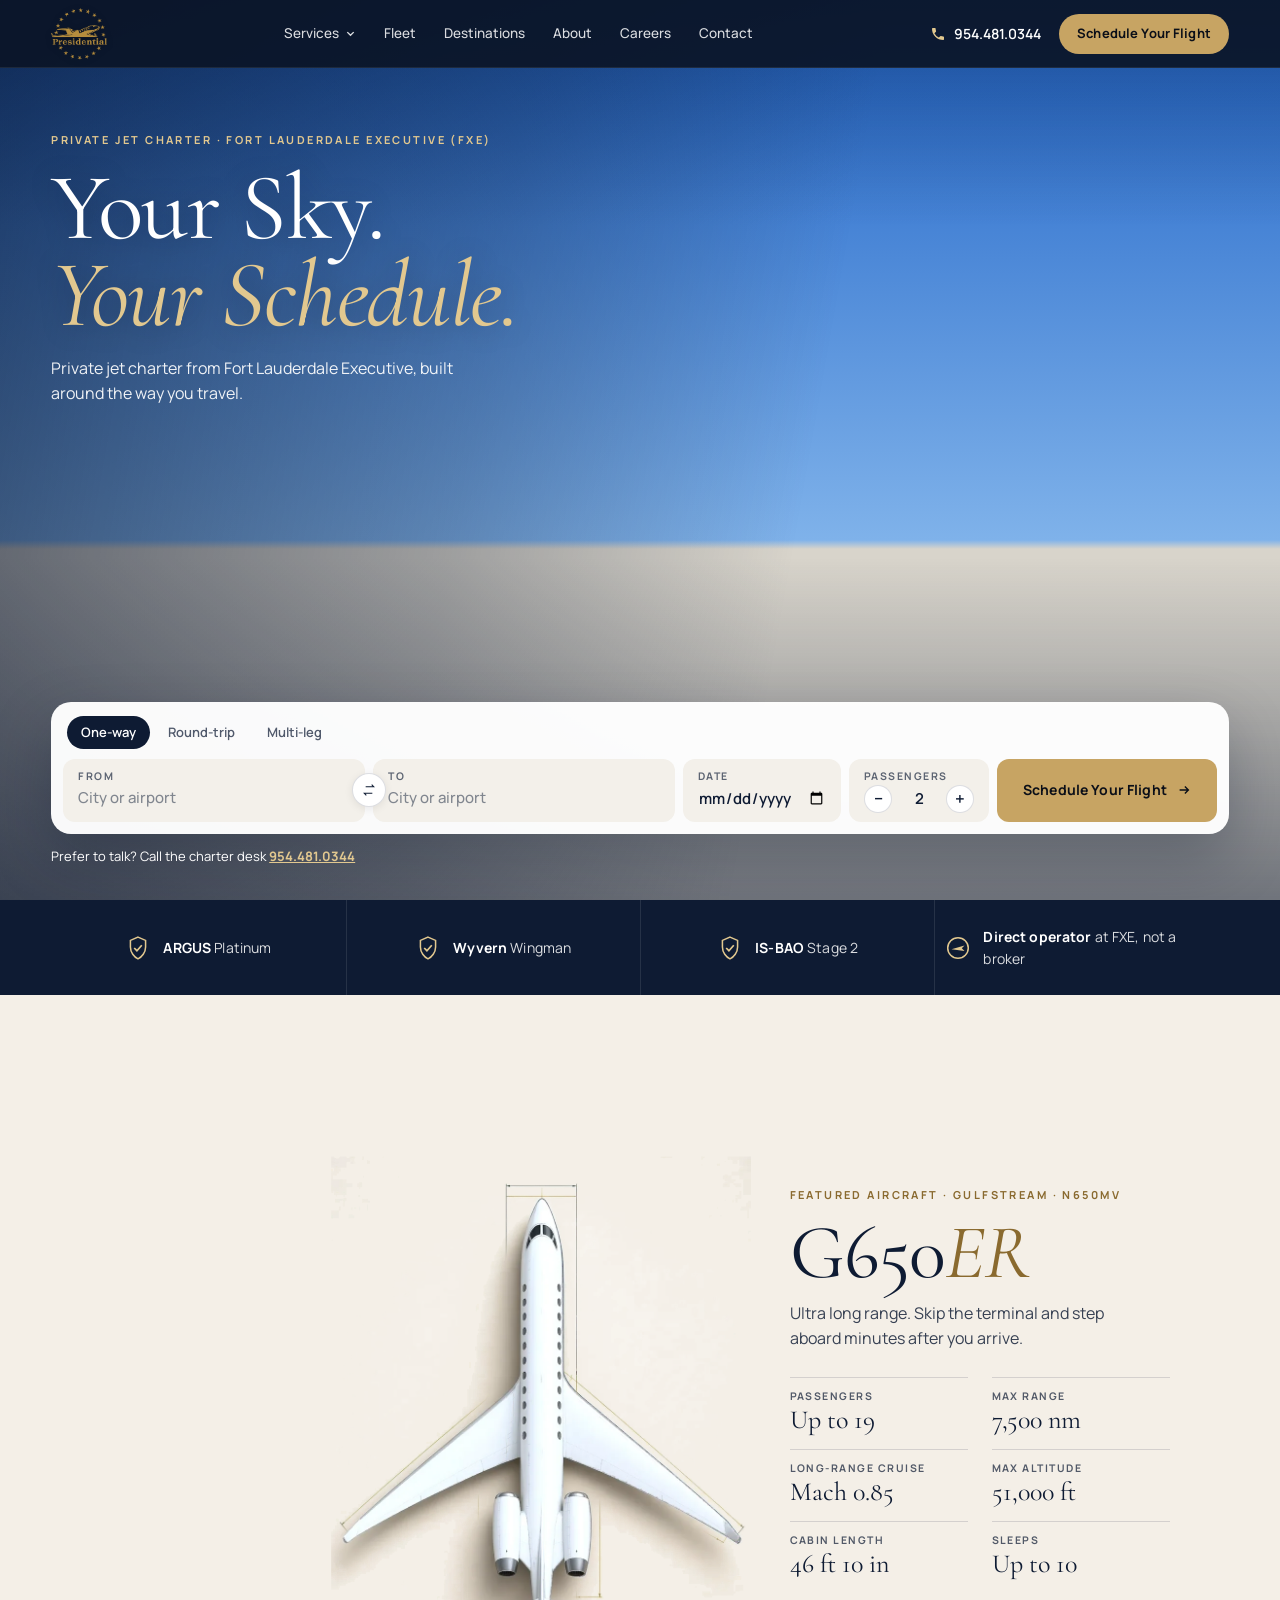
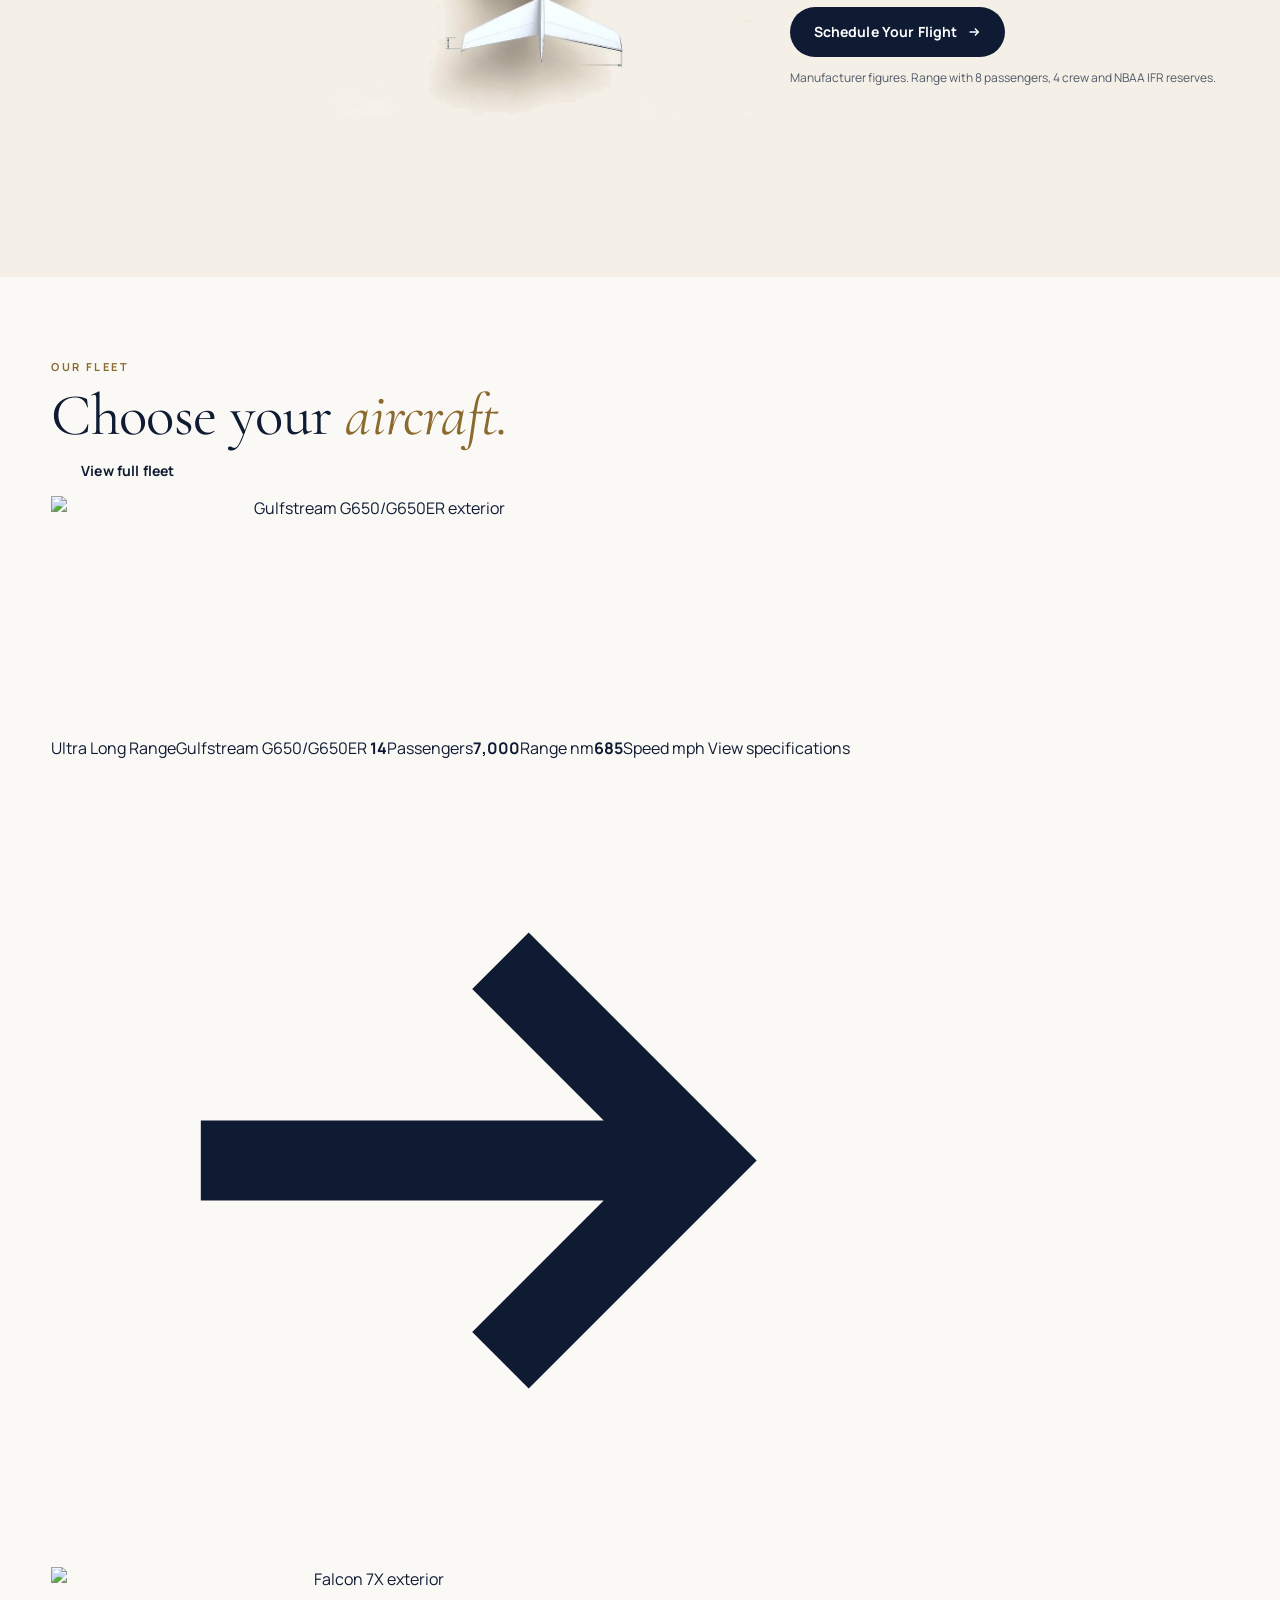
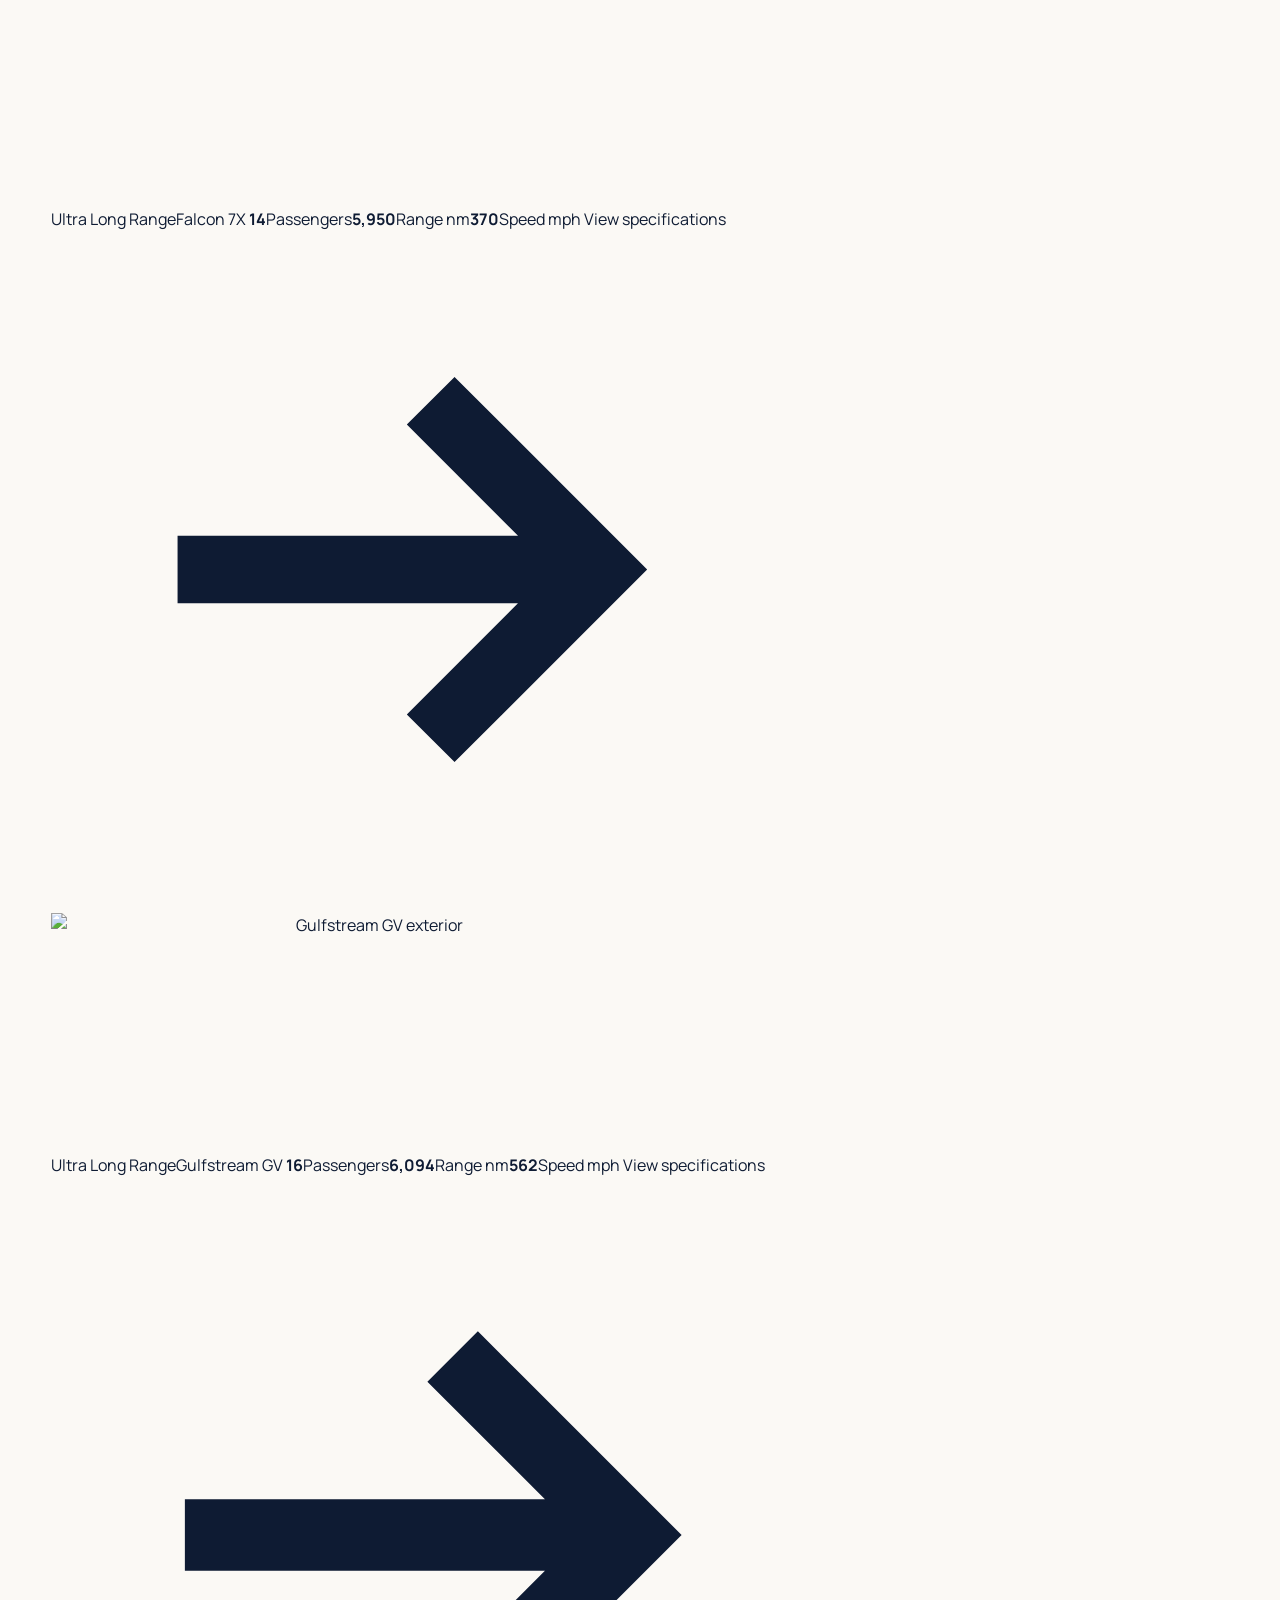
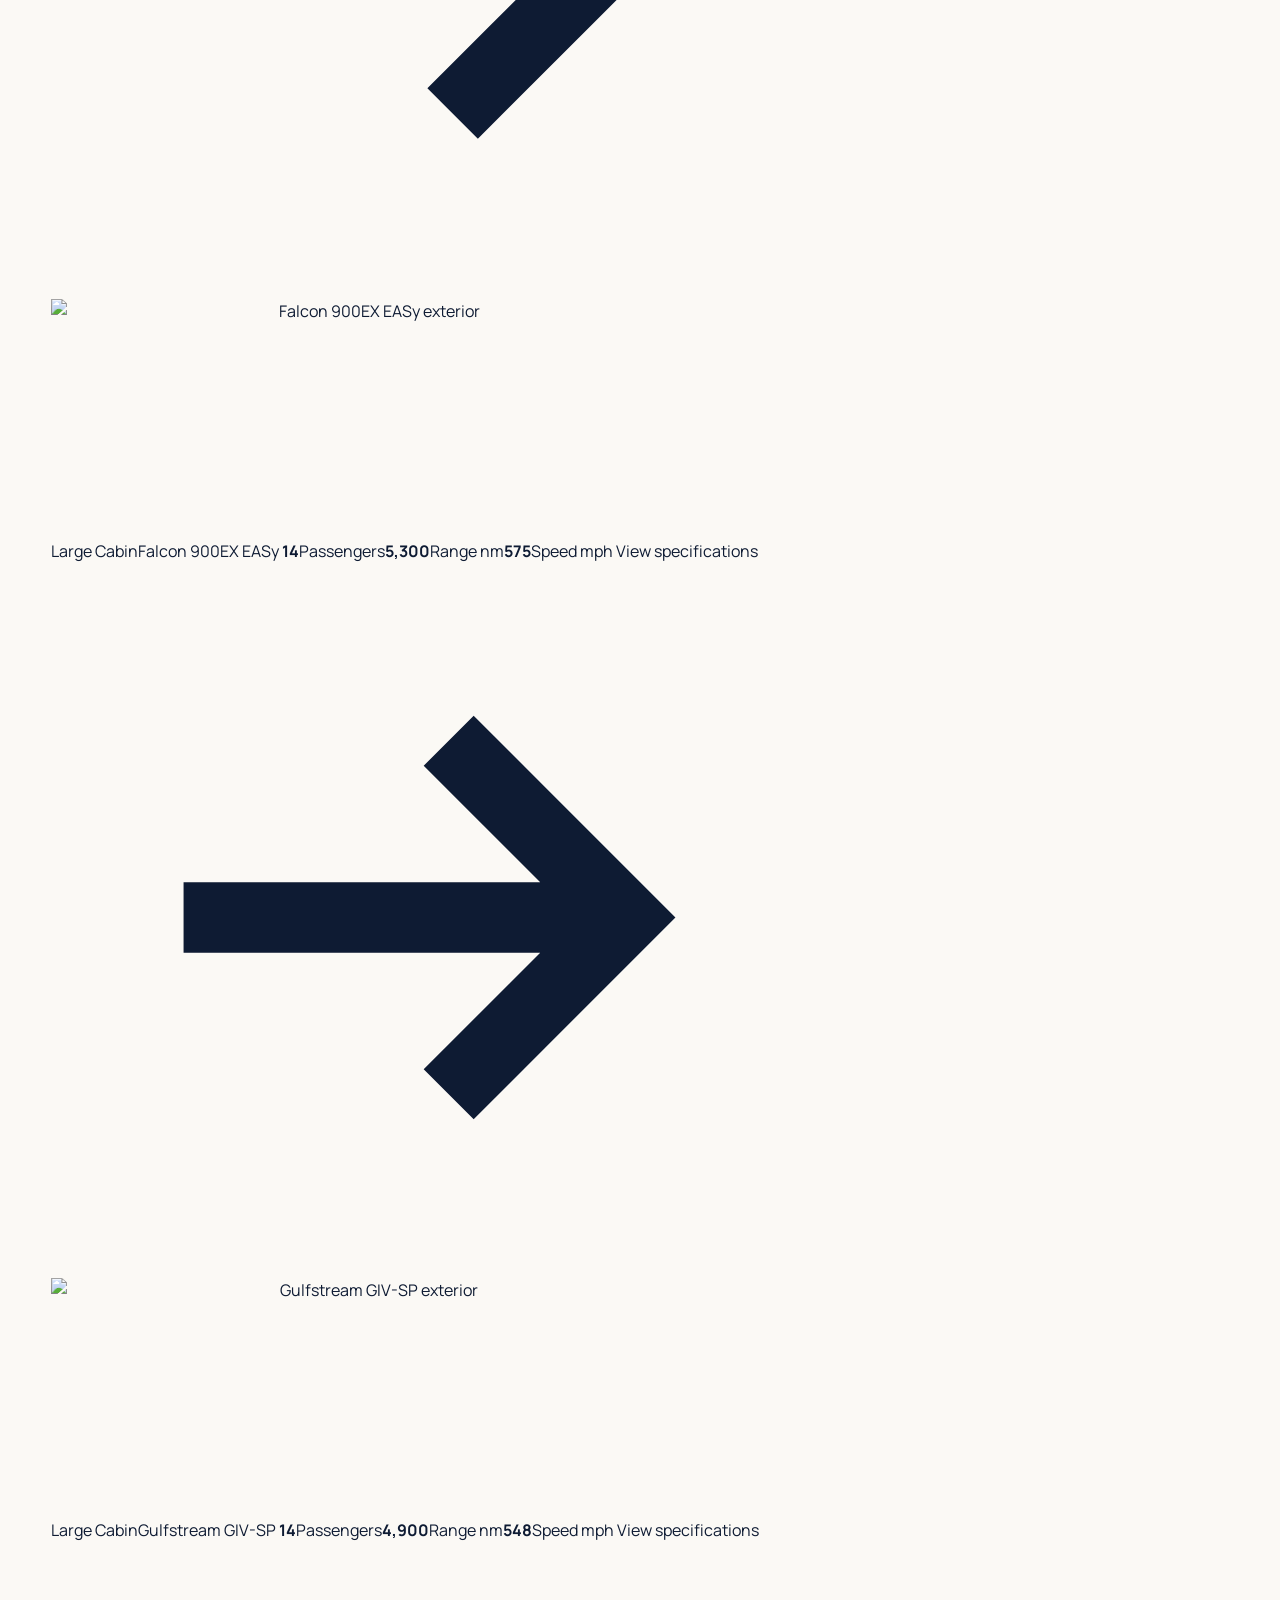
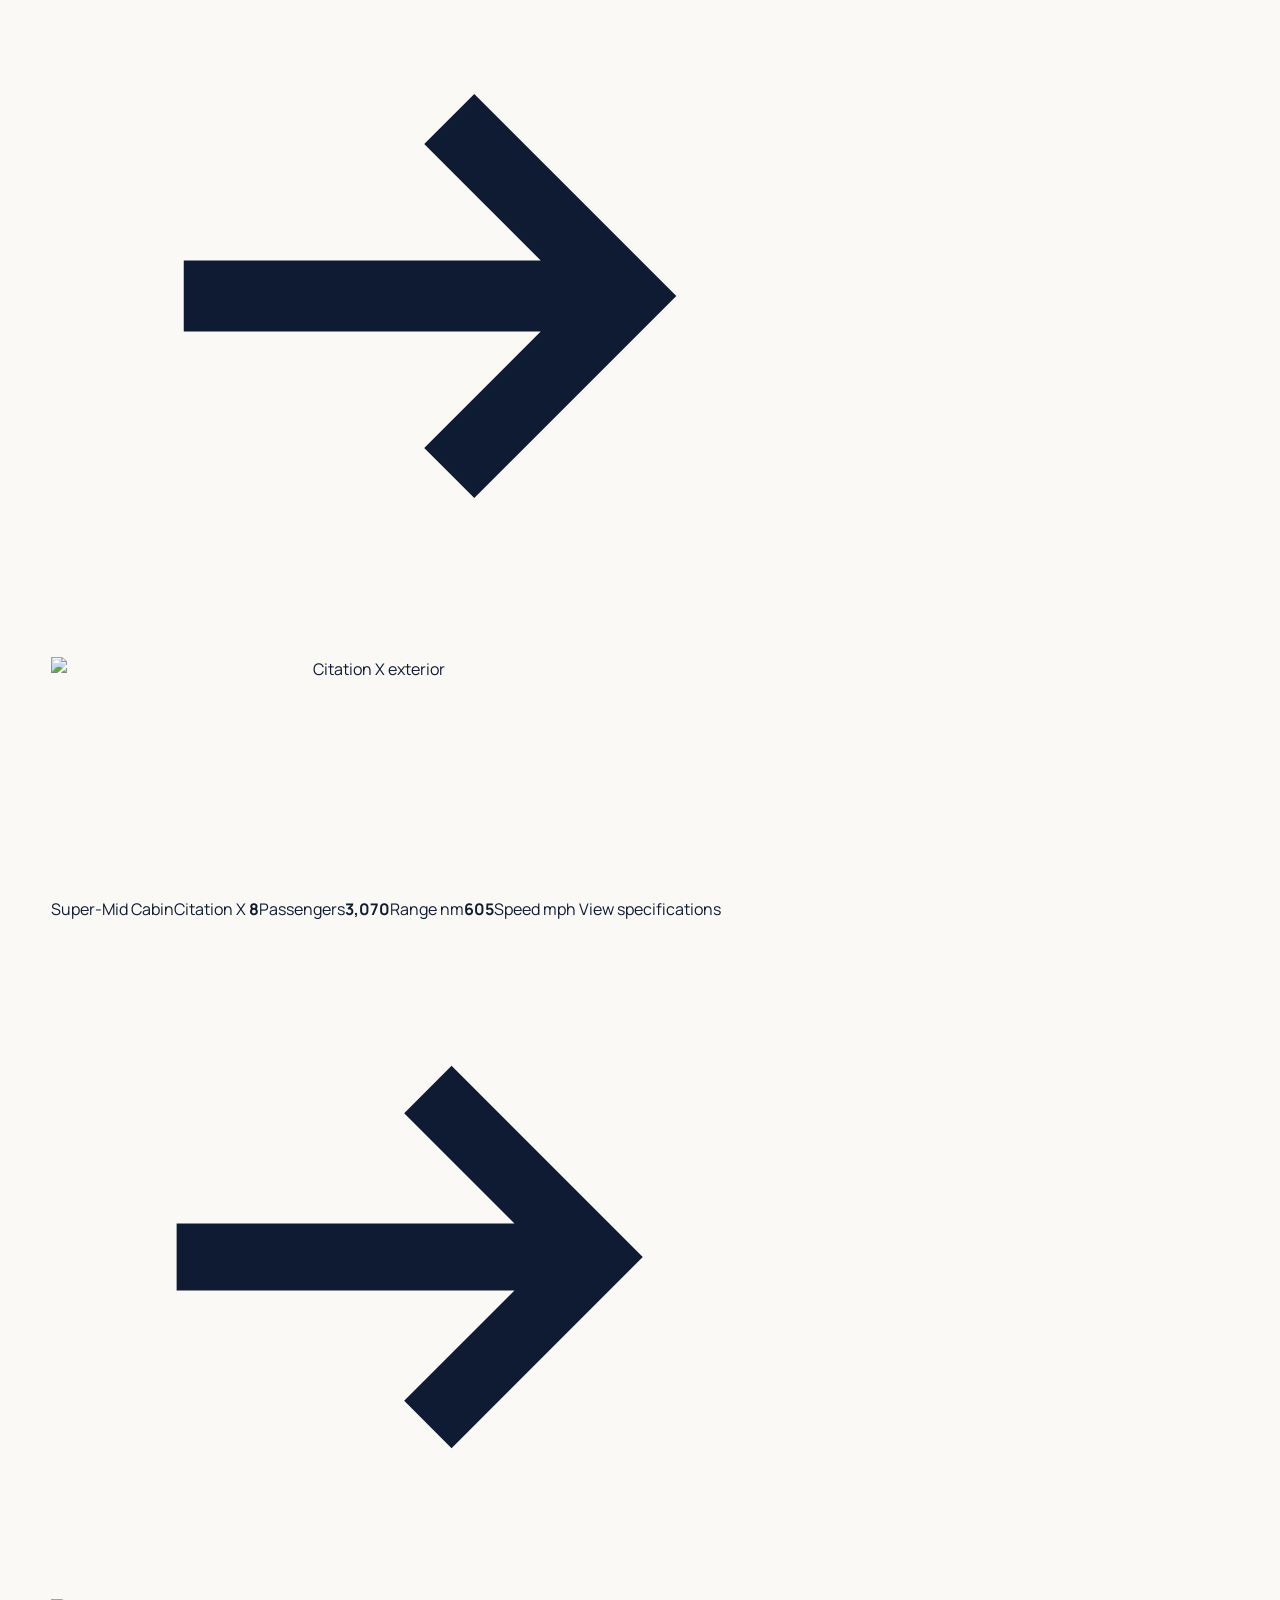
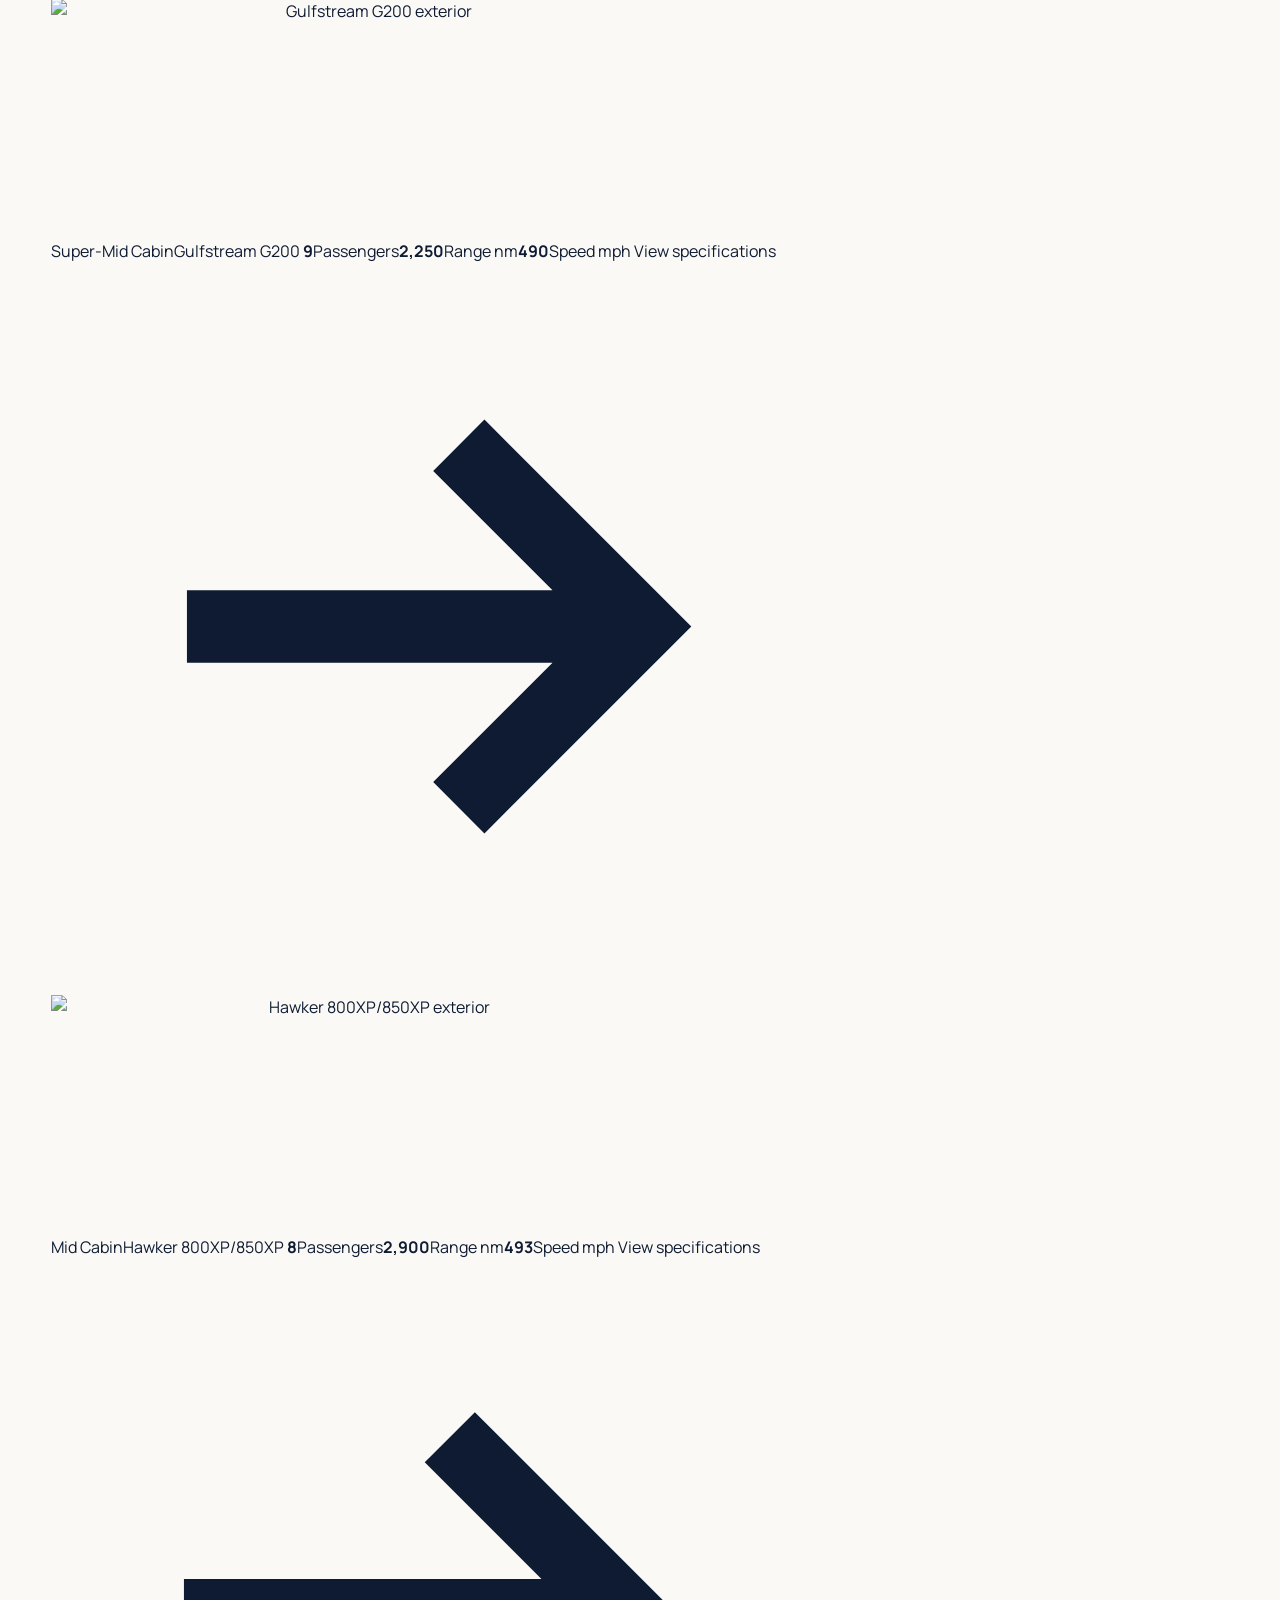
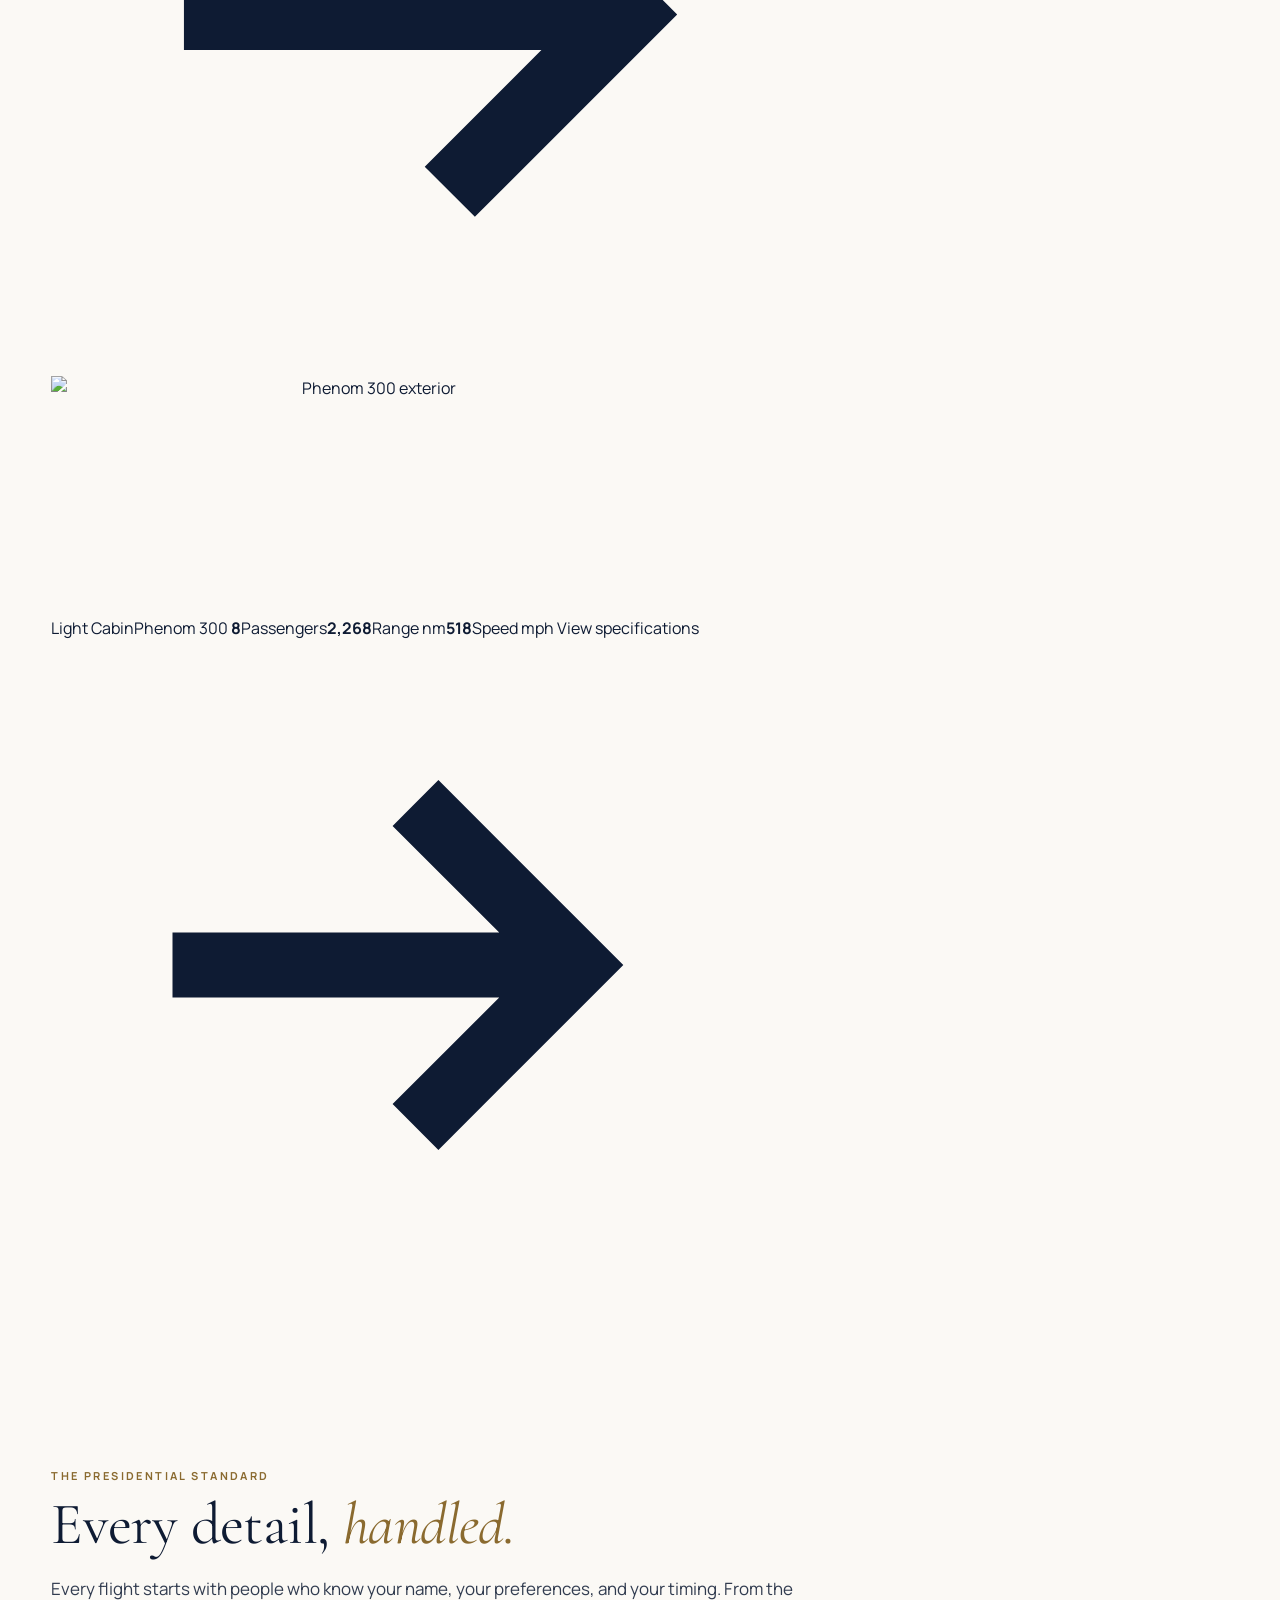
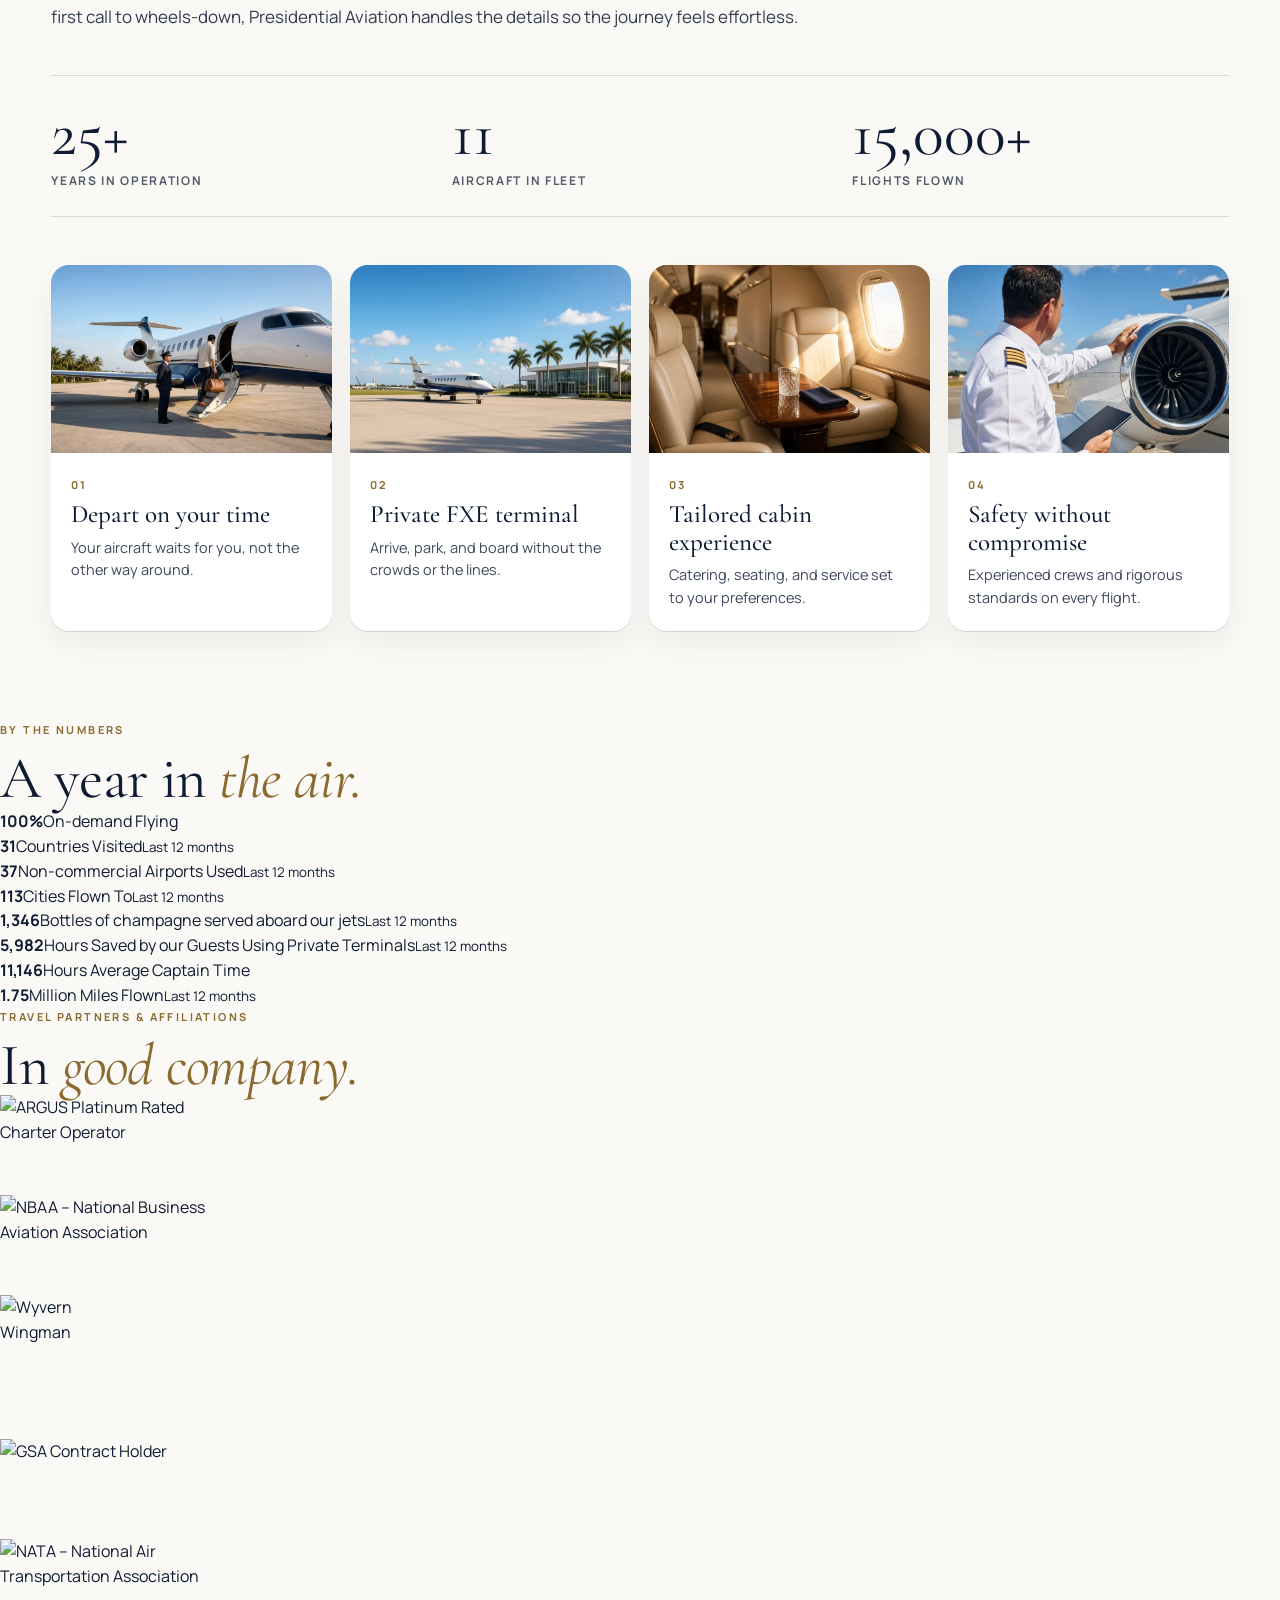
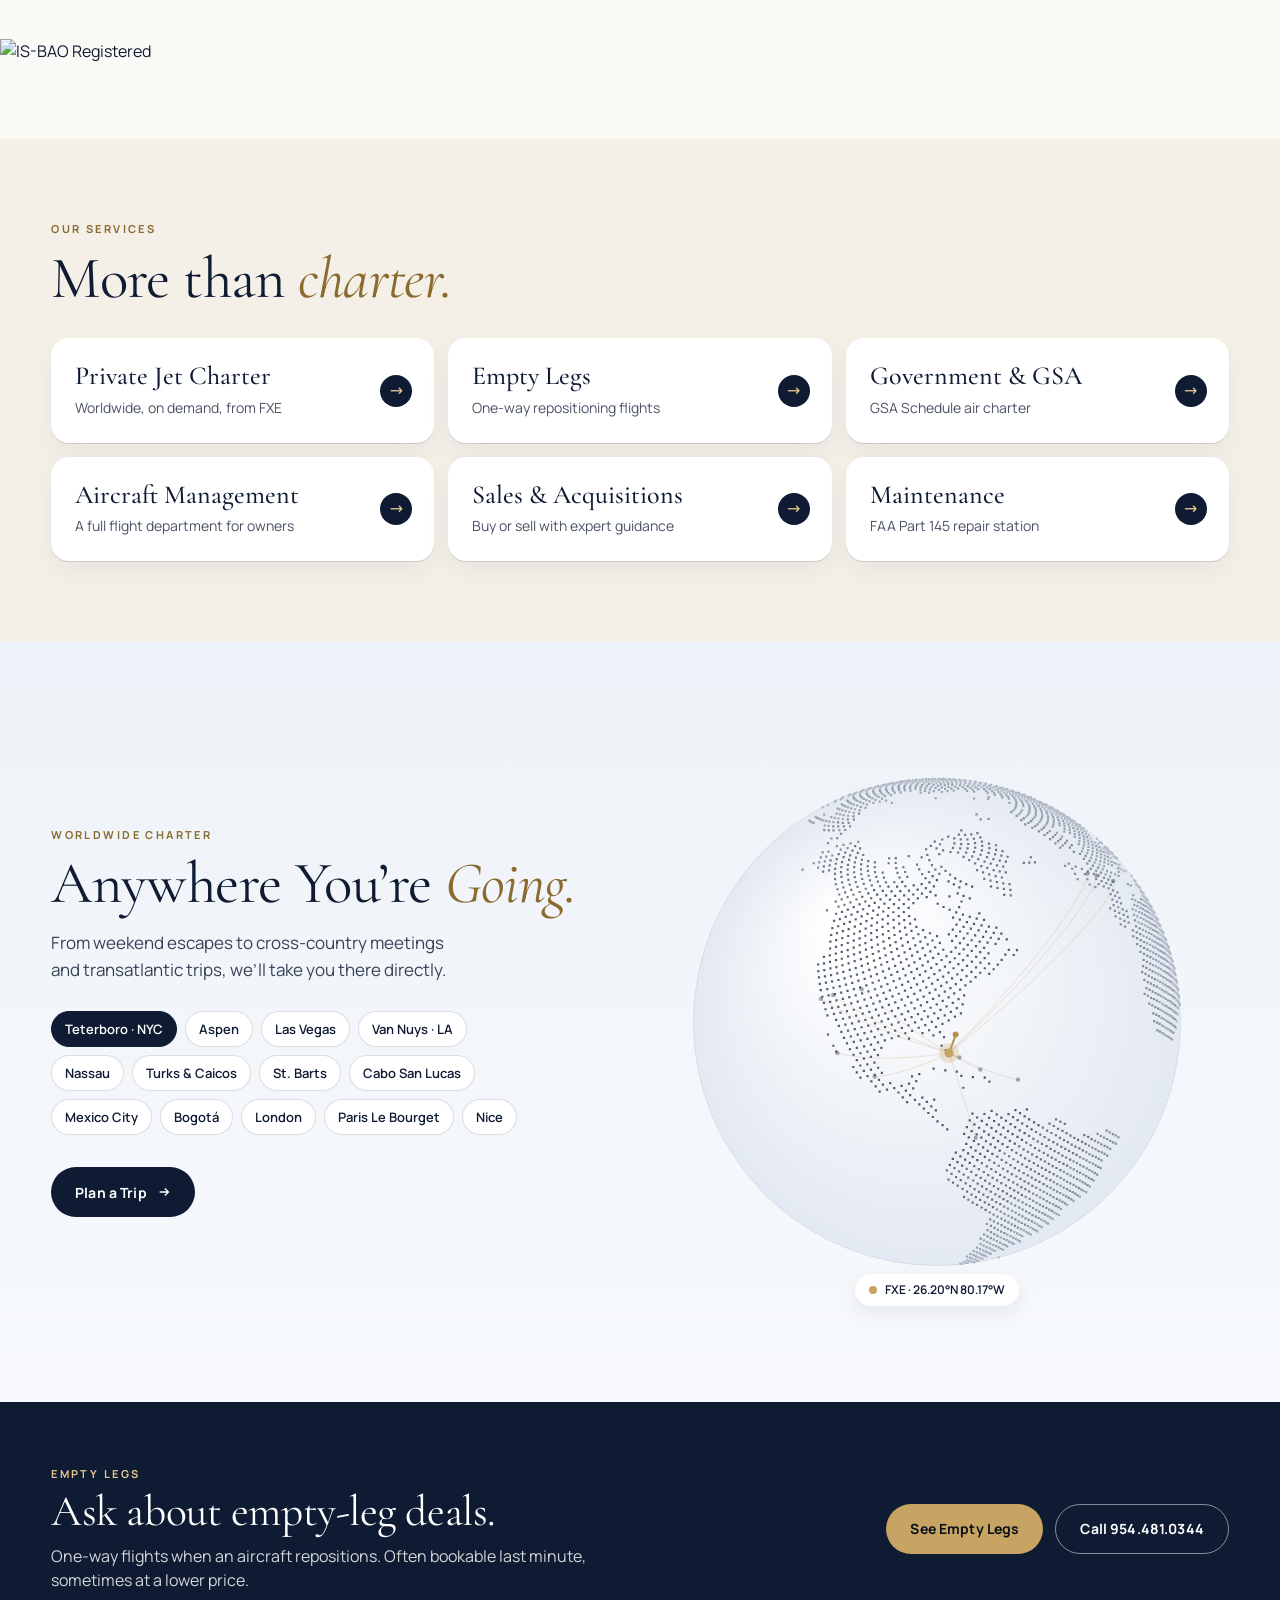
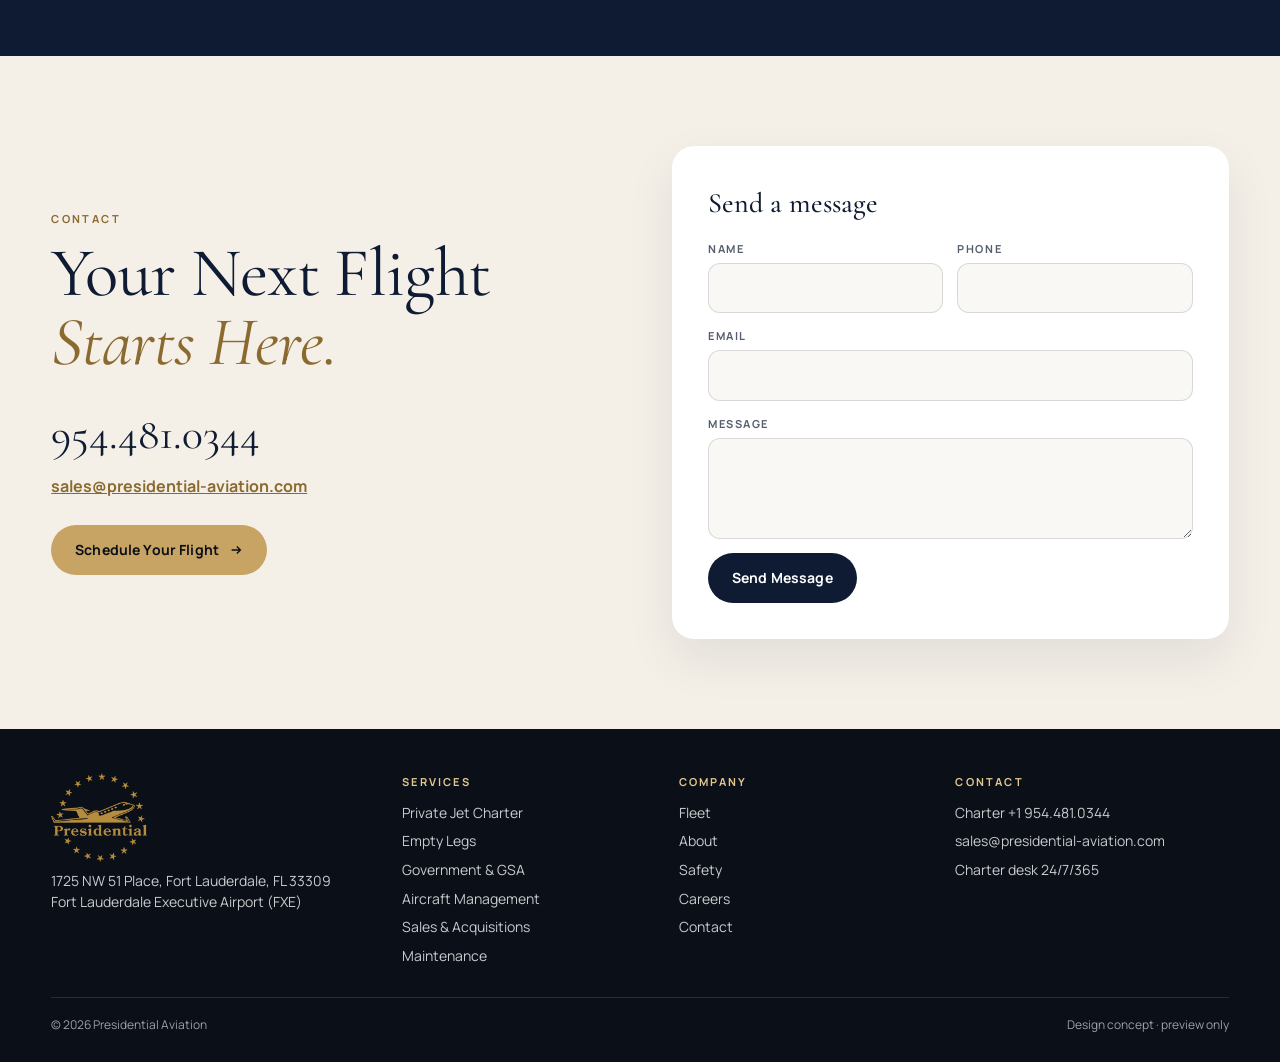
==== commit 0525b4d4: "Fleet page + homepage sections: pages" ====
--- a/index.html
+++ b/index.html
@@ -34,7 +34,7 @@
       <button class="dd__btn" type="button" aria-expanded="false" aria-controls="dd-services">Services<svg viewBox="0 0 12 12" aria-hidden="true"><path d="M2.5 4.5 6 8l3.5-3.5" fill="none" stroke="currentColor" stroke-width="1.5"/></svg></button>
       <div class="dd__menu" id="dd-services"><div class="dd__panel"><a href="charter.html"><b>Private Jet Charter</b><span>Worldwide, on demand, from FXE</span></a><a href="empty-legs.html"><b>Empty Legs</b><span>One-way repositioning flights</span></a><a href="government.html"><b>Government &amp; GSA</b><span>GSA Schedule air charter</span></a><a href="management.html"><b>Aircraft Management</b><span>A full flight department for owners</span></a><a href="sales.html"><b>Sales &amp; Acquisitions</b><span>Buy or sell with expert guidance</span></a><a href="maintenance.html"><b>Maintenance</b><span>FAA Part 145 repair station</span></a></div></div>
     </div>
-    <a href="#fleet">Fleet</a><a href="#global">Destinations</a><a href="about.html">About</a><a href="careers.html">Careers</a><a href="contact.html">Contact</a>
+    <a href="fleet.html">Fleet</a><a href="#global">Destinations</a><a href="about.html">About</a><a href="careers.html">Careers</a><a href="contact.html">Contact</a>
   </nav>
   <div class="nav__cta">
     <a class="nav__tel" href="tel:+19544810344" aria-label="Call 954.481.0344"><svg viewBox="0 0 24 24" aria-hidden="true"><path d="M6.6 10.8a15.1 15.1 0 0 0 6.6 6.6l2.2-2.2c.3-.3.7-.4 1-.2 1.1.4 2.3.6 3.6.6.6 0 1 .4 1 1V20c0 .6-.4 1-1 1A17 17 0 0 1 3 4c0-.6.4-1 1-1h3.5c.6 0 1 .4 1 1 0 1.3.2 2.5.6 3.6.1.3 0 .7-.2 1z" fill="currentColor"/></svg><span>954.481.0344</span></a>
@@ -47,7 +47,7 @@
     <p class="mnav__h">Services</p>
     <ul><li><a href="charter.html">Private Jet Charter</a></li><li><a href="empty-legs.html">Empty Legs</a></li><li><a href="government.html">Government &amp; GSA</a></li><li><a href="management.html">Aircraft Management</a></li><li><a href="sales.html">Sales &amp; Acquisitions</a></li><li><a href="maintenance.html">Maintenance</a></li></ul>
     <p class="mnav__h">Company</p>
-    <ul><li><a href="#fleet">Fleet</a></li><li><a href="#global">Destinations</a></li><li><a href="about.html">About</a></li><li><a href="careers.html">Careers</a></li><li><a href="contact.html">Contact</a></li></ul>
+    <ul><li><a href="fleet.html">Fleet</a></li><li><a href="#global">Destinations</a></li><li><a href="about.html">About</a></li><li><a href="careers.html">Careers</a></li><li><a href="contact.html">Contact</a></li></ul>
     <a class="btn btn--ghost btn--block" href="tel:+19544810344"><svg viewBox="0 0 24 24" aria-hidden="true"><path d="M6.6 10.8a15.1 15.1 0 0 0 6.6 6.6l2.2-2.2c.3-.3.7-.4 1-.2 1.1.4 2.3.6 3.6.6.6 0 1 .4 1 1V20c0 .6-.4 1-1 1A17 17 0 0 1 3 4c0-.6.4-1 1-1h3.5c.6 0 1 .4 1 1 0 1.3.2 2.5.6 3.6.1.3 0 .7-.2 1z" fill="currentColor"/></svg>Call 954.481.0344</a>
   </nav>
 </div>
@@ -149,6 +149,67 @@
   </div>
 </section>
 
+<!-- 3b · OUR FLEET (data: js/fleet-data.js, scraped from presidential-aviation.com managed fleet) -->
+<section class="sec" id="our-fleet" aria-labelledby="ofleet-title">
+  <div class="sec__in">
+    <div class="ofleet__top rv">
+      <div><p class="eyebrow">Our fleet</p><h2 id="ofleet-title">Choose your <em>aircraft.</em></h2></div>
+      <div class="ofleet__ctl">
+        <button class="ofleet__arr" type="button" data-scroll="prev" aria-controls="ofleet-track" aria-label="Previous aircraft"><svg viewBox="0 0 16 16" aria-hidden="true"><path d="M13 8H3M7 4 3 8l4 4" fill="none" stroke="currentColor" stroke-width="1.6"/></svg></button>
+        <button class="ofleet__arr" type="button" data-scroll="next" aria-controls="ofleet-track" aria-label="Next aircraft"><svg viewBox="0 0 16 16" aria-hidden="true"><path d="M3 8h10M9 4l4 4-4 4" fill="none" stroke="currentColor" stroke-width="1.6"/></svg></button>
+        <a class="btn btn--line" href="fleet.html">View full fleet</a>
+      </div>
+    </div>
+    <ul class="ofleet__track" id="ofleet-track" aria-label="Featured aircraft">
+<li class="ac"><button class="ac__btn" type="button" data-ac="gulfstream-g650-g650er" aria-haspopup="dialog">
+  <span class="ac__img"><img src="img/fleet/gulfstream-g650-g650er-ext-sm.webp" srcset="img/fleet/gulfstream-g650-g650er-ext-sm.webp 640w, img/fleet/gulfstream-g650-g650er-ext.webp 1400w" sizes="(max-width: 640px) 88vw, (max-width: 1100px) 45vw, 400px" alt="Gulfstream G650/G650ER exterior" width="640" height="240" loading="lazy" decoding="async"></span>
+  <span class="ac__body"><span class="ac__cat">Ultra Long Range</span><span class="ac__name">Gulfstream G650/G650ER</span>
+  <span class="ac__stats"><span><b>14</b>Passengers</span><span><b>7,000</b>Range nm</span><span><b>685</b>Speed mph</span></span>
+  <span class="ac__more">View specifications<svg viewBox="0 0 16 16" aria-hidden="true"><path d="M3 8h10M9 4l4 4-4 4" fill="none" stroke="currentColor" stroke-width="1.6"/></svg></span></span></button></li>
+<li class="ac"><button class="ac__btn" type="button" data-ac="falcon-7x" aria-haspopup="dialog">
+  <span class="ac__img"><img src="img/fleet/falcon-7x-ext-sm.webp" srcset="img/fleet/falcon-7x-ext-sm.webp 640w, img/fleet/falcon-7x-ext.webp 1400w" sizes="(max-width: 640px) 88vw, (max-width: 1100px) 45vw, 400px" alt="Falcon 7X exterior" width="640" height="240" loading="lazy" decoding="async"></span>
+  <span class="ac__body"><span class="ac__cat">Ultra Long Range</span><span class="ac__name">Falcon 7X</span>
+  <span class="ac__stats"><span><b>14</b>Passengers</span><span><b>5,950</b>Range nm</span><span><b>370</b>Speed mph</span></span>
+  <span class="ac__more">View specifications<svg viewBox="0 0 16 16" aria-hidden="true"><path d="M3 8h10M9 4l4 4-4 4" fill="none" stroke="currentColor" stroke-width="1.6"/></svg></span></span></button></li>
+<li class="ac"><button class="ac__btn" type="button" data-ac="gulfstream-gv-2" aria-haspopup="dialog">
+  <span class="ac__img"><img src="img/fleet/gulfstream-gv-2-ext-sm.webp" srcset="img/fleet/gulfstream-gv-2-ext-sm.webp 640w, img/fleet/gulfstream-gv-2-ext.webp 1400w" sizes="(max-width: 640px) 88vw, (max-width: 1100px) 45vw, 400px" alt="Gulfstream GV exterior" width="640" height="240" loading="lazy" decoding="async"></span>
+  <span class="ac__body"><span class="ac__cat">Ultra Long Range</span><span class="ac__name">Gulfstream GV</span>
+  <span class="ac__stats"><span><b>16</b>Passengers</span><span><b>6,094</b>Range nm</span><span><b>562</b>Speed mph</span></span>
+  <span class="ac__more">View specifications<svg viewBox="0 0 16 16" aria-hidden="true"><path d="M3 8h10M9 4l4 4-4 4" fill="none" stroke="currentColor" stroke-width="1.6"/></svg></span></span></button></li>
+<li class="ac"><button class="ac__btn" type="button" data-ac="falcon-900ex-easy" aria-haspopup="dialog">
+  <span class="ac__img"><img src="img/fleet/falcon-900ex-easy-ext-sm.webp" srcset="img/fleet/falcon-900ex-easy-ext-sm.webp 640w, img/fleet/falcon-900ex-easy-ext.webp 1400w" sizes="(max-width: 640px) 88vw, (max-width: 1100px) 45vw, 400px" alt="Falcon 900EX EASy exterior" width="640" height="240" loading="lazy" decoding="async"></span>
+  <span class="ac__body"><span class="ac__cat">Large Cabin</span><span class="ac__name">Falcon 900EX EASy</span>
+  <span class="ac__stats"><span><b>14</b>Passengers</span><span><b>5,300</b>Range nm</span><span><b>575</b>Speed mph</span></span>
+  <span class="ac__more">View specifications<svg viewBox="0 0 16 16" aria-hidden="true"><path d="M3 8h10M9 4l4 4-4 4" fill="none" stroke="currentColor" stroke-width="1.6"/></svg></span></span></button></li>
+<li class="ac"><button class="ac__btn" type="button" data-ac="gulfstream-givsp-3" aria-haspopup="dialog">
+  <span class="ac__img"><img src="img/fleet/gulfstream-givsp-3-ext-sm.webp" srcset="img/fleet/gulfstream-givsp-3-ext-sm.webp 640w, img/fleet/gulfstream-givsp-3-ext.webp 1400w" sizes="(max-width: 640px) 88vw, (max-width: 1100px) 45vw, 400px" alt="Gulfstream GIV-SP exterior" width="640" height="240" loading="lazy" decoding="async"></span>
+  <span class="ac__body"><span class="ac__cat">Large Cabin</span><span class="ac__name">Gulfstream GIV-SP</span>
+  <span class="ac__stats"><span><b>14</b>Passengers</span><span><b>4,900</b>Range nm</span><span><b>548</b>Speed mph</span></span>
+  <span class="ac__more">View specifications<svg viewBox="0 0 16 16" aria-hidden="true"><path d="M3 8h10M9 4l4 4-4 4" fill="none" stroke="currentColor" stroke-width="1.6"/></svg></span></span></button></li>
+<li class="ac"><button class="ac__btn" type="button" data-ac="citation-x" aria-haspopup="dialog">
+  <span class="ac__img"><img src="img/fleet/citation-x-ext-sm.webp" srcset="img/fleet/citation-x-ext-sm.webp 640w, img/fleet/citation-x-ext.webp 1400w" sizes="(max-width: 640px) 88vw, (max-width: 1100px) 45vw, 400px" alt="Citation X exterior" width="640" height="240" loading="lazy" decoding="async"></span>
+  <span class="ac__body"><span class="ac__cat">Super-Mid Cabin</span><span class="ac__name">Citation X</span>
+  <span class="ac__stats"><span><b>8</b>Passengers</span><span><b>3,070</b>Range nm</span><span><b>605</b>Speed mph</span></span>
+  <span class="ac__more">View specifications<svg viewBox="0 0 16 16" aria-hidden="true"><path d="M3 8h10M9 4l4 4-4 4" fill="none" stroke="currentColor" stroke-width="1.6"/></svg></span></span></button></li>
+<li class="ac"><button class="ac__btn" type="button" data-ac="gulfstream-g200" aria-haspopup="dialog">
+  <span class="ac__img"><img src="img/fleet/gulfstream-g200-ext-sm.webp" srcset="img/fleet/gulfstream-g200-ext-sm.webp 640w, img/fleet/gulfstream-g200-ext.webp 1400w" sizes="(max-width: 640px) 88vw, (max-width: 1100px) 45vw, 400px" alt="Gulfstream G200 exterior" width="640" height="240" loading="lazy" decoding="async"></span>
+  <span class="ac__body"><span class="ac__cat">Super-Mid Cabin</span><span class="ac__name">Gulfstream G200</span>
+  <span class="ac__stats"><span><b>9</b>Passengers</span><span><b>2,250</b>Range nm</span><span><b>490</b>Speed mph</span></span>
+  <span class="ac__more">View specifications<svg viewBox="0 0 16 16" aria-hidden="true"><path d="M3 8h10M9 4l4 4-4 4" fill="none" stroke="currentColor" stroke-width="1.6"/></svg></span></span></button></li>
+<li class="ac"><button class="ac__btn" type="button" data-ac="hawker-800xp-850xp" aria-haspopup="dialog">
+  <span class="ac__img"><img src="img/fleet/hawker-800xp-850xp-ext-sm.webp" srcset="img/fleet/hawker-800xp-850xp-ext-sm.webp 640w, img/fleet/hawker-800xp-850xp-ext.webp 1400w" sizes="(max-width: 640px) 88vw, (max-width: 1100px) 45vw, 400px" alt="Hawker 800XP/850XP exterior" width="640" height="240" loading="lazy" decoding="async"></span>
+  <span class="ac__body"><span class="ac__cat">Mid Cabin</span><span class="ac__name">Hawker 800XP/850XP</span>
+  <span class="ac__stats"><span><b>8</b>Passengers</span><span><b>2,900</b>Range nm</span><span><b>493</b>Speed mph</span></span>
+  <span class="ac__more">View specifications<svg viewBox="0 0 16 16" aria-hidden="true"><path d="M3 8h10M9 4l4 4-4 4" fill="none" stroke="currentColor" stroke-width="1.6"/></svg></span></span></button></li>
+<li class="ac"><button class="ac__btn" type="button" data-ac="phenom-300" aria-haspopup="dialog">
+  <span class="ac__img"><img src="img/fleet/phenom-300-ext-sm.webp" srcset="img/fleet/phenom-300-ext-sm.webp 640w, img/fleet/phenom-300-ext.webp 1400w" sizes="(max-width: 640px) 88vw, (max-width: 1100px) 45vw, 400px" alt="Phenom 300 exterior" width="640" height="240" loading="lazy" decoding="async"></span>
+  <span class="ac__body"><span class="ac__cat">Light Cabin</span><span class="ac__name">Phenom 300</span>
+  <span class="ac__stats"><span><b>8</b>Passengers</span><span><b>2,268</b>Range nm</span><span><b>518</b>Speed mph</span></span>
+  <span class="ac__more">View specifications<svg viewBox="0 0 16 16" aria-hidden="true"><path d="M3 8h10M9 4l4 4-4 4" fill="none" stroke="currentColor" stroke-width="1.6"/></svg></span></span></button></li>
+    </ul>
+  </div>
+</section>
+
 <!-- 4 · PERKS + STATS -->
 <section class="why" id="why" aria-labelledby="why-title">
   <div class="why__in">
@@ -160,7 +221,7 @@
     <!-- SAMPLE stats: confirm years, fleet size and flights flown with the client -->
     <ul class="stats rv">
       <li><b>25+</b><span>Years in operation</span></li>
-      <li><b>12</b><span>Aircraft in fleet</span></li>
+      <li><b>11</b><span>Aircraft in fleet</span></li>
       <li><b>15,000+</b><span>Flights flown</span></li>
     </ul>
     <ol class="perks">
@@ -170,6 +231,22 @@
       <li class="perk rv"><!-- AI placeholder image --><img src="img/perk-cabin.webp" alt="Cream leather club seats and a walnut table with a crystal glass in a sunlit cabin" width="900" height="600" loading="lazy" decoding="async"><div><span>03</span><h3>Tailored cabin experience</h3><p>Catering, seating, and service set to your preferences.</p></div></li>
       <li class="perk rv"><!-- AI placeholder image --><img src="img/perk-safety.webp" alt="Pilot with a tablet inspecting a jet engine during a pre-flight walkaround" width="900" height="600" loading="lazy" decoding="async"><div><span>04</span><h3>Safety without compromise</h3><p>Experienced crews and rigorous standards on every flight.</p></div></li>
     </ol>
+  </div>
+</section>
+
+<!-- 4a · BY THE NUMBERS (figures from presidential-aviation.com homepage, verified live 2026-11-04) -->
+<section class="nums" id="by-the-numbers" aria-labelledby="nums-title">
+  <div class="nums__in">
+    <div class="nums__head rv"><p class="eyebrow">By the numbers</p><h2 id="nums-title">A year in <em>the air.</em></h2></div>
+    <ul class="nums__grid"><li class="rv"><b><span class="cnt" data-to="100">100</span>%</b><span>On-demand Flying</span></li><li class="rv"><b><span class="cnt" data-to="31">31</span></b><span>Countries Visited</span><small>Last 12 months</small></li><li class="rv"><b><span class="cnt" data-to="37">37</span></b><span>Non-commercial Airports Used</span><small>Last 12 months</small></li><li class="rv"><b><span class="cnt" data-to="113">113</span></b><span>Cities Flown To</span><small>Last 12 months</small></li><li class="rv"><b><span class="cnt" data-to="1346">1,346</span></b><span>Bottles of champagne served aboard our jets</span><small>Last 12 months</small></li><li class="rv"><b><span class="cnt" data-to="5982">5,982</span></b><span>Hours Saved by our Guests Using Private Terminals</span><small>Last 12 months</small></li><li class="rv"><b><span class="cnt" data-to="11146">11,146</span></b><span>Hours Average Captain Time</span></li><li class="rv"><b><span class="cnt" data-to="1.75">1.75</span></b><span>Million Miles Flown</span><small>Last 12 months</small></li></ul>
+  </div>
+</section>
+
+<!-- 4a2 · TRAVEL PARTNERS (logos from presidential-aviation.com homepage "travel partners" row) -->
+<section class="partners" id="partners" aria-labelledby="partners-title">
+  <div class="partners__in">
+    <div class="partners__head rv"><p class="eyebrow">Travel partners &amp; affiliations</p><h2 id="partners-title">In <em>good company.</em></h2></div>
+    <ul class="partners__row"><li class="rv"><img src="img/partners/argus.webp" alt="ARGUS Platinum Rated Charter Operator" width="230" height="100" loading="lazy" decoding="async"></li><li class="rv"><img src="img/partners/nbaa.webp" alt="NBAA – National Business Aviation Association" width="230" height="100" loading="lazy" decoding="async"></li><li class="rv"><img src="img/partners/wyvern-wingman.webp" alt="Wyvern Wingman" width="144" height="144" loading="lazy" decoding="async"></li><li class="rv"><img src="img/partners/gsa.webp" alt="GSA Contract Holder" width="230" height="100" loading="lazy" decoding="async"></li><li class="rv"><img src="img/partners/nata.webp" alt="NATA – National Air Transportation Association" width="230" height="100" loading="lazy" decoding="async"></li><li class="rv"><img src="img/partners/is-bao.webp" alt="IS-BAO Registered" width="230" height="100" loading="lazy" decoding="async"></li></ul>
   </div>
 </section>
 
@@ -277,6 +354,7 @@
     </div>
     <div class="foot__col">
       <p class="foot__h">Company</p>
+      <p><a href="fleet.html">Fleet</a></p>
       <p><a href="about.html">About</a></p>
       <p><a href="about.html#safety">Safety</a></p>
       <p><a href="careers.html">Careers</a></p>
@@ -291,6 +369,25 @@
   </div>
   <div class="foot__base"><span>© 2026 Presidential Aviation</span><span>Design concept · preview only</span></div>
 </footer>
+
+
+<!-- Aircraft detail dialog (filled by js/fleet.js from window.PA_FLEET) -->
+<div class="acm" id="ac-modal" role="dialog" aria-modal="true" aria-labelledby="acm-title" hidden>
+  <div class="acm__back" data-acm-close></div>
+  <div class="acm__panel">
+    <button class="acm__x" type="button" data-acm-close aria-label="Close aircraft details"><svg viewBox="0 0 24 24" aria-hidden="true"><path d="M6 6l12 12M18 6L6 18" fill="none" stroke="currentColor" stroke-width="1.6"/></svg></button>
+    <figure class="acm__img"><img alt="" width="1400" height="510" decoding="async"></figure>
+    <div class="acm__body">
+      <p class="eyebrow" data-acm="cat"></p>
+      <h2 class="acm__t" id="acm-title" data-acm="name"></h2>
+      <dl class="acm__stats" data-acm="stats"></dl>
+      <div class="acm__am"><p class="acm__h">Amenities</p><ul data-acm="am"></ul></div>
+      <figure class="acm__int"><img alt="" width="640" height="410" loading="lazy" decoding="async"><figcaption>Cabin interior</figcaption></figure>
+      <div class="acm__act"><button class="btn btn--gold" type="button" data-book>Schedule Your Flight<svg viewBox="0 0 16 16" aria-hidden="true"><path d="M3 8h10M9 4l4 4-4 4" fill="none" stroke="currentColor" stroke-width="1.6"/></svg></button><a class="btn btn--line" href="tel:+19544810344">Call 954.481.0344</a></div>
+      <p class="fine">Specifications as published by Presidential Aviation. Actual aircraft configuration may vary; confirm with the charter desk.</p>
+    </div>
+  </div>
+</div>
 
 <!-- STEP 2 · contact details for the booking bar (modal on desktop, bottom sheet on mobile) -->
 <div class="sheet" id="book-modal" role="dialog" aria-modal="true" aria-labelledby="sheet-title" hidden>
@@ -326,6 +423,8 @@
   <button class="mbar__go" type="button" data-book>Schedule Your Flight</button>
 </div>
 
+<script src="js/fleet-data.js" defer></script>
+<script src="js/fleet.js" defer></script>
 <script src="js/main.js" defer></script>
 </body>
 </html>
--- a/css/style.css
+++ b/css/style.css
@@ -380,3 +380,171 @@
 .nav__img{height:52px;width:auto;display:block;filter:drop-shadow(0 1px 3px rgba(0,0,0,.35))}
 @media(max-width:600px){.nav__img{height:42px}}
 .foot__brand img{height:89px;width:auto;display:block}
+
+/* ===== multi-page additions (v4.1) ===== */
+/* services dropdown */
+.dd{position:relative}
+.dd__btn{display:flex;align-items:center;gap:6px;font-size:13.5px;font-weight:500;opacity:.85;height:var(--navh)}
+.dd__btn svg{width:11px;height:11px;transition:transform .25s var(--ease)}
+.dd:hover .dd__btn,.dd.open .dd__btn,.dd.is-active .dd__btn{opacity:1;color:var(--gold-2)}
+.dd__menu{position:absolute;left:50%;top:100%;transform:translate(-50%,6px);padding-top:0;opacity:0;visibility:hidden;transition:opacity .2s,transform .25s var(--ease),visibility 0s .25s}
+.dd:hover .dd__menu,.dd.open .dd__menu,.dd:focus-within .dd__menu{opacity:1;visibility:visible;transform:translate(-50%,0);transition:opacity .2s,transform .25s var(--ease)}
+.dd:hover .dd__btn svg,.dd.open .dd__btn svg{transform:rotate(180deg)}
+.dd__panel{width:min(560px,90vw);display:grid;grid-template-columns:1fr 1fr;gap:4px;padding:12px;background:#fff;color:var(--navy);border-radius:16px;box-shadow:0 24px 60px rgba(5,15,35,.25)}
+.nav__links .dd__panel a{opacity:1;display:block;padding:12px 14px;border-radius:10px;text-decoration:none}
+.nav__links .dd__panel a:hover,.nav__links .dd__panel a[aria-current]{background:#f5f1ea;color:var(--navy)}
+.dd__panel b{display:block;font-size:14px;font-weight:700}
+.dd__panel span{display:block;font-size:12.5px;opacity:.7;margin-top:2px}
+.nav__links{align-items:center}
+.nav__links>a[aria-current]{opacity:1;color:var(--gold-2)}
+/* burger + mobile menu */
+.burger{display:none;width:40px;height:40px;border-radius:50%;border:1px solid rgba(255,255,255,.3);flex-direction:column;align-items:center;justify-content:center;gap:4px}
+.burger span{display:block;width:16px;height:1.6px;background:#fff;transition:transform .25s var(--ease),opacity .2s}
+.burger[aria-expanded="true"] span:nth-child(1){transform:translateY(5.6px) rotate(45deg)}
+.burger[aria-expanded="true"] span:nth-child(2){opacity:0}
+.burger[aria-expanded="true"] span:nth-child(3){transform:translateY(-5.6px) rotate(-45deg)}
+.mnav{position:fixed;inset:var(--navh) 0 0;z-index:59;background:rgba(11,21,40,.98);color:#fff;overflow:auto;overscroll-behavior:contain;animation:fade .2s ease}
+.mnav__in{max-width:560px;margin:0 auto;padding:18px 22px calc(96px + env(safe-area-inset-bottom))}
+.mnav__h{font-size:11px;letter-spacing:.22em;text-transform:uppercase;font-weight:700;color:var(--gold-2);margin:14px 0 6px}
+.mnav ul{margin-bottom:8px}
+.mnav li a{display:block;padding:12px 0;font-family:var(--serif);font-size:25px;line-height:1.1;text-decoration:none;border-bottom:1px solid rgba(255,255,255,.08)}
+.mnav li a[aria-current]{color:var(--gold-2)}
+.mnav .btn{margin-top:22px}
+.mnav .btn svg{width:16px;height:16px;color:var(--gold-2)}
+@media (max-width:1180px){.burger{display:flex}}
+
+/* subpage hero */
+.phero{position:relative;height:clamp(440px,62vh,600px);color:#fff;overflow:hidden;background:#3d7fd6 linear-gradient(180deg,#1f63c7,#7fb2ea)}
+.phero__media{position:absolute;inset:0}
+.phero__media img{width:100%;height:100%;object-fit:cover}
+.phero__shade{position:absolute;inset:0;background:linear-gradient(100deg,rgba(8,20,44,.72) 0%,rgba(8,20,44,.4) 45%,rgba(8,20,44,.05) 75%),linear-gradient(180deg,rgba(8,20,44,.35) 0%,rgba(8,20,44,0) 30%)}
+.phero__in{position:relative;z-index:2;height:100%;max-width:1280px;margin:0 auto;padding:calc(var(--navh) + 20px) var(--pad) 48px;display:flex;flex-direction:column;justify-content:flex-end}
+.phero .eyebrow{color:var(--gold-2)}
+.phero h1{font-family:var(--serif);font-weight:400;font-size:clamp(46px,6vw,92px);line-height:.95;letter-spacing:-.015em;margin:12px 0 0;text-shadow:0 2px 30px rgba(5,15,35,.3)}
+.phero h1 em{color:var(--gold-2)}
+.phero__lede{max-width:520px;margin-top:16px;font-size:17px;opacity:.94}
+.phero__act{display:flex;gap:12px;flex-wrap:wrap;margin-top:26px}
+
+/* generic sections */
+.sec{padding:clamp(64px,9vh,104px) var(--pad);background:var(--paper)}
+.sec--cream{background:var(--cream)}
+.sec__in{max-width:1280px;margin:0 auto}
+.sec__head{max-width:720px;margin-bottom:36px}
+.sec__p{max-width:720px;margin-top:26px;font-size:16.5px;opacity:.85}
+.split{display:grid;grid-template-columns:1fr 1fr;gap:clamp(28px,5vw,80px);align-items:center}
+.split--flip .split__img{order:-1}
+.split__copy p:not(.eyebrow):not(.fine){margin-top:18px;font-size:16.5px;line-height:1.65;opacity:.86;max-width:560px}
+.split__img{margin:0;border-radius:22px;overflow:hidden;box-shadow:0 20px 50px rgba(14,27,51,.12)}
+.split__img img{width:100%;aspect-ratio:4/3;object-fit:cover}
+.ticks{margin-top:22px;display:grid;gap:10px}
+.ticks li{position:relative;padding-left:28px;font-weight:600;font-size:15px}
+.ticks li::before{content:"";position:absolute;left:0;top:.42em;width:14px;height:8px;border-left:2px solid var(--gold-d);border-bottom:2px solid var(--gold-d);transform:rotate(-45deg)}
+.feats{display:grid;grid-template-columns:repeat(3,1fr);gap:16px}
+.feats--4{grid-template-columns:repeat(4,1fr)}
+.feat{background:#fff;border-radius:18px;padding:24px 24px 26px;box-shadow:0 1px 0 var(--line),0 12px 30px rgba(14,27,51,.05);border-top:2px solid var(--gold)}
+.feat h3{font-family:var(--serif);font-weight:500;font-size:25px;line-height:1.1}
+.feat p{margin-top:8px;font-size:14.5px;opacity:.8}
+.sec--cream .feat{background:#fffdf9}
+.sec .fine{margin-top:20px}
+.facts{display:grid;grid-template-columns:repeat(4,1fr);gap:0;border-top:1px solid var(--line)}
+.facts div{padding:22px 22px 22px 0;border-bottom:1px solid var(--line)}
+.facts div+div{padding-left:22px;border-left:1px solid var(--line)}
+.facts dt{font-size:10.5px;letter-spacing:.14em;text-transform:uppercase;opacity:.7;font-weight:700}
+.facts dd{font-family:var(--serif);font-size:26px;line-height:1.15;margin-top:6px}
+.facts dd a{text-decoration:none;color:var(--navy)}
+.chips{display:flex;flex-wrap:wrap;gap:10px}
+.chips li{padding:10px 18px;border-radius:999px;background:#fff;border:1px solid var(--line);font-weight:700;font-size:14px}
+.team{display:grid;grid-template-columns:repeat(3,1fr);gap:16px}
+.team li{border-top:2px solid var(--gold);padding-top:16px}
+.team b{display:block;font-family:var(--serif);font-weight:500;font-size:28px;line-height:1.1}
+.team span{display:block;margin-top:6px;font-size:14px;opacity:.75}
+.lead__txt{margin-top:16px;max-width:460px;font-size:16.5px;opacity:.85}
+.lead__txt a{font-weight:700;color:var(--gold-d)}
+.lead .ticks{margin-top:16px}
+.sub .contact__phone{margin-top:20px}
+/* forms: selects + optional */
+.fld select{width:100%;border:1px solid var(--line);border-radius:12px;background:#faf8f4 url("data:image/svg+xml,%3Csvg xmlns='http://www.w3.org/2000/svg' viewBox='0 0 12 12'%3E%3Cpath d='M2.5 4.5 6 8l3.5-3.5' fill='none' stroke='%230e1b33' stroke-width='1.5'/%3E%3C/svg%3E") no-repeat right 14px center/12px;padding:12px 38px 12px 14px;font-size:16px;outline:none;-webkit-appearance:none;appearance:none;transition:border-color .2s,background-color .2s}
+.fld select:focus{border-color:var(--gold);background-color:#fff}
+.fld.is-bad select{border-color:#c0392b;background-color:#fff6f4}
+.fld label i{font-style:normal;text-transform:none;letter-spacing:0;opacity:.75;font-weight:500}
+.fld input[type=date]{min-height:48px}
+
+/* home: our services */
+.svcs{padding:clamp(64px,9vh,104px) var(--pad);background:var(--cream)}
+.svcs__in{max-width:1280px;margin:0 auto}
+.svcs__head{margin-bottom:30px}
+.svcs__grid{display:grid;grid-template-columns:repeat(3,1fr);gap:14px}
+.svcs__grid a{position:relative;display:block;height:100%;padding:24px 56px 24px 24px;background:#fff;border-radius:18px;text-decoration:none;box-shadow:0 1px 0 var(--line),0 10px 26px rgba(14,27,51,.05);transition:transform .3s var(--ease),box-shadow .3s}
+.svcs__grid a:hover{transform:translateY(-3px);box-shadow:0 1px 0 var(--line),0 18px 36px rgba(14,27,51,.1)}
+.svcs__grid b{display:block;font-family:var(--serif);font-weight:500;font-size:26px;line-height:1.1}
+.svcs__grid span{display:block;margin-top:6px;font-size:14px;opacity:.75}
+.svcs__grid i{position:absolute;right:22px;top:50%;transform:translateY(-50%);width:32px;height:32px;border-radius:50%;display:grid;place-items:center;font-style:normal;background:var(--navy);color:var(--gold-2);transition:transform .3s var(--ease)}
+.svcs__grid a:hover i{transform:translate(3px,-50%)}
+.svcs__grid li:nth-child(2){transition-delay:.05s}.svcs__grid li:nth-child(3){transition-delay:.1s}
+
+/* perks: 3:2 images */
+.perk img{aspect-ratio:3/2}
+
+/* globe: destination chips */
+.cities{display:flex;flex-wrap:wrap;gap:8px;grid-template-columns:none;max-width:480px}
+.cities li{padding:7px 13px;border:1px solid var(--line);border-radius:999px;background:#fff;font-size:13px;font-weight:600;border-bottom:1px solid var(--line);transition:background-color .3s,color .3s,border-color .3s}
+.cities li.is-on{background:var(--navy);color:#fff;border-color:var(--navy)}
+
+/* footer 4 columns */
+.foot__in{grid-template-columns:1.3fr 1fr 1fr 1.1fr}
+.foot__h{font-size:11px;letter-spacing:.2em;text-transform:uppercase;font-weight:700;color:var(--gold-2);margin-bottom:12px}
+.foot__col p+p{margin-top:7px}
+
+@media (max-width:1180px){
+  .feats,.feats--4{grid-template-columns:repeat(2,1fr)}
+  .facts{grid-template-columns:1fr 1fr}
+  .facts div:nth-child(3){padding-left:0;border-left:0}
+  .svcs__grid{grid-template-columns:1fr 1fr}
+  .foot__in{grid-template-columns:1fr 1fr}
+}
+@media (max-width:768px){
+  .burger{width:38px;height:38px}
+  .phero{height:auto;min-height:440px}
+  .phero__in{padding:calc(var(--navh) + 70px) 18px 34px}
+  .phero__lede{font-size:15px}
+  .phero__act .btn{flex:1 1 auto}
+  .phero__shade{background:linear-gradient(180deg,rgba(8,20,44,.35) 0%,rgba(8,20,44,.35) 40%,rgba(8,20,44,.75) 100%)}
+  .sec,.svcs{padding:56px 18px}
+  .sec__head{margin-bottom:24px}
+  .split{grid-template-columns:1fr;gap:26px}
+  .split--flip .split__img{order:0}
+  .feats,.feats--4{grid-template-columns:1fr;gap:12px}
+  .feat{padding:20px}
+  .feat h3{font-size:22px}
+  .facts{grid-template-columns:1fr}
+  .facts div,.facts div+div{padding:16px 0;border-left:0}
+  .facts dd{font-size:22px}
+  .team{grid-template-columns:1fr}
+  .svcs__grid{grid-template-columns:1fr;gap:10px}
+  .svcs__grid a{padding:18px 56px 18px 18px}
+  .svcs__grid b{font-size:22px}
+  .perk img{aspect-ratio:3/2}
+  .cities{gap:6px}
+  .cities li{font-size:12.5px;padding:6px 11px}
+  .foot__in{grid-template-columns:1fr 1fr;gap:22px}
+  .foot__col--brand{grid-column:1/-1}
+}
+.rm .mnav{animation:none}
+
+/* ===== home hero video (poster = LCP; Ken Burns stays on the poster as fallback until video plays) ===== */
+.hero__media .hero__poster{object-position:50% 55%}
+.hero__vid{position:absolute;inset:0;width:100%;height:100%;object-fit:cover;object-position:50% 55%;opacity:0;transition:opacity .9s ease;pointer-events:none}
+.hero.is-video .hero__vid{opacity:1}
+.hero.is-video .hero__media img{animation-play-state:paused}
+@media (max-width:768px),(orientation:portrait){
+  .hero__media{top:0}
+  .hero__media .hero__poster,.hero__vid{object-position:50% 50%;transform-origin:50% 70%}
+}
+
+.dd.shut .dd__menu{opacity:0;visibility:hidden;transform:translate(-50%,6px);transition:none}
+.dd.shut .dd__btn svg{transform:none}
+@media (max-width:768px){
+  /* lift the jet (lower half of the portrait video) into the gap between headline and booking bar */
+  .hero__media{top:-15%}
+  .hero__media .hero__poster,.hero__vid{object-position:38% 50%}
+}
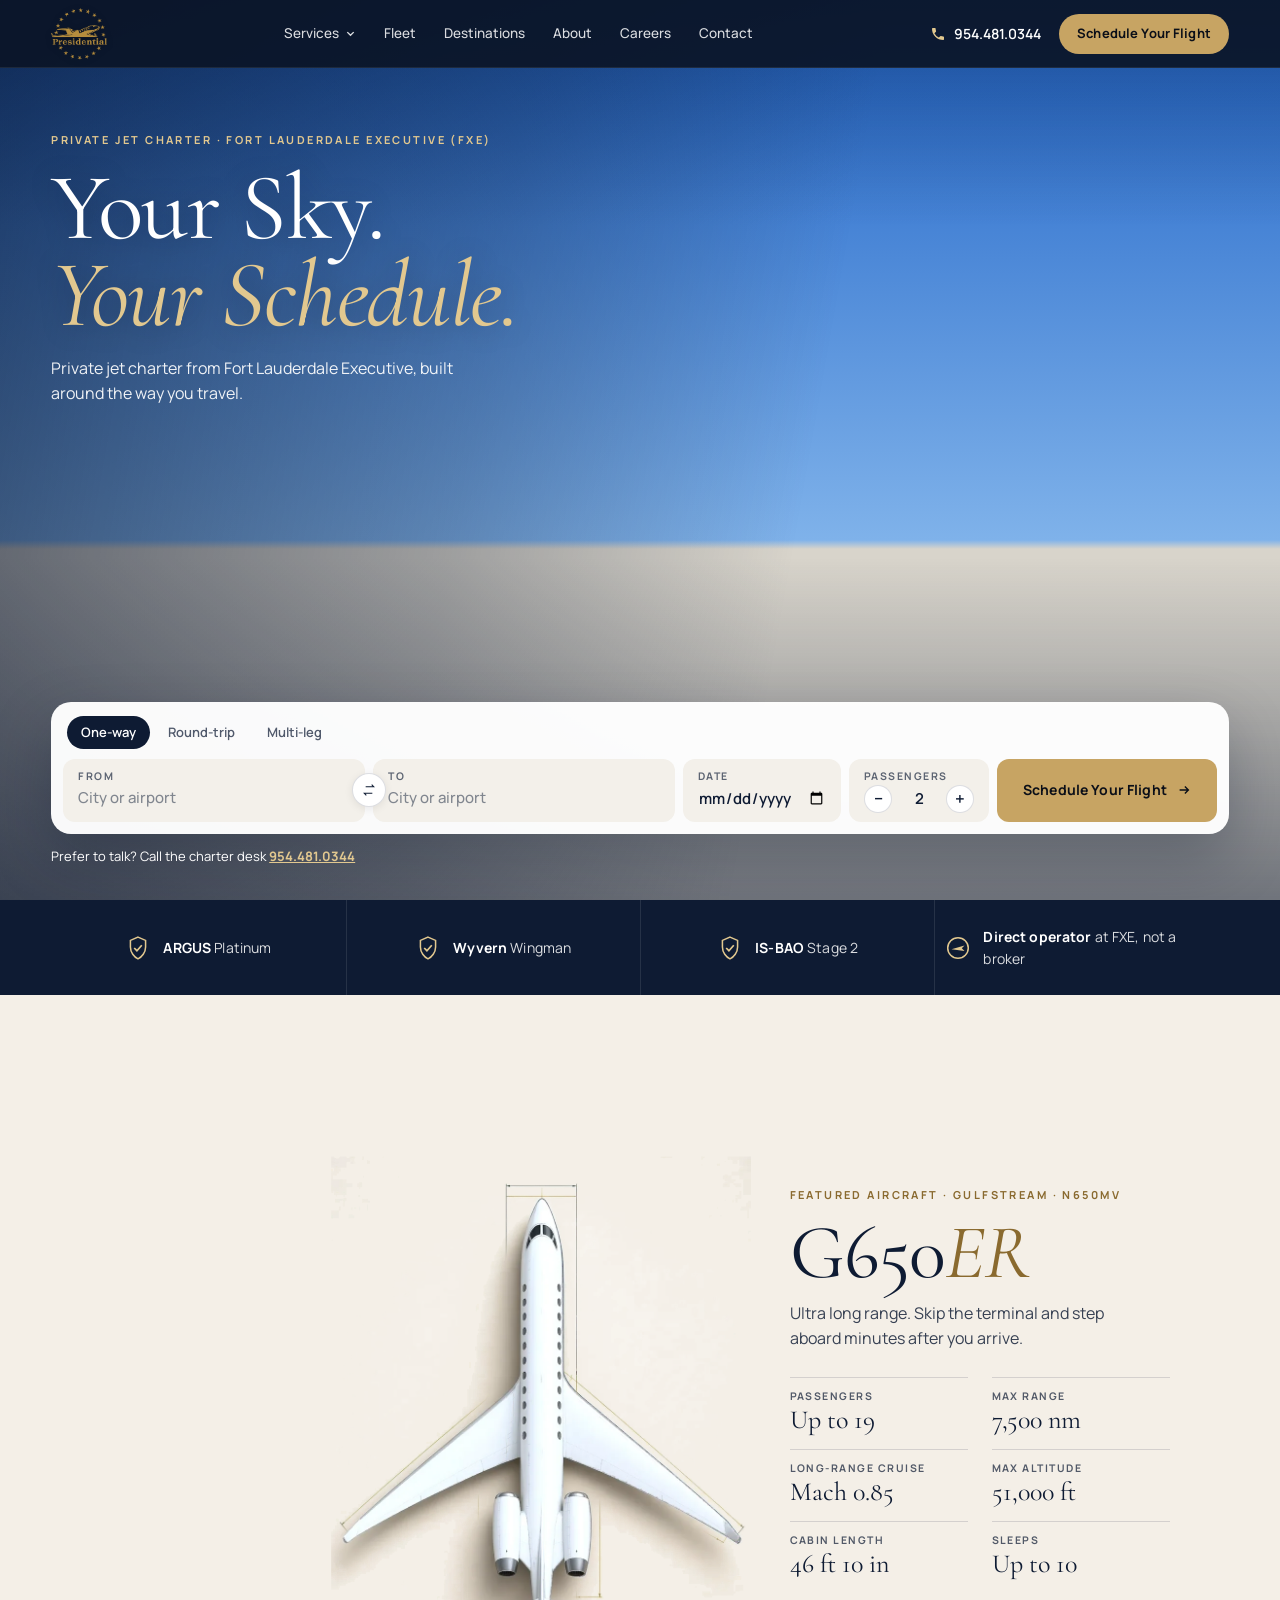
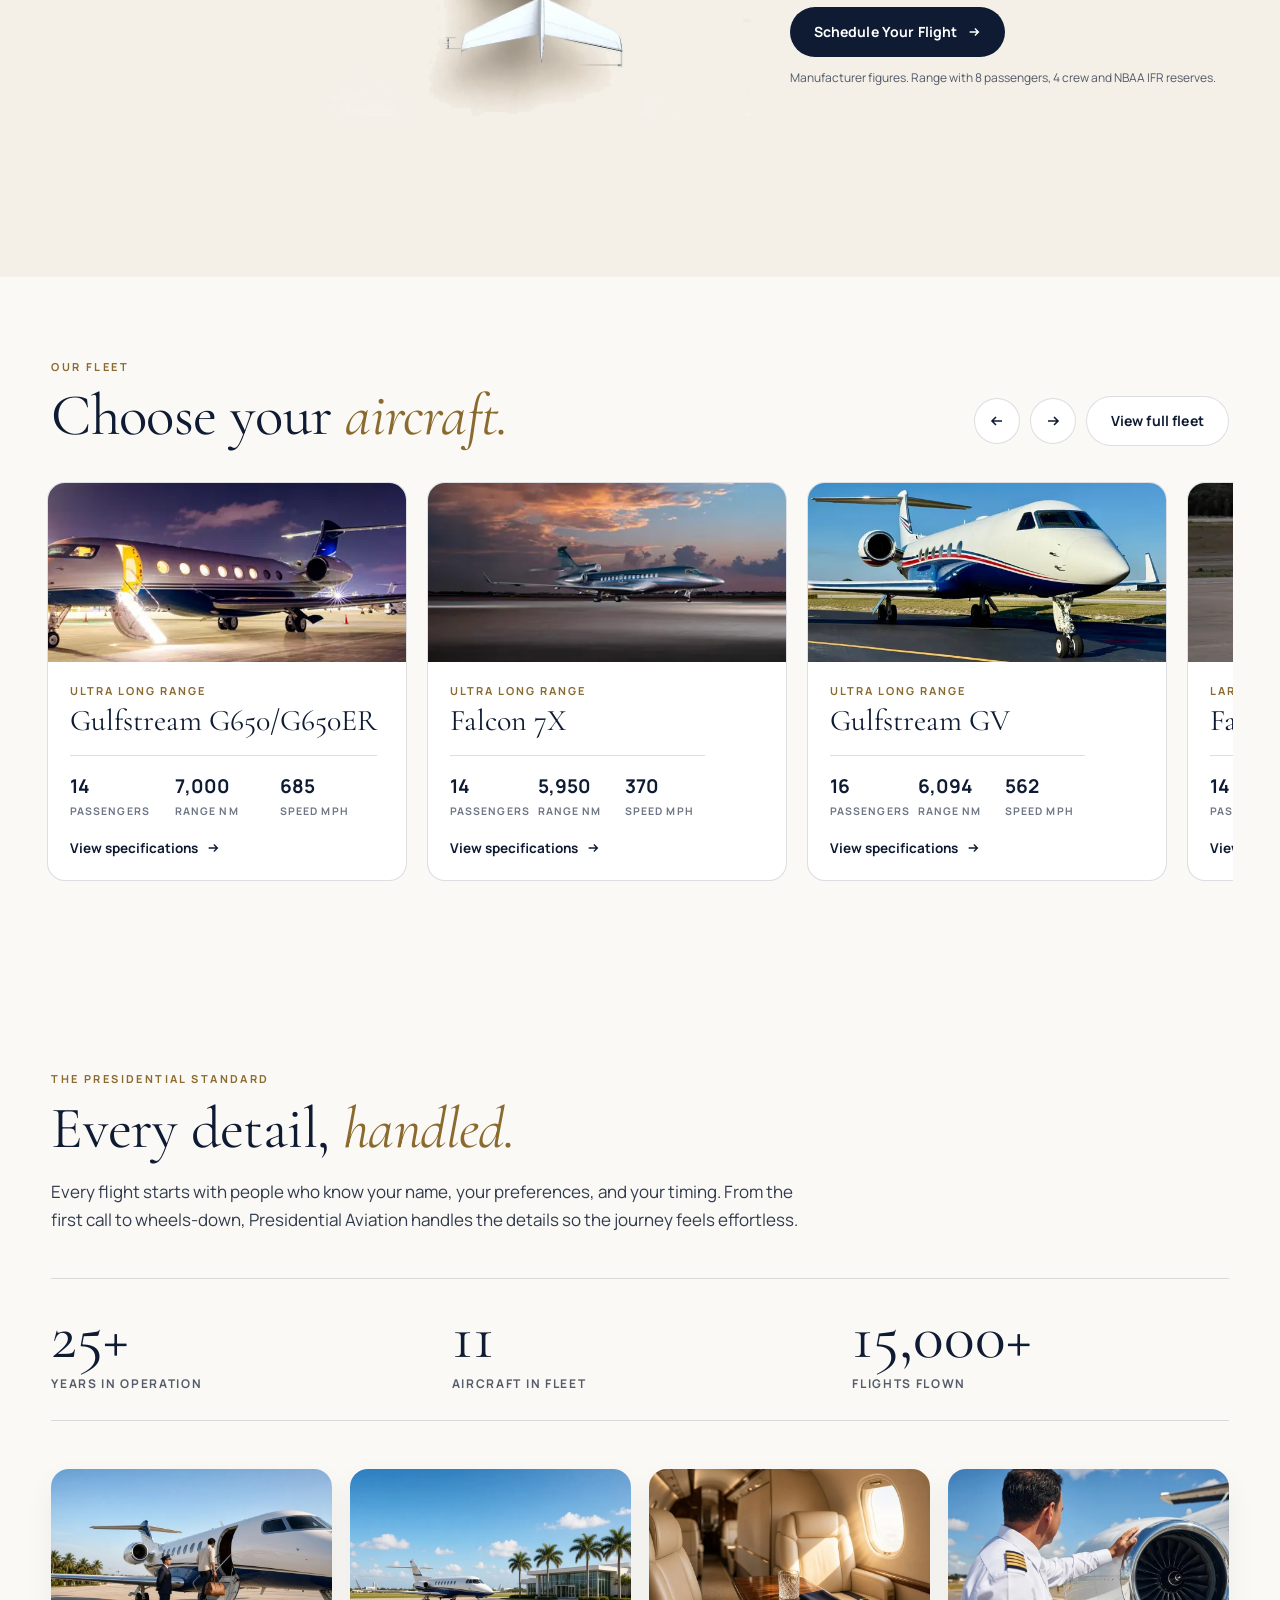
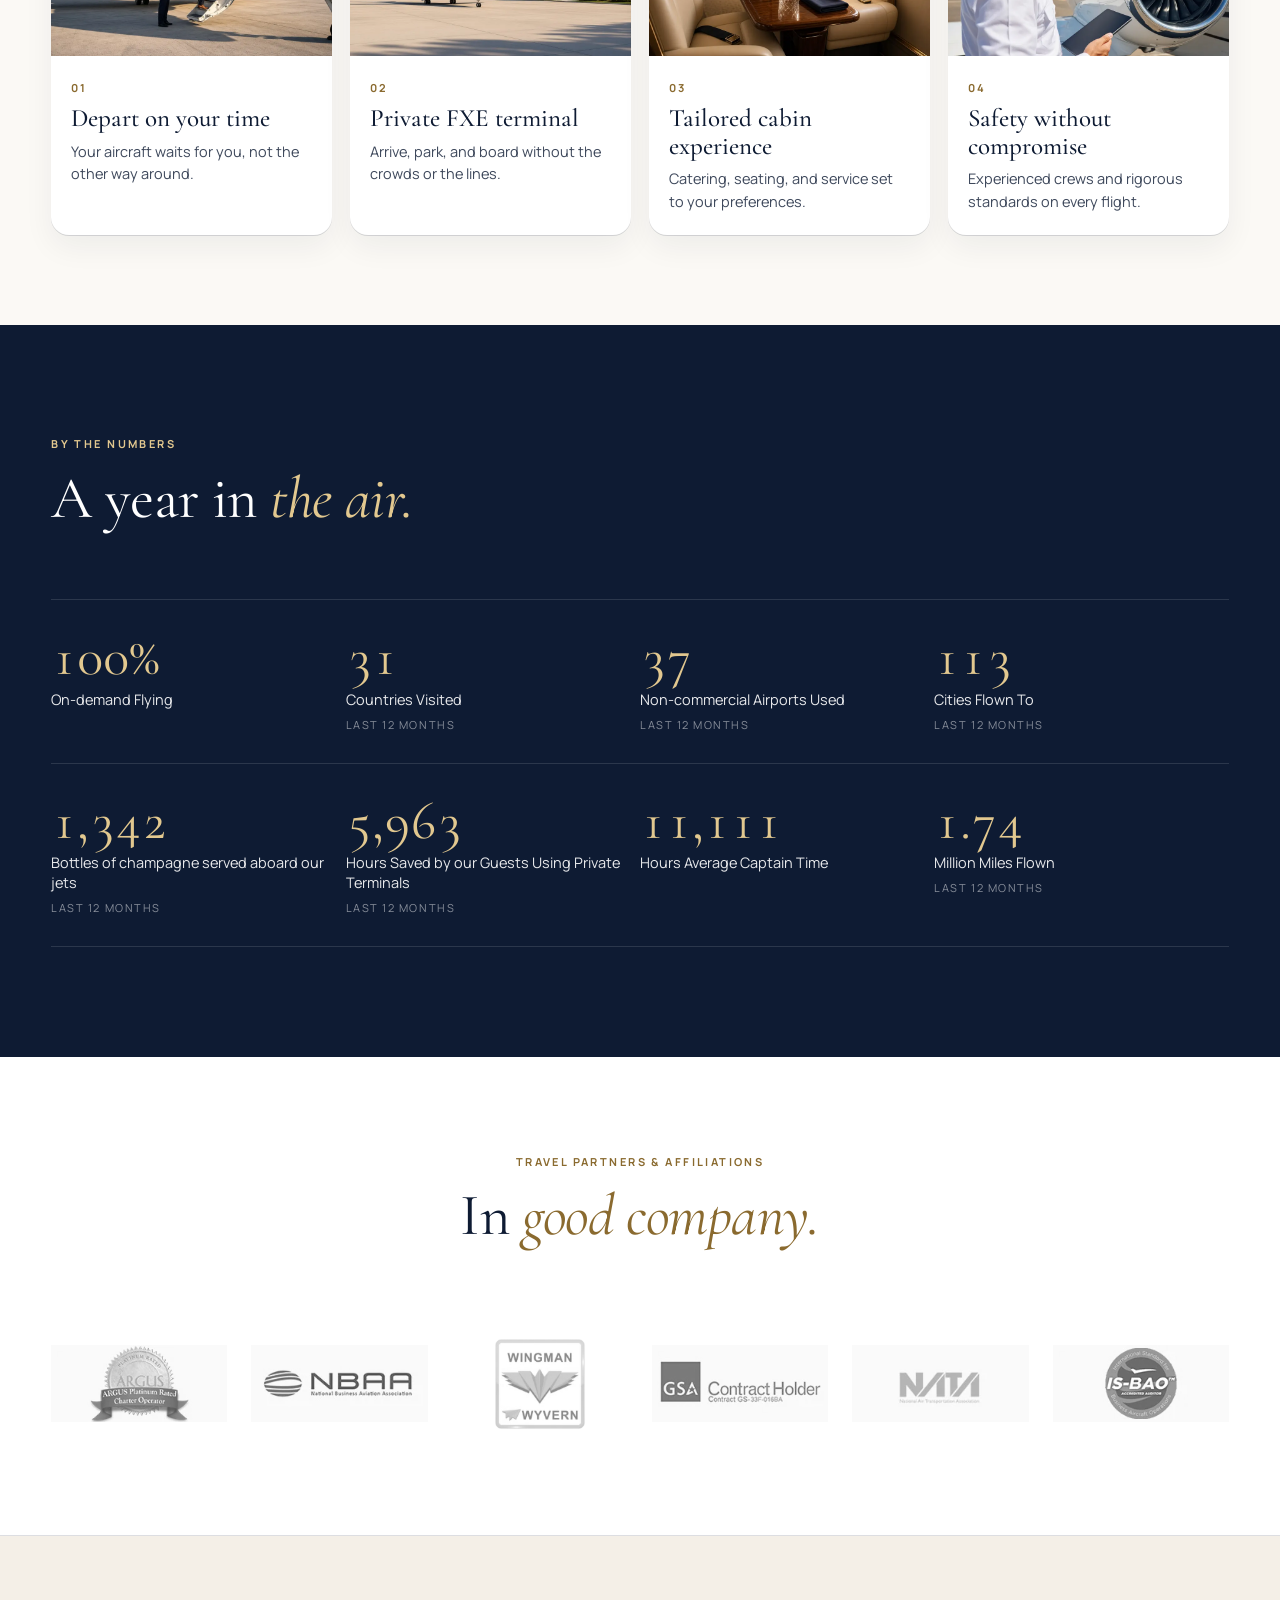
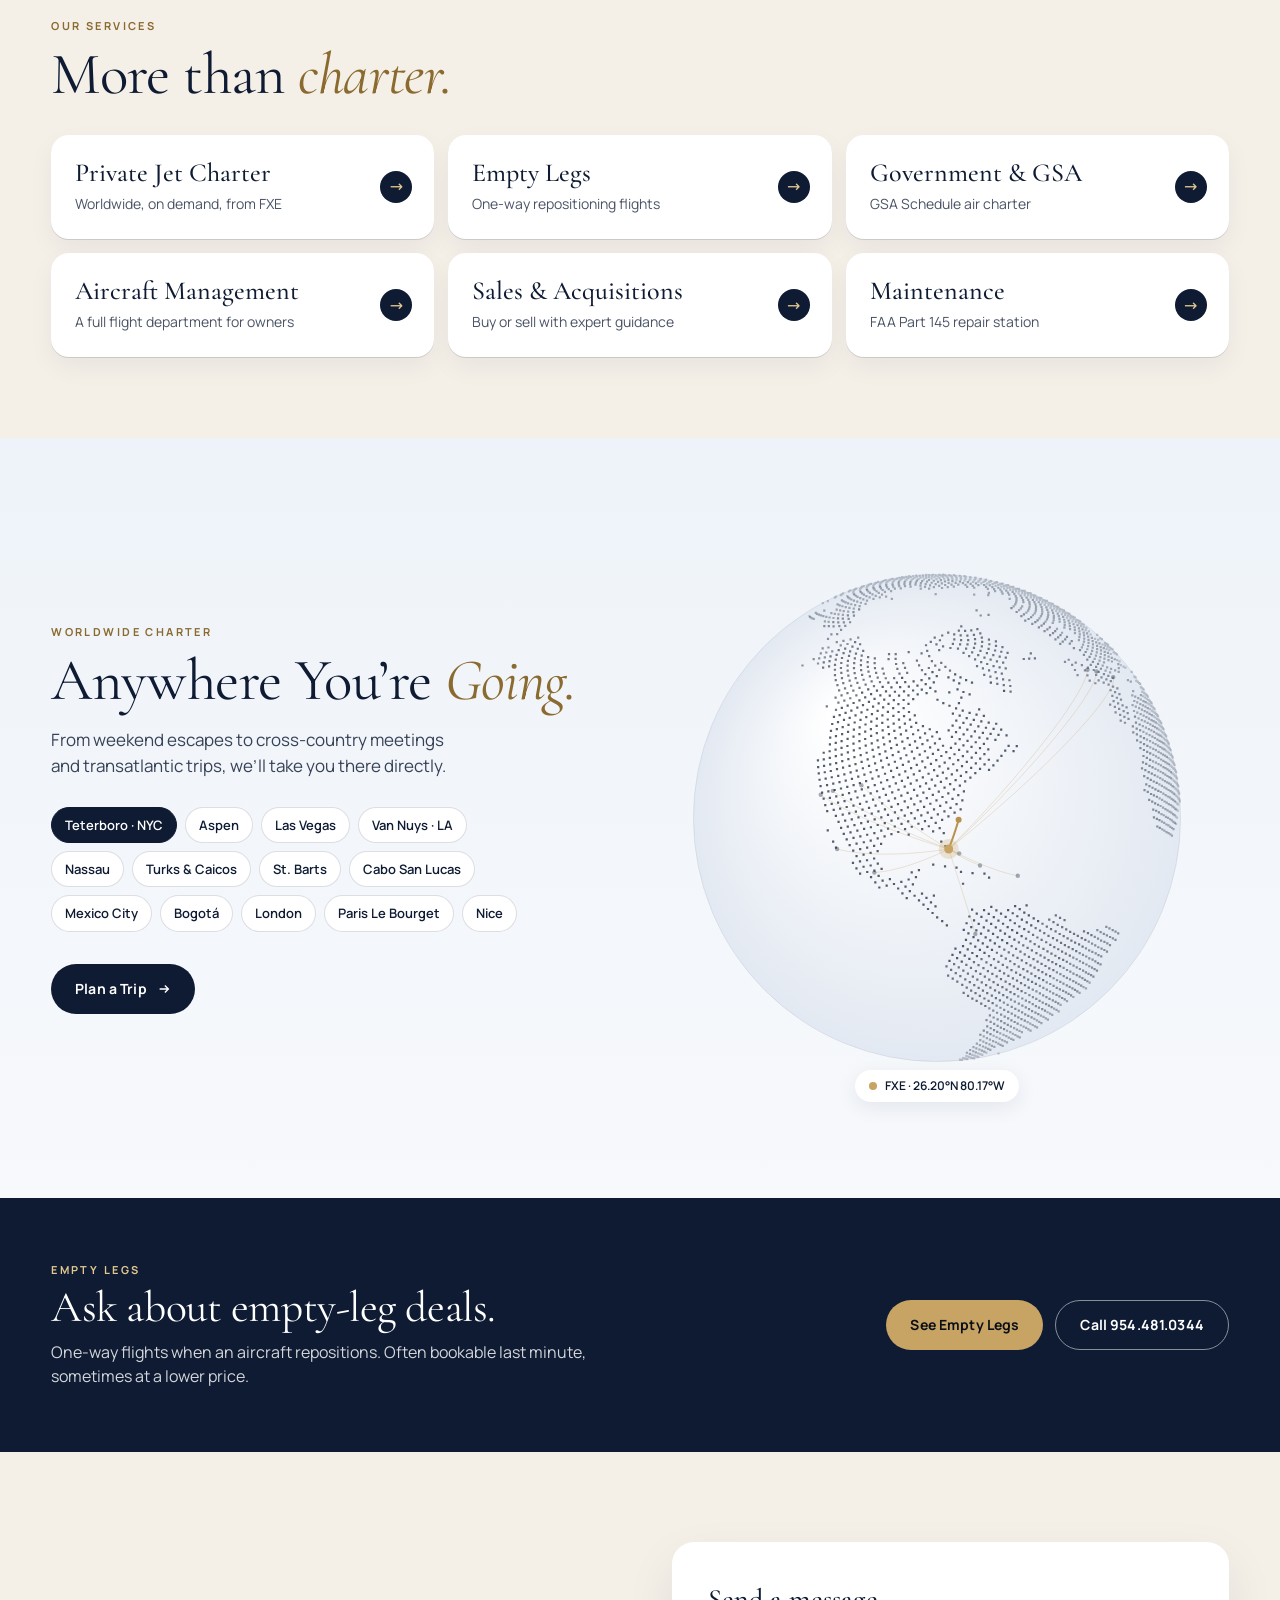
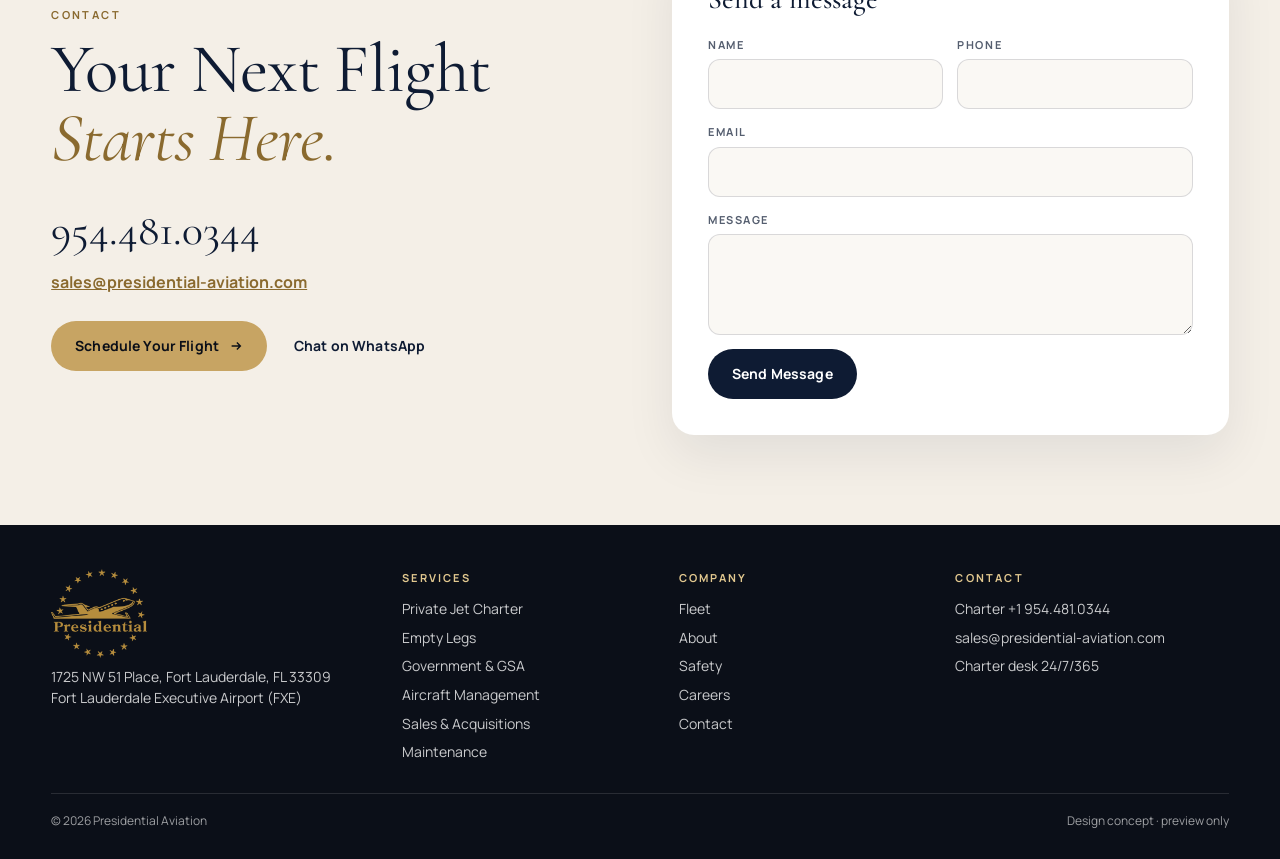
==== commit 60c02e91: "Add WhatsApp button (homepage)" ====
--- a/index.html
+++ b/index.html
@@ -321,6 +321,7 @@
       <a class="contact__phone" href="tel:+19544810344">954.481.0344</a>
       <p><a href="mailto:sales@presidential-aviation.com">sales@presidential-aviation.com</a></p>
       <button class="btn btn--gold" type="button" data-book>Schedule Your Flight<svg viewBox="0 0 16 16" aria-hidden="true"><path d="M3 8h10M9 4l4 4-4 4" fill="none" stroke="currentColor" stroke-width="1.6"/></svg></button>
+    <a class="btn btn--wa" href="https://wa.me/19547728622?text=Hi%20Presidential%20Aviation%2C%20I%27d%20like%20to%20ask%20about%20a%20flight." target="_blank" rel="noopener">Chat on WhatsApp</a>
     </div>
     <div class="contact__card rv">
       <!-- TODO: connect form endpoint (FormSubmit/CRM) after client approval -->
--- a/css/style.css
+++ b/css/style.css
@@ -548,3 +548,97 @@
   .hero__media{top:-15%}
   .hero__media .hero__poster,.hero__vid{object-position:38% 50%}
 }
+
+/* ===== Fleet: aircraft cards, homepage scroller, detail dialog ===== */
+.btn--line{border:1px solid var(--line);color:var(--navy);background:#fff}
+.btn--line:hover{border-color:var(--navy)}
+.acgrid{display:grid;grid-template-columns:repeat(auto-fill,minmax(300px,1fr));gap:24px}
+.accat{margin-top:56px}
+.accat:first-of-type{margin-top:0}
+.accat__h{display:flex;align-items:baseline;gap:14px;margin-bottom:20px;font-family:var(--serif);font-weight:400;font-size:clamp(28px,3vw,38px);line-height:1.1}
+.accat__h span{font-family:var(--sans);font-size:12px;letter-spacing:.14em;text-transform:uppercase;font-weight:700;color:var(--gold-d)}
+.ac{display:flex}
+.ac__btn{display:flex;flex-direction:column;width:100%;text-align:left;background:#fff;border:1px solid var(--line);border-radius:18px;overflow:hidden;transition:transform .35s var(--ease),box-shadow .35s var(--ease),border-color .35s}
+.ac__btn:hover{transform:translateY(-4px);box-shadow:0 18px 40px -18px rgba(14,27,51,.35);border-color:rgba(199,164,99,.6)}
+.ac__img{display:block;aspect-ratio:16/8;overflow:hidden;background:var(--cream)}
+.ac__img img{width:100%;height:100%;object-fit:cover;transition:transform .6s var(--ease)}
+.ac__btn:hover .ac__img img{transform:scale(1.04)}
+.ac__body{display:flex;flex-direction:column;flex:1;padding:20px 22px 22px}
+.ac__cat{font-size:11px;letter-spacing:.18em;text-transform:uppercase;font-weight:700;color:var(--gold-d)}
+.ac__name{font-family:var(--serif);font-size:30px;line-height:1.05;margin-top:6px}
+.ac__stats{display:grid;grid-template-columns:repeat(3,1fr);gap:8px;margin:18px 0;padding-top:16px;border-top:1px solid var(--line)}
+.ac__stats span{font-size:10.5px;letter-spacing:.1em;text-transform:uppercase;font-weight:700;color:rgba(14,27,51,.6)}
+.ac__stats b{display:block;font-size:19px;letter-spacing:0;color:var(--navy);text-transform:none;margin-bottom:2px}
+.ac__more{margin-top:auto;display:inline-flex;align-items:center;gap:8px;font-size:13.5px;font-weight:700;color:var(--navy)}
+.ac__more svg{width:14px;height:14px;transition:transform .3s var(--ease)}
+.ac__btn:hover .ac__more svg{transform:translateX(3px)}
+.ac__btn:focus-visible{outline:2px solid var(--gold);outline-offset:3px}
+/* homepage scroller */
+.ofleet__top{display:flex;align-items:flex-end;justify-content:space-between;gap:24px;margin-bottom:32px;flex-wrap:wrap}
+.ofleet__ctl{display:flex;gap:10px;align-items:center}
+.ofleet__arr{width:46px;height:46px;border-radius:50%;border:1px solid var(--line);display:grid;place-items:center;background:#fff;transition:border-color .2s}
+.ofleet__arr:hover{border-color:var(--navy)}
+.ofleet__arr svg{width:16px;height:16px}
+.ofleet__track{display:flex;gap:20px;overflow-x:auto;scroll-snap-type:x mandatory;padding:4px 4px 18px;margin:0 -4px;scrollbar-width:thin;overscroll-behavior-x:contain}
+.ofleet__track .ac{flex:0 0 min(360px,82vw);scroll-snap-align:start}
+.ofleet__all{margin-top:24px}
+/* dialog */
+.acm{position:fixed;inset:0;z-index:80;display:flex;align-items:center;justify-content:center;padding:24px}
+.acm__back{position:absolute;inset:0;background:rgba(11,15,24,.55);backdrop-filter:blur(3px);opacity:0;transition:opacity .3s}
+.acm__panel{position:relative;width:min(920px,100%);max-height:calc(100vh - 48px);overflow:auto;background:var(--paper);border-radius:22px;box-shadow:0 30px 80px -20px rgba(0,0,0,.45);opacity:0;transform:translateY(24px) scale(.98);transition:opacity .35s var(--ease),transform .35s var(--ease);overscroll-behavior:contain}
+.acm.on .acm__back{opacity:1}
+.acm.on .acm__panel{opacity:1;transform:none}
+.acm__x{position:absolute;top:14px;right:14px;z-index:2;width:42px;height:42px;border-radius:50%;background:rgba(255,255,255,.92);display:grid;place-items:center;box-shadow:0 2px 10px rgba(0,0,0,.15)}
+.acm__x svg{width:20px;height:20px}
+.acm__img{margin:0;aspect-ratio:16/7;background:var(--cream)}
+.acm__img img{width:100%;height:100%;object-fit:cover}
+.acm__body{padding:28px clamp(20px,4vw,44px) 36px;display:grid;grid-template-columns:1.25fr 1fr;gap:8px 36px}
+.acm__body>.eyebrow,.acm__t,.acm__act,.acm__body>.fine{grid-column:1/-1}
+.acm__t{font-size:clamp(36px,4.4vw,54px);margin:6px 0 18px}
+.acm__stats{display:grid;grid-template-columns:1fr 1fr;gap:0 24px;align-self:start}
+.acm__stats div{display:flex;justify-content:space-between;gap:12px;padding:11px 0;border-bottom:1px solid var(--line)}
+.acm__stats dt{font-size:13px;color:rgba(14,27,51,.7)}
+.acm__stats dd{font-weight:700;font-size:14.5px;text-align:right}
+.acm__h{font-size:11px;letter-spacing:.18em;text-transform:uppercase;font-weight:700;color:var(--gold-d);margin-bottom:10px}
+.acm__am ul{display:flex;flex-wrap:wrap;gap:8px}
+.acm__am li{padding:6px 12px;border:1px solid var(--line);border-radius:999px;font-size:13px;background:#fff}
+.acm__int{margin:20px 0 0;grid-column:2}
+.acm__int img{width:100%;aspect-ratio:16/10;object-fit:cover;border-radius:12px}
+.acm__int figcaption{font-size:12px;opacity:.65;margin-top:6px}
+.acm__am{grid-column:2;grid-row:3}
+.acm__stats{grid-column:1;grid-row:3/span 2}
+.acm__act{display:flex;flex-wrap:wrap;gap:12px;margin-top:26px}
+@media (max-width:760px){
+  .acm{padding:0;align-items:flex-end}
+  .acm__panel{max-height:92vh;border-radius:20px 20px 0 0;transform:translateY(40px)}
+  .acm__body{grid-template-columns:1fr;padding:22px 18px 28px}
+  .acm__stats,.acm__am,.acm__int{grid-column:1;grid-row:auto}
+  .acm__stats{grid-template-columns:1fr;margin-bottom:18px}
+  .acm__act .btn{flex:1 1 100%}
+  .acgrid{grid-template-columns:1fr}
+  .ofleet__ctl .ofleet__arr{display:none}
+}
+.rm .acm__panel,.rm .acm__back,.rm .ac__btn,.rm .ac__img img{transition:none}
+
+/* By the numbers */
+.nums{background:var(--navy);color:#fff;padding:clamp(64px,9vw,110px) var(--pad)}
+.nums__in{max-width:1320px;margin:0 auto}
+.nums .eyebrow{color:var(--gold-2)}
+.nums h2{color:#fff;margin:.3em 0 1.2em}.nums h2 em{color:var(--gold-2)}
+.nums__grid{list-style:none;margin:0;padding:0;display:grid;grid-template-columns:repeat(4,minmax(0,1fr));border-top:1px solid rgba(255,255,255,.12)}
+.nums__grid li{padding:30px 20px 30px 0;border-bottom:1px solid rgba(255,255,255,.12);display:flex;flex-direction:column;gap:6px;min-width:0}
+.nums__grid b{font-family:var(--serif,serif);font-weight:400;font-size:clamp(38px,4.2vw,58px);line-height:1;color:var(--gold-2);font-variant-numeric:tabular-nums}
+.nums__grid span:not(.cnt){font-size:14.5px;color:rgba(255,255,255,.9);line-height:1.35}
+.nums__grid small{font-size:11px;letter-spacing:.14em;text-transform:uppercase;color:rgba(255,255,255,.5)}
+@media (max-width:900px){.nums__grid{grid-template-columns:repeat(2,minmax(0,1fr))}.nums__grid li{padding-right:12px}}
+/* Travel partners */
+.partners{background:#fff;padding:clamp(56px,8vw,96px) var(--pad);border-bottom:1px solid var(--line)}
+.partners__in{max-width:1320px;margin:0 auto;text-align:center}
+.partners h2{margin:.3em 0 1.4em}
+.partners__row{list-style:none;margin:0;padding:0;display:grid;grid-template-columns:repeat(6,minmax(0,1fr));gap:24px;align-items:center}
+.partners__row li{display:flex;justify-content:center;align-items:center;height:110px}
+.partners__row img{max-width:100%;max-height:100px;width:auto;height:auto;filter:grayscale(1);opacity:.7;mix-blend-mode:multiply;transition:filter .35s var(--ease,ease),opacity .35s}
+.partners__row li:hover img{filter:none;opacity:1}
+@media (max-width:900px){.partners__row{grid-template-columns:repeat(3,minmax(0,1fr))}}
+@media (max-width:520px){.partners__row{grid-template-columns:repeat(2,minmax(0,1fr));gap:12px}.partners__row li{height:90px}}
+@media (prefers-reduced-motion:reduce){.partners__row img{transition:none}}
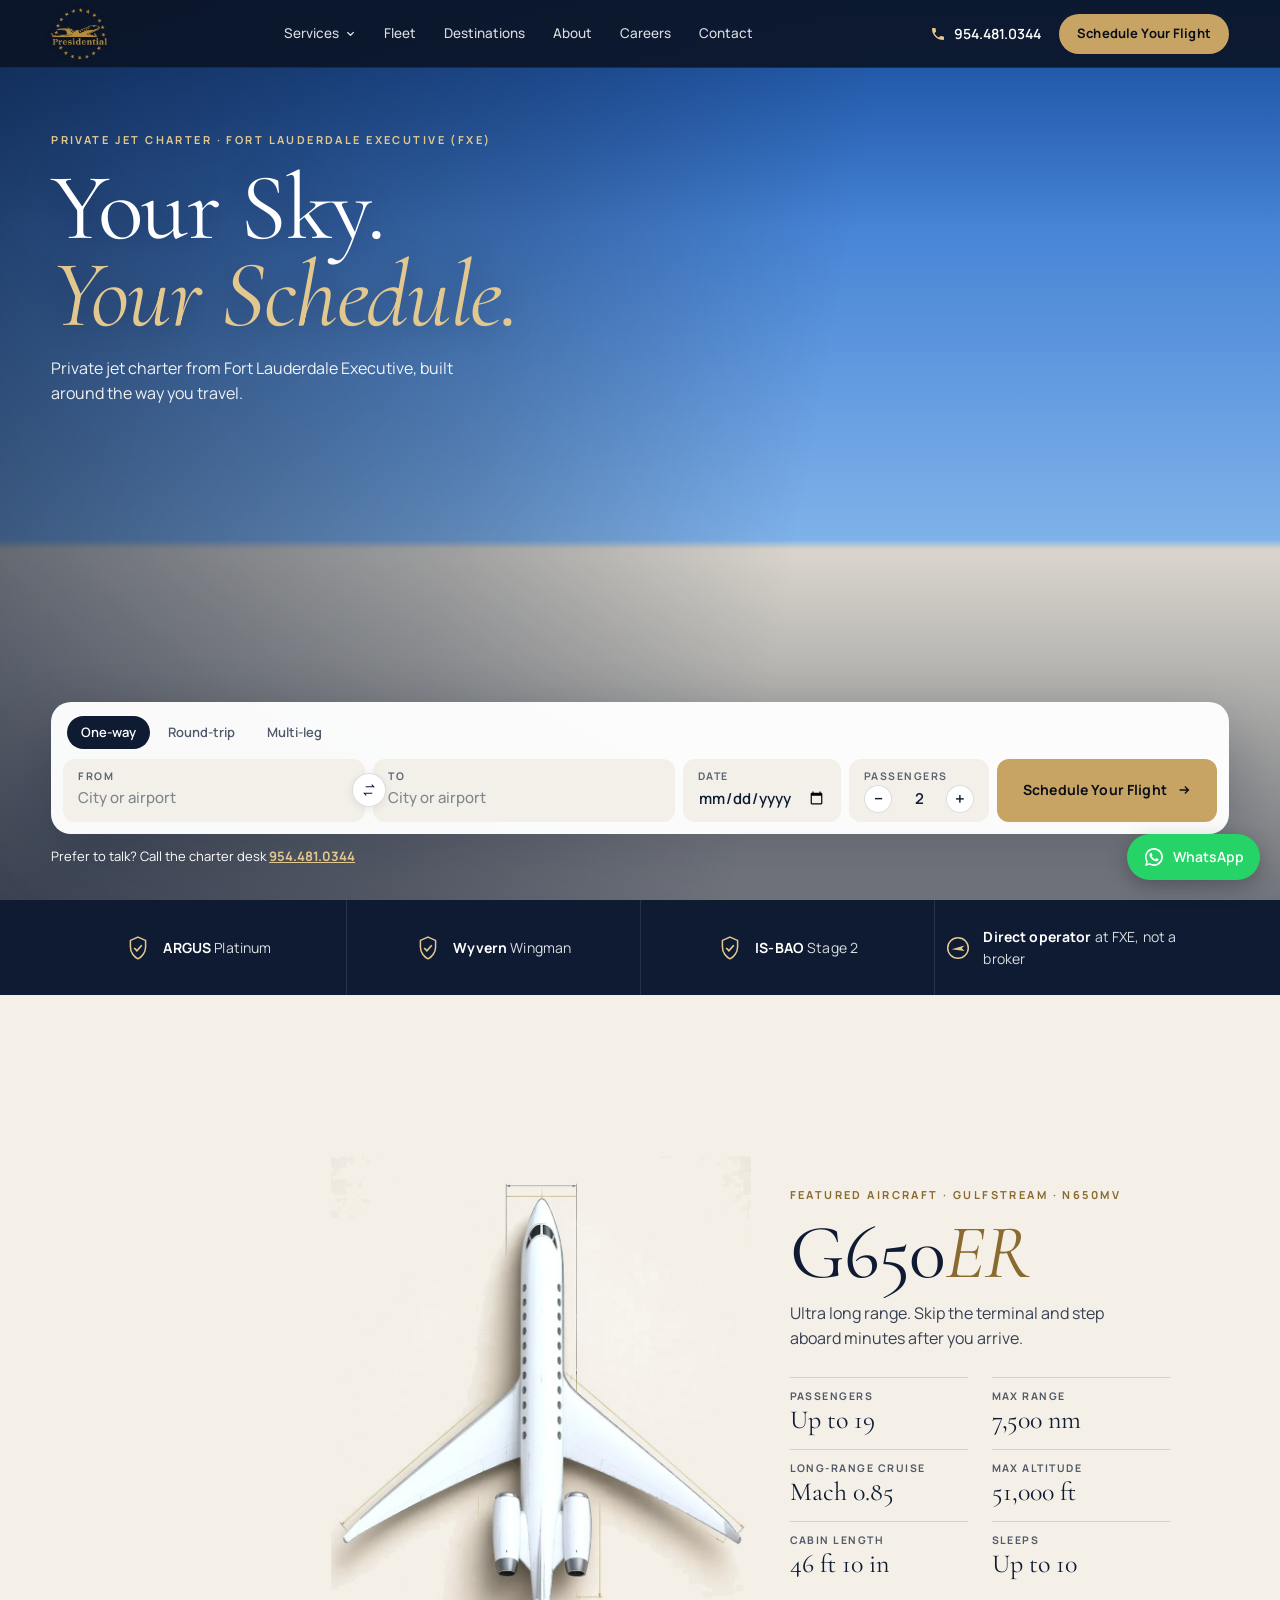
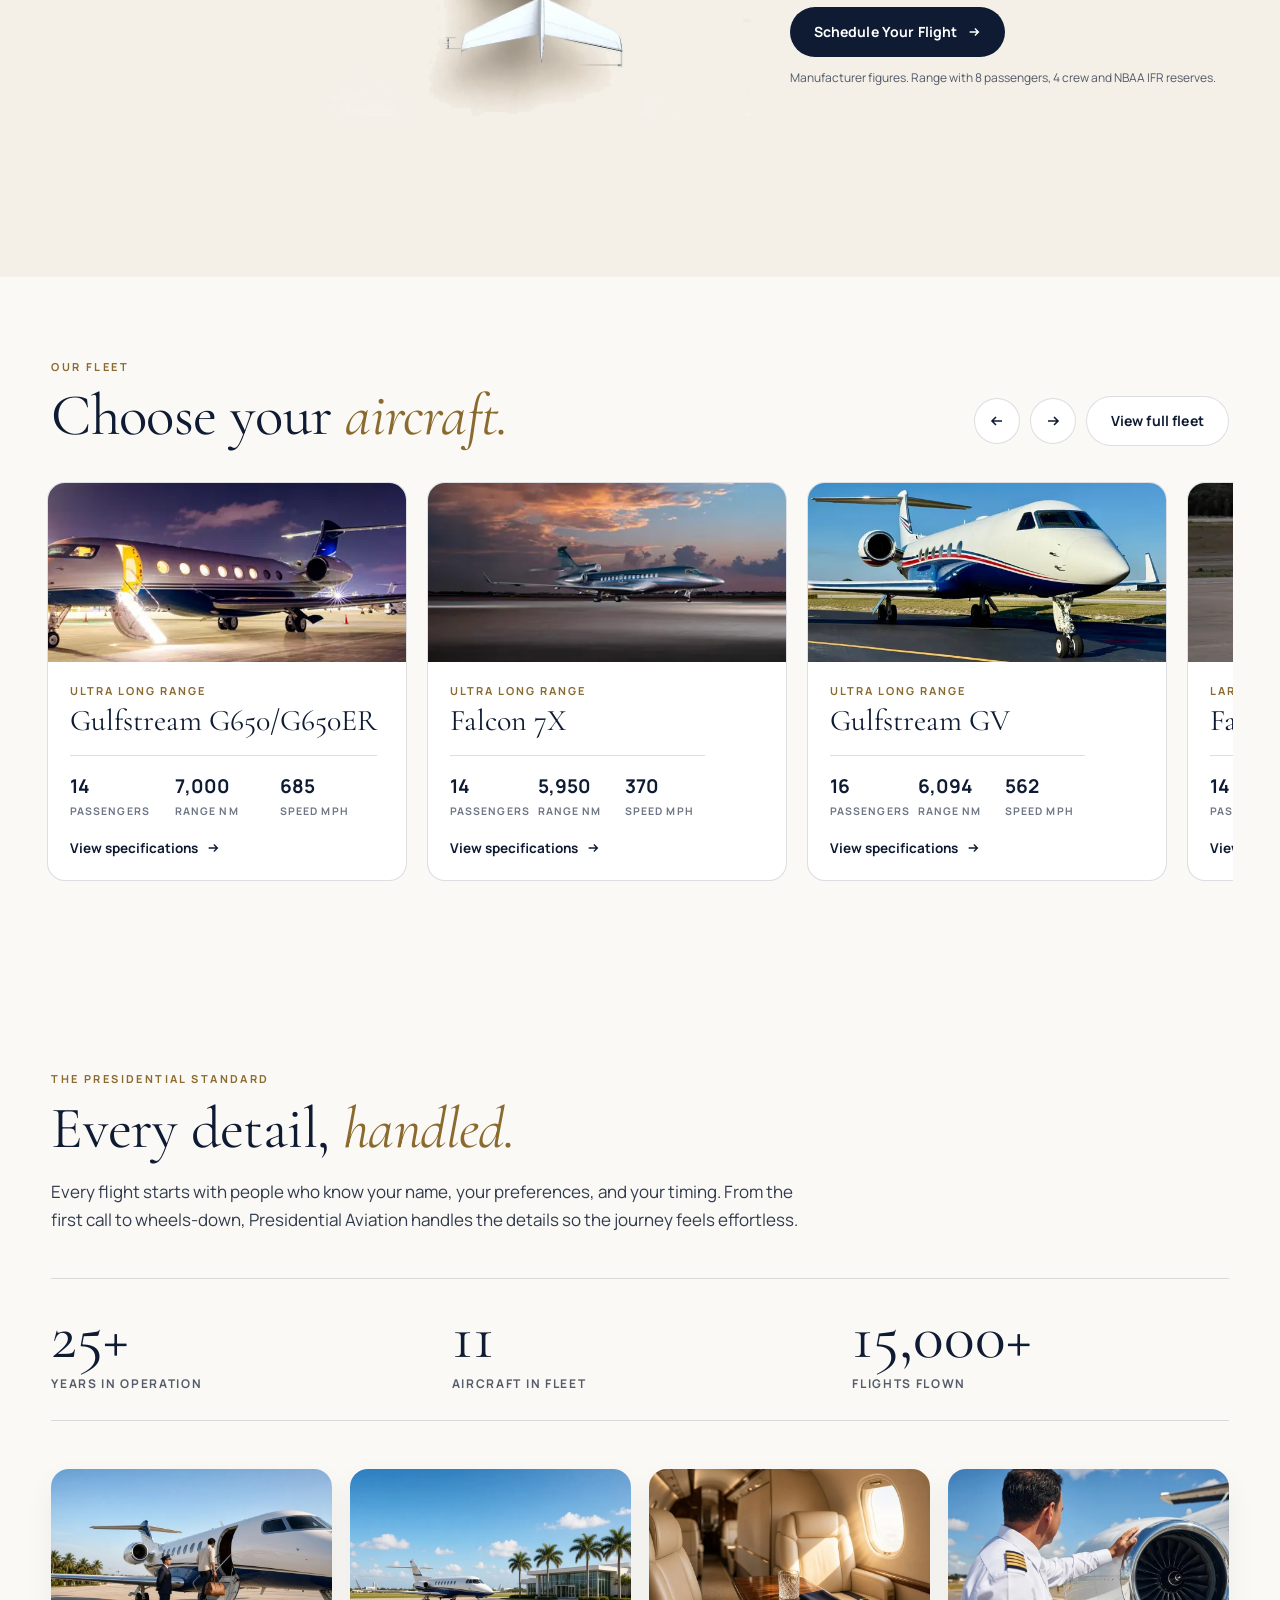
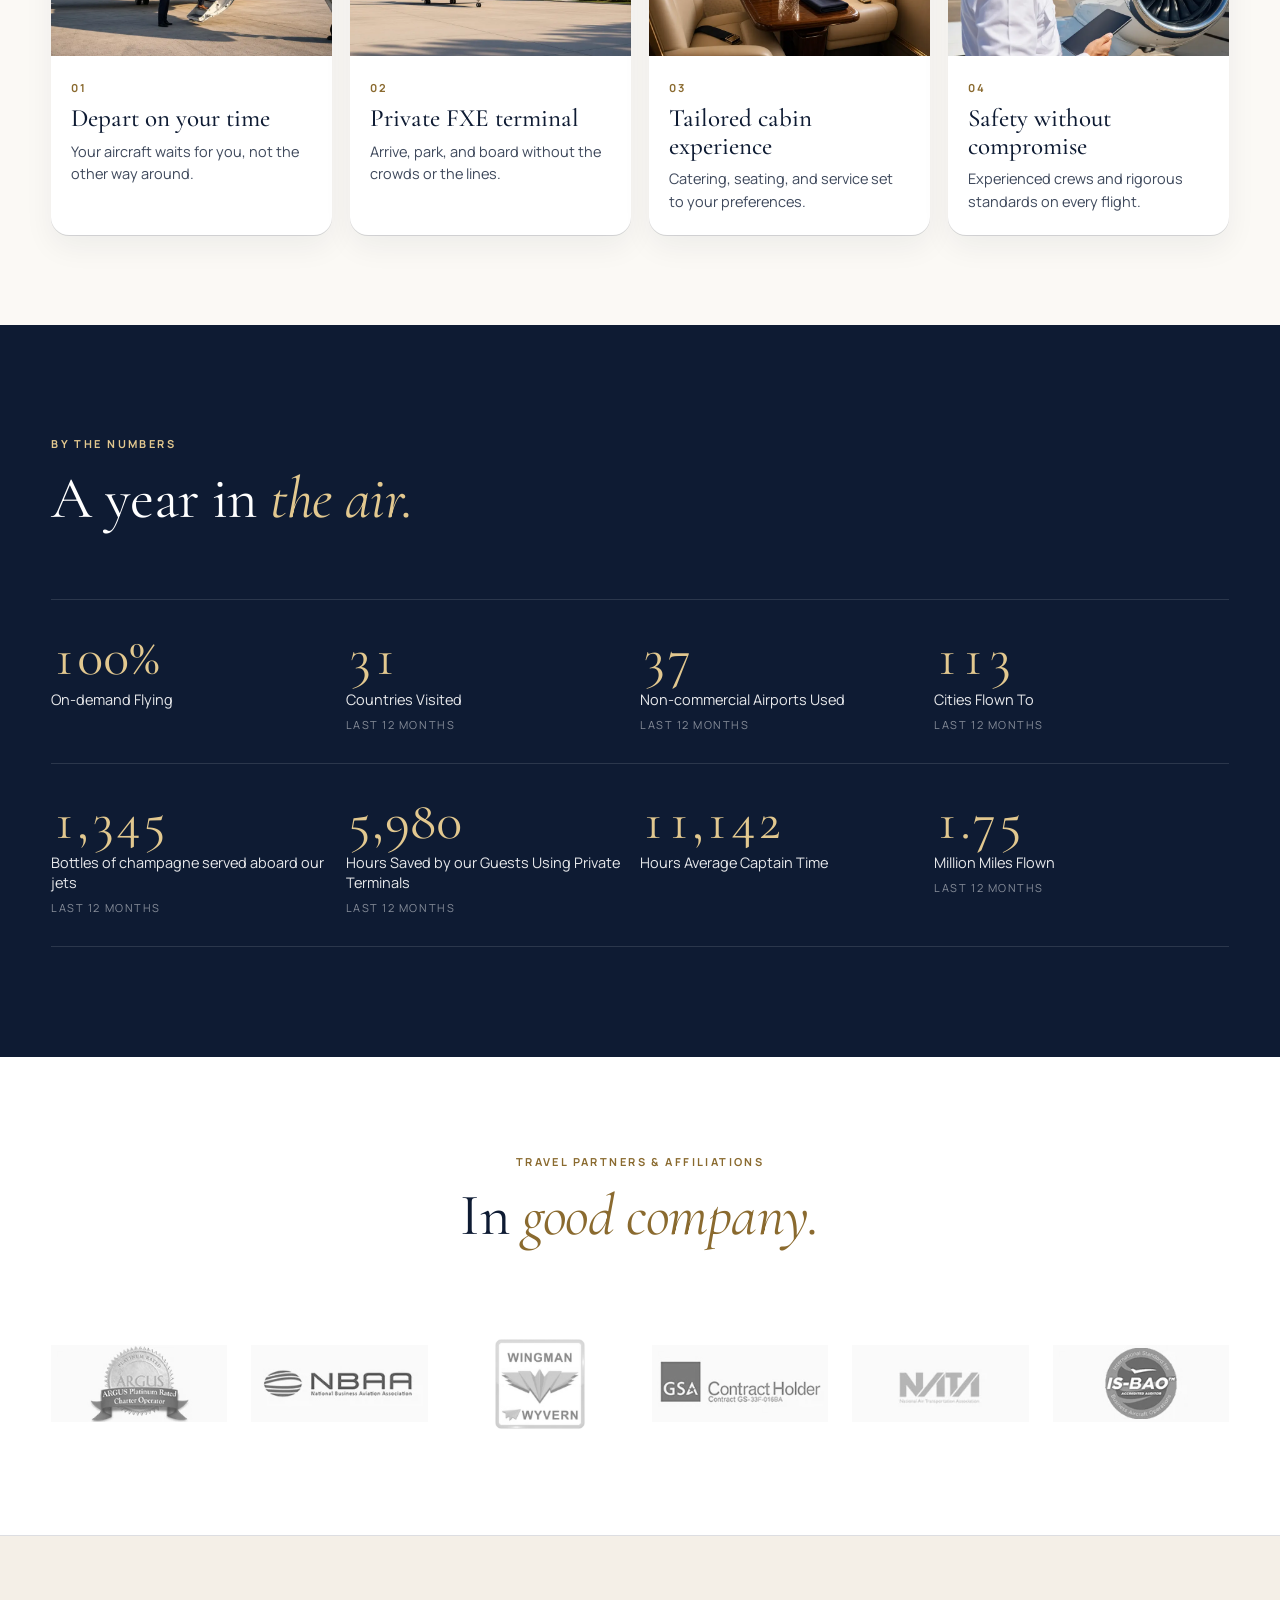
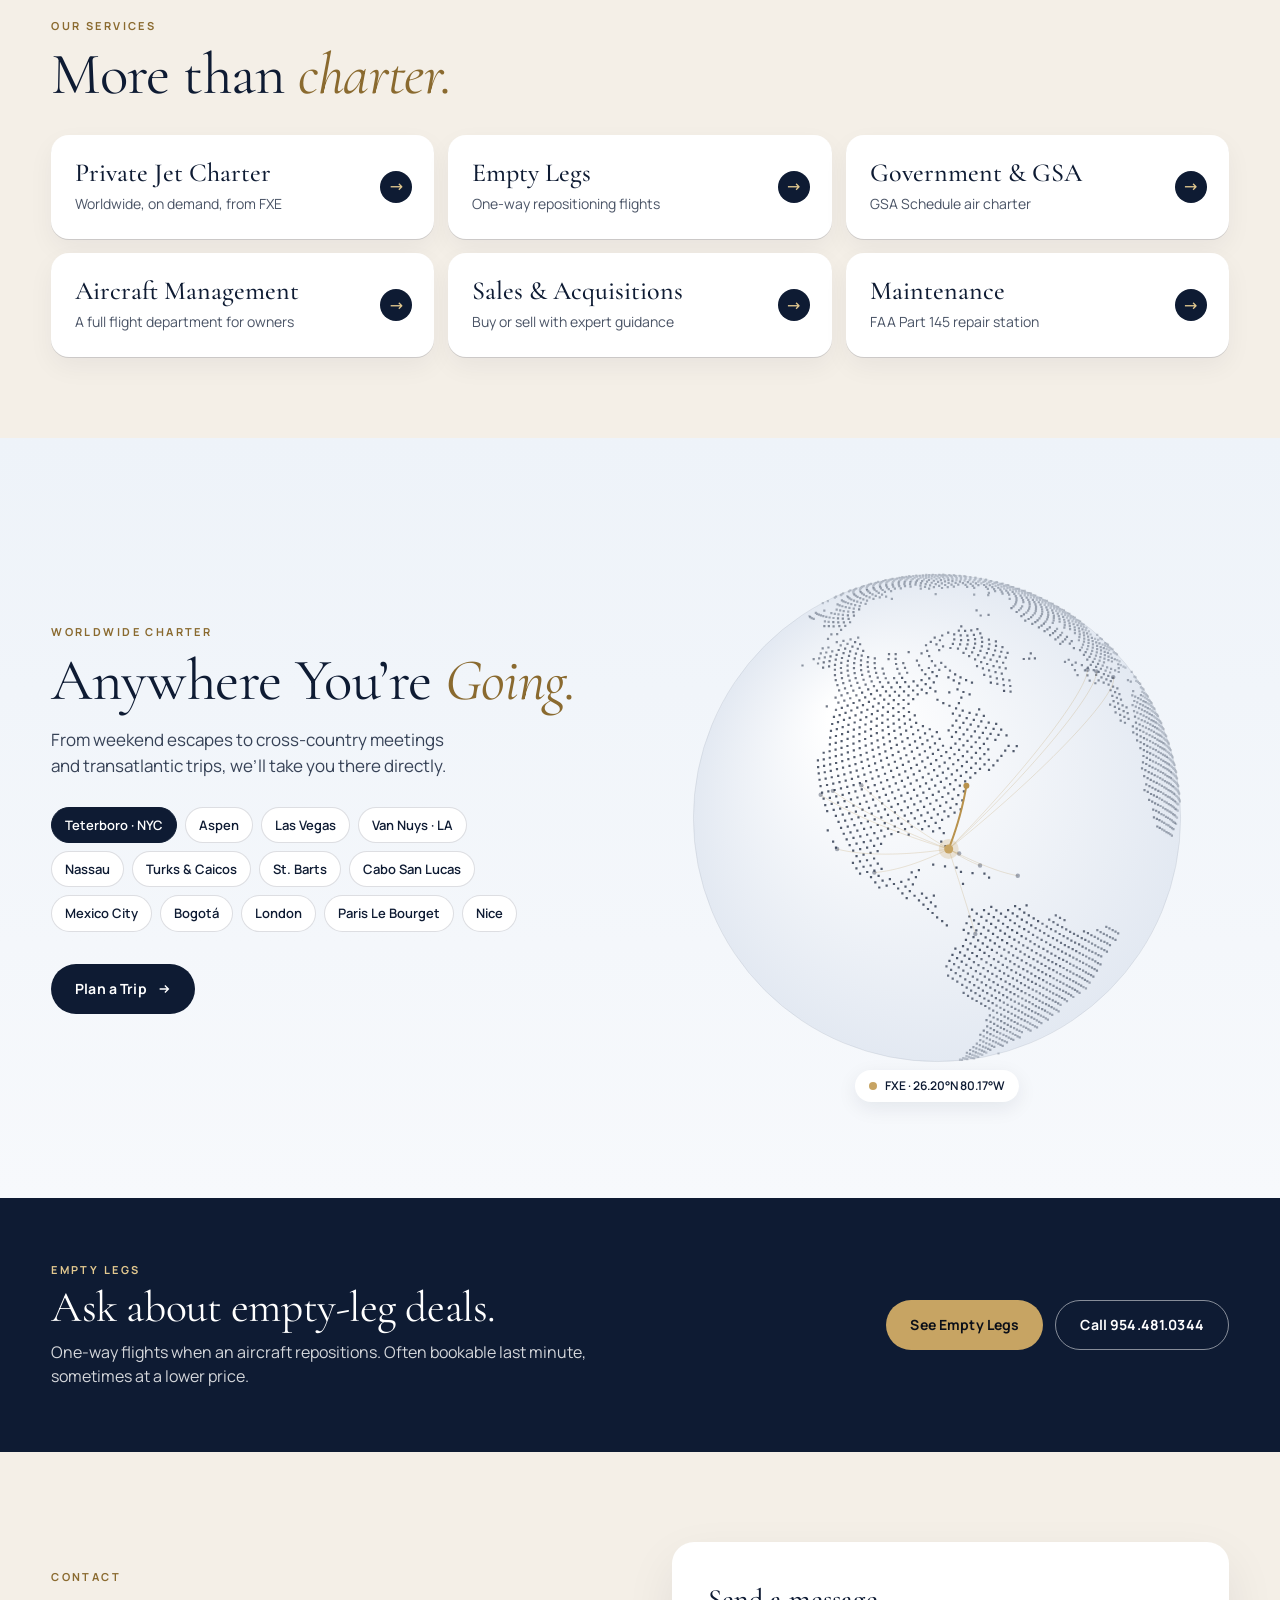
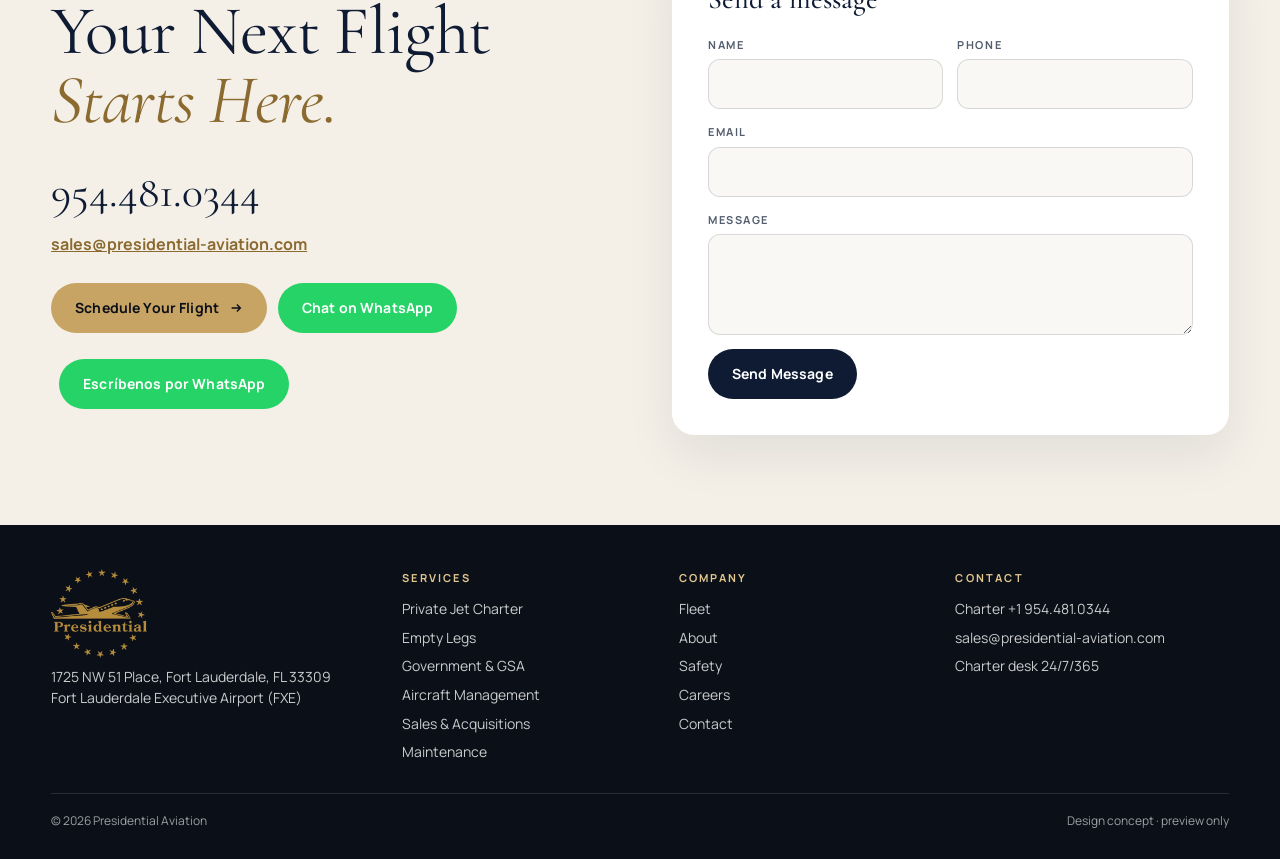
==== commit eec6c0e7: "WhatsApp EN + ES buttons" ====
--- a/index.html
+++ b/index.html
@@ -321,7 +321,8 @@
       <a class="contact__phone" href="tel:+19544810344">954.481.0344</a>
       <p><a href="mailto:sales@presidential-aviation.com">sales@presidential-aviation.com</a></p>
       <button class="btn btn--gold" type="button" data-book>Schedule Your Flight<svg viewBox="0 0 16 16" aria-hidden="true"><path d="M3 8h10M9 4l4 4-4 4" fill="none" stroke="currentColor" stroke-width="1.6"/></svg></button>
-    <a class="btn btn--wa" href="https://wa.me/19547728622?text=Hi%20Presidential%20Aviation%2C%20I%27d%20like%20to%20ask%20about%20a%20flight." target="_blank" rel="noopener">Chat on WhatsApp</a>
+    <a class="btn btn--wa" href="https://wa.me/19547728622?text=Hi%2C%20I%27d%20like%20a%20charter%20quote.%20From%3A%20___%20To%3A%20___%20Date%3A%20___" target="_blank" rel="noopener">Chat on WhatsApp</a>
+    <a class="btn btn--wa" href="https://wa.me/19547728622?text=Hola%2C%20quisiera%20una%20cotizaci%C3%B3n%20de%20vuelo%20privado.%20Desde%3A%20___%20Hasta%3A%20___%20Fecha%3A%20___" target="_blank" rel="noopener" lang="es">Escríbenos por WhatsApp</a>
     </div>
     <div class="contact__card rv">
       <!-- TODO: connect form endpoint (FormSubmit/CRM) after client approval -->
--- a/css/style.css
+++ b/css/style.css
@@ -642,3 +642,10 @@
 @media (max-width:900px){.partners__row{grid-template-columns:repeat(3,minmax(0,1fr))}}
 @media (max-width:520px){.partners__row{grid-template-columns:repeat(2,minmax(0,1fr));gap:12px}.partners__row li{height:90px}}
 @media (prefers-reduced-motion:reduce){.partners__row img{transition:none}}
+
+/* WhatsApp */
+.wa-fab{position:fixed;right:20px;bottom:20px;z-index:80;display:flex;align-items:center;gap:8px;padding:12px 16px;border-radius:999px;background:#25D366;color:#fff;font-weight:600;font-size:14px;text-decoration:none;box-shadow:0 6px 20px rgba(0,0,0,.25);transition:transform .2s}
+.wa-fab:hover{transform:translateY(-2px)}
+.wa-fab svg{width:22px;height:22px}
+.btn--wa{background:#25D366;color:#fff;border-color:#25D366;margin-left:8px}
+@media (max-width:768px){.wa-fab{bottom:calc(76px + env(safe-area-inset-bottom));right:14px;padding:12px}.wa-fab span{display:none}.btn--wa{margin:10px 0 0}}
